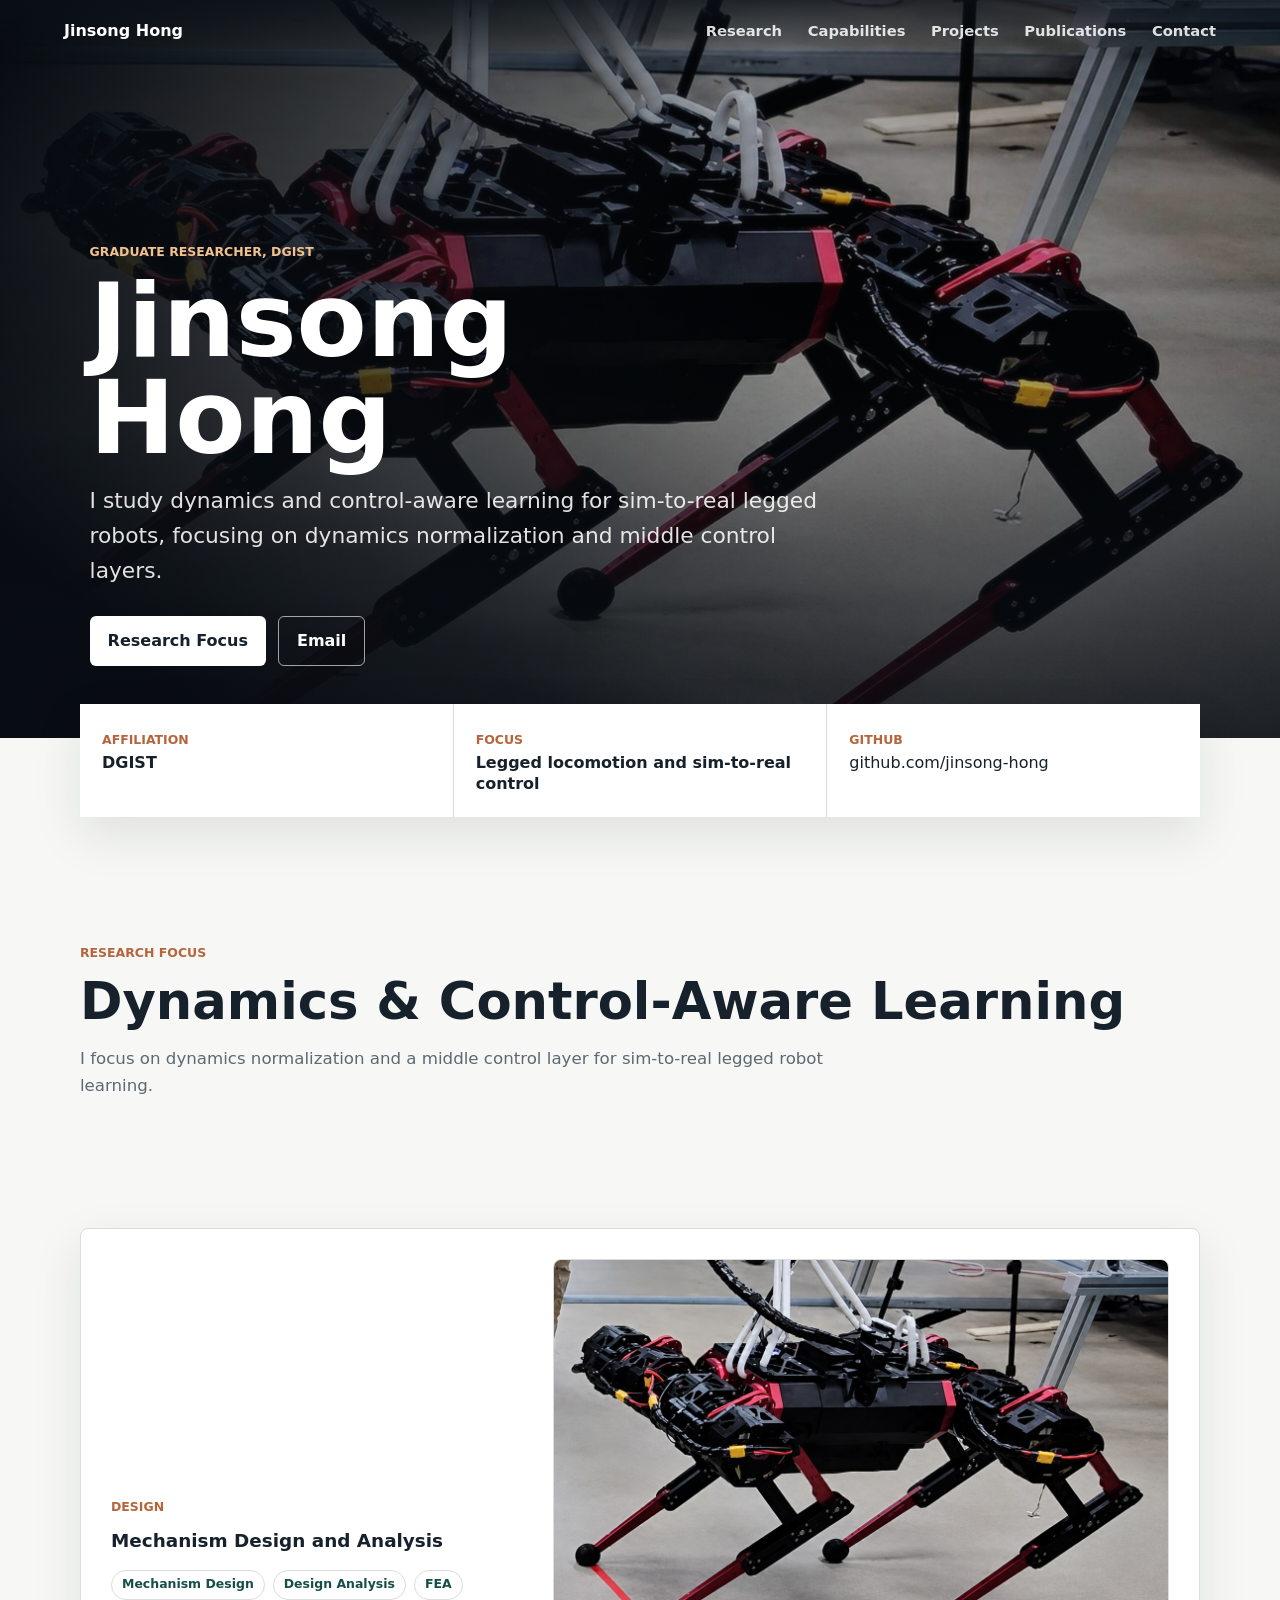
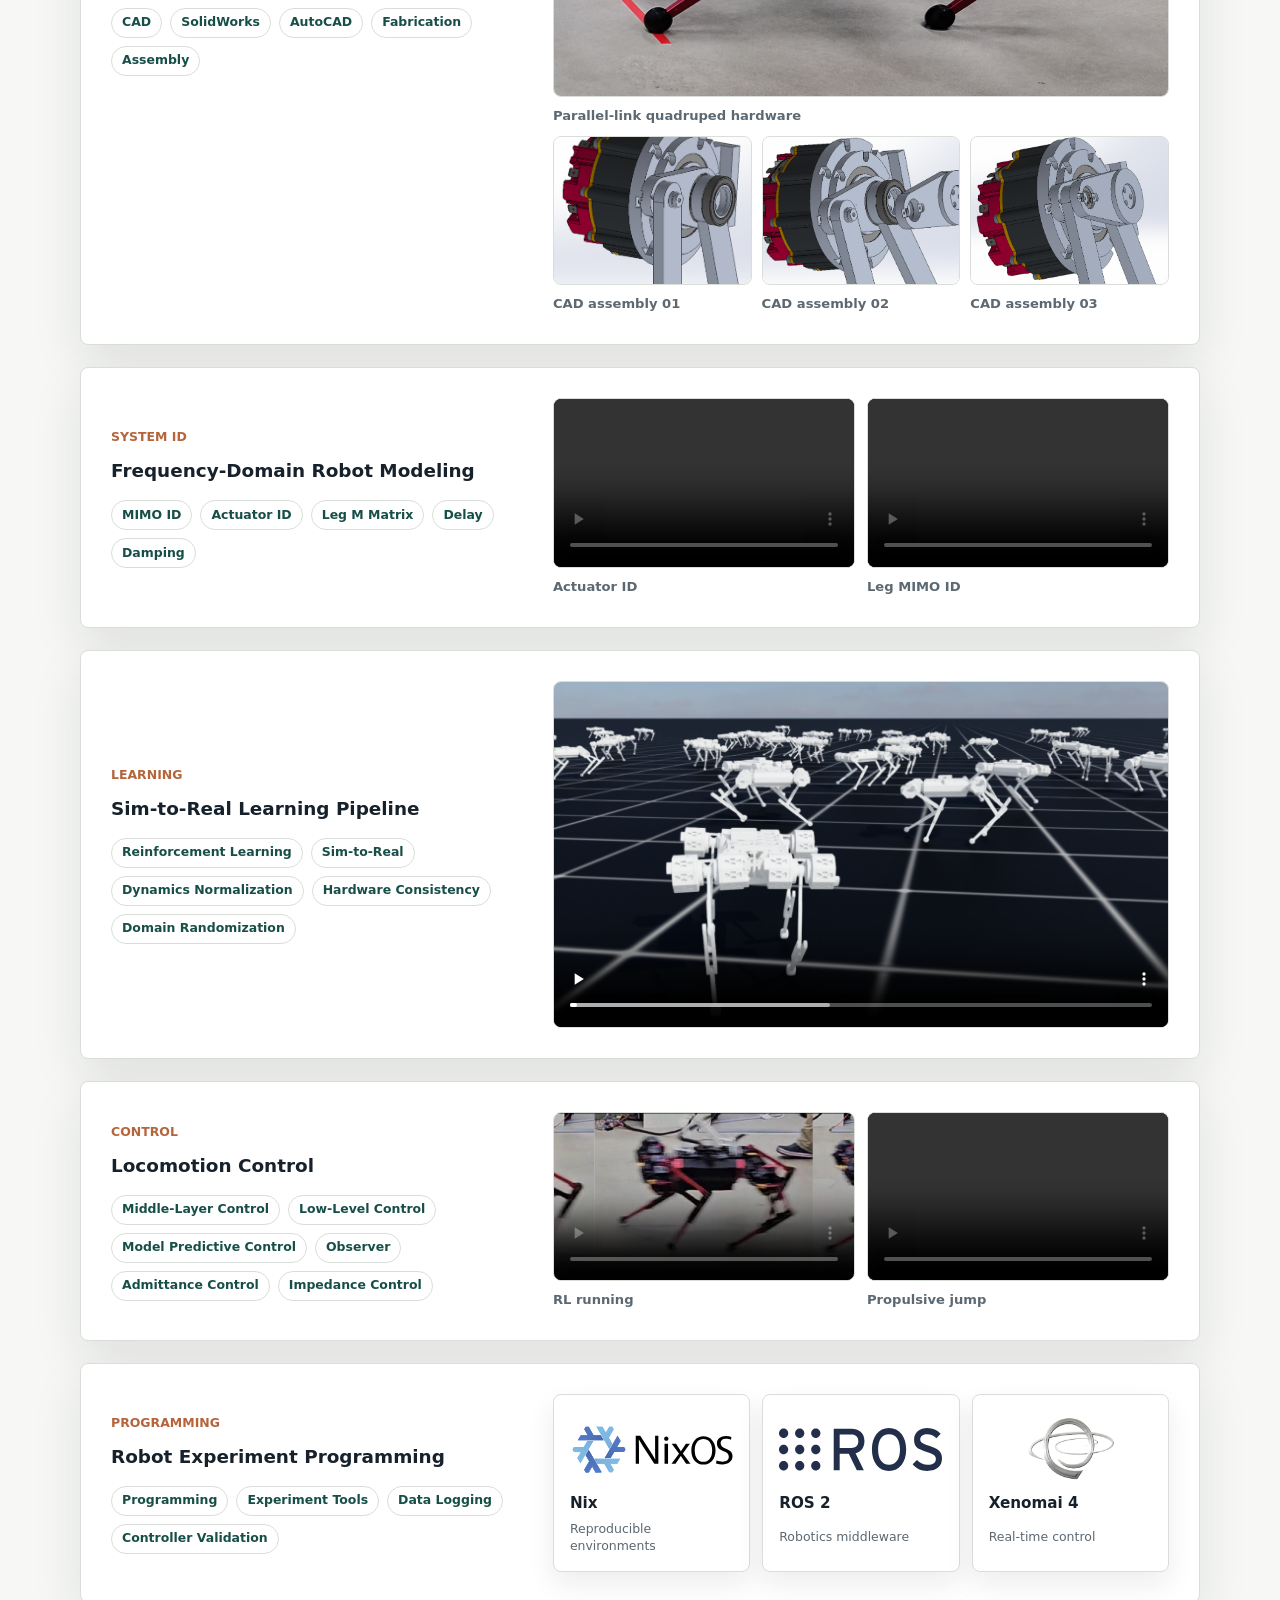
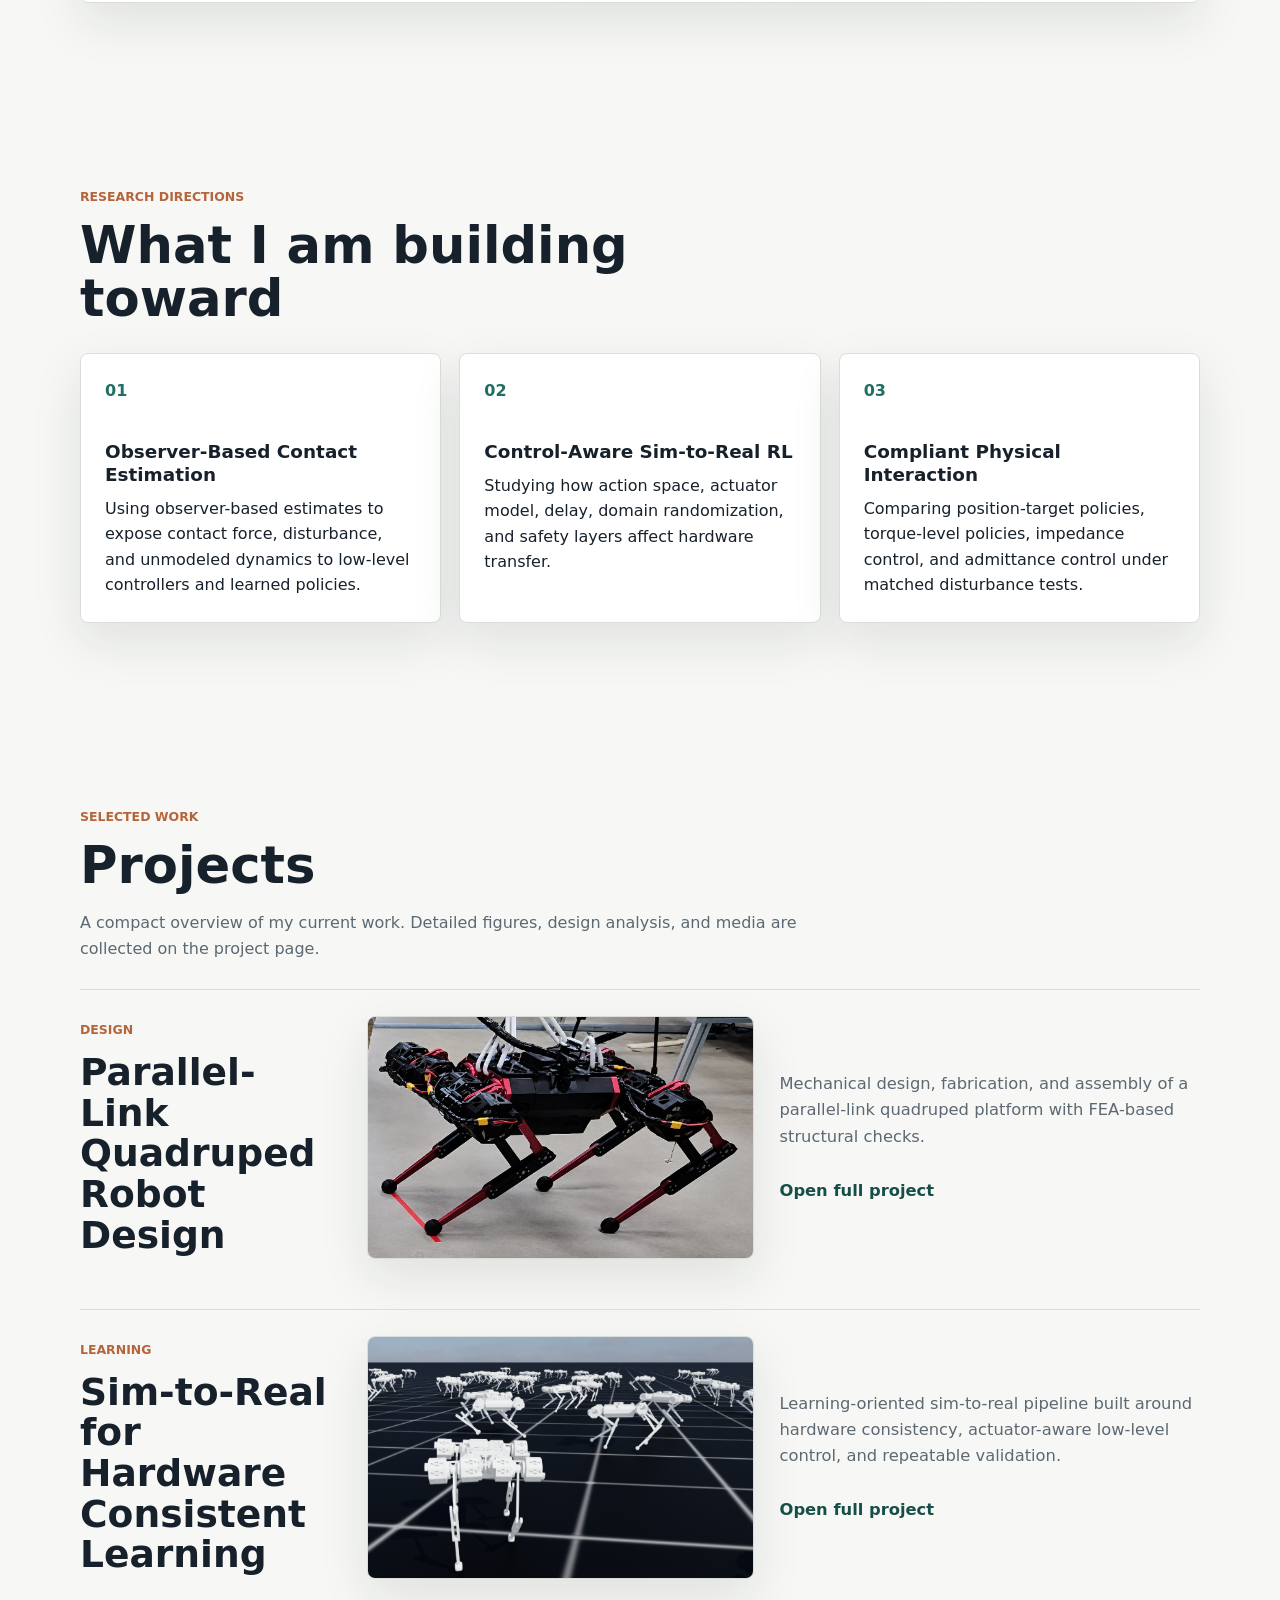
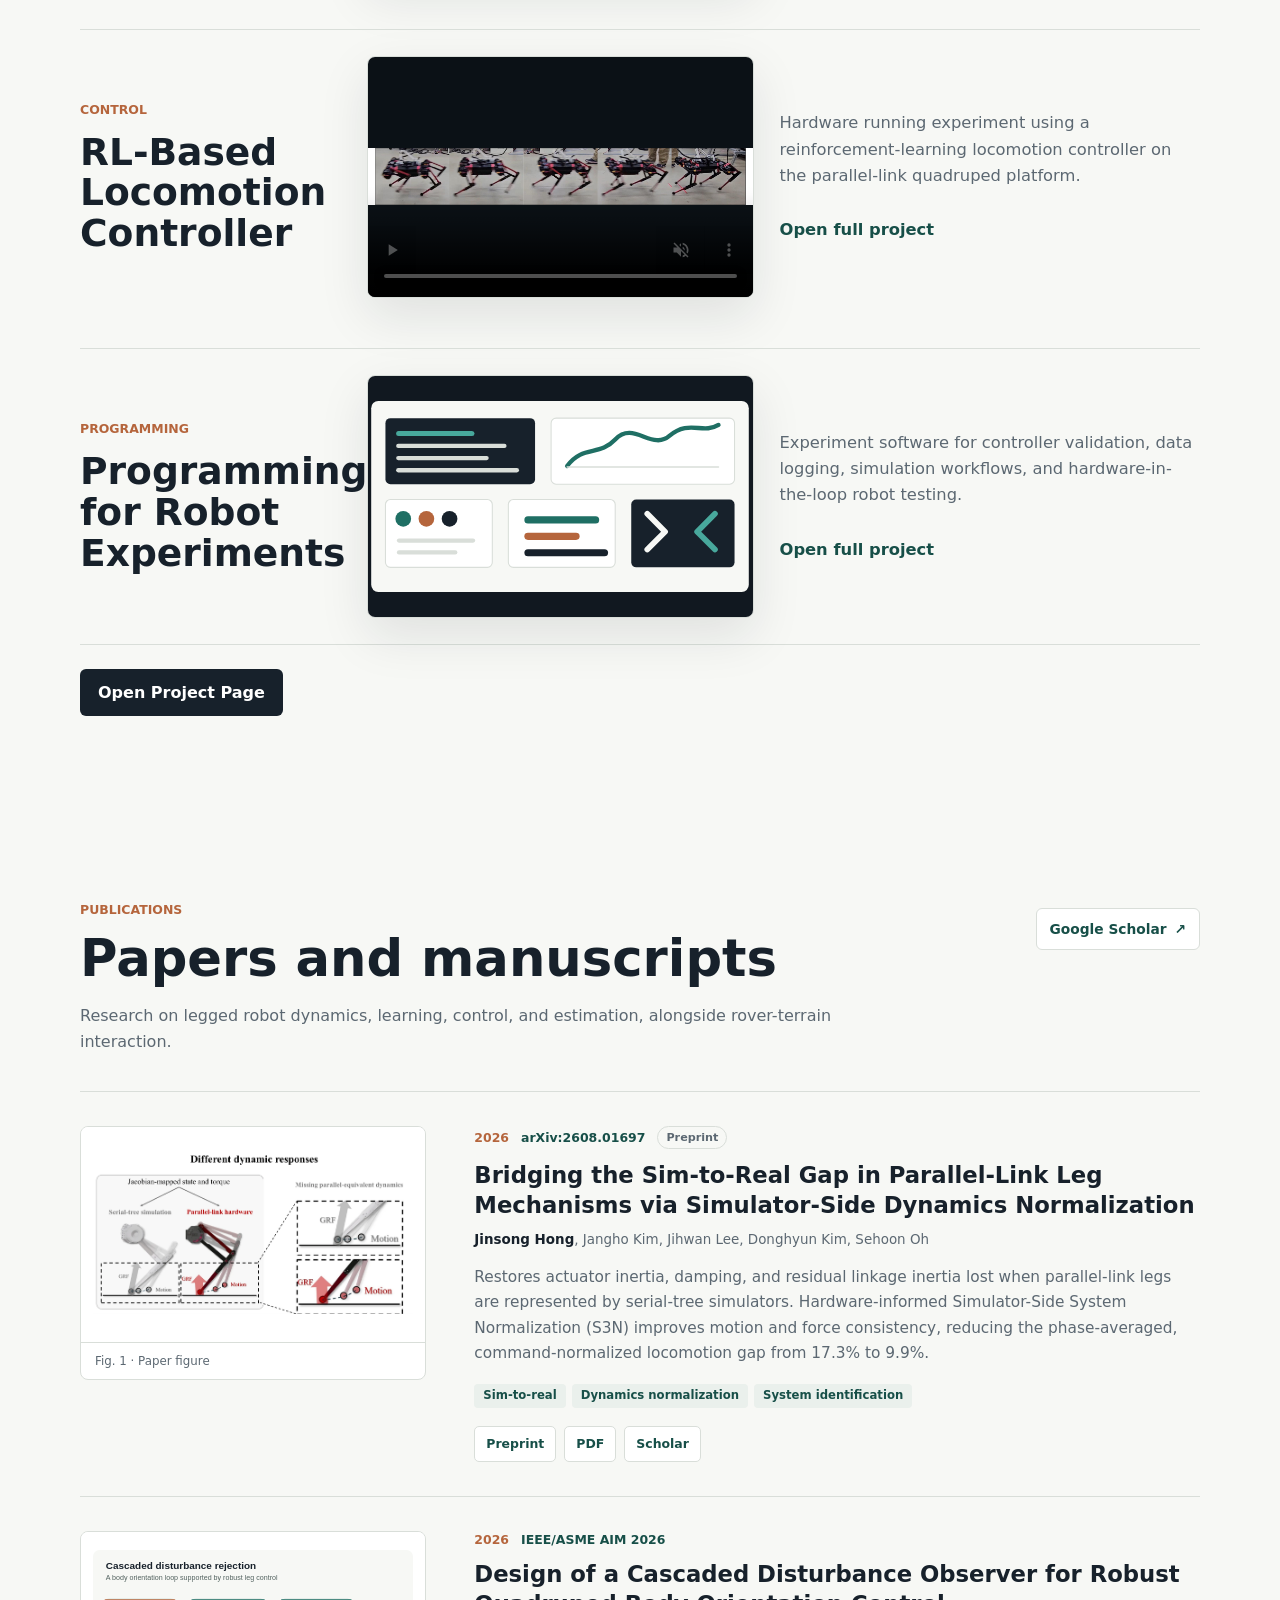
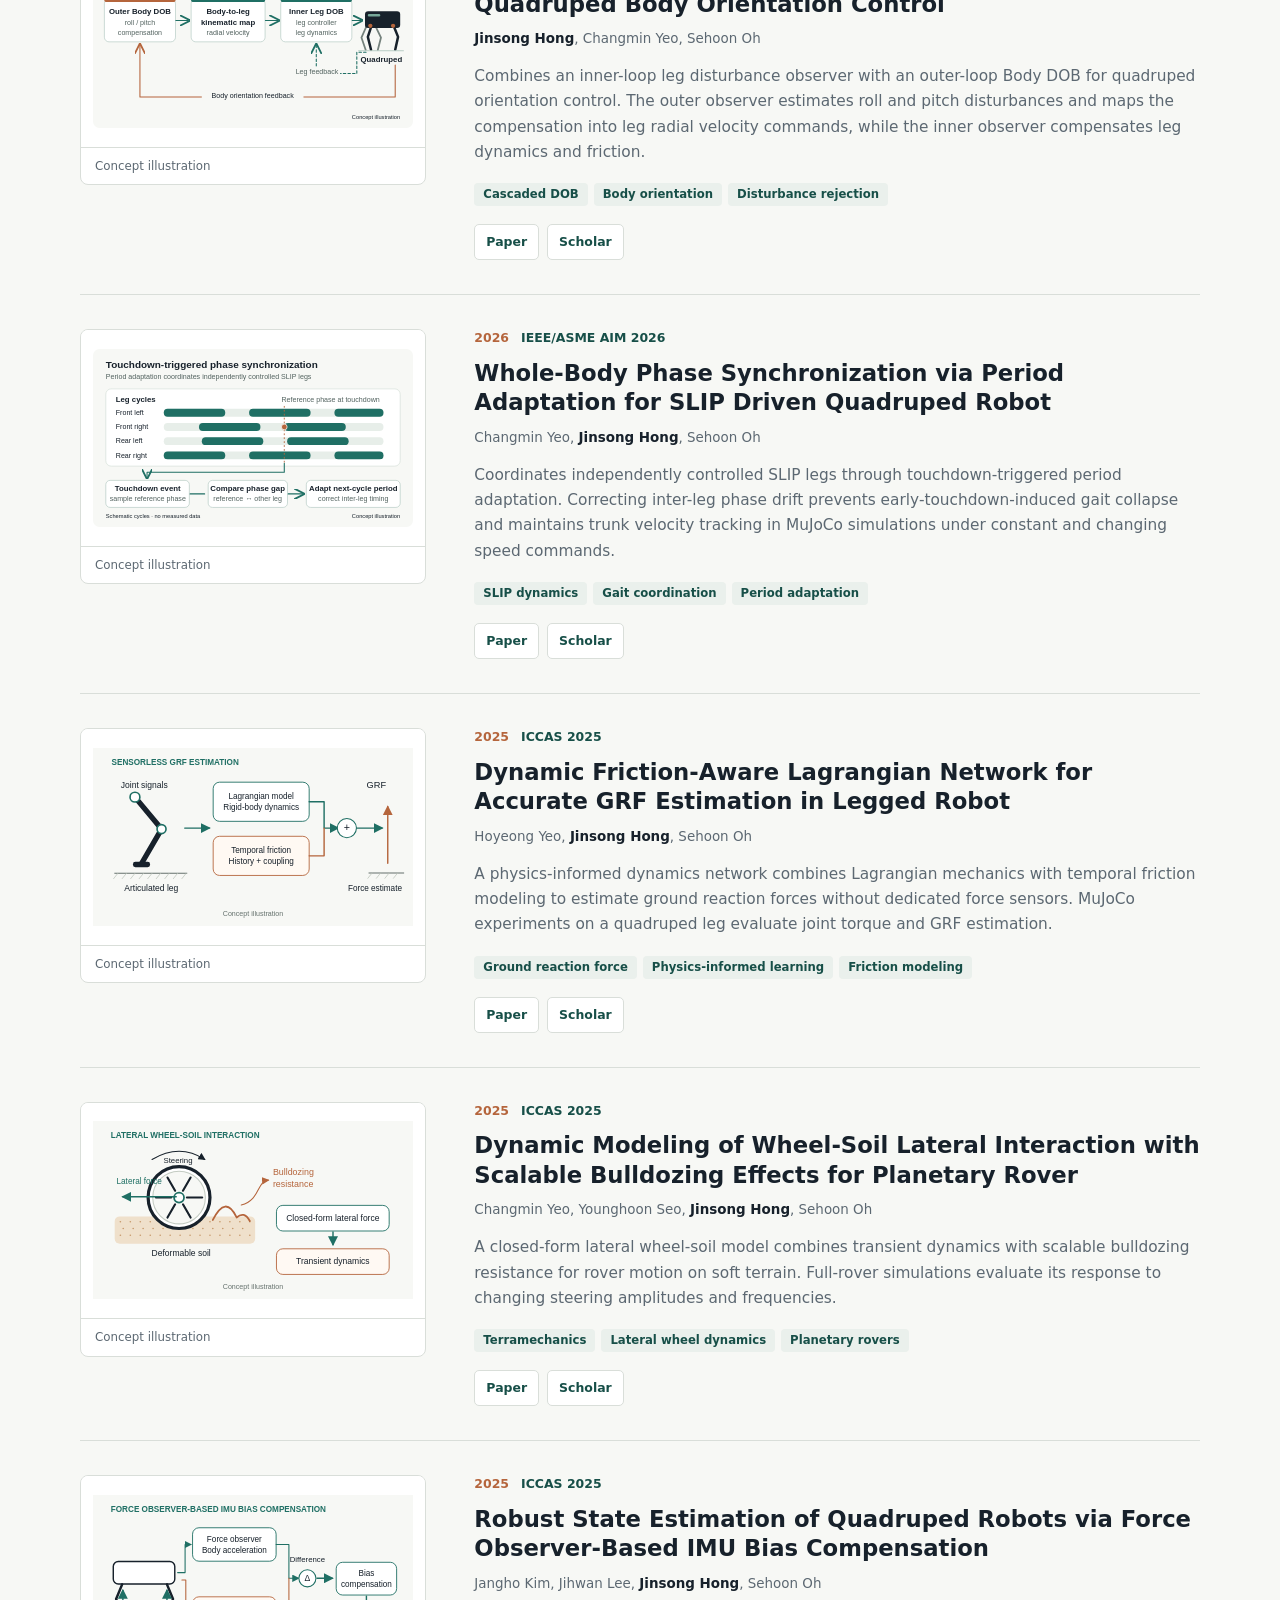
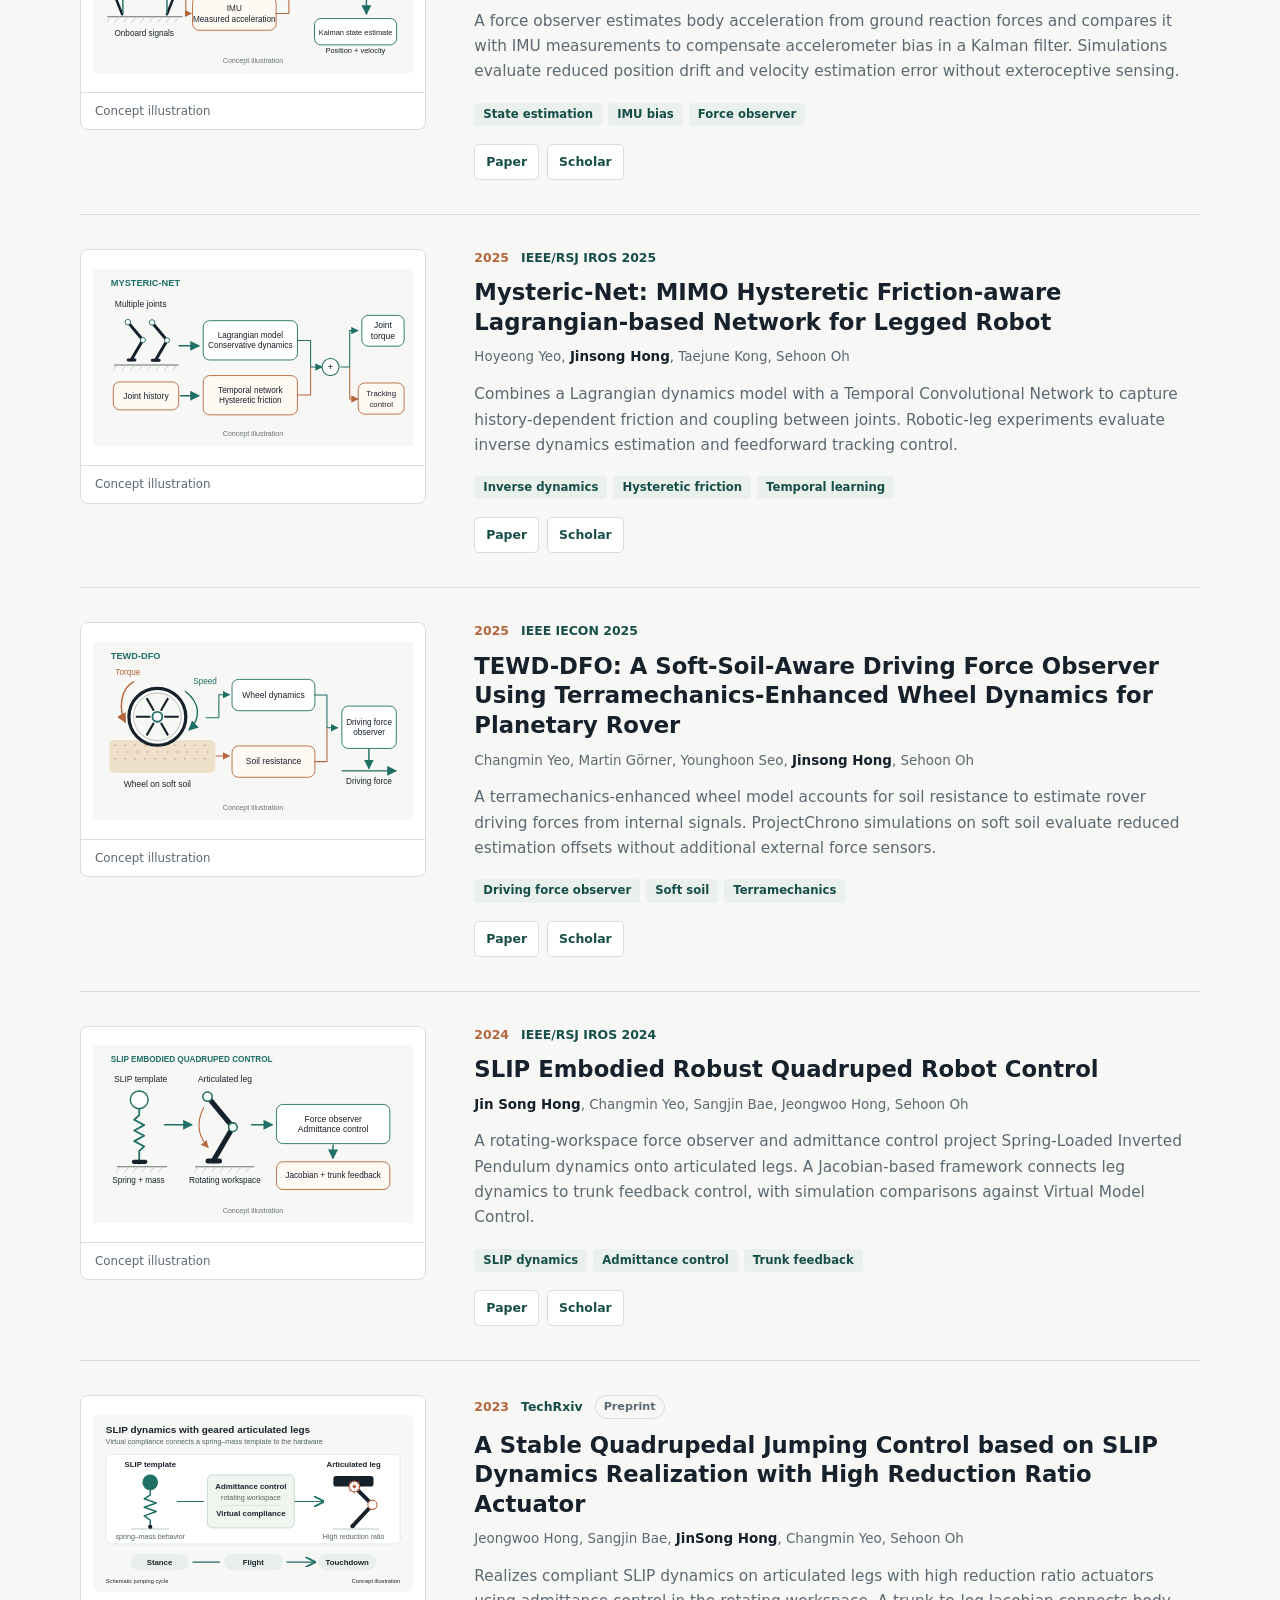
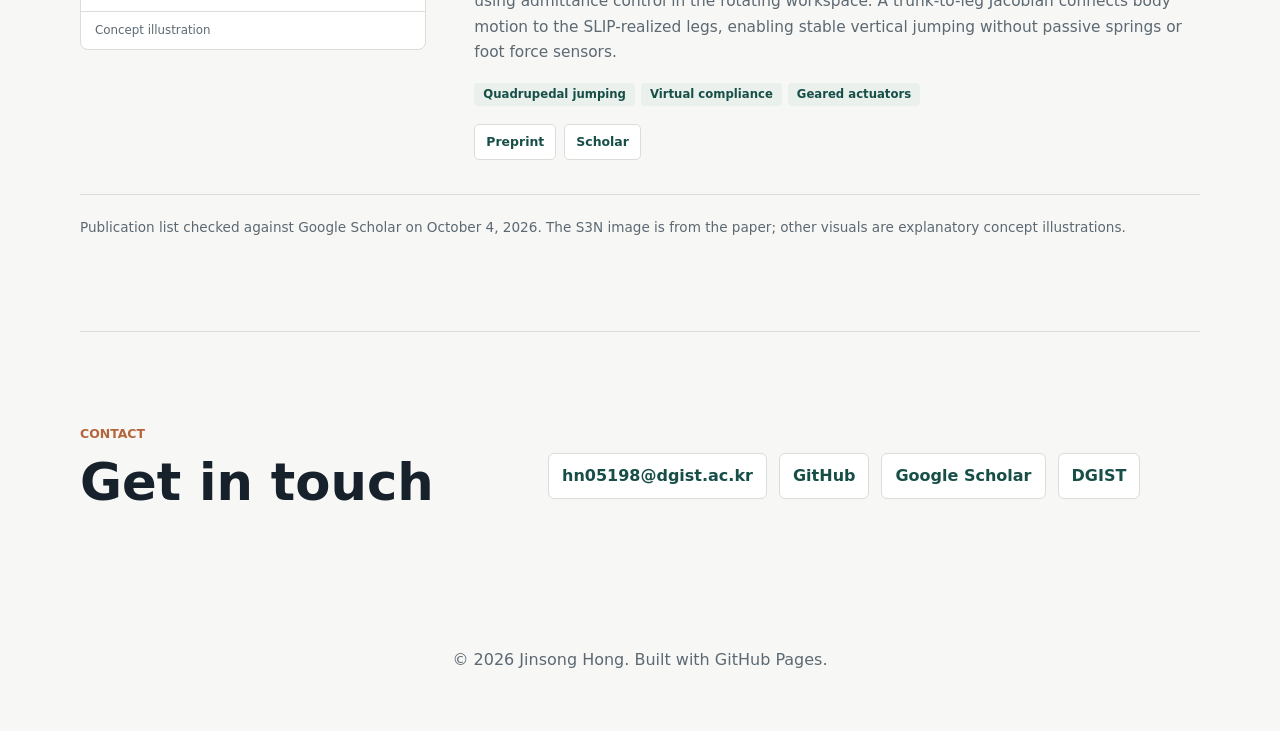
==== index.html @ 6b8e143f "Refresh homepage stylesheet after publication layout update" ====
<!DOCTYPE html>
<html lang="en">
<head>
  <meta charset="utf-8">
  <meta name="viewport" content="width=device-width, initial-scale=1">
  <meta name="description" content="Personal academic website for Jinsong Hong, a robotics researcher working on dynamics and control-aware learning for sim-to-real legged robots.">
  <title>Jinsong Hong | Robotics Researcher</title>
  <link rel="stylesheet" href="styles.css?v=publications-20261004">
</head>
<body>
  <header class="site-header">
    <a class="brand" href="index.html#top" aria-label="Jinsong Hong home">Jinsong Hong</a>
    <nav class="nav-links" aria-label="Primary navigation">
      <a href="#research">Research</a>
      <a href="#stack">Capabilities</a>
      <a href="projects.html">Projects</a>
      <a href="#publications">Publications</a>
      <a href="#contact">Contact</a>
    </nav>
  </header>

  <main id="top">
    <section class="hero" aria-labelledby="hero-title">
      <div class="hero-overlay"></div>
      <div class="hero-content">
        <p class="eyebrow">Graduate Researcher, DGIST</p>
        <h1 id="hero-title">Jinsong Hong</h1>
        <p class="hero-copy">
          I study dynamics and control-aware learning for sim-to-real legged
          robots, focusing on dynamics normalization and middle control layers.
        </p>
        <div class="hero-actions" aria-label="Profile links">
          <a class="primary-link" href="#research">Research Focus</a>
          <a class="secondary-link" href="mailto:hn05198@dgist.ac.kr">Email</a>
        </div>
      </div>
    </section>

    <section class="section profile-strip" aria-label="Profile summary">
      <div>
        <span class="strip-label">Affiliation</span>
        <strong>DGIST</strong>
      </div>
      <div>
        <span class="strip-label">Focus</span>
        <strong>Legged locomotion and sim-to-real control</strong>
      </div>
      <div>
        <span class="strip-label">GitHub</span>
        <a href="https://github.com/jinsong-hong">github.com/jinsong-hong</a>
      </div>
    </section>

    <section class="section intro-grid research-focus" id="research" aria-labelledby="research-title">
      <div>
        <p class="section-kicker">Research Focus</p>
        <h2 id="research-title">Dynamics &amp; Control-Aware Learning</h2>
      </div>
      <div class="intro-text">
        <p>
          I focus on dynamics normalization and a middle control layer for
          sim-to-real legged robot learning.
        </p>
      </div>
    </section>

    <section class="section stack-section" id="stack" aria-label="Capabilities">
      <div class="skill-flow-grid" aria-label="Research capability areas">
        <article class="skill-card">
          <div class="skill-card-copy">
            <p class="project-label">Design</p>
            <h3>Mechanism Design and Analysis</h3>
            <div class="tag-list">
              <span>Mechanism Design</span>
              <span>Design Analysis</span>
              <span>FEA</span>
              <span>CAD</span>
              <span>SolidWorks</span>
              <span>AutoCAD</span>
              <span>Fabrication</span>
              <span>Assembly</span>
            </div>
          </div>
          <div class="skill-card-media design-cad-sequence" aria-label="Mechanism design hardware and SolidWorks assembly sequence">
            <figure class="design-hardware-figure">
              <img src="assets/projects/parallel-link-quadruped-design/final-hardware-picture.jpg" alt="Assembled parallel-link quadruped robot hardware" loading="lazy">
              <figcaption>Parallel-link quadruped hardware</figcaption>
            </figure>
            <figure>
              <img src="assets/projects/parallel-link-quadruped-design/solidworks-assembly-01.png" alt="SolidWorks motor-side leg assembly step with link and bearing components" loading="lazy">
              <figcaption>CAD assembly 01</figcaption>
            </figure>
            <figure>
              <img src="assets/projects/parallel-link-quadruped-design/solidworks-assembly-02.png" alt="SolidWorks parallel-link leg assembly with crank link positioned before final attachment" loading="lazy">
              <figcaption>CAD assembly 02</figcaption>
            </figure>
            <figure>
              <img src="assets/projects/parallel-link-quadruped-design/solidworks-assembly-03.png" alt="SolidWorks parallel-link leg assembly after crank link attachment" loading="lazy">
              <figcaption>CAD assembly 03</figcaption>
            </figure>
          </div>
        </article>
        <article class="skill-card">
          <div class="skill-card-copy">
            <p class="project-label">System ID</p>
            <h3>Frequency-Domain Robot Modeling</h3>
            <div class="tag-list">
              <span>MIMO ID</span>
              <span>Actuator ID</span>
              <span>Leg M Matrix</span>
              <span>Delay</span>
              <span>Damping</span>
            </div>
          </div>
          <div class="skill-card-media skill-media-grid">
            <figure>
              <video controls muted playsinline preload="metadata">
                <source src="assets/videos/system-id/actuator-id.mp4" type="video/mp4">
              </video>
              <figcaption>Actuator ID</figcaption>
            </figure>
            <figure>
              <video controls muted playsinline preload="metadata">
                <source src="assets/videos/system-id/mimo-id-sum-x10.mp4" type="video/mp4">
              </video>
              <figcaption>Leg MIMO ID</figcaption>
            </figure>
          </div>
        </article>
        <article class="skill-card">
          <div class="skill-card-copy">
            <p class="project-label">Learning</p>
            <h3>Sim-to-Real Learning Pipeline</h3>
            <div class="tag-list">
              <span>Reinforcement Learning</span>
              <span>Sim-to-Real</span>
              <span>Dynamics Normalization</span>
              <span>Hardware Consistency</span>
              <span>Domain Randomization</span>
            </div>
          </div>
          <div class="skill-card-media">
            <video controls muted playsinline preload="metadata" poster="assets/tooling/isaac-sim-quadrupeds.png">
              <source src="assets/videos/learning-process.mp4" type="video/mp4">
            </video>
          </div>
        </article>
        <article class="skill-card">
          <div class="skill-card-copy">
            <p class="project-label">Control</p>
            <h3>Locomotion Control</h3>
            <div class="tag-list">
              <span>Middle-Layer Control</span>
              <span>Low-Level Control</span>
              <span>Model Predictive Control</span>
              <span>Observer</span>
              <span>Admittance Control</span>
              <span>Impedance Control</span>
            </div>
          </div>
          <div class="skill-card-media skill-media-grid">
            <figure>
              <video controls muted playsinline preload="metadata" poster="assets/running-hero.png">
                <source src="assets/videos/running.mp4" type="video/mp4">
              </video>
              <figcaption>RL running</figcaption>
            </figure>
            <figure>
              <video controls muted playsinline preload="metadata">
                <source src="assets/videos/prop-jumping-motion.mp4" type="video/mp4">
              </video>
              <figcaption>Propulsive jump</figcaption>
            </figure>
          </div>
        </article>
        <article class="skill-card">
          <div class="skill-card-copy">
            <p class="project-label">Programming</p>
            <h3>Robot Experiment Programming</h3>
            <div class="tag-list">
              <span>Programming</span>
              <span>Experiment Tools</span>
              <span>Data Logging</span>
              <span>Controller Validation</span>
            </div>
          </div>
          <div class="skill-card-media programming-badge-grid" aria-label="Programming tools">
            <div class="logo-badge">
              <div class="logo-badge-mark">
                <img src="assets/tooling/official/nixos.svg" alt="NixOS logo">
              </div>
              <strong>Nix</strong>
              <span>Reproducible environments</span>
            </div>
            <div class="logo-badge">
              <div class="logo-badge-mark">
                <img src="assets/tooling/official/ros-logo.svg" alt="ROS logo">
              </div>
              <strong>ROS 2</strong>
              <span>Robotics middleware</span>
            </div>
            <div class="logo-badge">
              <div class="logo-badge-mark">
                <img src="assets/tooling/official/xenomai-logo.png" alt="Xenomai logo">
              </div>
              <strong>Xenomai 4</strong>
              <span>Real-time control</span>
            </div>
          </div>
        </article>
      </div>
    </section>

    <section class="section" aria-labelledby="directions-title">
      <div class="section-heading">
        <p class="section-kicker">Research Directions</p>
        <h2 id="directions-title">What I am building toward</h2>
      </div>
      <div class="direction-grid">
        <article class="direction">
          <span class="direction-index">01</span>
          <h3>Observer-Based Contact Estimation</h3>
          <p>
            Using observer-based estimates to expose contact force, disturbance,
            and unmodeled dynamics to low-level controllers and learned policies.
          </p>
        </article>
        <article class="direction">
          <span class="direction-index">02</span>
          <h3>Control-Aware Sim-to-Real RL</h3>
          <p>
            Studying how action space, actuator model, delay, domain
            randomization, and safety layers affect hardware transfer.
          </p>
        </article>
        <article class="direction">
          <span class="direction-index">03</span>
          <h3>Compliant Physical Interaction</h3>
          <p>
            Comparing position-target policies, torque-level policies, impedance
            control, and admittance control under matched disturbance tests.
          </p>
        </article>
      </div>
    </section>

    <section class="section" id="projects" aria-labelledby="projects-title">
      <div class="section-heading">
        <p class="section-kicker">Selected Work</p>
        <h2 id="projects-title">Projects</h2>
        <p class="section-summary">
          A compact overview of my current work. Detailed figures, design
          analysis, and media are collected on the project page.
        </p>
      </div>
      <div class="project-overview-list">
        <article class="project-overview-item">
          <div class="project-overview-title">
            <p class="project-label">Design</p>
            <h3><a href="projects.html#parallel-link-design">Parallel-Link Quadruped Robot Design</a></h3>
          </div>
          <a class="project-overview-media" href="projects.html#parallel-link-design" aria-label="Open design project">
            <img src="assets/projects/parallel-link-quadruped-design/final-hardware-picture.jpg" alt="Final assembled parallel-link quadruped robot hardware" loading="lazy">
          </a>
          <div class="project-overview-copy">
            <p>
              Mechanical design, fabrication, and assembly of a parallel-link
              quadruped platform with FEA-based structural checks.
            </p>
            <a class="project-link" href="projects.html#parallel-link-design">Open full project</a>
          </div>
        </article>
        <article class="project-overview-item">
          <div class="project-overview-title">
            <p class="project-label">Learning</p>
            <h3><a href="projects.html#observer-aware-locomotion">Sim-to-Real for Hardware Consistent Learning</a></h3>
          </div>
          <a class="project-overview-media" href="projects.html#observer-aware-locomotion" aria-label="Open learning project">
            <img src="assets/tooling/isaac-sim-quadrupeds.png" alt="Isaac Sim scene with many quadruped robots on a grid floor" loading="lazy">
          </a>
          <div class="project-overview-copy">
            <p>
              Learning-oriented sim-to-real pipeline built around hardware
              consistency, actuator-aware low-level control, and repeatable validation.
            </p>
            <a class="project-link" href="projects.html#observer-aware-locomotion">Open full project</a>
          </div>
        </article>
        <article class="project-overview-item">
          <div class="project-overview-title">
            <p class="project-label">Control</p>
            <h3><a href="projects.html#parallel-link-control">RL-Based Locomotion Controller</a></h3>
          </div>
          <div class="project-overview-media">
            <video class="project-video" controls muted playsinline preload="metadata" poster="assets/running-hero.png">
              <source src="assets/videos/running.mp4" type="video/mp4">
            </video>
          </div>
          <div class="project-overview-copy">
            <p>
              Hardware running experiment using a reinforcement-learning
              locomotion controller on the parallel-link quadruped platform.
            </p>
            <a class="project-link" href="projects.html#parallel-link-control">Open full project</a>
          </div>
        </article>
        <article class="project-overview-item">
          <div class="project-overview-title">
            <p class="project-label">Programming</p>
            <h3><a href="projects.html#programming">Programming for Robot Experiments</a></h3>
          </div>
          <a class="project-overview-media" href="projects.html#programming" aria-label="Open programming project">
            <img src="assets/tooling/programming-panel.svg" alt="Abstract robot programming dashboard" loading="lazy">
          </a>
          <div class="project-overview-copy">
            <p>
              Experiment software for controller validation, data logging,
              simulation workflows, and hardware-in-the-loop robot testing.
            </p>
            <a class="project-link" href="projects.html#programming">Open full project</a>
          </div>
        </article>
      </div>
      <div class="section-actions">
        <a class="primary-link dark-link" href="projects.html">Open Project Page</a>
      </div>
    </section>

    <section class="section publications-section" id="publications" aria-labelledby="publications-title">
      <div class="section-heading publication-heading">
        <div>
          <p class="section-kicker">Publications</p>
          <h2 id="publications-title">Papers and manuscripts</h2>
          <p class="section-summary">Research on legged robot dynamics, learning, control, and estimation, alongside rover-terrain interaction.</p>
        </div>
        <a class="publication-scholar-link" href="https://scholar.google.com/citations?hl=en&amp;user=s02ND78AAAAJ&amp;view_op=list_works&amp;sortby=pubdate" target="_blank" rel="noopener noreferrer">Google Scholar <span aria-hidden="true">&#8599;</span></a>
      </div>
      <div class="publication-list">
        <article class="publication" id="pub-s3n" aria-labelledby="pub-s3n-title">
          <figure class="publication-media">
            <a href="https://arxiv.org/abs/2608.01697" target="_blank" rel="noopener noreferrer" aria-label="Read Bridging the Sim-to-Real Gap in Parallel-Link Leg Mechanisms via Simulator-Side Dynamics Normalization">
              <img src="assets/publications/s3n-problem.webp" alt="Paper Figure 1 comparing serial-tree simulation and parallel-link hardware, showing different motion and ground reaction force responses" width="1418" height="709" loading="lazy" decoding="async">
            </a>
            <figcaption><a href="https://arxiv.org/html/2608.01697v2" target="_blank" rel="noopener noreferrer">Fig. 1 · Paper figure</a></figcaption>
          </figure>
          <div class="publication-copy">
            <div class="publication-meta">
              <span class="pub-year">2026</span>
              <span class="pub-venue">arXiv:2608.01697</span>
              <span class="publication-status">Preprint</span>
            </div>
            <h3 id="pub-s3n-title"><a href="https://arxiv.org/abs/2608.01697" target="_blank" rel="noopener noreferrer">Bridging the Sim-to-Real Gap in Parallel-Link Leg Mechanisms via Simulator-Side Dynamics Normalization</a></h3>
            <p class="publication-authors"><strong>Jinsong Hong</strong>, Jangho Kim, Jihwan Lee, Donghyun Kim, Sehoon Oh</p>
            <p class="publication-summary">Restores actuator inertia, damping, and residual linkage inertia lost when parallel-link legs are represented by serial-tree simulators. Hardware-informed Simulator-Side System Normalization (S3N) improves motion and force consistency, reducing the phase-averaged, command-normalized locomotion gap from 17.3% to 9.9%.</p>
            <div class="publication-topics" aria-label="Research topics">
              <span>Sim-to-real</span>
              <span>Dynamics normalization</span>
              <span>System identification</span>
            </div>
            <div class="publication-links" aria-label="Paper links">
              <a href="https://arxiv.org/abs/2608.01697" target="_blank" rel="noopener noreferrer">Preprint</a>
              <a href="https://arxiv.org/pdf/2608.01697" target="_blank" rel="noopener noreferrer">PDF</a>
              <a href="https://scholar.google.com/citations?view_op=view_citation&amp;hl=en&amp;user=s02ND78AAAAJ&amp;citation_for_view=s02ND78AAAAJ:zYLM7Y9cAGgC" target="_blank" rel="noopener noreferrer">Scholar</a>
            </div>
          </div>
        </article>
        <article class="publication" id="pub-cascaded-dob" aria-labelledby="pub-cascaded-dob-title">
          <figure class="publication-media">
            <a href="https://ieeexplore.ieee.org/abstract/document/11658302/" target="_blank" rel="noopener noreferrer" aria-label="Read Design of a Cascaded Disturbance Observer for Robust Quadruped Body Orientation Control">
              <img src="assets/publications/cascaded-dob.svg" alt="Concept diagram linking outer body disturbance compensation, body-to-leg mapping, and inner leg disturbance observers" width="900" height="500" loading="lazy" decoding="async">
            </a>
            <figcaption>Concept illustration</figcaption>
          </figure>
          <div class="publication-copy">
            <div class="publication-meta">
              <span class="pub-year">2026</span>
              <span class="pub-venue">IEEE/ASME AIM 2026</span>
            </div>
            <h3 id="pub-cascaded-dob-title"><a href="https://ieeexplore.ieee.org/abstract/document/11658302/" target="_blank" rel="noopener noreferrer">Design of a Cascaded Disturbance Observer for Robust Quadruped Body Orientation Control</a></h3>
            <p class="publication-authors"><strong>Jinsong Hong</strong>, Changmin Yeo, Sehoon Oh</p>
            <p class="publication-summary">Combines an inner-loop leg disturbance observer with an outer-loop Body DOB for quadruped orientation control. The outer observer estimates roll and pitch disturbances and maps the compensation into leg radial velocity commands, while the inner observer compensates leg dynamics and friction.</p>
            <div class="publication-topics" aria-label="Research topics">
              <span>Cascaded DOB</span>
              <span>Body orientation</span>
              <span>Disturbance rejection</span>
            </div>
            <div class="publication-links" aria-label="Paper links">
              <a href="https://ieeexplore.ieee.org/abstract/document/11658302/" target="_blank" rel="noopener noreferrer">Paper</a>
              <a href="https://scholar.google.com/citations?view_op=view_citation&amp;hl=en&amp;user=s02ND78AAAAJ&amp;citation_for_view=s02ND78AAAAJ:Y0pCki6q_DkC" target="_blank" rel="noopener noreferrer">Scholar</a>
            </div>
          </div>
        </article>
        <article class="publication" id="pub-phase-synchronization" aria-labelledby="pub-phase-synchronization-title">
          <figure class="publication-media">
            <a href="https://ieeexplore.ieee.org/abstract/document/11658229/" target="_blank" rel="noopener noreferrer" aria-label="Read Whole-Body Phase Synchronization via Period Adaptation for SLIP Driven Quadruped Robot">
              <img src="assets/publications/phase-synchronization.svg" alt="Concept diagram of leg phases and touchdown-triggered phase-gap correction through next-cycle period adaptation" width="900" height="500" loading="lazy" decoding="async">
            </a>
            <figcaption>Concept illustration</figcaption>
          </figure>
          <div class="publication-copy">
            <div class="publication-meta">
              <span class="pub-year">2026</span>
              <span class="pub-venue">IEEE/ASME AIM 2026</span>
            </div>
            <h3 id="pub-phase-synchronization-title"><a href="https://ieeexplore.ieee.org/abstract/document/11658229/" target="_blank" rel="noopener noreferrer">Whole-Body Phase Synchronization via Period Adaptation for SLIP Driven Quadruped Robot</a></h3>
            <p class="publication-authors">Changmin Yeo, <strong>Jinsong Hong</strong>, Sehoon Oh</p>
            <p class="publication-summary">Coordinates independently controlled SLIP legs through touchdown-triggered period adaptation. Correcting inter-leg phase drift prevents early-touchdown-induced gait collapse and maintains trunk velocity tracking in MuJoCo simulations under constant and changing speed commands.</p>
            <div class="publication-topics" aria-label="Research topics">
              <span>SLIP dynamics</span>
              <span>Gait coordination</span>
              <span>Period adaptation</span>
            </div>
            <div class="publication-links" aria-label="Paper links">
              <a href="https://ieeexplore.ieee.org/abstract/document/11658229/" target="_blank" rel="noopener noreferrer">Paper</a>
              <a href="https://scholar.google.com/citations?view_op=view_citation&amp;hl=en&amp;user=s02ND78AAAAJ&amp;citation_for_view=s02ND78AAAAJ:Tyk-4Ss8FVUC" target="_blank" rel="noopener noreferrer">Scholar</a>
            </div>
          </div>
        </article>
        <article class="publication" id="pub-grf-network" aria-labelledby="pub-grf-network-title">
          <figure class="publication-media">
            <a href="https://doi.org/10.23919/ICCAS66577.2025.11301124" target="_blank" rel="noopener noreferrer" aria-label="Read Dynamic Friction-Aware Lagrangian Network for Accurate GRF Estimation in Legged Robot">
              <img src="assets/publications/grf-network.svg" alt="Concept diagram combining leg dynamics and temporal friction modeling to estimate ground reaction forces" width="900" height="500" loading="lazy" decoding="async">
            </a>
            <figcaption>Concept illustration</figcaption>
          </figure>
          <div class="publication-copy">
            <div class="publication-meta">
              <span class="pub-year">2025</span>
              <span class="pub-venue">ICCAS 2025</span>
            </div>
            <h3 id="pub-grf-network-title"><a href="https://doi.org/10.23919/ICCAS66577.2025.11301124" target="_blank" rel="noopener noreferrer">Dynamic Friction-Aware Lagrangian Network for Accurate GRF Estimation in Legged Robot</a></h3>
            <p class="publication-authors">Hoyeong Yeo, <strong>Jinsong Hong</strong>, Sehoon Oh</p>
            <p class="publication-summary">A physics-informed dynamics network combines Lagrangian mechanics with temporal friction modeling to estimate ground reaction forces without dedicated force sensors. MuJoCo experiments on a quadruped leg evaluate joint torque and GRF estimation.</p>
            <div class="publication-topics" aria-label="Research topics">
              <span>Ground reaction force</span>
              <span>Physics-informed learning</span>
              <span>Friction modeling</span>
            </div>
            <div class="publication-links" aria-label="Paper links">
              <a href="https://doi.org/10.23919/ICCAS66577.2025.11301124" target="_blank" rel="noopener noreferrer">Paper</a>
              <a href="https://scholar.google.com/citations?view_op=view_citation&amp;hl=en&amp;user=s02ND78AAAAJ&amp;citation_for_view=s02ND78AAAAJ:UeHWp8X0CEIC" target="_blank" rel="noopener noreferrer">Scholar</a>
            </div>
          </div>
        </article>
        <article class="publication" id="pub-wheel-soil-lateral" aria-labelledby="pub-wheel-soil-lateral-title">
          <figure class="publication-media">
            <a href="https://doi.org/10.23919/ICCAS66577.2025.11301282" target="_blank" rel="noopener noreferrer" aria-label="Read Dynamic Modeling of Wheel-Soil Lateral Interaction with Scalable Bulldozing Effects for Planetary Rover">
              <img src="assets/publications/wheel-soil-lateral.svg" alt="Concept schematic of a rover wheel interacting laterally with soft soil and bulldozing resistance" width="900" height="500" loading="lazy" decoding="async">
            </a>
            <figcaption>Concept illustration</figcaption>
          </figure>
          <div class="publication-copy">
            <div class="publication-meta">
              <span class="pub-year">2025</span>
              <span class="pub-venue">ICCAS 2025</span>
            </div>
            <h3 id="pub-wheel-soil-lateral-title"><a href="https://doi.org/10.23919/ICCAS66577.2025.11301282" target="_blank" rel="noopener noreferrer">Dynamic Modeling of Wheel-Soil Lateral Interaction with Scalable Bulldozing Effects for Planetary Rover</a></h3>
            <p class="publication-authors">Changmin Yeo, Younghoon Seo, <strong>Jinsong Hong</strong>, Sehoon Oh</p>
            <p class="publication-summary">A closed-form lateral wheel-soil model combines transient dynamics with scalable bulldozing resistance for rover motion on soft terrain. Full-rover simulations evaluate its response to changing steering amplitudes and frequencies.</p>
            <div class="publication-topics" aria-label="Research topics">
              <span>Terramechanics</span>
              <span>Lateral wheel dynamics</span>
              <span>Planetary rovers</span>
            </div>
            <div class="publication-links" aria-label="Paper links">
              <a href="https://doi.org/10.23919/ICCAS66577.2025.11301282" target="_blank" rel="noopener noreferrer">Paper</a>
              <a href="https://scholar.google.com/citations?view_op=view_citation&amp;hl=en&amp;user=s02ND78AAAAJ&amp;citation_for_view=s02ND78AAAAJ:qjMakFHDy7sC" target="_blank" rel="noopener noreferrer">Scholar</a>
            </div>
          </div>
        </article>
        <article class="publication" id="pub-imu-bias" aria-labelledby="pub-imu-bias-title">
          <figure class="publication-media">
            <a href="https://doi.org/10.23919/ICCAS66577.2025.11301365" target="_blank" rel="noopener noreferrer" aria-label="Read Robust State Estimation of Quadruped Robots via Force Observer-Based IMU Bias Compensation">
              <img src="assets/publications/imu-bias.svg" alt="Concept diagram comparing force-observer body acceleration with IMU acceleration for bias-compensated Kalman state estimation" width="900" height="500" loading="lazy" decoding="async">
            </a>
            <figcaption>Concept illustration</figcaption>
          </figure>
          <div class="publication-copy">
            <div class="publication-meta">
              <span class="pub-year">2025</span>
              <span class="pub-venue">ICCAS 2025</span>
            </div>
            <h3 id="pub-imu-bias-title"><a href="https://doi.org/10.23919/ICCAS66577.2025.11301365" target="_blank" rel="noopener noreferrer">Robust State Estimation of Quadruped Robots via Force Observer-Based IMU Bias Compensation</a></h3>
            <p class="publication-authors">Jangho Kim, Jihwan Lee, <strong>Jinsong Hong</strong>, Sehoon Oh</p>
            <p class="publication-summary">A force observer estimates body acceleration from ground reaction forces and compares it with IMU measurements to compensate accelerometer bias in a Kalman filter. Simulations evaluate reduced position drift and velocity estimation error without exteroceptive sensing.</p>
            <div class="publication-topics" aria-label="Research topics">
              <span>State estimation</span>
              <span>IMU bias</span>
              <span>Force observer</span>
            </div>
            <div class="publication-links" aria-label="Paper links">
              <a href="https://doi.org/10.23919/ICCAS66577.2025.11301365" target="_blank" rel="noopener noreferrer">Paper</a>
              <a href="https://scholar.google.com/citations?view_op=view_citation&amp;hl=en&amp;user=s02ND78AAAAJ&amp;citation_for_view=s02ND78AAAAJ:2osOgNQ5qMEC" target="_blank" rel="noopener noreferrer">Scholar</a>
            </div>
          </div>
        </article>
        <article class="publication" id="pub-mysteric-net" aria-labelledby="pub-mysteric-net-title">
          <figure class="publication-media">
            <a href="https://doi.org/10.1109/IROS60139.2025.11246571" target="_blank" rel="noopener noreferrer" aria-label="Read Mysteric-Net: MIMO Hysteretic Friction-aware Lagrangian-based Network for Legged Robot">
              <img src="assets/publications/mysteric-net.svg" alt="Concept diagram combining a Lagrangian model with a temporal friction network for multi-joint torque prediction and feedforward tracking" width="900" height="500" loading="lazy" decoding="async">
            </a>
            <figcaption>Concept illustration</figcaption>
          </figure>
          <div class="publication-copy">
            <div class="publication-meta">
              <span class="pub-year">2025</span>
              <span class="pub-venue">IEEE/RSJ IROS 2025</span>
            </div>
            <h3 id="pub-mysteric-net-title"><a href="https://doi.org/10.1109/IROS60139.2025.11246571" target="_blank" rel="noopener noreferrer">Mysteric-Net: MIMO Hysteretic Friction-aware Lagrangian-based Network for Legged Robot</a></h3>
            <p class="publication-authors">Hoyeong Yeo, <strong>Jinsong Hong</strong>, Taejune Kong, Sehoon Oh</p>
            <p class="publication-summary">Combines a Lagrangian dynamics model with a Temporal Convolutional Network to capture history-dependent friction and coupling between joints. Robotic-leg experiments evaluate inverse dynamics estimation and feedforward tracking control.</p>
            <div class="publication-topics" aria-label="Research topics">
              <span>Inverse dynamics</span>
              <span>Hysteretic friction</span>
              <span>Temporal learning</span>
            </div>
            <div class="publication-links" aria-label="Paper links">
              <a href="https://doi.org/10.1109/IROS60139.2025.11246571" target="_blank" rel="noopener noreferrer">Paper</a>
              <a href="https://scholar.google.com/citations?view_op=view_citation&amp;hl=en&amp;user=s02ND78AAAAJ&amp;citation_for_view=s02ND78AAAAJ:IjCSPb-OGe4C" target="_blank" rel="noopener noreferrer">Scholar</a>
            </div>
          </div>
        </article>
        <article class="publication" id="pub-tewd-dfo" aria-labelledby="pub-tewd-dfo-title">
          <figure class="publication-media">
            <a href="https://doi.org/10.1109/IECON58223.2025.11221635" target="_blank" rel="noopener noreferrer" aria-label="Read TEWD-DFO: A Soft-Soil-Aware Driving Force Observer Using Terramechanics-Enhanced Wheel Dynamics for Planetary Rover">
              <img src="assets/publications/tewd-dfo.svg" alt="Concept diagram of terramechanics-enhanced wheel dynamics feeding a soft-soil-aware driving force observer" width="900" height="500" loading="lazy" decoding="async">
            </a>
            <figcaption>Concept illustration</figcaption>
          </figure>
          <div class="publication-copy">
            <div class="publication-meta">
              <span class="pub-year">2025</span>
              <span class="pub-venue">IEEE IECON 2025</span>
            </div>
            <h3 id="pub-tewd-dfo-title"><a href="https://doi.org/10.1109/IECON58223.2025.11221635" target="_blank" rel="noopener noreferrer">TEWD-DFO: A Soft-Soil-Aware Driving Force Observer Using Terramechanics-Enhanced Wheel Dynamics for Planetary Rover</a></h3>
            <p class="publication-authors">Changmin Yeo, Martin Görner, Younghoon Seo, <strong>Jinsong Hong</strong>, Sehoon Oh</p>
            <p class="publication-summary">A terramechanics-enhanced wheel model accounts for soil resistance to estimate rover driving forces from internal signals. ProjectChrono simulations on soft soil evaluate reduced estimation offsets without additional external force sensors.</p>
            <div class="publication-topics" aria-label="Research topics">
              <span>Driving force observer</span>
              <span>Soft soil</span>
              <span>Terramechanics</span>
            </div>
            <div class="publication-links" aria-label="Paper links">
              <a href="https://doi.org/10.1109/IECON58223.2025.11221635" target="_blank" rel="noopener noreferrer">Paper</a>
              <a href="https://scholar.google.com/citations?view_op=view_citation&amp;hl=en&amp;user=s02ND78AAAAJ&amp;citation_for_view=s02ND78AAAAJ:9yKSN-GCB0IC" target="_blank" rel="noopener noreferrer">Scholar</a>
            </div>
          </div>
        </article>
        <article class="publication" id="pub-slip-control" aria-labelledby="pub-slip-control-title">
          <figure class="publication-media">
            <a href="https://doi.org/10.1109/IROS58592.2024.10802545" target="_blank" rel="noopener noreferrer" aria-label="Read SLIP Embodied Robust Quadruped Robot Control">
              <img src="assets/publications/slip-control.svg" alt="Concept diagram projecting SLIP spring-mass dynamics onto articulated legs and connecting them to trunk feedback through a Jacobian" width="900" height="500" loading="lazy" decoding="async">
            </a>
            <figcaption>Concept illustration</figcaption>
          </figure>
          <div class="publication-copy">
            <div class="publication-meta">
              <span class="pub-year">2024</span>
              <span class="pub-venue">IEEE/RSJ IROS 2024</span>
            </div>
            <h3 id="pub-slip-control-title"><a href="https://doi.org/10.1109/IROS58592.2024.10802545" target="_blank" rel="noopener noreferrer">SLIP Embodied Robust Quadruped Robot Control</a></h3>
            <p class="publication-authors"><strong>Jin Song Hong</strong>, Changmin Yeo, Sangjin Bae, Jeongwoo Hong, Sehoon Oh</p>
            <p class="publication-summary">A rotating-workspace force observer and admittance control project Spring-Loaded Inverted Pendulum dynamics onto articulated legs. A Jacobian-based framework connects leg dynamics to trunk feedback control, with simulation comparisons against Virtual Model Control.</p>
            <div class="publication-topics" aria-label="Research topics">
              <span>SLIP dynamics</span>
              <span>Admittance control</span>
              <span>Trunk feedback</span>
            </div>
            <div class="publication-links" aria-label="Paper links">
              <a href="https://doi.org/10.1109/IROS58592.2024.10802545" target="_blank" rel="noopener noreferrer">Paper</a>
              <a href="https://scholar.google.com/citations?view_op=view_citation&amp;hl=en&amp;user=s02ND78AAAAJ&amp;citation_for_view=s02ND78AAAAJ:d1gkVwhDpl0C" target="_blank" rel="noopener noreferrer">Scholar</a>
            </div>
          </div>
        </article>
        <article class="publication" id="pub-slip-jumping" aria-labelledby="pub-slip-jumping-title">
          <figure class="publication-media">
            <a href="https://doi.org/10.36227/techrxiv.24321025.v1" target="_blank" rel="noopener noreferrer" aria-label="Read A Stable Quadrupedal Jumping Control based on SLIP Dynamics Realization with High Reduction Ratio Actuator">
              <img src="assets/publications/slip-jumping.svg" alt="Concept illustration of SLIP virtual compliance and admittance control for a high-reduction-ratio articulated jumping leg" width="900" height="500" loading="lazy" decoding="async">
            </a>
            <figcaption>Concept illustration</figcaption>
          </figure>
          <div class="publication-copy">
            <div class="publication-meta">
              <span class="pub-year">2023</span>
              <span class="pub-venue">TechRxiv</span>
              <span class="publication-status">Preprint</span>
            </div>
            <h3 id="pub-slip-jumping-title"><a href="https://doi.org/10.36227/techrxiv.24321025.v1" target="_blank" rel="noopener noreferrer">A Stable Quadrupedal Jumping Control based on SLIP Dynamics Realization with High Reduction Ratio Actuator</a></h3>
            <p class="publication-authors">Jeongwoo Hong, Sangjin Bae, <strong>JinSong Hong</strong>, Changmin Yeo, Sehoon Oh</p>
            <p class="publication-summary">Realizes compliant SLIP dynamics on articulated legs with high reduction ratio actuators using admittance control in the rotating workspace. A trunk-to-leg Jacobian connects body motion to the SLIP-realized legs, enabling stable vertical jumping without passive springs or foot force sensors.</p>
            <div class="publication-topics" aria-label="Research topics">
              <span>Quadrupedal jumping</span>
              <span>Virtual compliance</span>
              <span>Geared actuators</span>
            </div>
            <div class="publication-links" aria-label="Paper links">
              <a href="https://doi.org/10.36227/techrxiv.24321025.v1" target="_blank" rel="noopener noreferrer">Preprint</a>
              <a href="https://scholar.google.com/citations?view_op=view_citation&amp;hl=en&amp;user=s02ND78AAAAJ&amp;citation_for_view=s02ND78AAAAJ:u5HHmVD_uO8C" target="_blank" rel="noopener noreferrer">Scholar</a>
            </div>
          </div>
        </article>
      </div>
      <p class="publication-note">
        Publication list checked against Google Scholar on October 4, 2026. The S3N image is from the paper; other visuals are explanatory concept illustrations.
      </p>
    </section>

    <section class="section contact-section" id="contact" aria-labelledby="contact-title">
      <div>
        <p class="section-kicker">Contact</p>
        <h2 id="contact-title">Get in touch</h2>
      </div>
      <div class="contact-links">
        <a href="mailto:hn05198@dgist.ac.kr">hn05198@dgist.ac.kr</a>
        <a href="https://github.com/jinsong-hong">GitHub</a>
        <a href="https://scholar.google.com/citations?user=s02ND78AAAAJ&hl=ko">Google Scholar</a>
        <a href="https://www.dgist.ac.kr/">DGIST</a>
      </div>
    </section>
  </main>

  <footer class="site-footer">
    <p>&copy; 2026 Jinsong Hong. Built with GitHub Pages.</p>
  </footer>
</body>
</html>
---- styles.css ----
:root {
  --bg: #f7f8f5;
  --ink: #17212b;
  --muted: #5c6872;
  --line: #d9ded9;
  --panel: #ffffff;
  --accent: #1f6f64;
  --accent-strong: #174f48;
  --warm: #b5653c;
  --shadow: 0 18px 50px rgba(23, 33, 43, 0.1);
}

* {
  box-sizing: border-box;
}

html {
  scroll-behavior: smooth;
}

body {
  margin: 0;
  background: var(--bg);
  color: var(--ink);
  font-family: Inter, ui-sans-serif, system-ui, -apple-system, BlinkMacSystemFont, "Segoe UI", sans-serif;
  line-height: 1.6;
}

a {
  color: inherit;
  text-decoration: none;
}

a:hover,
a:focus-visible {
  color: var(--accent-strong);
}

.site-header {
  position: fixed;
  top: 0;
  left: 0;
  right: 0;
  z-index: 20;
  display: flex;
  align-items: center;
  justify-content: space-between;
  gap: 24px;
  padding: 18px clamp(20px, 5vw, 72px);
  color: #ffffff;
  background: linear-gradient(to bottom, rgba(10, 16, 22, 0.76), rgba(10, 16, 22, 0));
}

.brand {
  font-size: 1rem;
  font-weight: 800;
}

.site-header a:hover,
.site-header a:focus-visible {
  color: #ffffff;
}

.nav-links {
  display: flex;
  align-items: center;
  gap: clamp(12px, 2vw, 28px);
  font-size: 0.92rem;
  font-weight: 700;
}

.nav-links a {
  opacity: 0.86;
}

.nav-links a:hover,
.nav-links a:focus-visible {
  opacity: 1;
}

.hero {
  position: relative;
  min-height: 82vh;
  display: grid;
  align-items: end;
  overflow: hidden;
  color: #ffffff;
  background:
    linear-gradient(90deg, rgba(9, 14, 20, 0.52), rgba(9, 14, 20, 0.18) 54%, rgba(9, 14, 20, 0.08)),
    url("assets/hero-hardware-background.jpg") center / cover no-repeat;
}

.page-hero {
  position: relative;
  min-height: 48vh;
  display: grid;
  align-items: end;
  overflow: hidden;
  color: #ffffff;
  background:
    linear-gradient(90deg, rgba(9, 14, 20, 0.64), rgba(9, 14, 20, 0.28) 54%, rgba(9, 14, 20, 0.12)),
    url("assets/hero-hardware-background.jpg") center / cover no-repeat;
}

.hero-overlay {
  position: absolute;
  inset: 0;
  background: linear-gradient(to top, rgba(9, 14, 20, 0.7), rgba(9, 14, 20, 0.08) 58%);
}

.hero-content {
  position: relative;
  width: min(900px, calc(100% - 40px));
  margin: 0 clamp(20px, 7vw, 96px) clamp(56px, 8vh, 92px);
}

.eyebrow,
.section-kicker,
.project-label,
.pub-year,
.strip-label {
  margin: 0 0 12px;
  color: var(--warm);
  font-size: 0.78rem;
  font-weight: 850;
  letter-spacing: 0;
  text-transform: uppercase;
}

.hero .eyebrow {
  color: #f1c28f;
}

h1,
h2,
h3,
p {
  margin-top: 0;
}

h1 {
  max-width: 760px;
  margin-bottom: 18px;
  font-size: clamp(3.3rem, 8vw, 7.2rem);
  line-height: 0.94;
  letter-spacing: 0;
}

.hero-copy {
  max-width: 760px;
  margin-bottom: 28px;
  color: rgba(255, 255, 255, 0.88);
  font-size: clamp(1.08rem, 2vw, 1.36rem);
}

.hero-actions {
  display: flex;
  flex-wrap: wrap;
  gap: 12px;
}

.primary-link,
.secondary-link {
  display: inline-flex;
  align-items: center;
  justify-content: center;
  min-height: 44px;
  padding: 11px 18px;
  border-radius: 6px;
  font-weight: 850;
}

.primary-link {
  background: #ffffff;
  color: var(--ink);
}

.primary-link:hover,
.primary-link:focus-visible {
  color: var(--ink);
}

.secondary-link {
  border: 1px solid rgba(255, 255, 255, 0.62);
  color: #ffffff;
}

.secondary-link:hover,
.secondary-link:focus-visible {
  color: #ffffff;
}

.section {
  width: min(1120px, calc(100% - 40px));
  margin: 0 auto;
  padding: clamp(56px, 8vw, 92px) 0;
}

.profile-strip {
  display: grid;
  grid-template-columns: repeat(3, minmax(0, 1fr));
  gap: 1px;
  padding-top: 0;
  padding-bottom: 0;
  transform: translateY(-34px);
  background: var(--line);
  box-shadow: var(--shadow);
}

.profile-strip > div {
  min-height: 108px;
  padding: 22px;
  background: var(--panel);
}

.profile-strip strong,
.profile-strip a {
  display: block;
  color: var(--ink);
  font-size: 1rem;
  line-height: 1.35;
}

.intro-grid,
.split-section,
.contact-section {
  display: grid;
  grid-template-columns: minmax(220px, 0.75fr) minmax(280px, 1.25fr);
  gap: clamp(30px, 6vw, 78px);
}

h2 {
  margin-bottom: 18px;
  font-size: clamp(2rem, 4vw, 3.35rem);
  line-height: 1.04;
  letter-spacing: 0;
}

h3 {
  margin-bottom: 10px;
  font-size: 1.15rem;
  line-height: 1.25;
  letter-spacing: 0;
}

.intro-text {
  color: var(--muted);
  font-size: 1.04rem;
}

.research-focus {
  display: block;
}

.research-focus h2 {
  max-width: none;
  white-space: nowrap;
}

.research-focus .intro-text {
  max-width: 760px;
}

.topic-list {
  display: grid;
  gap: 10px;
  margin: 28px 0 0;
  padding: 0;
  list-style: none;
  color: var(--ink);
}

.topic-list li {
  padding-left: 20px;
  border-left: 3px solid var(--accent);
}

.keyword-cloud,
.tag-list {
  display: flex;
  flex-wrap: wrap;
  gap: 8px;
}

.keyword-cloud {
  margin-top: 28px;
}

.keyword-cloud span,
.tag-list span {
  display: inline-flex;
  align-items: center;
  min-height: 30px;
  padding: 5px 10px;
  border: 1px solid var(--line);
  border-radius: 999px;
  background: rgba(255, 255, 255, 0.78);
  color: var(--accent-strong);
  font-size: 0.78rem;
  font-weight: 850;
  line-height: 1.2;
}

.tag-list {
  margin-top: 18px;
}

.tag-list-spaced {
  margin-top: 22px;
}

.section-heading {
  max-width: 760px;
  margin-bottom: 28px;
}

.section-summary {
  max-width: 760px;
  color: var(--muted);
}

.skill-flow-grid {
  display: grid;
  grid-template-columns: 1fr;
  gap: 22px;
  margin-bottom: 0;
}

.skill-flow-grid article {
  display: grid;
  grid-template-columns: minmax(240px, 0.78fr) minmax(340px, 1.22fr);
  gap: clamp(22px, 4vw, 48px);
  align-items: center;
  min-height: auto;
  padding: 30px;
  border: 1px solid var(--line);
  border-radius: 8px;
  background: var(--panel);
  box-shadow: var(--shadow);
}

.skill-card-media img,
.skill-card-media video {
  display: block;
  width: 100%;
  aspect-ratio: 16 / 9;
  object-fit: cover;
  border: 1px solid var(--line);
  border-radius: 8px;
  background: #0b1116;
}

.skill-media-grid {
  display: grid;
  grid-template-columns: repeat(2, minmax(0, 1fr));
  gap: 12px;
}

.design-cad-sequence {
  display: grid;
  grid-template-columns: repeat(3, minmax(0, 1fr));
  gap: 10px;
}

.design-cad-sequence figure {
  margin: 0;
}

.design-hardware-figure {
  grid-column: 1 / -1;
}

.design-cad-sequence .design-hardware-figure img {
  aspect-ratio: 620 / 441;
  object-fit: cover;
}

.design-cad-sequence img {
  aspect-ratio: 4 / 3;
  object-fit: cover;
  background: #f7f8fb;
}

.skill-media-grid figure {
  margin: 0;
}

.skill-media-grid figcaption,
.design-cad-sequence figcaption {
  margin-top: 8px;
  color: var(--muted);
  font-size: 0.82rem;
  font-weight: 750;
}

.programming-badge-grid {
  display: grid;
  grid-template-columns: repeat(3, minmax(0, 1fr));
  gap: 12px;
}

.logo-badge {
  display: grid;
  grid-template-rows: 76px auto auto;
  gap: 8px;
  min-height: 168px;
  padding: 16px;
  border: 1px solid var(--line);
  border-radius: 8px;
  background: #ffffff;
  box-shadow: 0 12px 28px rgba(20, 27, 34, 0.08);
}

.logo-badge-mark {
  display: flex;
  align-items: center;
  justify-content: center;
  min-height: 76px;
}

.programming-badge-grid .logo-badge img {
  display: block;
  width: 100%;
  max-height: 68px;
  aspect-ratio: auto;
  object-fit: contain;
  padding: 0;
  border: 0;
  border-radius: 0;
  background: transparent;
}

.logo-badge strong {
  color: var(--ink);
  font-size: 0.95rem;
  line-height: 1.15;
}

.logo-badge span {
  color: var(--muted);
  font-size: 0.78rem;
  line-height: 1.35;
}

.section-actions {
  margin-top: 24px;
}

.dark-link {
  background: var(--ink);
  color: #ffffff;
}

.dark-link:hover,
.dark-link:focus-visible {
  color: #ffffff;
}

.project-tabs {
  display: flex;
  flex-wrap: wrap;
  gap: 10px;
  padding-top: 34px;
  padding-bottom: 20px;
}

.project-tabs a {
  display: inline-flex;
  min-height: 38px;
  align-items: center;
  padding: 8px 12px;
  border: 1px solid var(--line);
  border-radius: 999px;
  background: var(--panel);
  color: var(--accent-strong);
  font-size: 0.86rem;
  font-weight: 850;
}

.project-detail {
  padding-top: 24px;
}

.project-detail-grid {
  display: grid;
  grid-template-columns: repeat(3, minmax(0, 1fr));
  gap: 18px;
}

.project-card-large {
  min-height: 320px;
}

.stack-section {
  padding-top: 20px;
}

.stack-grid {
  display: grid;
  grid-template-columns: repeat(3, minmax(0, 1fr));
  gap: 18px;
}

.stack-card,
.tool-logo-card {
  overflow: hidden;
  border: 1px solid var(--line);
  border-radius: 8px;
  background: var(--panel);
  box-shadow: var(--shadow);
}

.stack-card {
  min-height: 310px;
  padding: 24px;
}

.visual-stack-card {
  padding: 0;
}

.visual-stack-card img {
  display: block;
  width: 100%;
  aspect-ratio: 16 / 9;
  object-fit: cover;
  background: #111820;
}

.visual-stack-card > div {
  padding: 20px 22px 22px;
}

.tool-logo-grid {
  display: grid;
  grid-template-columns: repeat(3, minmax(0, 1fr));
  gap: 18px;
  margin-top: 18px;
}

.tool-logo-card {
  padding: 16px;
}

.tool-logo-card img {
  display: block;
  width: 100%;
  aspect-ratio: 16 / 9;
  object-fit: contain;
}

.capability-grid {
  display: grid;
  grid-template-columns: repeat(4, minmax(0, 1fr));
  gap: 1px;
  margin-top: 18px;
  background: var(--line);
  border: 1px solid var(--line);
  box-shadow: var(--shadow);
}

.capability-grid article {
  min-height: 112px;
  padding: 18px;
  background: var(--panel);
}

.capability-grid span {
  display: block;
  margin-bottom: 8px;
  color: var(--muted);
  font-size: 0.76rem;
  font-weight: 850;
  text-transform: uppercase;
}

.capability-grid strong {
  display: block;
  line-height: 1.35;
}

.direction-grid,
.video-grid {
  display: grid;
  grid-template-columns: repeat(3, minmax(0, 1fr));
  gap: 18px;
}

.project-grid {
  display: grid;
  grid-template-columns: repeat(auto-fit, minmax(220px, 1fr));
  gap: 18px;
}

.project-overview-list {
  display: grid;
  gap: 24px;
}

.project-overview-item {
  display: grid;
  grid-template-columns: minmax(180px, 0.62fr) minmax(280px, 0.92fr) minmax(280px, 1fr);
  gap: 26px;
  align-items: center;
  padding: 26px 0;
  border-top: 1px solid var(--line);
}

.project-overview-item:last-child {
  border-bottom: 1px solid var(--line);
}

.project-overview-title h3 {
  margin-bottom: 0;
  font-size: clamp(1.55rem, 3vw, 2.35rem);
  line-height: 1.08;
}

.project-overview-title a:hover,
.project-overview-title a:focus-visible {
  color: var(--accent-strong);
}

.project-overview-media {
  display: block;
  overflow: hidden;
  border: 1px solid var(--line);
  border-radius: 8px;
  background: #ffffff;
  box-shadow: var(--shadow);
}

.project-overview-media img,
.project-overview-media .project-video {
  display: block;
  width: 100%;
  aspect-ratio: 16 / 10;
  object-fit: cover;
}

.project-overview-media .project-video {
  background: #0b1116;
  object-fit: contain;
}

.project-overview-copy {
  color: var(--muted);
  font-size: 1.02rem;
}

.project-overview-copy .project-link {
  margin-top: 12px;
}

.system-id-grid {
  margin-top: 18px;
}

.result-gallery {
  display: grid;
  grid-template-columns: repeat(3, minmax(0, 1fr));
  gap: 18px;
  margin: 18px 0 28px;
}

.result-card {
  overflow: hidden;
  margin: 0;
  border: 1px solid var(--line);
  border-radius: 8px;
  background: var(--panel);
  box-shadow: var(--shadow);
}

.result-card img {
  display: block;
  width: 100%;
  aspect-ratio: 16 / 11;
  border-bottom: 1px solid var(--line);
  background: #ffffff;
  object-fit: contain;
}

.result-card figcaption {
  padding: 20px 22px 22px;
}

.result-card figcaption p:not(.project-label) {
  margin-bottom: 0;
  color: var(--muted);
}

.figure-links {
  display: flex;
  flex-wrap: wrap;
  gap: 8px;
  margin-top: 14px;
}

.figure-links a {
  display: inline-flex;
  min-height: 32px;
  align-items: center;
  padding: 6px 10px;
  border: 1px solid var(--line);
  border-radius: 999px;
  color: var(--accent-strong);
  font-size: 0.78rem;
  font-weight: 850;
}

.featured-project {
  display: grid;
  grid-template-columns: minmax(280px, 1.2fr) minmax(260px, 0.8fr);
  gap: 28px;
  margin-bottom: 18px;
  padding: 28px;
  border: 1px solid var(--line);
  border-radius: 8px;
  background: var(--panel);
  box-shadow: var(--shadow);
}

.featured-project h3 {
  font-size: clamp(1.55rem, 3vw, 2.2rem);
  line-height: 1.08;
}

.project-points {
  display: grid;
  gap: 10px;
  margin: 0;
  padding: 0;
  list-style: none;
}

.project-points li {
  padding: 10px 0 10px 16px;
  border-left: 3px solid var(--accent);
  color: var(--ink);
  font-weight: 700;
}

.direction,
.project-card {
  min-height: 260px;
  padding: 24px;
  border: 1px solid var(--line);
  border-radius: 8px;
  background: var(--panel);
  box-shadow: var(--shadow);
}

.direction-index {
  display: block;
  margin-bottom: 36px;
  color: var(--accent);
  font-weight: 900;
}

.direction p,
.project-card p:last-child,
.publication p:last-child {
  margin-bottom: 0;
}

.project-link {
  display: inline-flex;
  margin-top: 22px;
  color: var(--accent-strong);
  font-weight: 850;
}

.design-showcase {
  display: grid;
  grid-template-columns: minmax(260px, 0.82fr) minmax(360px, 1.18fr);
  gap: 30px;
  align-items: start;
  margin-top: 34px;
  padding-top: 34px;
  border-top: 1px solid var(--line);
}

.design-copy h3 {
  font-size: clamp(1.7rem, 3vw, 2.45rem);
  line-height: 1.08;
}

.project-meta {
  display: grid;
  gap: 12px;
  margin-top: 26px;
}

.project-meta div {
  padding-left: 16px;
  border-left: 3px solid var(--accent);
}

.project-meta span {
  display: block;
  margin-bottom: 3px;
  color: var(--muted);
  font-size: 0.78rem;
  font-weight: 850;
  text-transform: uppercase;
}

.project-meta strong {
  display: block;
  line-height: 1.35;
}

.design-gallery {
  display: grid;
  grid-template-columns: repeat(2, minmax(0, 1fr));
  gap: 14px;
}

.design-story {
  display: grid;
  grid-template-columns: repeat(2, minmax(0, 1fr));
  gap: 14px;
}

.design-figure {
  position: relative;
  overflow: hidden;
  margin: 0;
  border: 1px solid var(--line);
  border-radius: 8px;
  background: var(--panel);
  box-shadow: var(--shadow);
}

.story-step {
  min-height: 100%;
}

.story-step-wide {
  grid-column: 1 / -1;
}

.story-index {
  position: absolute;
  top: 12px;
  left: 12px;
  z-index: 1;
  display: inline-flex;
  align-items: center;
  justify-content: center;
  min-width: 38px;
  min-height: 28px;
  padding: 4px 8px;
  border-radius: 999px;
  background: rgba(23, 33, 43, 0.86);
  color: #ffffff;
  font-size: 0.74rem;
  font-weight: 900;
}

.story-label {
  margin: 0;
  padding: 14px 14px 0;
  color: var(--accent-strong);
  font-size: 0.78rem;
  font-weight: 900;
  text-transform: uppercase;
}

.design-figure-wide {
  grid-column: 1 / -1;
}

.design-figure img {
  display: block;
  width: 100%;
  aspect-ratio: 16 / 9.7;
  object-fit: contain;
  background: #ffffff;
}

.final-hardware-photo img {
  aspect-ratio: auto;
}

.design-figure figcaption {
  padding: 12px 14px 14px;
  color: var(--muted);
  font-size: 0.9rem;
}

.analysis-details {
  grid-column: 1 / -1;
  margin-top: 18px;
  border: 1px solid var(--line);
  border-radius: 8px;
  background: var(--panel);
}

.analysis-details summary {
  cursor: pointer;
  padding: 14px 16px;
  color: var(--accent-strong);
  font-weight: 900;
}

.analysis-details .design-gallery {
  padding: 0 16px 16px;
}

.video-section {
  padding-top: 0;
}

.video-card {
  overflow: hidden;
  border: 1px solid var(--line);
  border-radius: 8px;
  background: var(--panel);
  box-shadow: var(--shadow);
}

.project-video {
  display: block;
  width: 100%;
  aspect-ratio: 16 / 9;
  background: #0b1116;
  object-fit: contain;
}

.video-placeholder {
  position: relative;
  display: grid;
  min-height: 210px;
  place-items: center;
  overflow: hidden;
  color: #ffffff;
  background:
    linear-gradient(135deg, rgba(23, 33, 43, 0.88), rgba(31, 111, 100, 0.72)),
    url("assets/research-hero.svg") center / cover no-repeat;
}

.video-placeholder::before {
  content: "";
  width: 62px;
  height: 62px;
  border: 2px solid rgba(255, 255, 255, 0.82);
  border-radius: 50%;
  background:
    linear-gradient(90deg, transparent 0 38%, rgba(255, 255, 255, 0.9) 39% 63%, transparent 64%) center / 24px 24px no-repeat;
}

.video-placeholder span {
  position: absolute;
  left: 18px;
  bottom: 16px;
  font-size: 0.82rem;
  font-weight: 850;
  text-transform: uppercase;
}

.video-copy {
  padding: 22px;
}

.video-note {
  margin: 20px 0 0;
  color: var(--muted);
}

.publications-section,
.publication {
  scroll-margin-top: 96px;
}

.publication-heading {
  display: flex;
  align-items: start;
  justify-content: space-between;
  gap: 32px;
  max-width: none;
  margin-bottom: 36px;
}

.publication-heading > div {
  max-width: 760px;
}

.publication-heading .section-summary {
  margin-bottom: 0;
}

.publication-scholar-link {
  display: inline-flex;
  align-items: center;
  gap: 8px;
  min-height: 42px;
  margin-top: 8px;
  padding: 9px 13px;
  border: 1px solid var(--line);
  border-radius: 6px;
  background: var(--panel);
  color: var(--accent-strong);
  font-size: 0.86rem;
  font-weight: 850;
  white-space: nowrap;
}

.publication-list {
  display: grid;
}

.publication {
  display: grid;
  grid-template-columns: minmax(250px, 0.84fr) minmax(0, 1.76fr);
  gap: clamp(26px, 4vw, 48px);
  align-items: start;
  padding: 34px 0;
  border-top: 1px solid var(--line);
}

.publication:last-child {
  border-bottom: 1px solid var(--line);
}

.publication-media {
  overflow: hidden;
  margin: 0;
  border: 1px solid var(--line);
  border-radius: 8px;
  background: var(--panel);
}

.publication-media > a {
  display: block;
}

.publication-media img {
  display: block;
  width: 100%;
  height: auto;
  aspect-ratio: 16 / 10;
  padding: 12px;
  object-fit: contain;
  background: #ffffff;
}

.publication-media figcaption {
  padding: 10px 14px;
  border-top: 1px solid var(--line);
  color: var(--muted);
  font-size: 0.74rem;
  line-height: 1.4;
}

.publication-copy {
  min-width: 0;
}

.publication-meta {
  display: flex;
  flex-wrap: wrap;
  gap: 8px 12px;
  align-items: center;
  margin-bottom: 12px;
  font-size: 0.78rem;
  line-height: 1.4;
}

.publication-meta .pub-year {
  margin: 0;
}

.pub-venue {
  color: var(--accent-strong);
  font-weight: 800;
}

.publication-status {
  padding: 3px 8px;
  border: 1px solid var(--line);
  border-radius: 999px;
  color: var(--muted);
  font-size: 0.7rem;
  font-weight: 750;
}

.publication h3 {
  margin-bottom: 10px;
  font-size: clamp(1.16rem, 1.8vw, 1.42rem);
  line-height: 1.3;
  overflow-wrap: break-word;
}

.publication-authors {
  margin-bottom: 14px;
  color: var(--muted);
  font-size: 0.84rem;
  line-height: 1.55;
}

.publication-authors strong {
  color: var(--ink);
  font-weight: 850;
}

.publication-summary {
  margin-bottom: 18px;
  color: var(--muted);
  font-size: 0.96rem;
  line-height: 1.65;
}

.publication-topics {
  display: flex;
  flex-wrap: wrap;
  gap: 6px;
  margin-bottom: 18px;
}

.publication-topics span {
  padding: 4px 9px;
  border-radius: 4px;
  background: #eaf0ec;
  color: var(--accent-strong);
  font-size: 0.73rem;
  font-weight: 750;
  line-height: 1.3;
}

.publication-links {
  display: flex;
  flex-wrap: wrap;
  gap: 8px;
}

.publication-links a {
  display: inline-flex;
  align-items: center;
  min-height: 36px;
  padding: 6px 11px;
  border: 1px solid var(--line);
  border-radius: 5px;
  background: var(--panel);
  color: var(--accent-strong);
  font-size: 0.78rem;
  font-weight: 850;
}

.publication-links a:hover,
.publication-scholar-link:hover {
  border-color: var(--accent);
  background: #eaf0ec;
}

.publication a:focus-visible,
.publication-scholar-link:focus-visible {
  outline: 2px solid var(--accent);
  outline-offset: 4px;
}

.publication-media > a:focus-visible {
  outline-offset: -4px;
}

.publication-note {
  margin: 22px 0 0;
  color: var(--muted);
  font-size: 0.85rem;
}

.contact-section {
  align-items: center;
  border-top: 1px solid var(--line);
}

.contact-links {
  display: flex;
  flex-wrap: wrap;
  gap: 12px;
}

.contact-links a {
  display: inline-flex;
  align-items: center;
  min-height: 42px;
  padding: 9px 13px;
  border: 1px solid var(--line);
  border-radius: 6px;
  background: var(--panel);
  color: var(--accent-strong);
  font-weight: 850;
}

.site-footer {
  padding: 28px 20px 42px;
  color: var(--muted);
  text-align: center;
}

@media (max-width: 860px) {
  .site-header {
    position: absolute;
    align-items: flex-start;
    flex-direction: column;
    gap: 10px;
    padding: 16px 20px;
  }

  .nav-links {
    width: 100%;
    justify-content: space-between;
    gap: 8px;
    font-size: 0.84rem;
  }

  .hero {
    min-height: 76vh;
    background-position: 58% center;
  }

  .page-hero {
    min-height: 42vh;
  }

  .hero-content {
    margin: 0 20px 42px;
  }

  .profile-strip,
  .intro-grid,
  .split-section,
  .contact-section,
  .direction-grid,
  .project-grid,
  .project-overview-item,
  .project-detail-grid,
  .skill-flow-grid,
  .skill-flow-grid article,
  .stack-grid,
  .tool-logo-grid,
  .capability-grid,
  .featured-project,
  .design-showcase,
  .video-grid,
  .result-gallery {
    grid-template-columns: 1fr;
  }

  .design-gallery {
    grid-template-columns: 1fr;
  }

  .design-story {
    grid-template-columns: 1fr;
  }

  .story-step-wide {
    grid-column: auto;
  }

  .design-figure-wide {
    grid-column: auto;
  }

  .research-focus h2 {
    white-space: normal;
  }

  .skill-media-grid,
  .design-cad-sequence,
  .programming-badge-grid {
    grid-template-columns: 1fr;
  }

  .profile-strip {
    transform: none;
    margin-top: 20px;
  }

  .direction,
  .project-card {
    min-height: auto;
  }
}

@media (max-width: 540px) {
  .nav-links {
    flex-wrap: wrap;
    justify-content: flex-start;
  }

  .primary-link,
  .secondary-link,
  .contact-links a {
    width: 100%;
  }

}

@media (max-width: 680px) {
  .publication-heading {
    flex-direction: column;
    gap: 16px;
    margin-bottom: 28px;
  }

  .publication-scholar-link {
    margin-top: 0;
  }

  .publication {
    grid-template-columns: 1fr;
    gap: 22px;
    padding: 28px 0;
  }

  .publication-media img {
    aspect-ratio: 16 / 9;
  }

  .publication h3 {
    font-size: 1.18rem;
  }
}
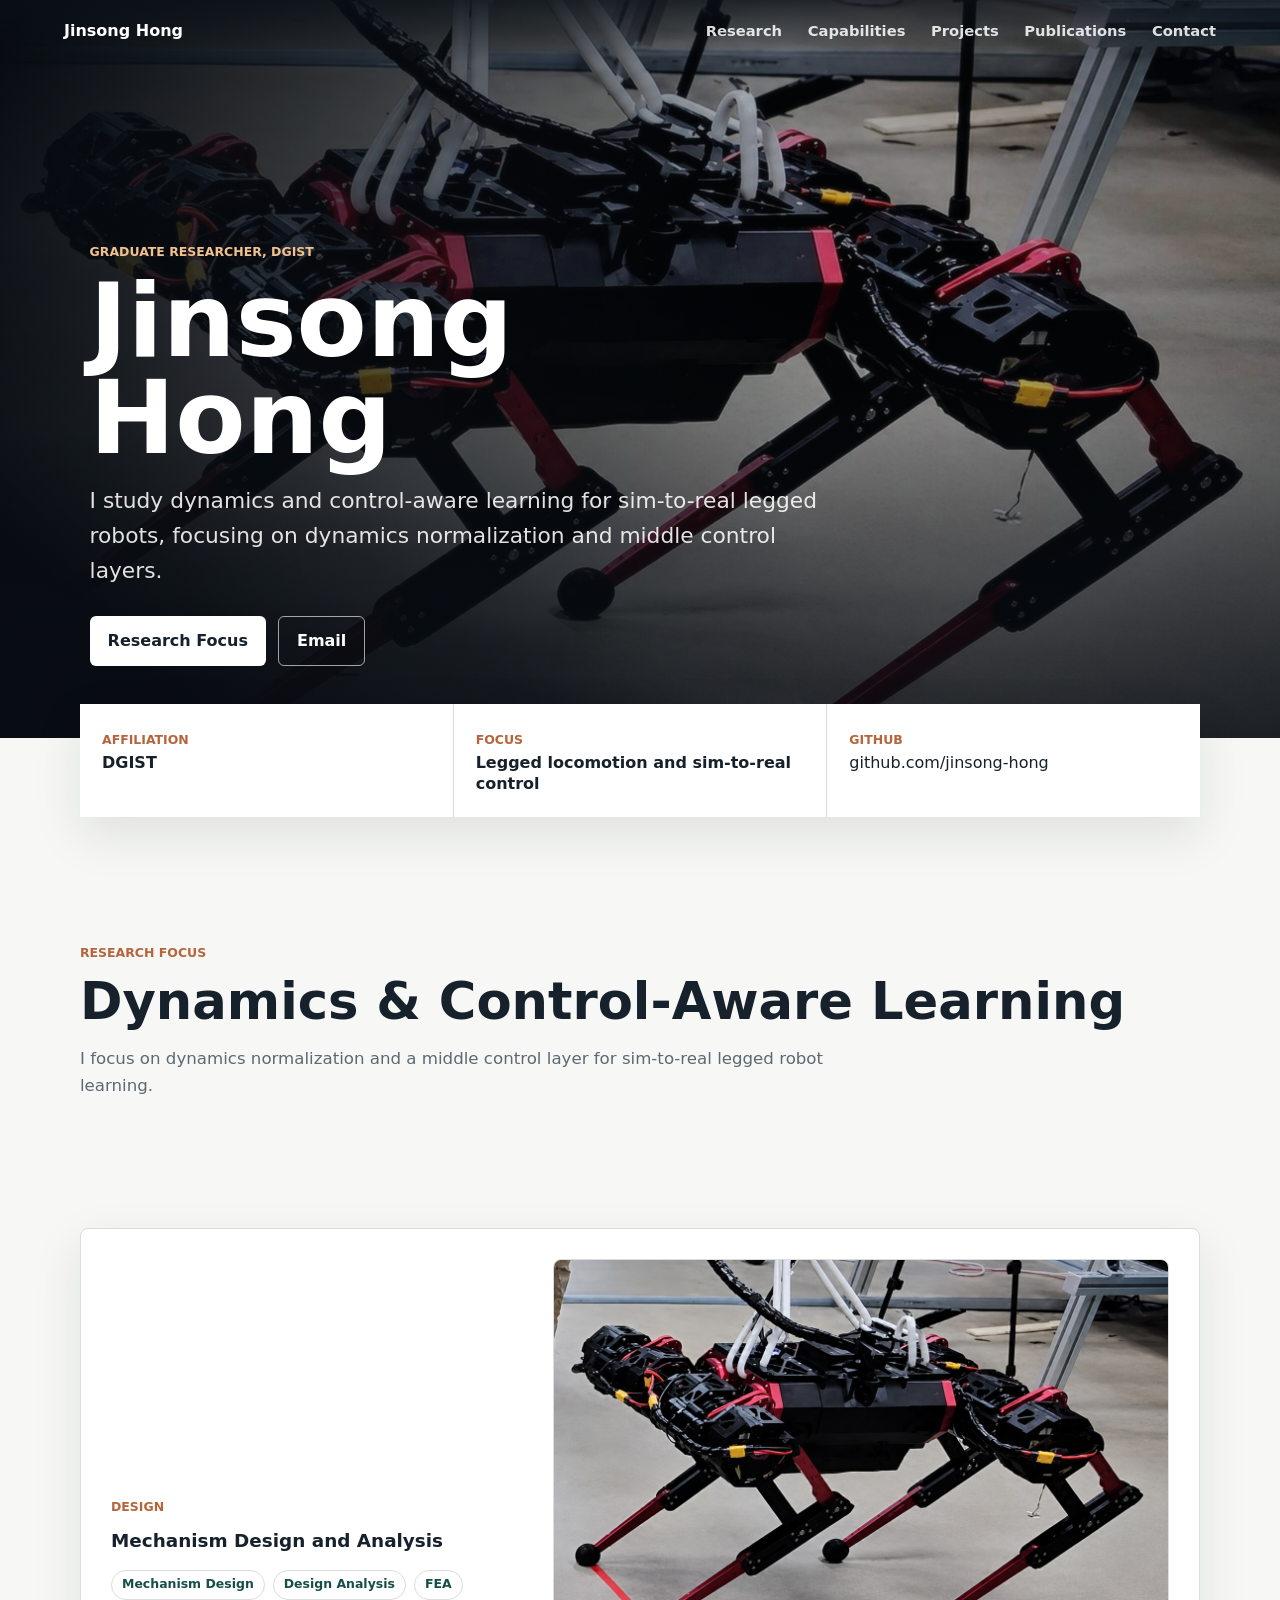
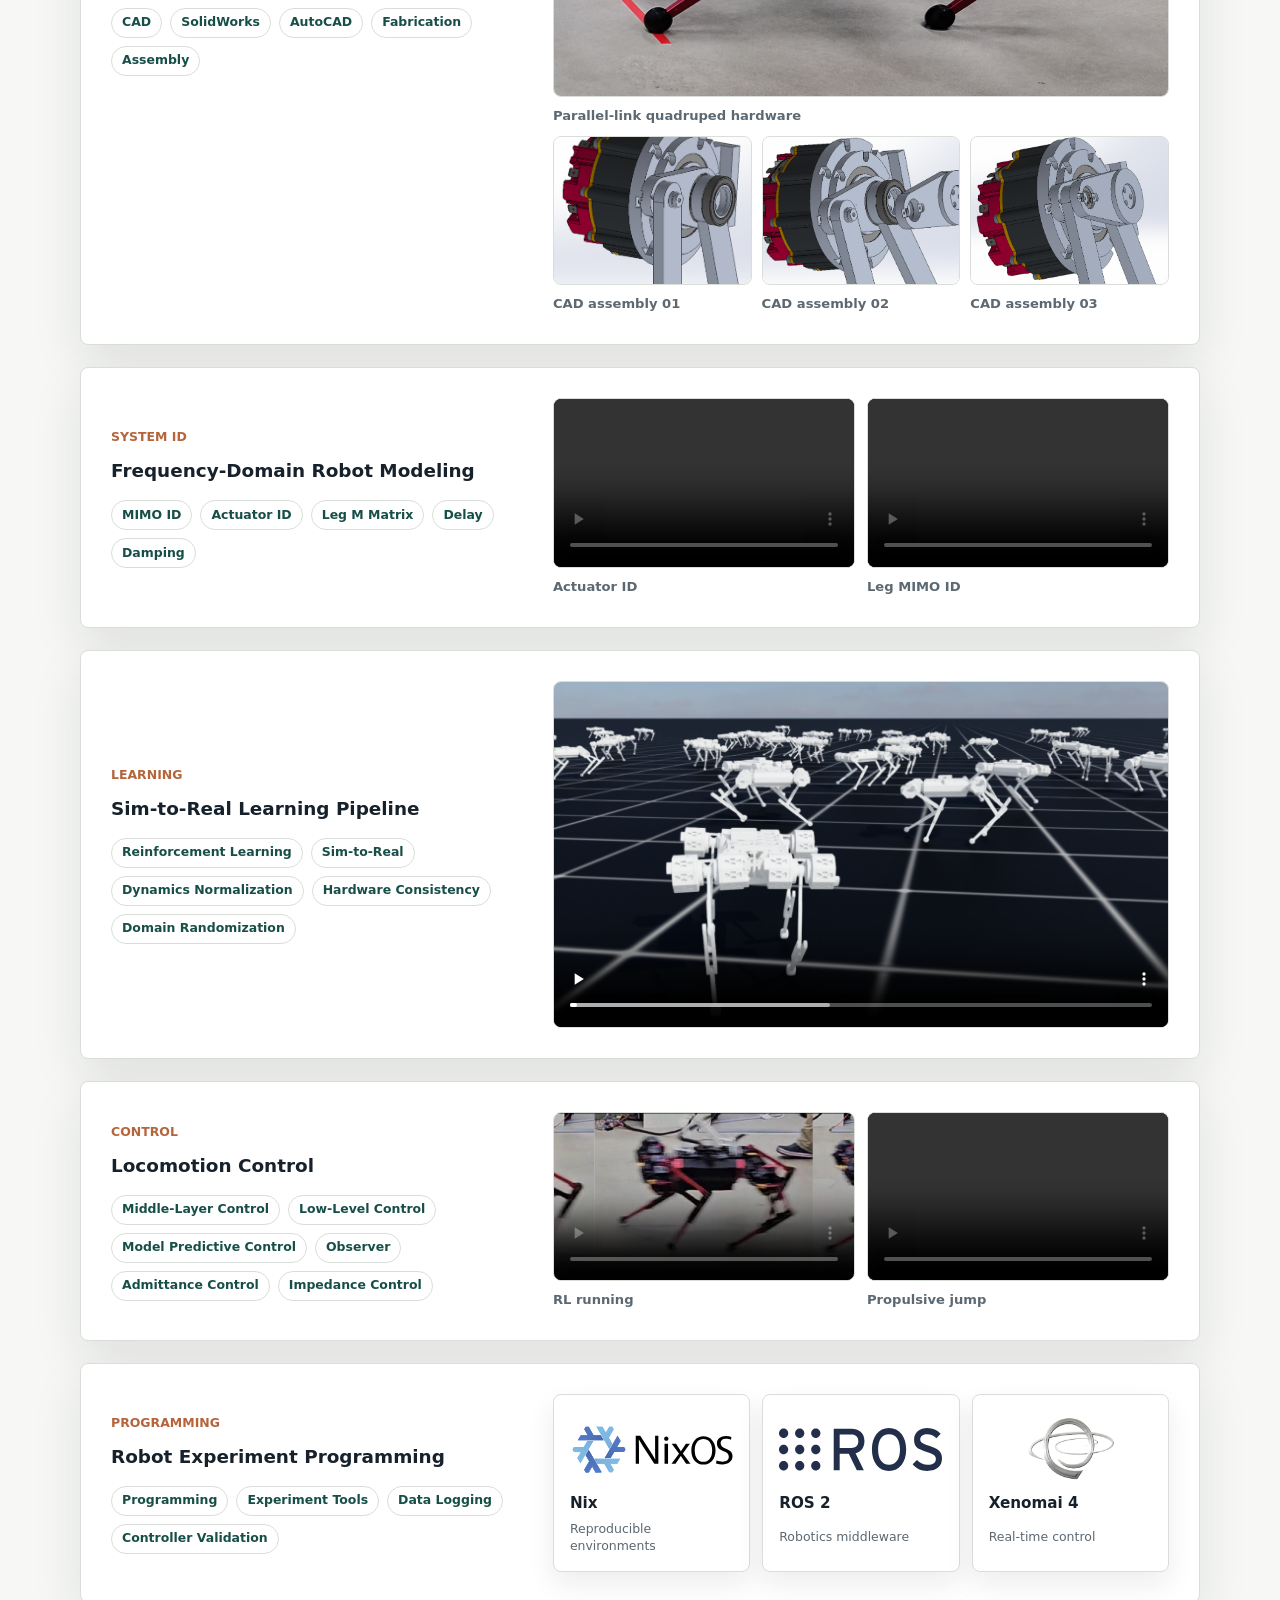
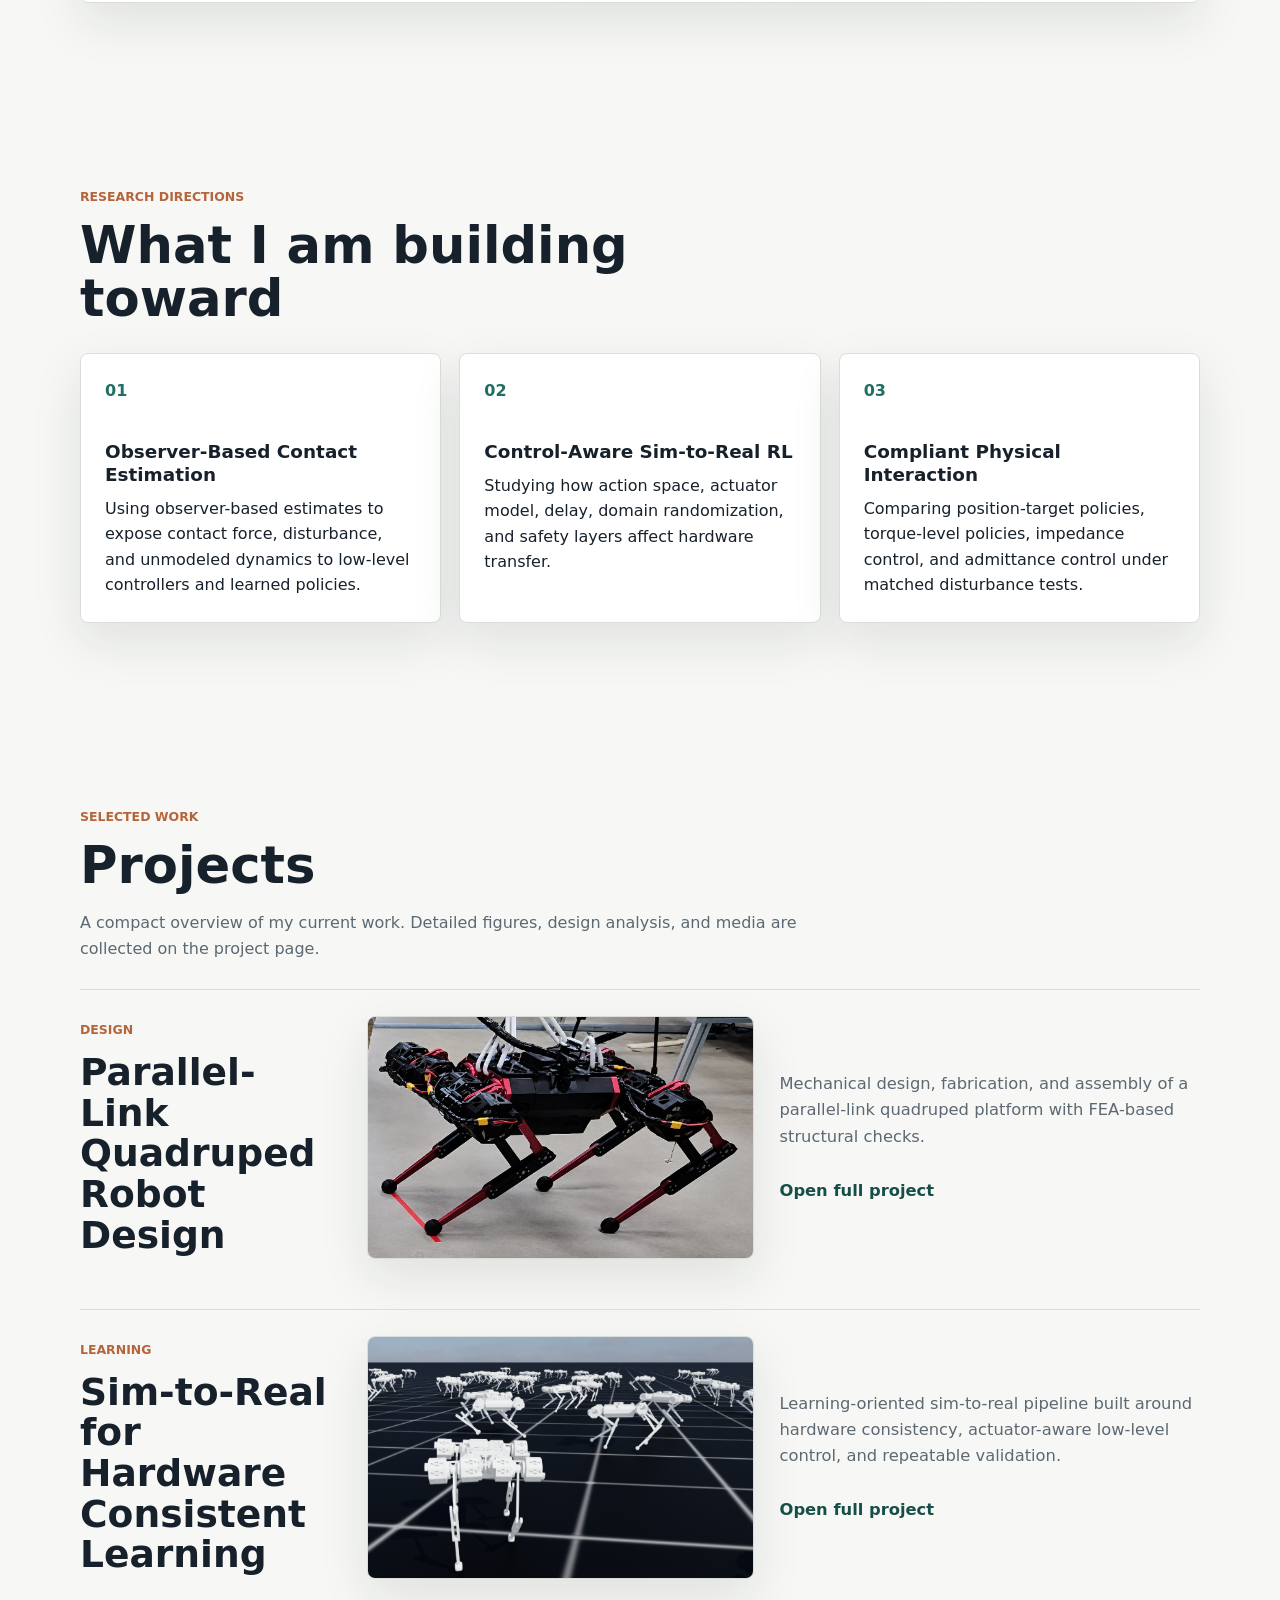
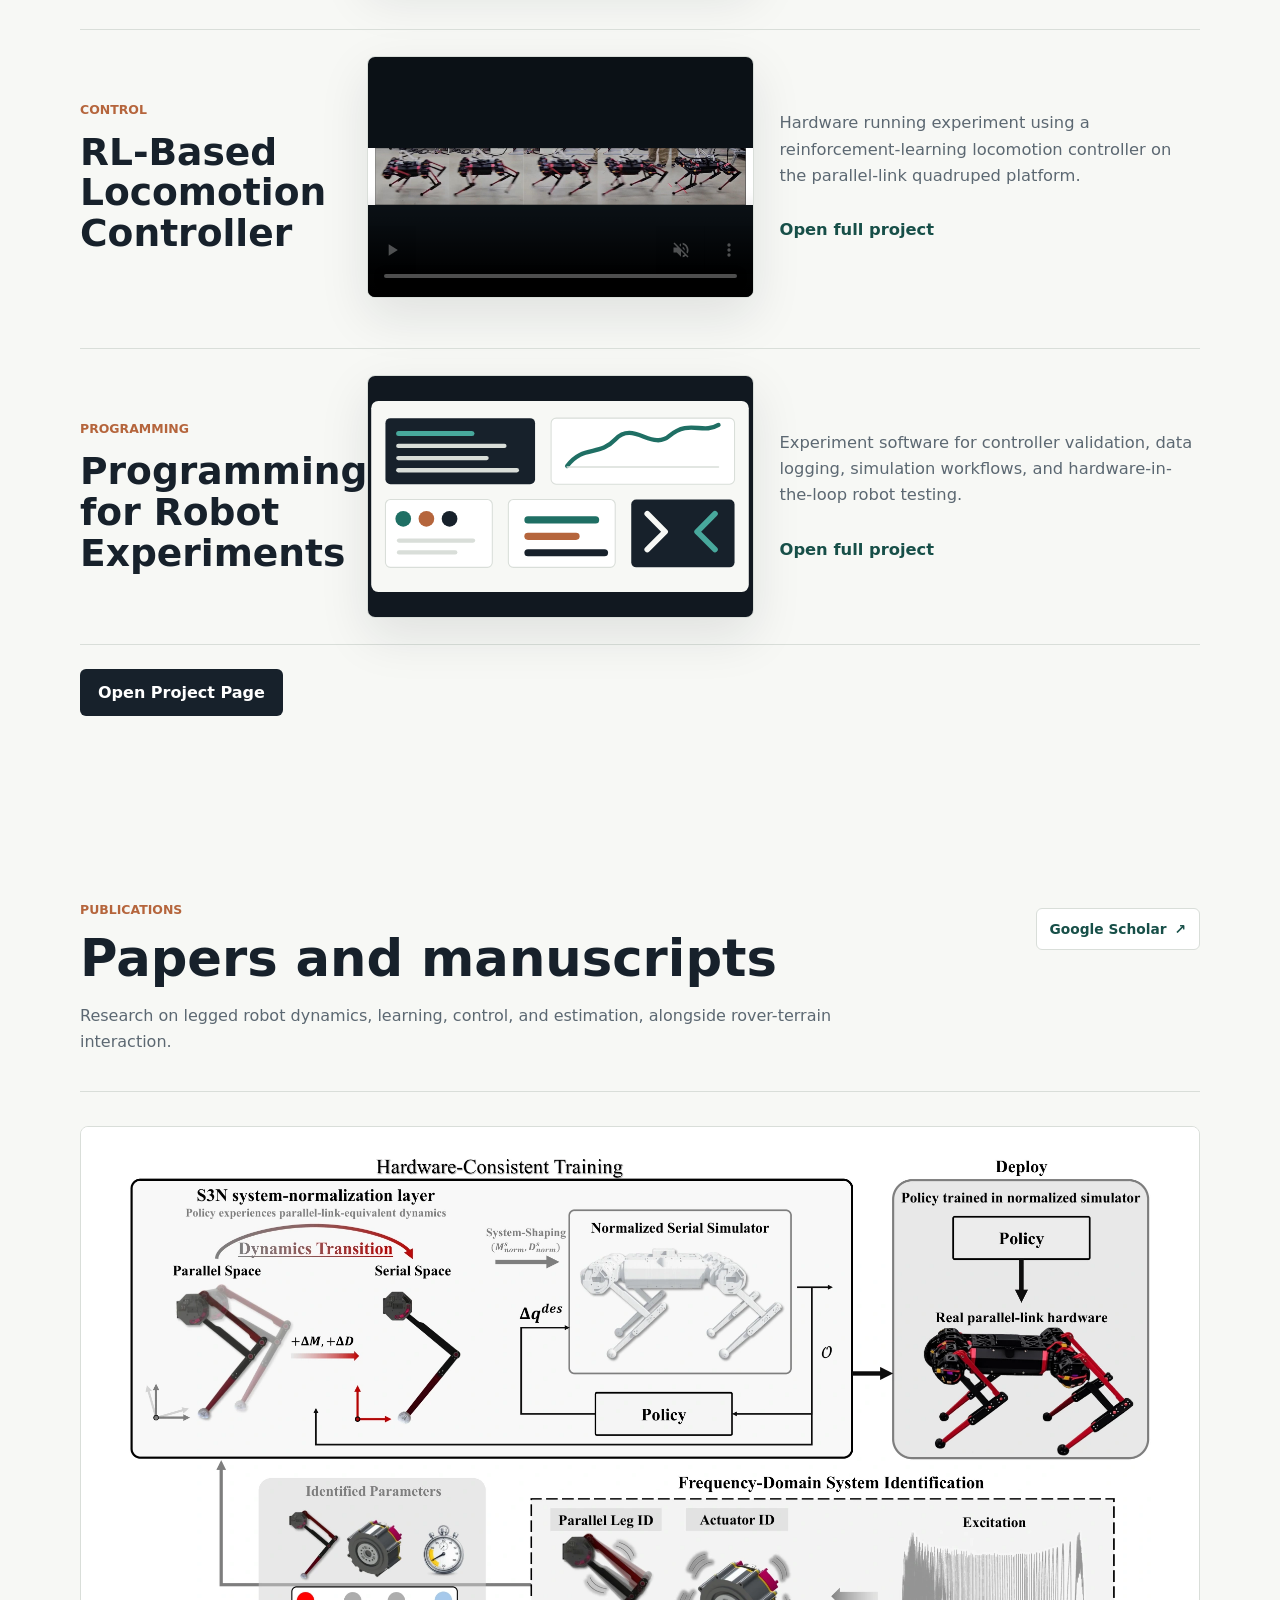
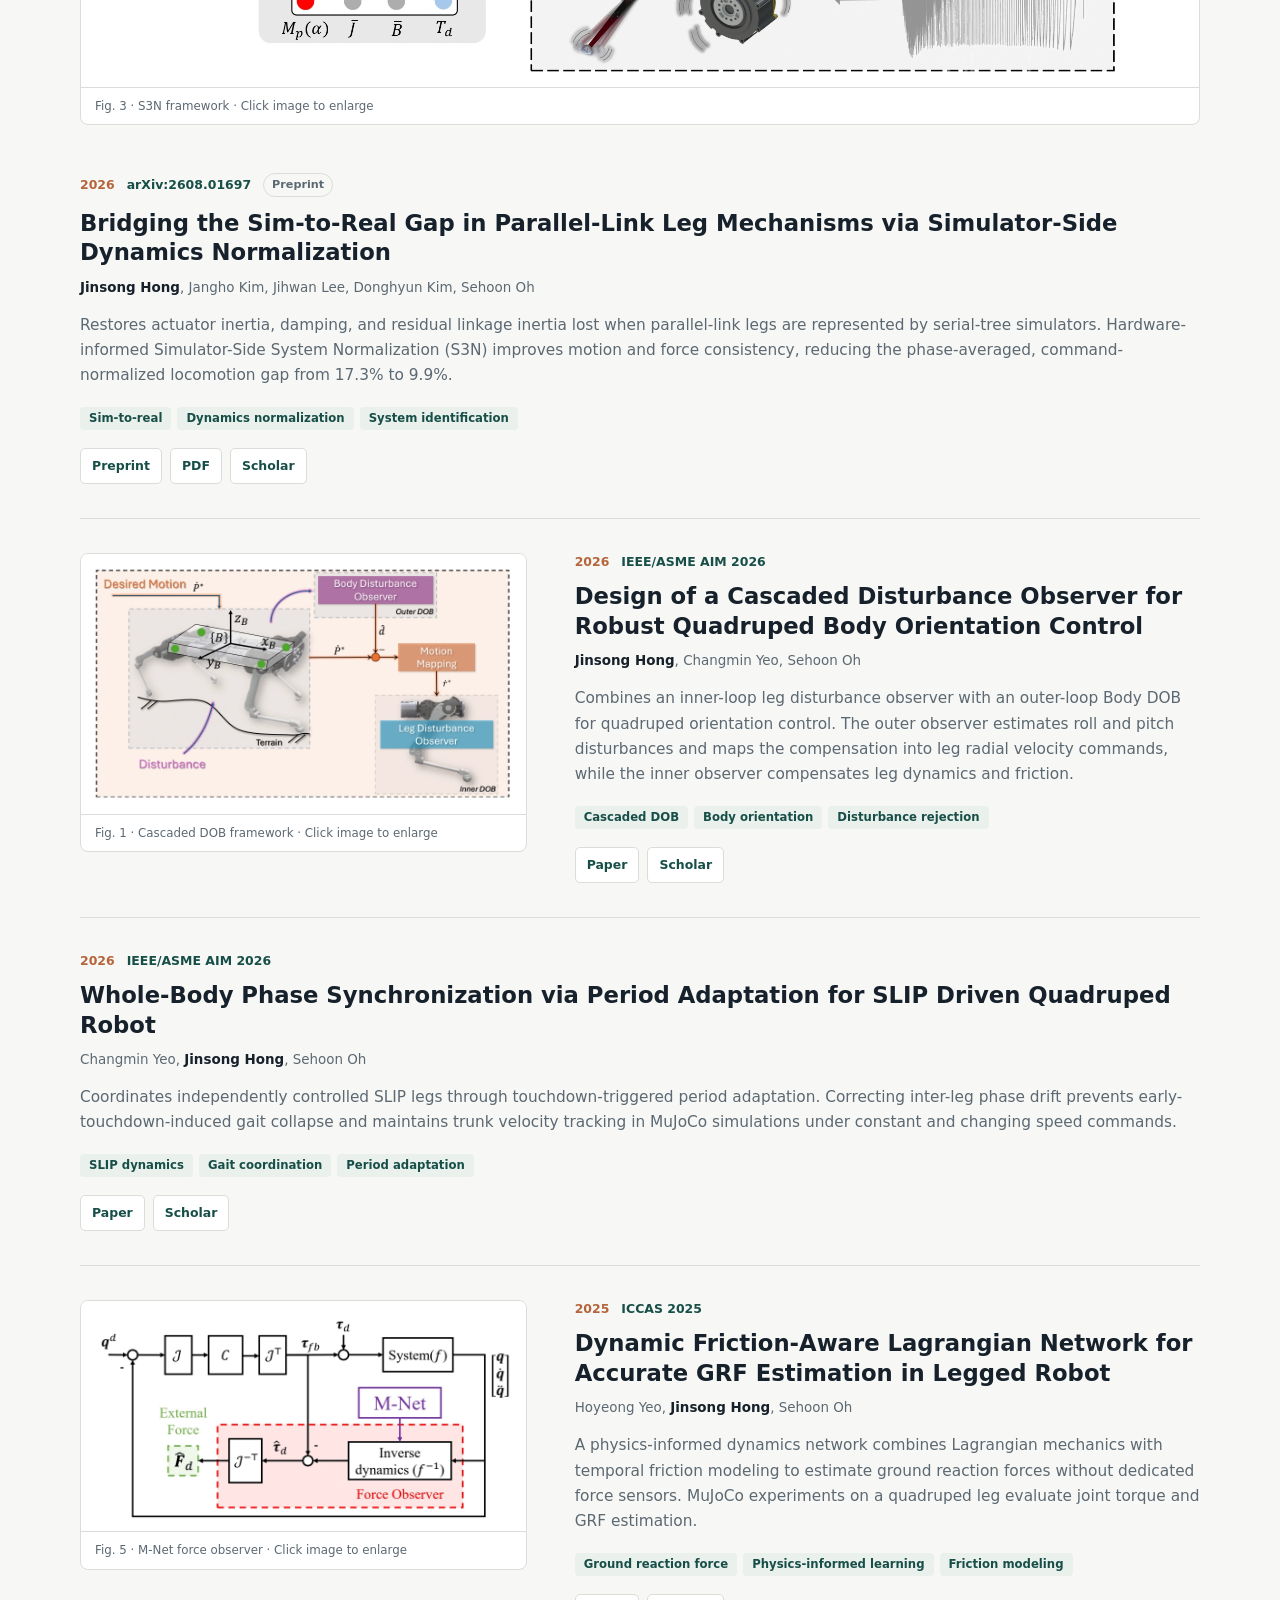
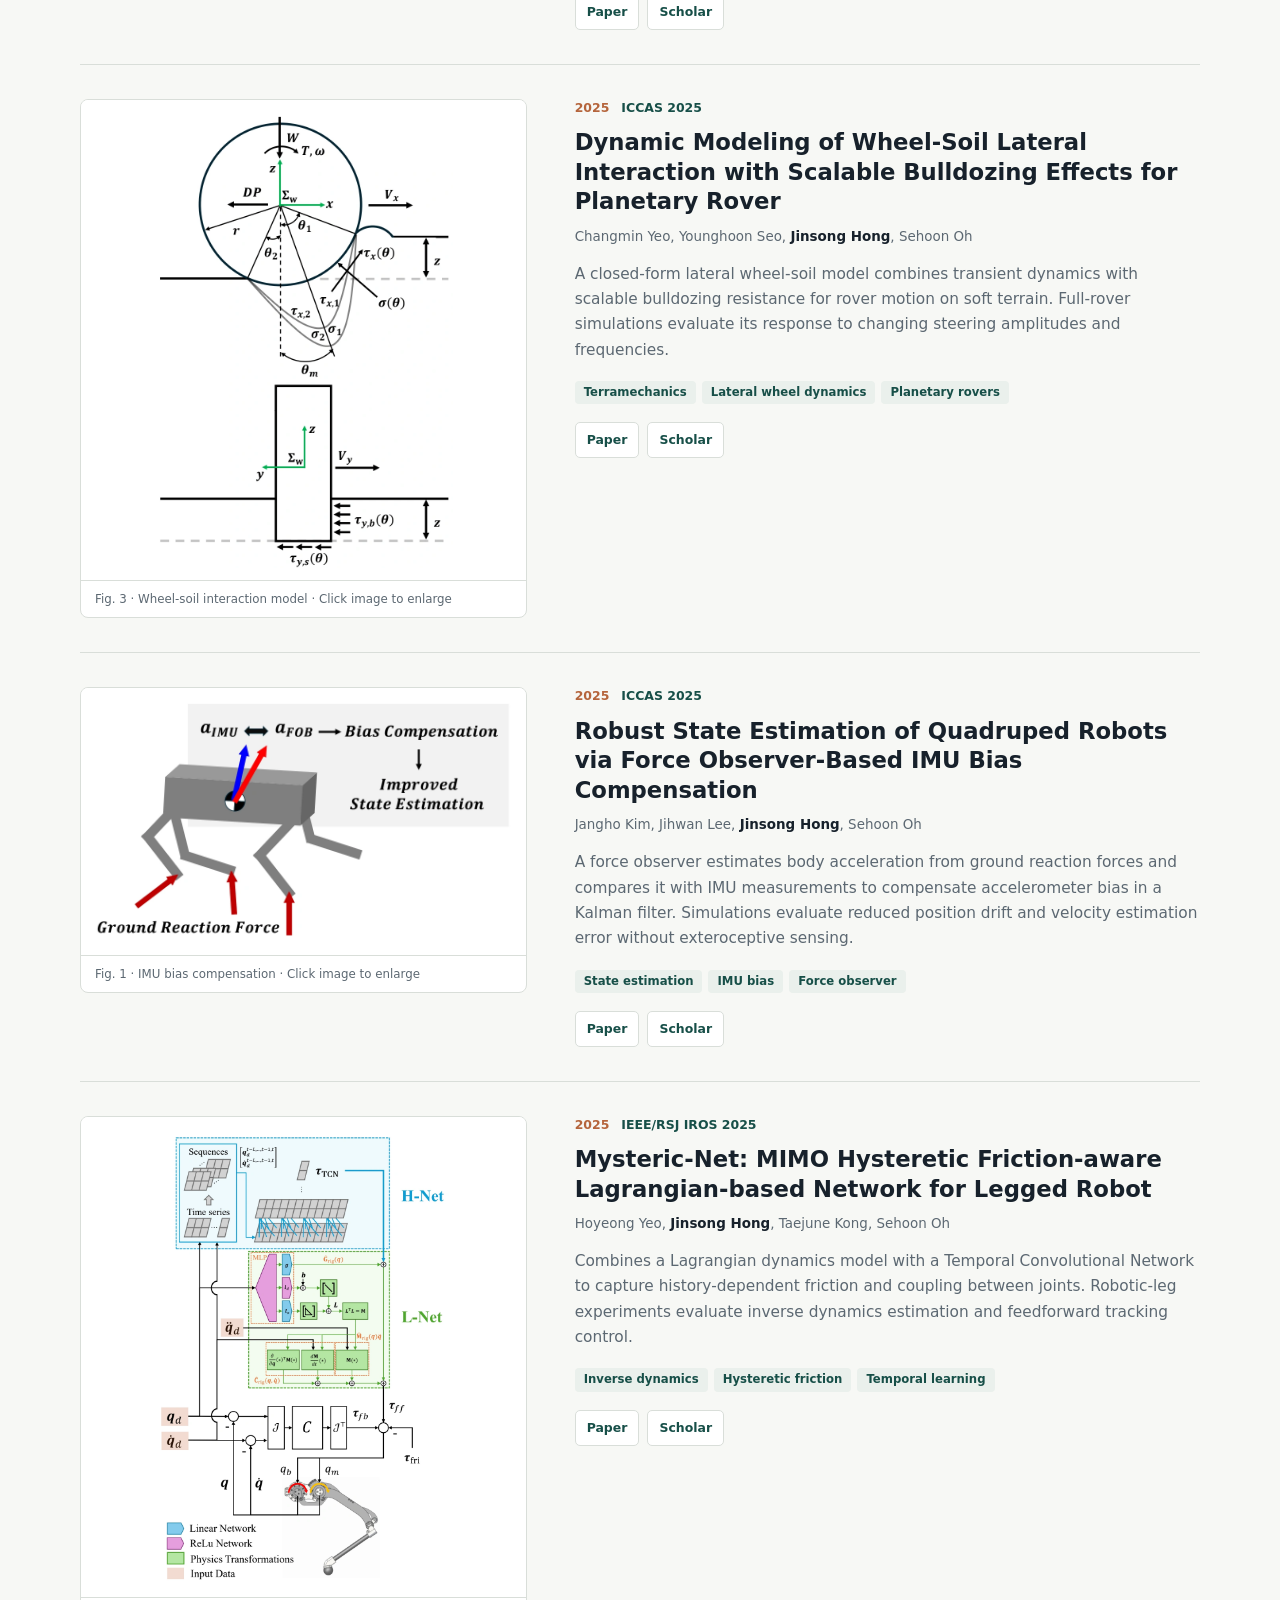
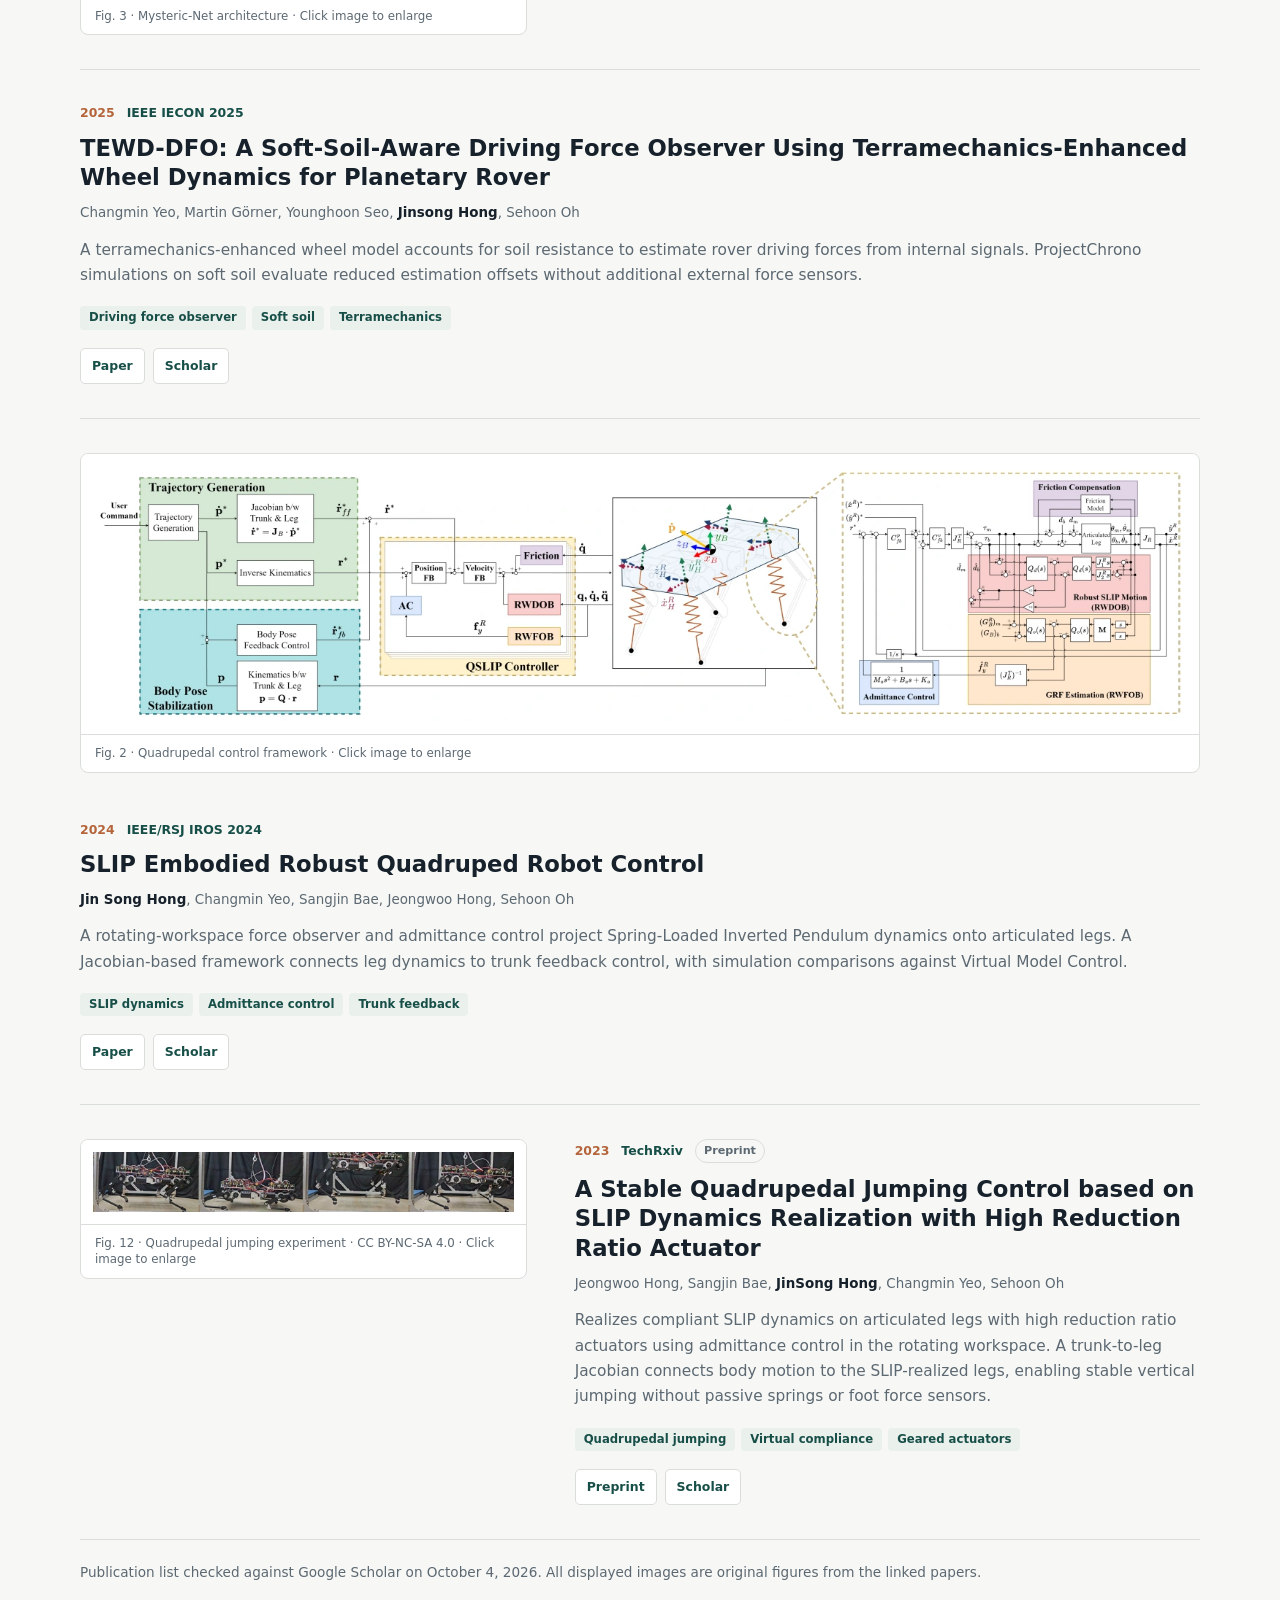
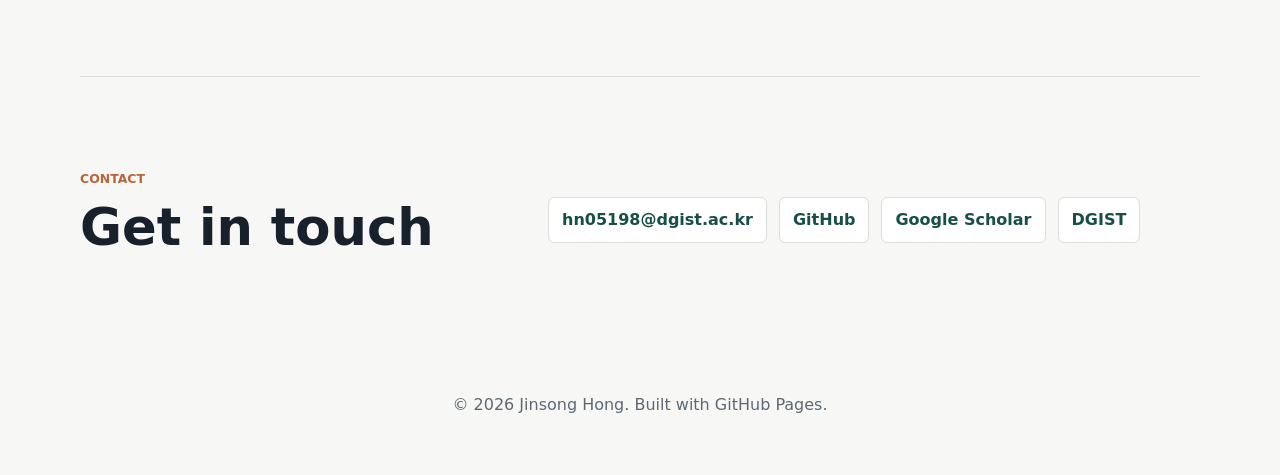
==== commit f6b693d4: "Replace publication illustrations with original paper figures" ====
--- a/index.html
+++ b/index.html
@@ -5,7 +5,7 @@
   <meta name="viewport" content="width=device-width, initial-scale=1">
   <meta name="description" content="Personal academic website for Jinsong Hong, a robotics researcher working on dynamics and control-aware learning for sim-to-real legged robots.">
   <title>Jinsong Hong | Robotics Researcher</title>
-  <link rel="stylesheet" href="styles.css?v=publications-20261004">
+  <link rel="stylesheet" href="styles.css?v=paper-figures-20261004">
 </head>
 <body>
   <header class="site-header">
@@ -336,12 +336,12 @@
         <a class="publication-scholar-link" href="https://scholar.google.com/citations?hl=en&amp;user=s02ND78AAAAJ&amp;view_op=list_works&amp;sortby=pubdate" target="_blank" rel="noopener noreferrer">Google Scholar <span aria-hidden="true">&#8599;</span></a>
       </div>
       <div class="publication-list">
-        <article class="publication" id="pub-s3n" aria-labelledby="pub-s3n-title">
-          <figure class="publication-media">
-            <a href="https://arxiv.org/abs/2608.01697" target="_blank" rel="noopener noreferrer" aria-label="Read Bridging the Sim-to-Real Gap in Parallel-Link Leg Mechanisms via Simulator-Side Dynamics Normalization">
-              <img src="assets/publications/s3n-problem.webp" alt="Paper Figure 1 comparing serial-tree simulation and parallel-link hardware, showing different motion and ground reaction force responses" width="1418" height="709" loading="lazy" decoding="async">
-            </a>
-            <figcaption><a href="https://arxiv.org/html/2608.01697v2" target="_blank" rel="noopener noreferrer">Fig. 1 · Paper figure</a></figcaption>
+        <article class="publication publication-wide" id="pub-s3n" aria-labelledby="pub-s3n-title">
+          <figure class="publication-media">
+            <a href="assets/publications/s3n-framework.webp" target="_blank" rel="noopener noreferrer" aria-label="Enlarge Fig. 3 · S3N framework">
+              <img src="assets/publications/s3n-framework.webp" alt="Original paper Figure 3 showing frequency-domain system identification, simulator-side dynamics normalization, policy training, and deployment on parallel-link hardware" width="2048" height="1065" loading="lazy" decoding="async">
+            </a>
+            <figcaption><a href="https://arxiv.org/html/2608.01697v2#S3.F3" target="_blank" rel="noopener noreferrer">Fig. 3 · S3N framework</a> <span aria-hidden="true">·</span> Click image to enlarge</figcaption>
           </figure>
           <div class="publication-copy">
             <div class="publication-meta">
@@ -366,10 +366,10 @@
         </article>
         <article class="publication" id="pub-cascaded-dob" aria-labelledby="pub-cascaded-dob-title">
           <figure class="publication-media">
-            <a href="https://ieeexplore.ieee.org/abstract/document/11658302/" target="_blank" rel="noopener noreferrer" aria-label="Read Design of a Cascaded Disturbance Observer for Robust Quadruped Body Orientation Control">
-              <img src="assets/publications/cascaded-dob.svg" alt="Concept diagram linking outer body disturbance compensation, body-to-leg mapping, and inner leg disturbance observers" width="900" height="500" loading="lazy" decoding="async">
-            </a>
-            <figcaption>Concept illustration</figcaption>
+            <a href="assets/publications/cascaded-dob-paper.webp" target="_blank" rel="noopener noreferrer" aria-label="Enlarge Fig. 1 · Cascaded DOB framework">
+              <img src="assets/publications/cascaded-dob-paper.webp" alt="Original paper Figure 1 showing the outer body disturbance observer, motion mapping, and inner leg disturbance observer for quadruped orientation control" width="928" height="520" loading="lazy" decoding="async">
+            </a>
+            <figcaption><a href="https://doi.org/10.1109/AIM65483.2026.11658302" target="_blank" rel="noopener noreferrer">Fig. 1 · Cascaded DOB framework</a> <span aria-hidden="true">·</span> Click image to enlarge</figcaption>
           </figure>
           <div class="publication-copy">
             <div class="publication-meta">
@@ -390,13 +390,7 @@
             </div>
           </div>
         </article>
-        <article class="publication" id="pub-phase-synchronization" aria-labelledby="pub-phase-synchronization-title">
-          <figure class="publication-media">
-            <a href="https://ieeexplore.ieee.org/abstract/document/11658229/" target="_blank" rel="noopener noreferrer" aria-label="Read Whole-Body Phase Synchronization via Period Adaptation for SLIP Driven Quadruped Robot">
-              <img src="assets/publications/phase-synchronization.svg" alt="Concept diagram of leg phases and touchdown-triggered phase-gap correction through next-cycle period adaptation" width="900" height="500" loading="lazy" decoding="async">
-            </a>
-            <figcaption>Concept illustration</figcaption>
-          </figure>
+        <article class="publication publication-text-only" id="pub-phase-synchronization" aria-labelledby="pub-phase-synchronization-title">
           <div class="publication-copy">
             <div class="publication-meta">
               <span class="pub-year">2026</span>
@@ -418,10 +412,10 @@
         </article>
         <article class="publication" id="pub-grf-network" aria-labelledby="pub-grf-network-title">
           <figure class="publication-media">
-            <a href="https://doi.org/10.23919/ICCAS66577.2025.11301124" target="_blank" rel="noopener noreferrer" aria-label="Read Dynamic Friction-Aware Lagrangian Network for Accurate GRF Estimation in Legged Robot">
-              <img src="assets/publications/grf-network.svg" alt="Concept diagram combining leg dynamics and temporal friction modeling to estimate ground reaction forces" width="900" height="500" loading="lazy" decoding="async">
-            </a>
-            <figcaption>Concept illustration</figcaption>
+            <a href="assets/publications/grf-estimation-paper-observer.webp" target="_blank" rel="noopener noreferrer" aria-label="Enlarge Fig. 5 · M-Net force observer">
+              <img src="assets/publications/grf-estimation-paper-observer.webp" alt="Original paper Figure 5 showing M-Net inverse dynamics and a force observer estimating external ground reaction force" width="872" height="428" loading="lazy" decoding="async">
+            </a>
+            <figcaption><a href="https://ras.papercept.net/images/temp/ICCAS/files/0369.pdf" target="_blank" rel="noopener noreferrer">Fig. 5 · M-Net force observer</a> <span aria-hidden="true">·</span> Click image to enlarge</figcaption>
           </figure>
           <div class="publication-copy">
             <div class="publication-meta">
@@ -444,10 +438,10 @@
         </article>
         <article class="publication" id="pub-wheel-soil-lateral" aria-labelledby="pub-wheel-soil-lateral-title">
           <figure class="publication-media">
-            <a href="https://doi.org/10.23919/ICCAS66577.2025.11301282" target="_blank" rel="noopener noreferrer" aria-label="Read Dynamic Modeling of Wheel-Soil Lateral Interaction with Scalable Bulldozing Effects for Planetary Rover">
-              <img src="assets/publications/wheel-soil-lateral.svg" alt="Concept schematic of a rover wheel interacting laterally with soft soil and bulldozing resistance" width="900" height="500" loading="lazy" decoding="async">
-            </a>
-            <figcaption>Concept illustration</figcaption>
+            <a href="assets/publications/wheel-soil-lateral-paper.webp" target="_blank" rel="noopener noreferrer" aria-label="Enlarge Fig. 3 · Wheel-soil interaction model">
+              <img src="assets/publications/wheel-soil-lateral-paper.webp" alt="Original paper Figure 3 illustrating soft-soil stresses, wheel geometry, and lateral bulldozing forces in the wheel-soil interaction model" width="756" height="1148" loading="lazy" decoding="async">
+            </a>
+            <figcaption><a href="https://ras.papercept.net/images/temp/ICCAS/files/0364.pdf" target="_blank" rel="noopener noreferrer">Fig. 3 · Wheel-soil interaction model</a> <span aria-hidden="true">·</span> Click image to enlarge</figcaption>
           </figure>
           <div class="publication-copy">
             <div class="publication-meta">
@@ -470,10 +464,10 @@
         </article>
         <article class="publication" id="pub-imu-bias" aria-labelledby="pub-imu-bias-title">
           <figure class="publication-media">
-            <a href="https://doi.org/10.23919/ICCAS66577.2025.11301365" target="_blank" rel="noopener noreferrer" aria-label="Read Robust State Estimation of Quadruped Robots via Force Observer-Based IMU Bias Compensation">
-              <img src="assets/publications/imu-bias.svg" alt="Concept diagram comparing force-observer body acceleration with IMU acceleration for bias-compensated Kalman state estimation" width="900" height="500" loading="lazy" decoding="async">
-            </a>
-            <figcaption>Concept illustration</figcaption>
+            <a href="assets/publications/imu-bias-paper.webp" target="_blank" rel="noopener noreferrer" aria-label="Enlarge Fig. 1 · IMU bias compensation">
+              <img src="assets/publications/imu-bias-paper.webp" alt="Original paper Figure 1 comparing IMU acceleration with force observer acceleration to compensate bias and improve quadruped state estimation" width="888" height="512" loading="lazy" decoding="async">
+            </a>
+            <figcaption><a href="https://ras.papercept.net/images/temp/ICCAS/files/0486.pdf" target="_blank" rel="noopener noreferrer">Fig. 1 · IMU bias compensation</a> <span aria-hidden="true">·</span> Click image to enlarge</figcaption>
           </figure>
           <div class="publication-copy">
             <div class="publication-meta">
@@ -496,10 +490,10 @@
         </article>
         <article class="publication" id="pub-mysteric-net" aria-labelledby="pub-mysteric-net-title">
           <figure class="publication-media">
-            <a href="https://doi.org/10.1109/IROS60139.2025.11246571" target="_blank" rel="noopener noreferrer" aria-label="Read Mysteric-Net: MIMO Hysteretic Friction-aware Lagrangian-based Network for Legged Robot">
-              <img src="assets/publications/mysteric-net.svg" alt="Concept diagram combining a Lagrangian model with a temporal friction network for multi-joint torque prediction and feedforward tracking" width="900" height="500" loading="lazy" decoding="async">
-            </a>
-            <figcaption>Concept illustration</figcaption>
+            <a href="assets/publications/mysteric-net-paper.webp" target="_blank" rel="noopener noreferrer" aria-label="Enlarge Fig. 3 · Mysteric-Net architecture">
+              <img src="assets/publications/mysteric-net-paper.webp" alt="Original paper Figure 3 showing the H-Net temporal friction model and L-Net Lagrangian dynamics architecture for robotic leg control" width="968" height="1420" loading="lazy" decoding="async">
+            </a>
+            <figcaption><a href="https://doi.org/10.1109/IROS60139.2025.11246571" target="_blank" rel="noopener noreferrer">Fig. 3 · Mysteric-Net architecture</a> <span aria-hidden="true">·</span> Click image to enlarge</figcaption>
           </figure>
           <div class="publication-copy">
             <div class="publication-meta">
@@ -520,13 +514,7 @@
             </div>
           </div>
         </article>
-        <article class="publication" id="pub-tewd-dfo" aria-labelledby="pub-tewd-dfo-title">
-          <figure class="publication-media">
-            <a href="https://doi.org/10.1109/IECON58223.2025.11221635" target="_blank" rel="noopener noreferrer" aria-label="Read TEWD-DFO: A Soft-Soil-Aware Driving Force Observer Using Terramechanics-Enhanced Wheel Dynamics for Planetary Rover">
-              <img src="assets/publications/tewd-dfo.svg" alt="Concept diagram of terramechanics-enhanced wheel dynamics feeding a soft-soil-aware driving force observer" width="900" height="500" loading="lazy" decoding="async">
-            </a>
-            <figcaption>Concept illustration</figcaption>
-          </figure>
+        <article class="publication publication-text-only" id="pub-tewd-dfo" aria-labelledby="pub-tewd-dfo-title">
           <div class="publication-copy">
             <div class="publication-meta">
               <span class="pub-year">2025</span>
@@ -546,12 +534,12 @@
             </div>
           </div>
         </article>
-        <article class="publication" id="pub-slip-control" aria-labelledby="pub-slip-control-title">
-          <figure class="publication-media">
-            <a href="https://doi.org/10.1109/IROS58592.2024.10802545" target="_blank" rel="noopener noreferrer" aria-label="Read SLIP Embodied Robust Quadruped Robot Control">
-              <img src="assets/publications/slip-control.svg" alt="Concept diagram projecting SLIP spring-mass dynamics onto articulated legs and connecting them to trunk feedback through a Jacobian" width="900" height="500" loading="lazy" decoding="async">
-            </a>
-            <figcaption>Concept illustration</figcaption>
+        <article class="publication publication-wide" id="pub-slip-control" aria-labelledby="pub-slip-control-title">
+          <figure class="publication-media">
+            <a href="assets/publications/slip-control-paper.webp" target="_blank" rel="noopener noreferrer" aria-label="Enlarge Fig. 2 · Quadrupedal control framework">
+              <img src="assets/publications/slip-control-paper.webp" alt="Original paper Figure 2 showing the full SLIP embodied quadrupedal control framework" width="1497" height="351" loading="lazy" decoding="async">
+            </a>
+            <figcaption><a href="https://doi.org/10.1109/IROS58592.2024.10802545" target="_blank" rel="noopener noreferrer">Fig. 2 · Quadrupedal control framework</a> <span aria-hidden="true">·</span> Click image to enlarge</figcaption>
           </figure>
           <div class="publication-copy">
             <div class="publication-meta">
@@ -574,10 +562,10 @@
         </article>
         <article class="publication" id="pub-slip-jumping" aria-labelledby="pub-slip-jumping-title">
           <figure class="publication-media">
-            <a href="https://doi.org/10.36227/techrxiv.24321025.v1" target="_blank" rel="noopener noreferrer" aria-label="Read A Stable Quadrupedal Jumping Control based on SLIP Dynamics Realization with High Reduction Ratio Actuator">
-              <img src="assets/publications/slip-jumping.svg" alt="Concept illustration of SLIP virtual compliance and admittance control for a high-reduction-ratio articulated jumping leg" width="900" height="500" loading="lazy" decoding="async">
-            </a>
-            <figcaption>Concept illustration</figcaption>
+            <a href="assets/publications/slip-jumping-paper.webp" target="_blank" rel="noopener noreferrer" aria-label="Enlarge Fig. 12 · Quadrupedal jumping experiment">
+              <img src="assets/publications/slip-jumping-paper.webp" alt="Original paper Figure 12 showing four successive frames of the quadruped robot jumping experiment" width="615" height="87" loading="lazy" decoding="async">
+            </a>
+            <figcaption><a href="https://www.techrxiv.org/doi/pdf/10.36227/techrxiv.24321025.v1" target="_blank" rel="noopener noreferrer">Fig. 12 · Quadrupedal jumping experiment</a> <span aria-hidden="true">·</span> <a href="https://creativecommons.org/licenses/by-nc-sa/4.0/" target="_blank" rel="noopener noreferrer">CC BY-NC-SA 4.0</a> <span aria-hidden="true">·</span> Click image to enlarge</figcaption>
           </figure>
           <div class="publication-copy">
             <div class="publication-meta">
@@ -601,7 +589,7 @@
         </article>
       </div>
       <p class="publication-note">
-        Publication list checked against Google Scholar on October 4, 2026. The S3N image is from the paper; other visuals are explanatory concept illustrations.
+        Publication list checked against Google Scholar on October 4, 2026. All displayed images are original figures from the linked papers.
       </p>
     </section>
 
--- a/styles.css
+++ b/styles.css
@@ -1013,7 +1013,7 @@
 
 .publication {
   display: grid;
-  grid-template-columns: minmax(250px, 0.84fr) minmax(0, 1.76fr);
+  grid-template-columns: minmax(250px, 1fr) minmax(0, 1.4fr);
   gap: clamp(26px, 4vw, 48px);
   align-items: start;
   padding: 34px 0;
@@ -1024,6 +1024,11 @@
   border-bottom: 1px solid var(--line);
 }
 
+.publication-wide,
+.publication-text-only {
+  grid-template-columns: minmax(0, 1fr);
+}
+
 .publication-media {
   overflow: hidden;
   margin: 0;
@@ -1040,10 +1045,14 @@
   display: block;
   width: 100%;
   height: auto;
-  aspect-ratio: 16 / 10;
+  max-height: 480px;
   padding: 12px;
   object-fit: contain;
   background: #ffffff;
+}
+
+.publication-wide .publication-media img {
+  max-height: 560px;
 }
 
 .publication-media figcaption {
@@ -1316,10 +1325,6 @@
     padding: 28px 0;
   }
 
-  .publication-media img {
-    aspect-ratio: 16 / 9;
-  }
-
   .publication h3 {
     font-size: 1.18rem;
   }
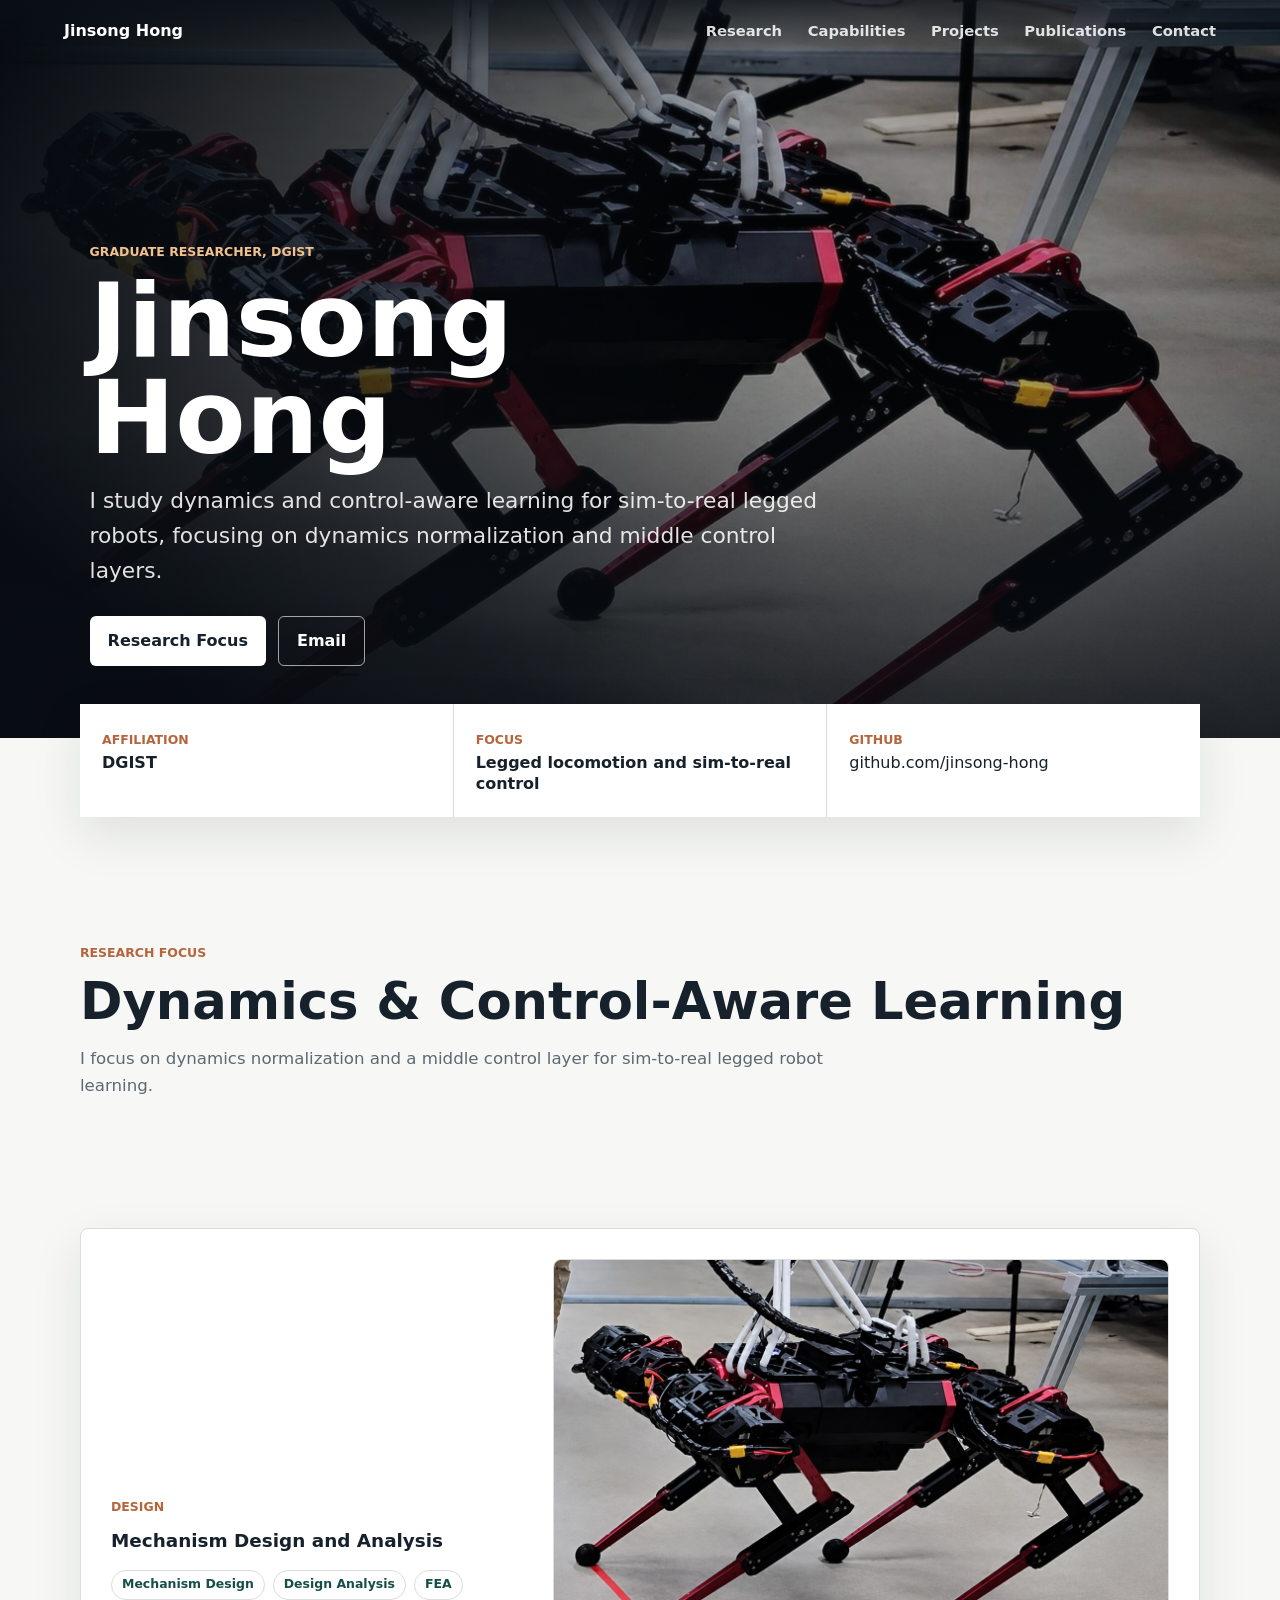
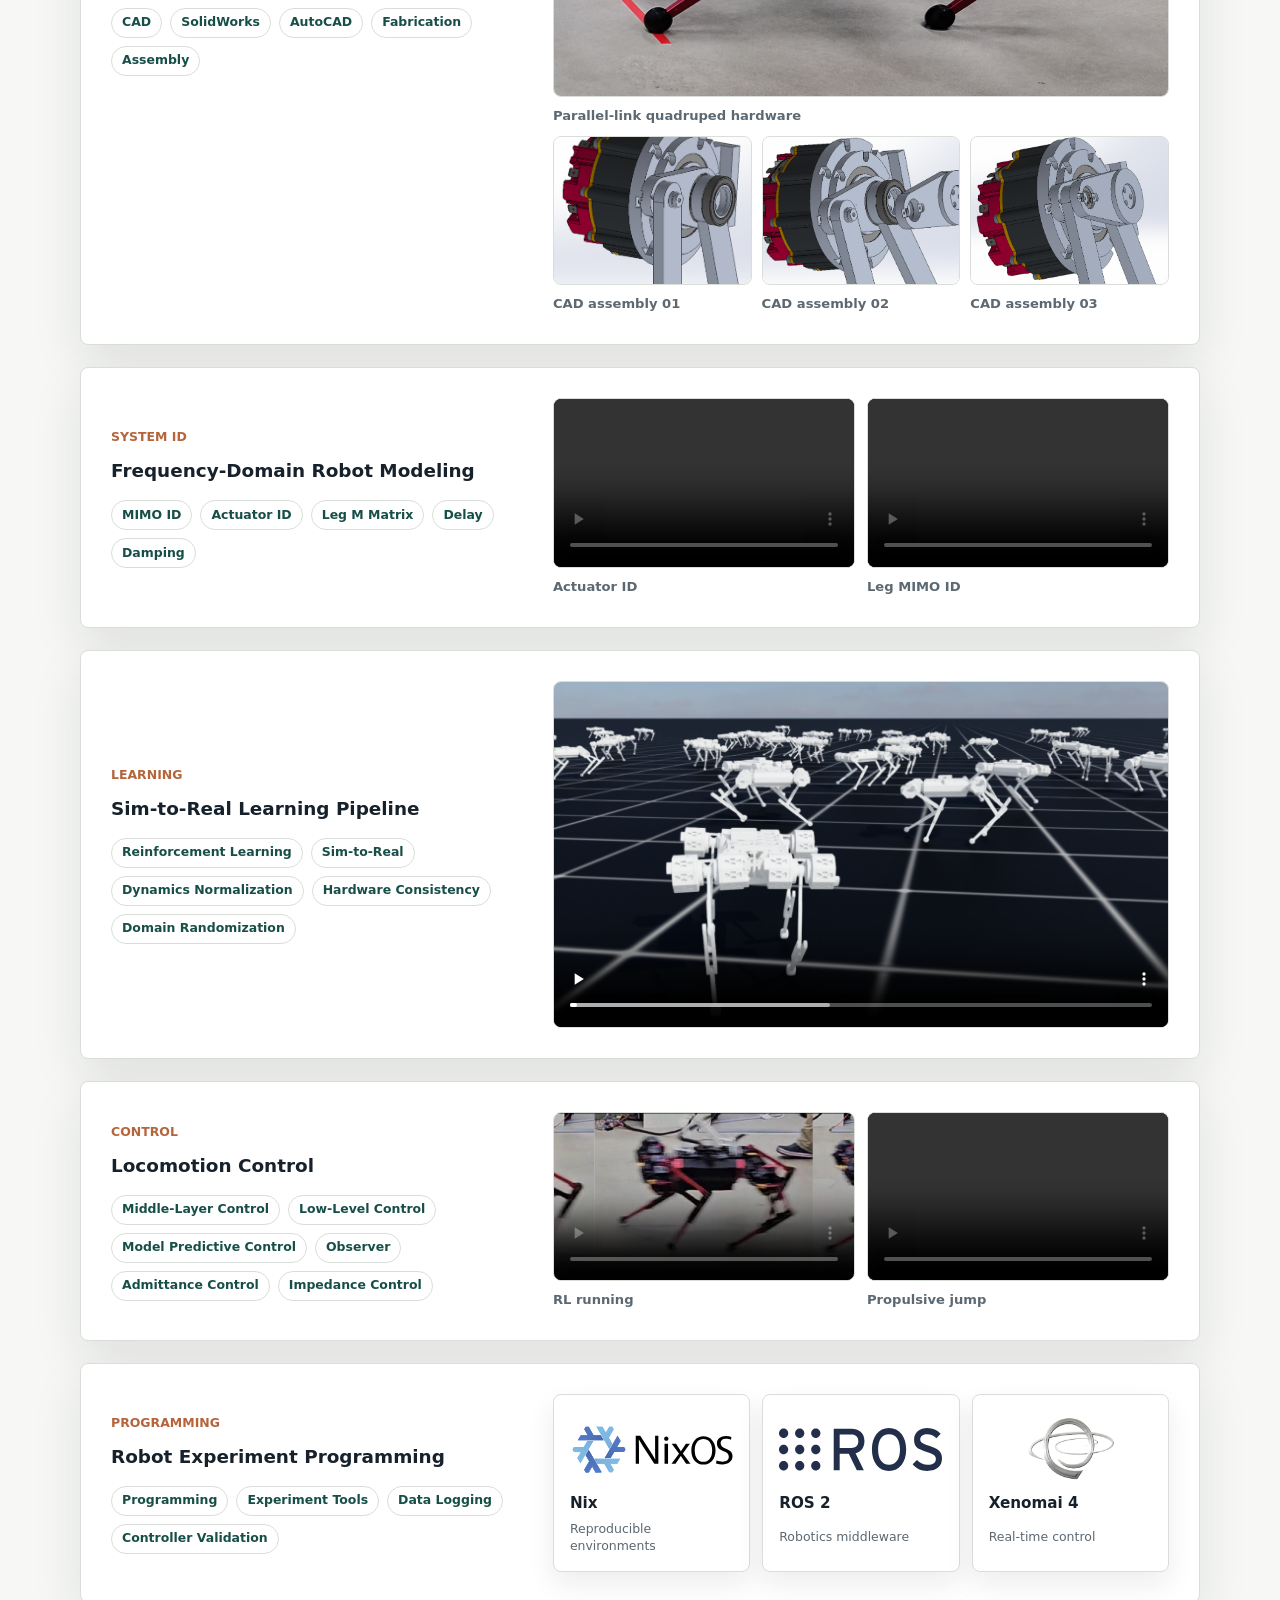
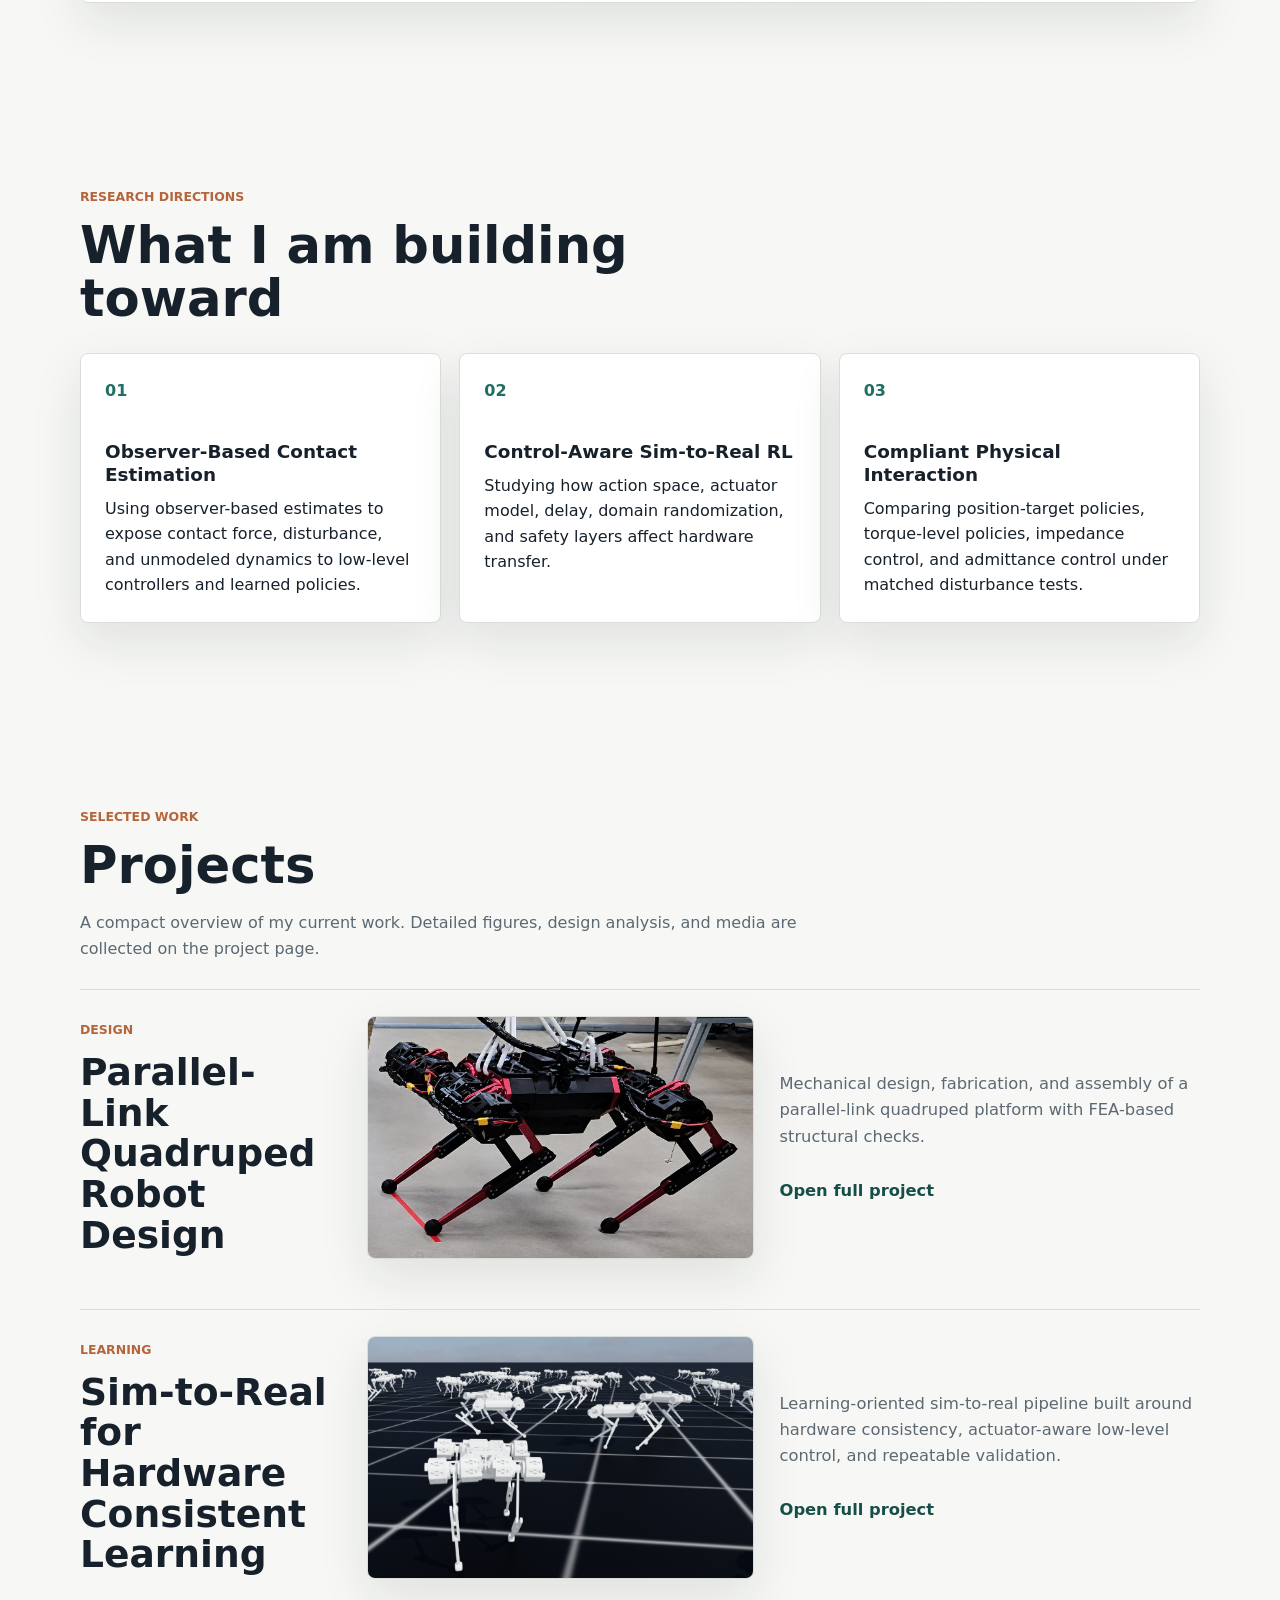
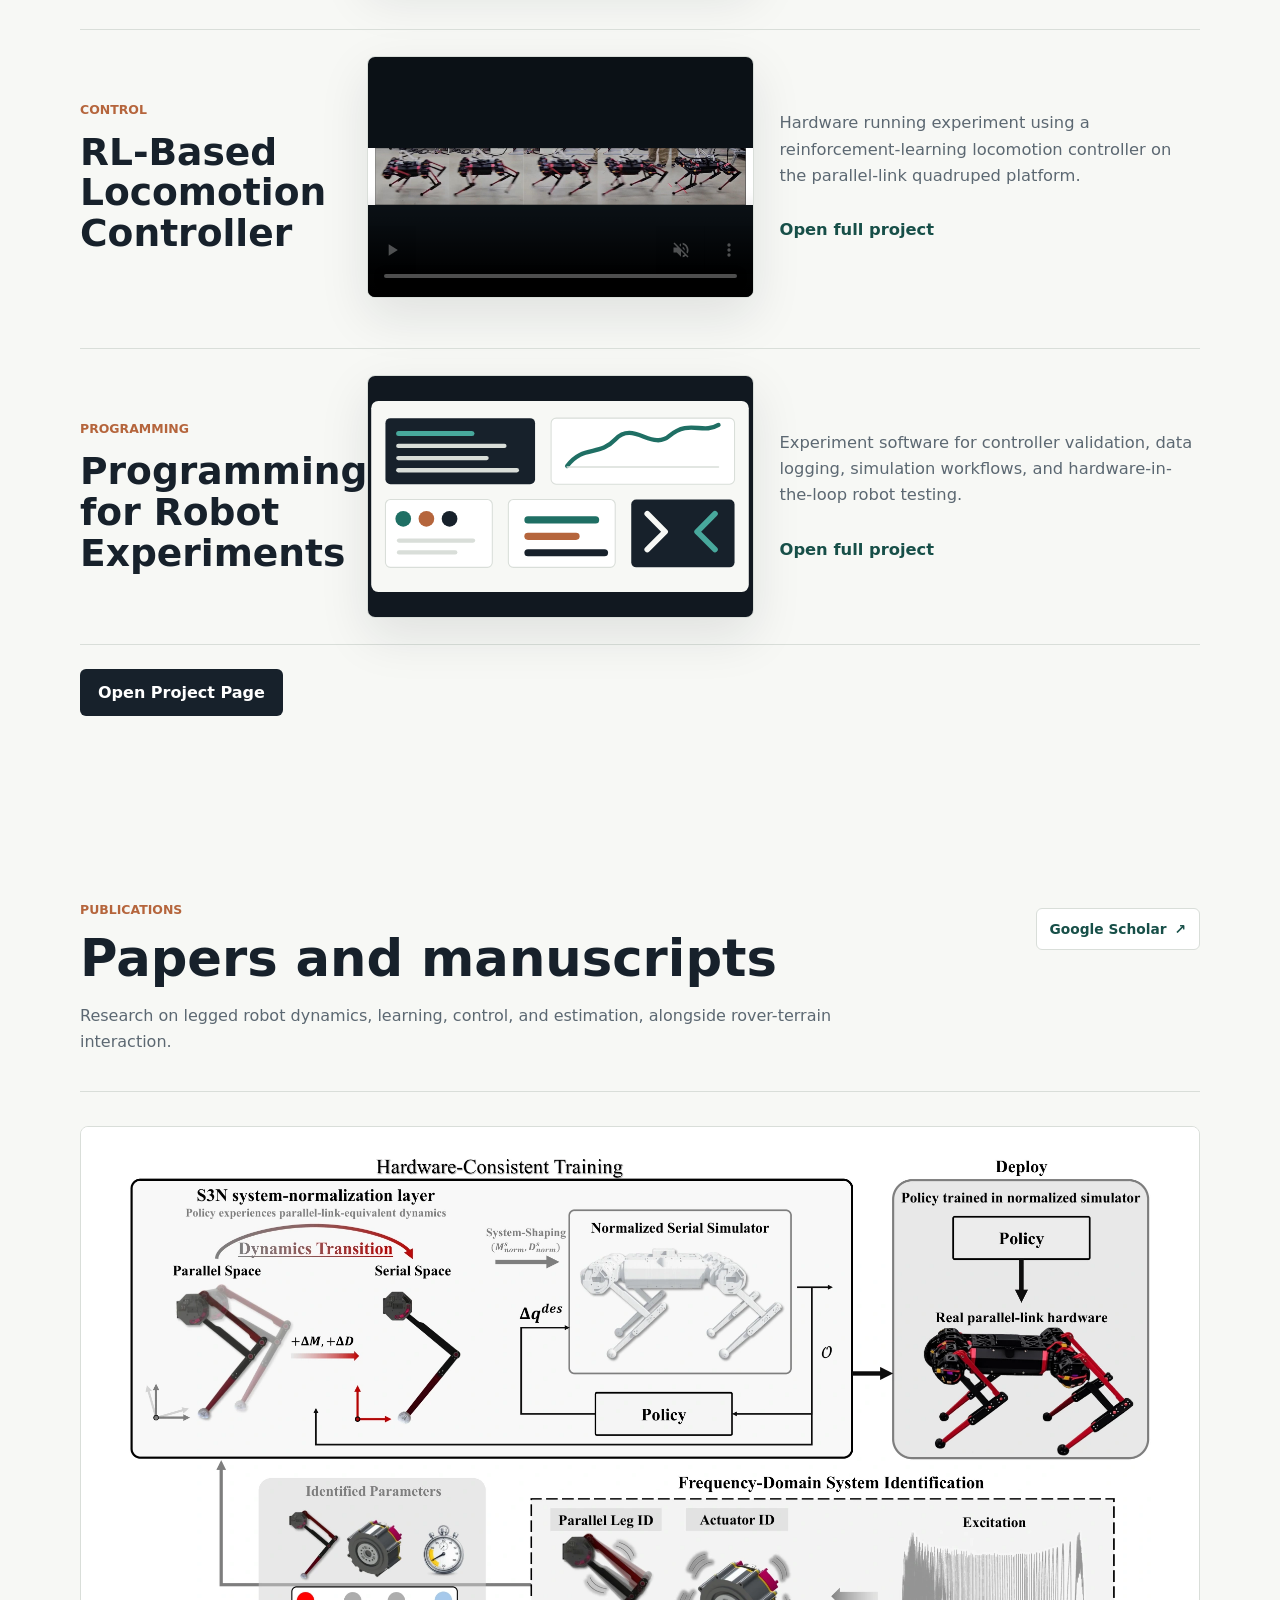
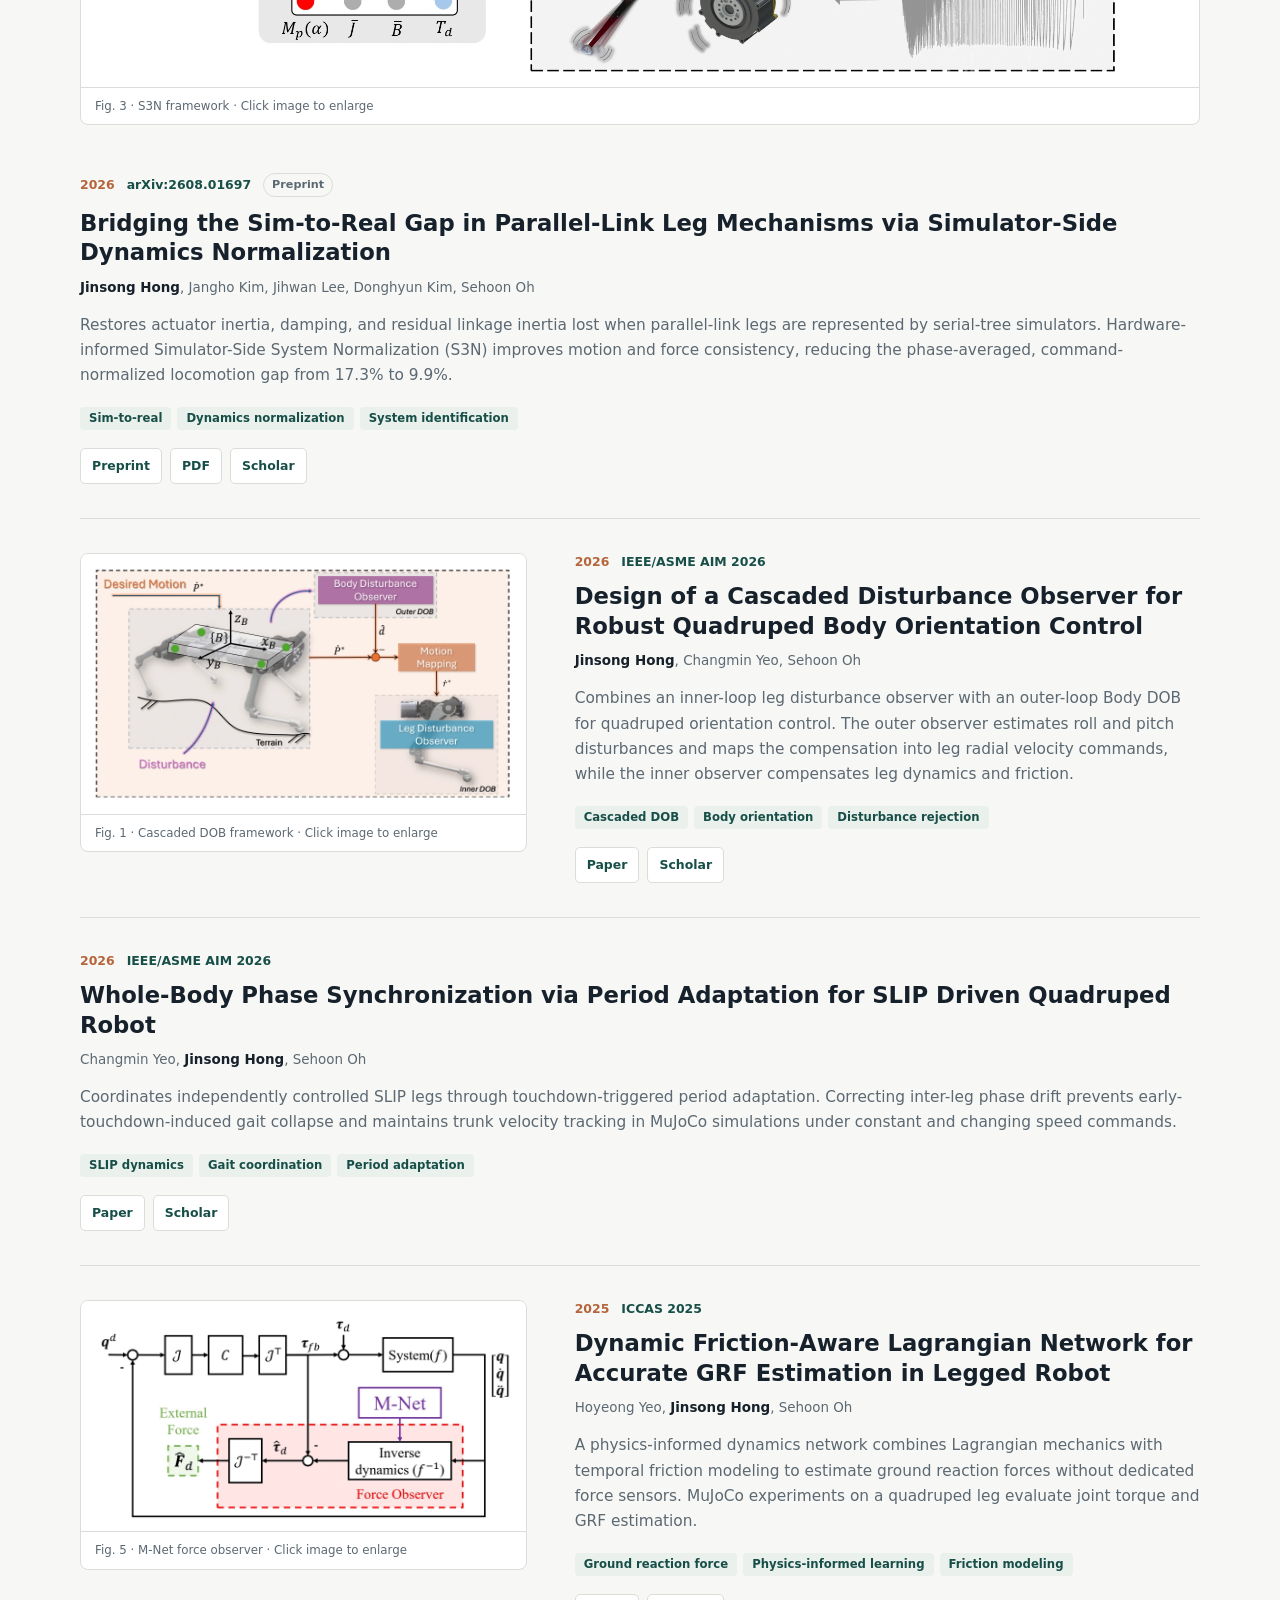
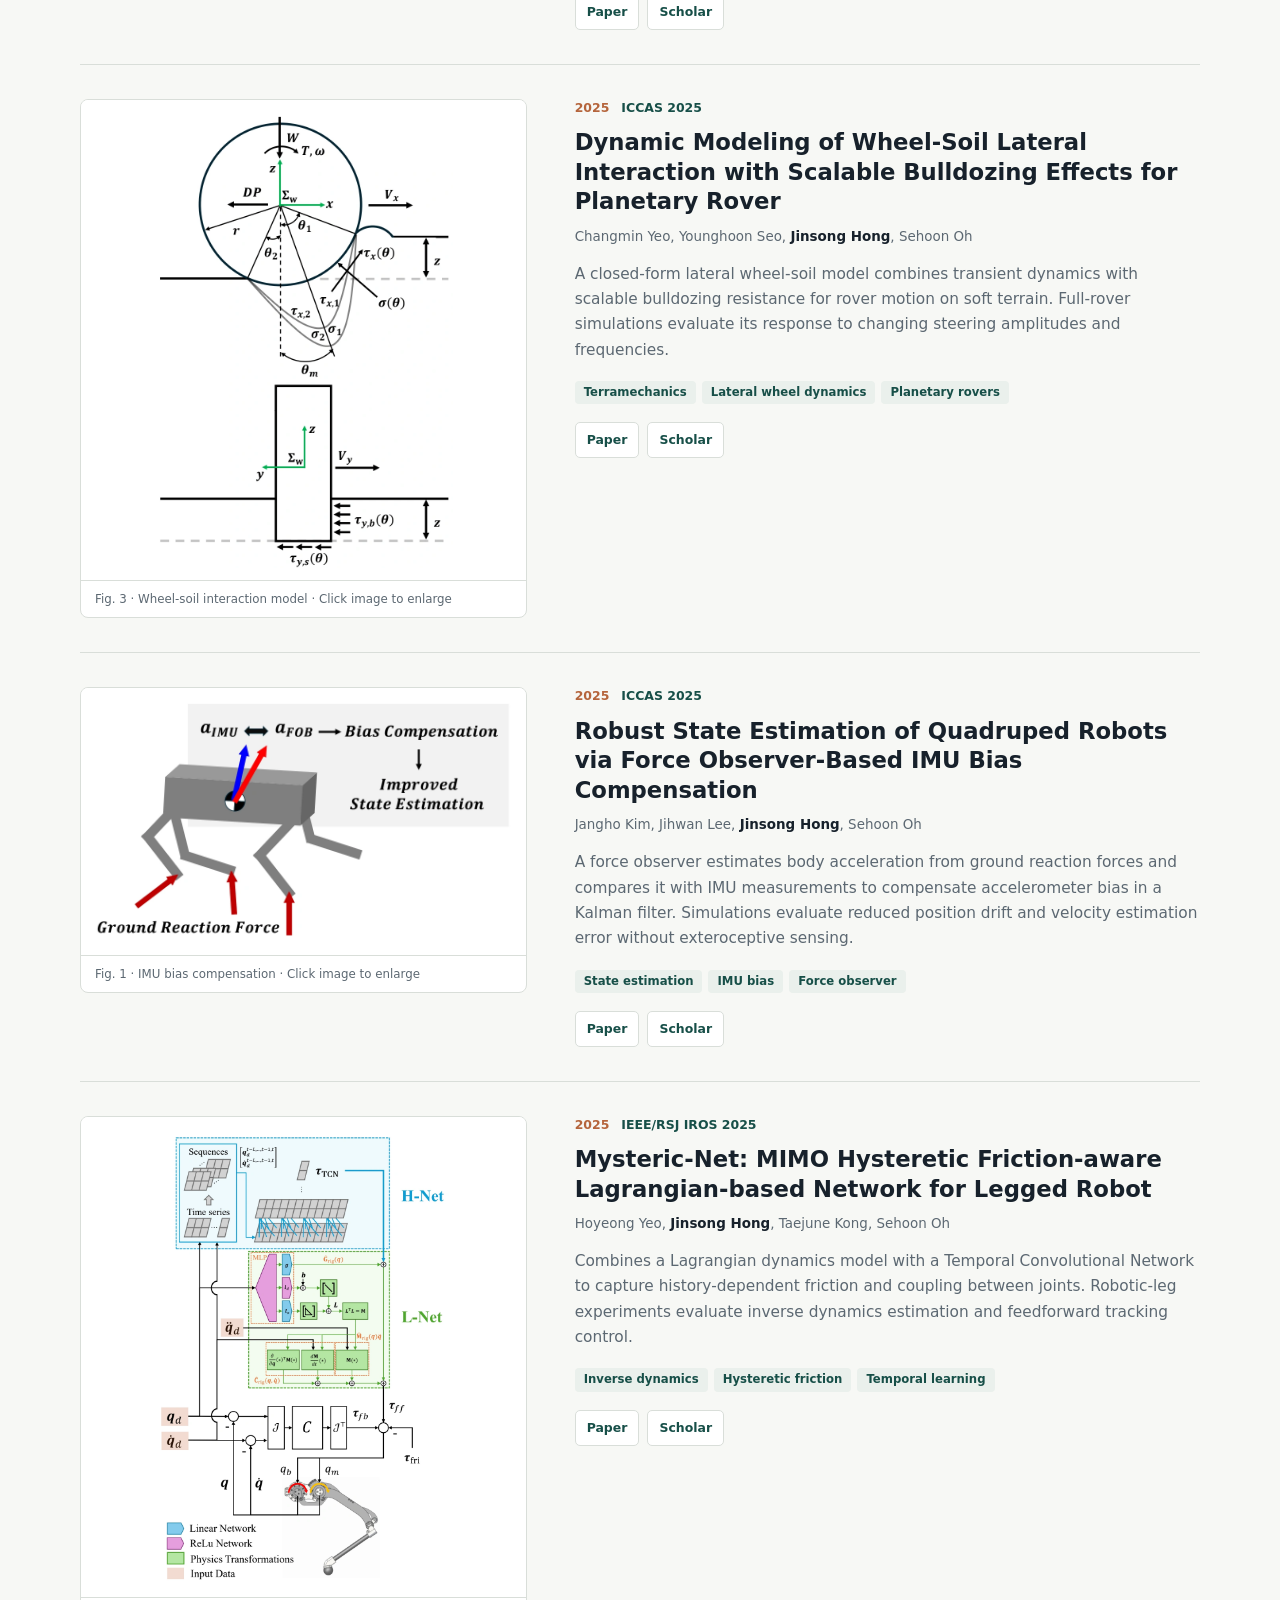
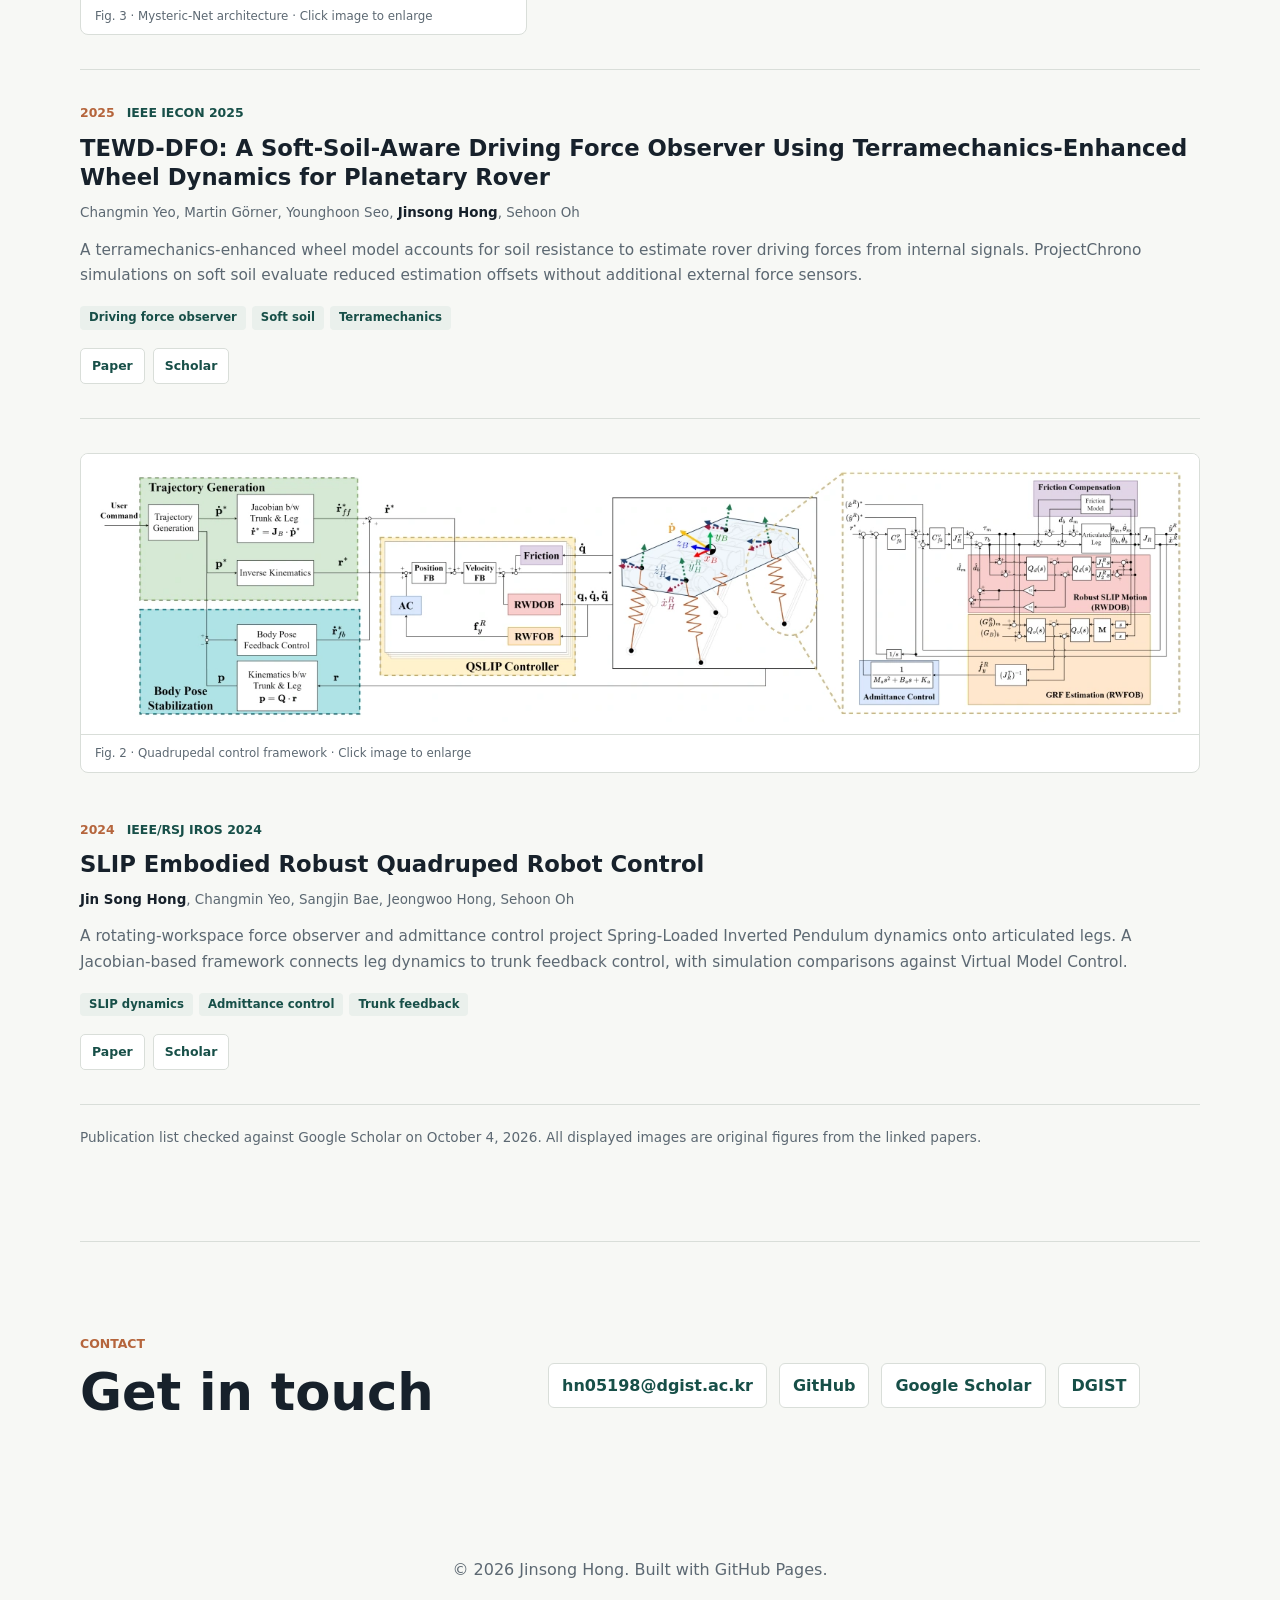
==== commit 6883b96f: "Remove 2023 quadrupedal jumping preprint from homepage" ====
--- a/index.html
+++ b/index.html
@@ -560,33 +560,6 @@
             </div>
           </div>
         </article>
-        <article class="publication" id="pub-slip-jumping" aria-labelledby="pub-slip-jumping-title">
-          <figure class="publication-media">
-            <a href="assets/publications/slip-jumping-paper.webp" target="_blank" rel="noopener noreferrer" aria-label="Enlarge Fig. 12 · Quadrupedal jumping experiment">
-              <img src="assets/publications/slip-jumping-paper.webp" alt="Original paper Figure 12 showing four successive frames of the quadruped robot jumping experiment" width="615" height="87" loading="lazy" decoding="async">
-            </a>
-            <figcaption><a href="https://www.techrxiv.org/doi/pdf/10.36227/techrxiv.24321025.v1" target="_blank" rel="noopener noreferrer">Fig. 12 · Quadrupedal jumping experiment</a> <span aria-hidden="true">·</span> <a href="https://creativecommons.org/licenses/by-nc-sa/4.0/" target="_blank" rel="noopener noreferrer">CC BY-NC-SA 4.0</a> <span aria-hidden="true">·</span> Click image to enlarge</figcaption>
-          </figure>
-          <div class="publication-copy">
-            <div class="publication-meta">
-              <span class="pub-year">2023</span>
-              <span class="pub-venue">TechRxiv</span>
-              <span class="publication-status">Preprint</span>
-            </div>
-            <h3 id="pub-slip-jumping-title"><a href="https://doi.org/10.36227/techrxiv.24321025.v1" target="_blank" rel="noopener noreferrer">A Stable Quadrupedal Jumping Control based on SLIP Dynamics Realization with High Reduction Ratio Actuator</a></h3>
-            <p class="publication-authors">Jeongwoo Hong, Sangjin Bae, <strong>JinSong Hong</strong>, Changmin Yeo, Sehoon Oh</p>
-            <p class="publication-summary">Realizes compliant SLIP dynamics on articulated legs with high reduction ratio actuators using admittance control in the rotating workspace. A trunk-to-leg Jacobian connects body motion to the SLIP-realized legs, enabling stable vertical jumping without passive springs or foot force sensors.</p>
-            <div class="publication-topics" aria-label="Research topics">
-              <span>Quadrupedal jumping</span>
-              <span>Virtual compliance</span>
-              <span>Geared actuators</span>
-            </div>
-            <div class="publication-links" aria-label="Paper links">
-              <a href="https://doi.org/10.36227/techrxiv.24321025.v1" target="_blank" rel="noopener noreferrer">Preprint</a>
-              <a href="https://scholar.google.com/citations?view_op=view_citation&amp;hl=en&amp;user=s02ND78AAAAJ&amp;citation_for_view=s02ND78AAAAJ:u5HHmVD_uO8C" target="_blank" rel="noopener noreferrer">Scholar</a>
-            </div>
-          </div>
-        </article>
       </div>
       <p class="publication-note">
         Publication list checked against Google Scholar on October 4, 2026. All displayed images are original figures from the linked papers.
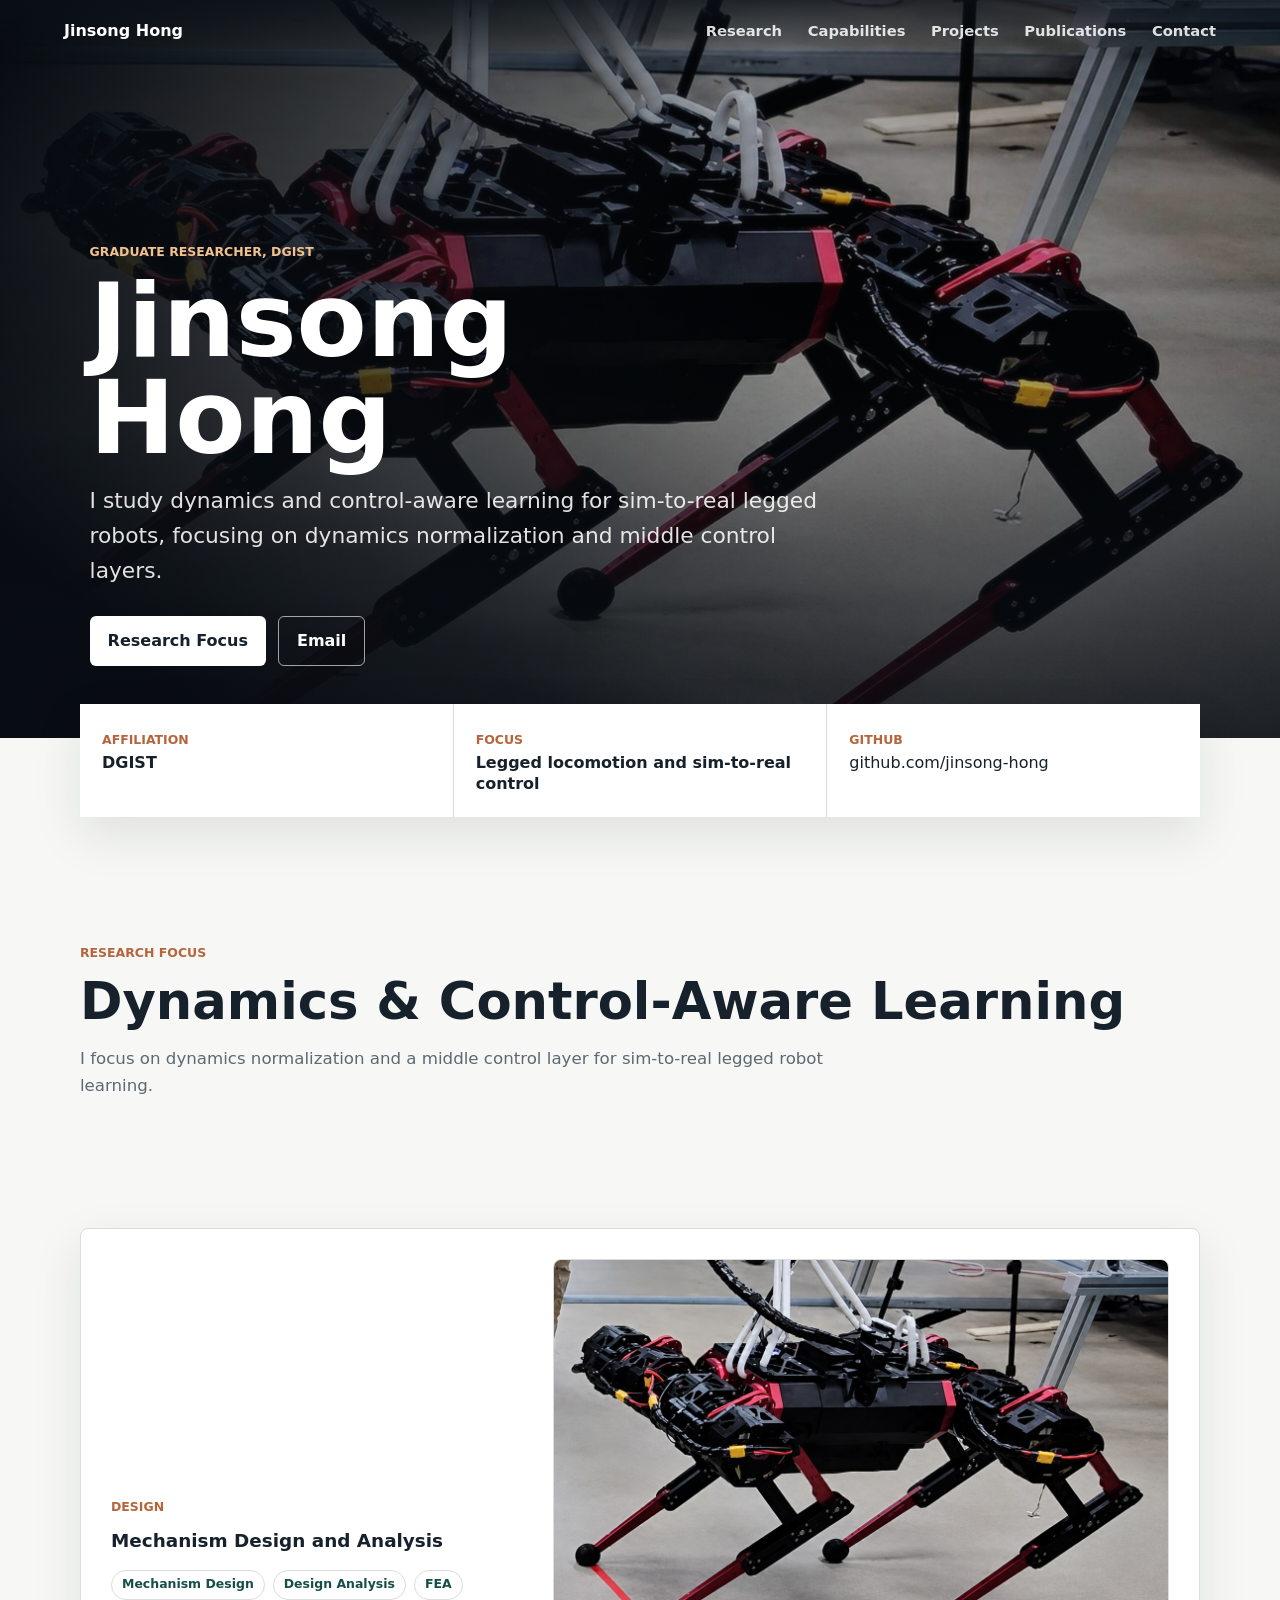
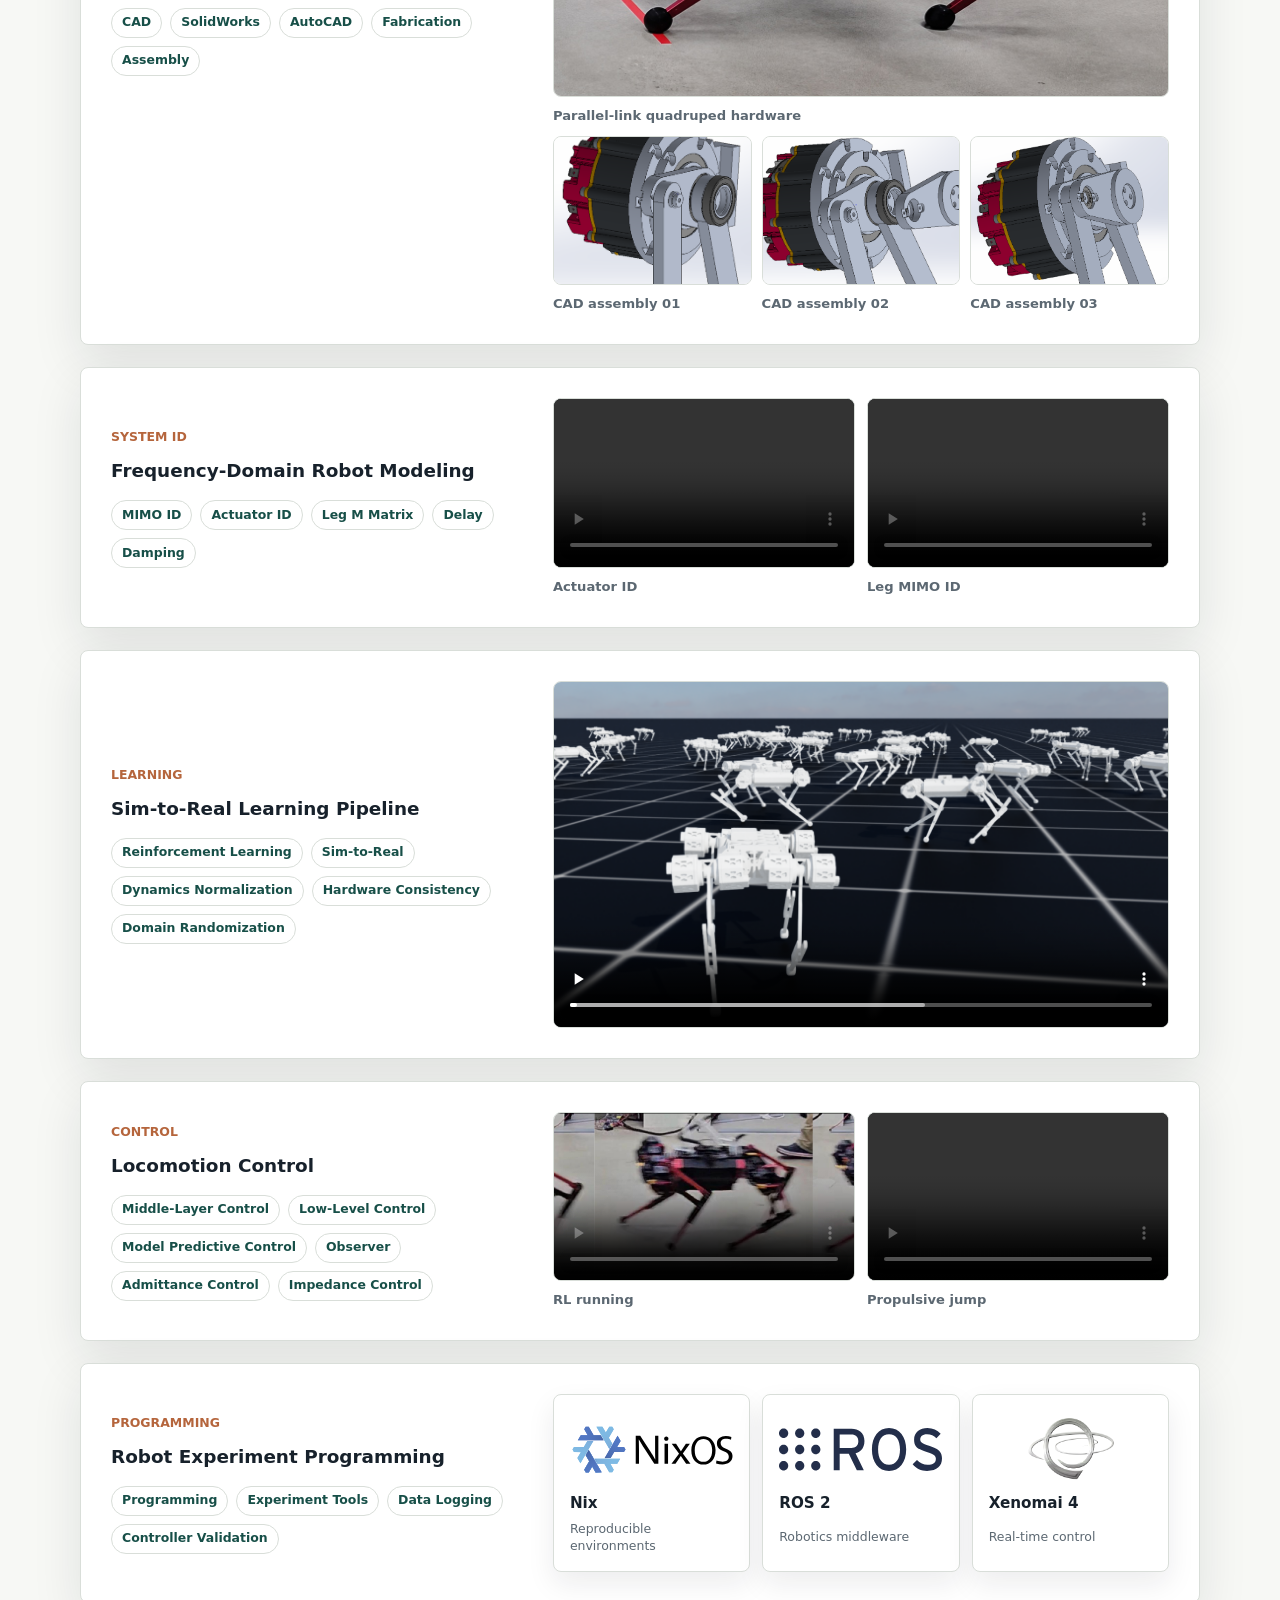
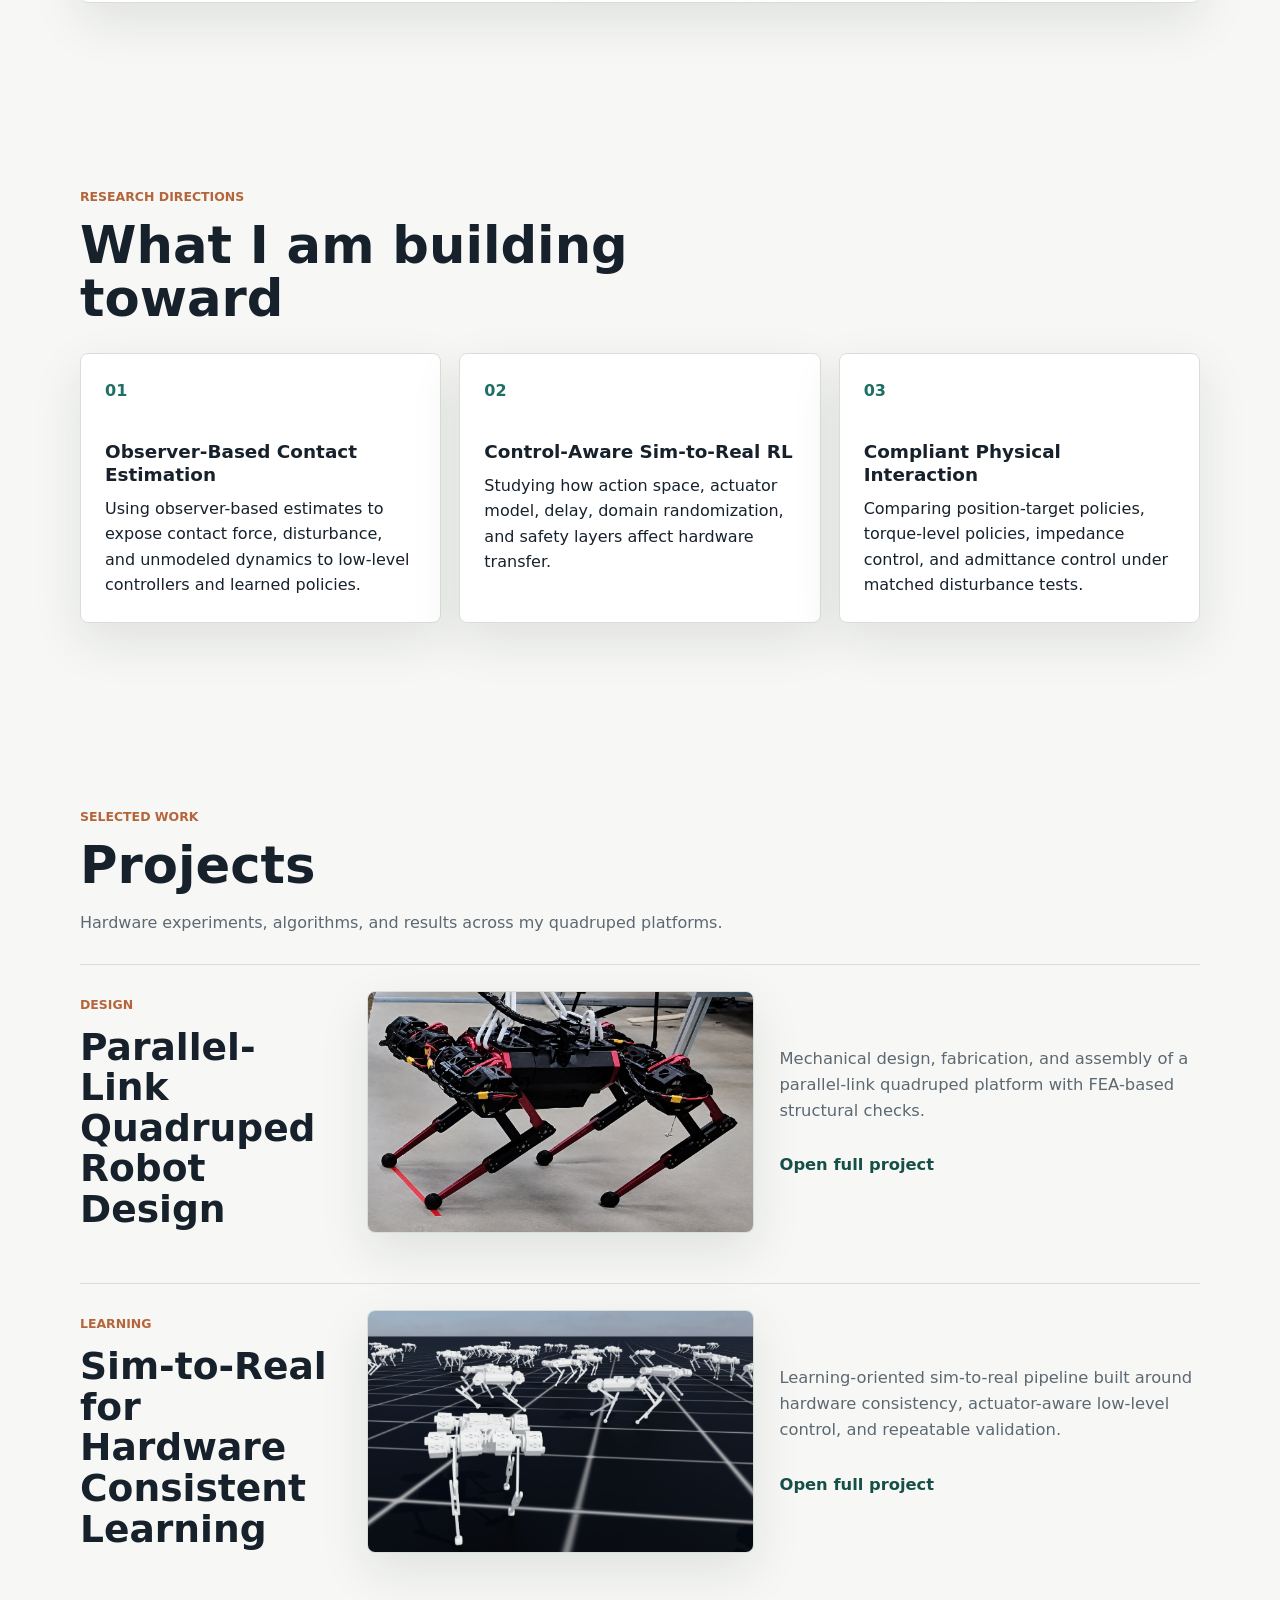
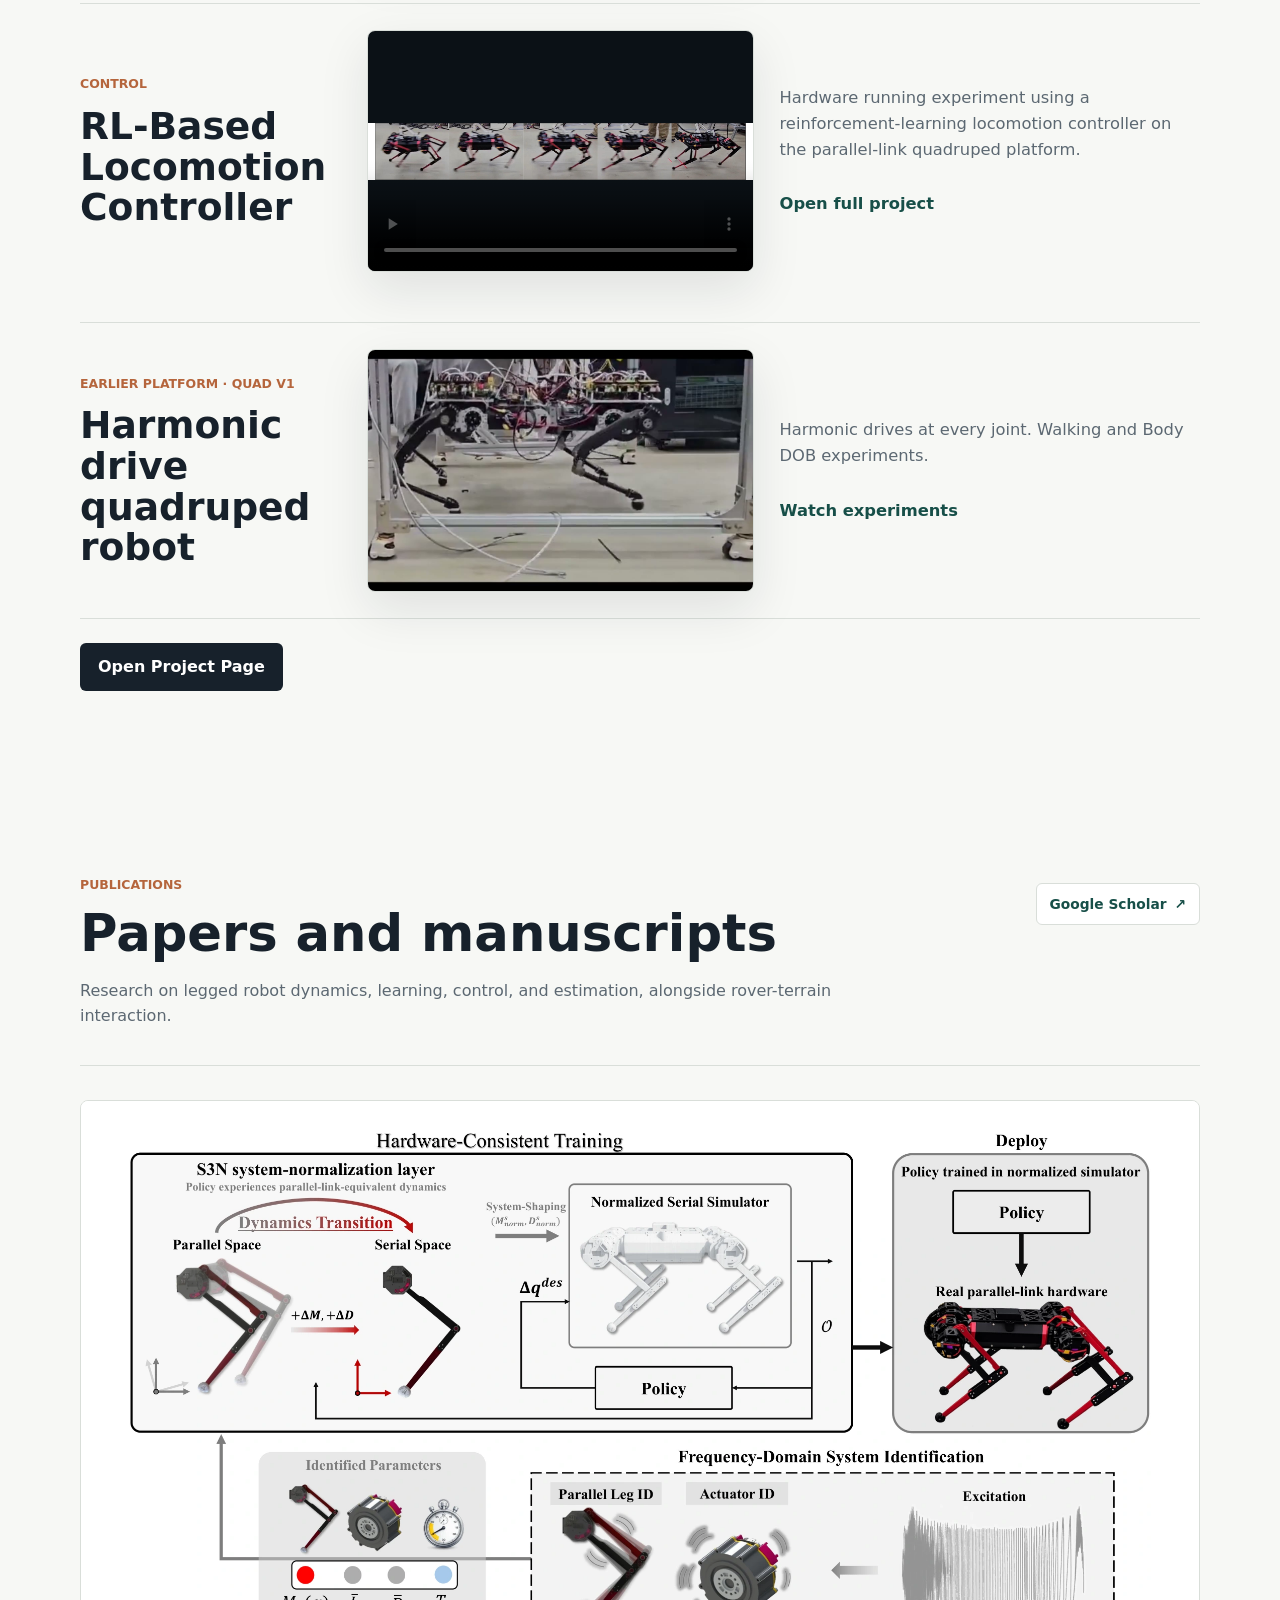
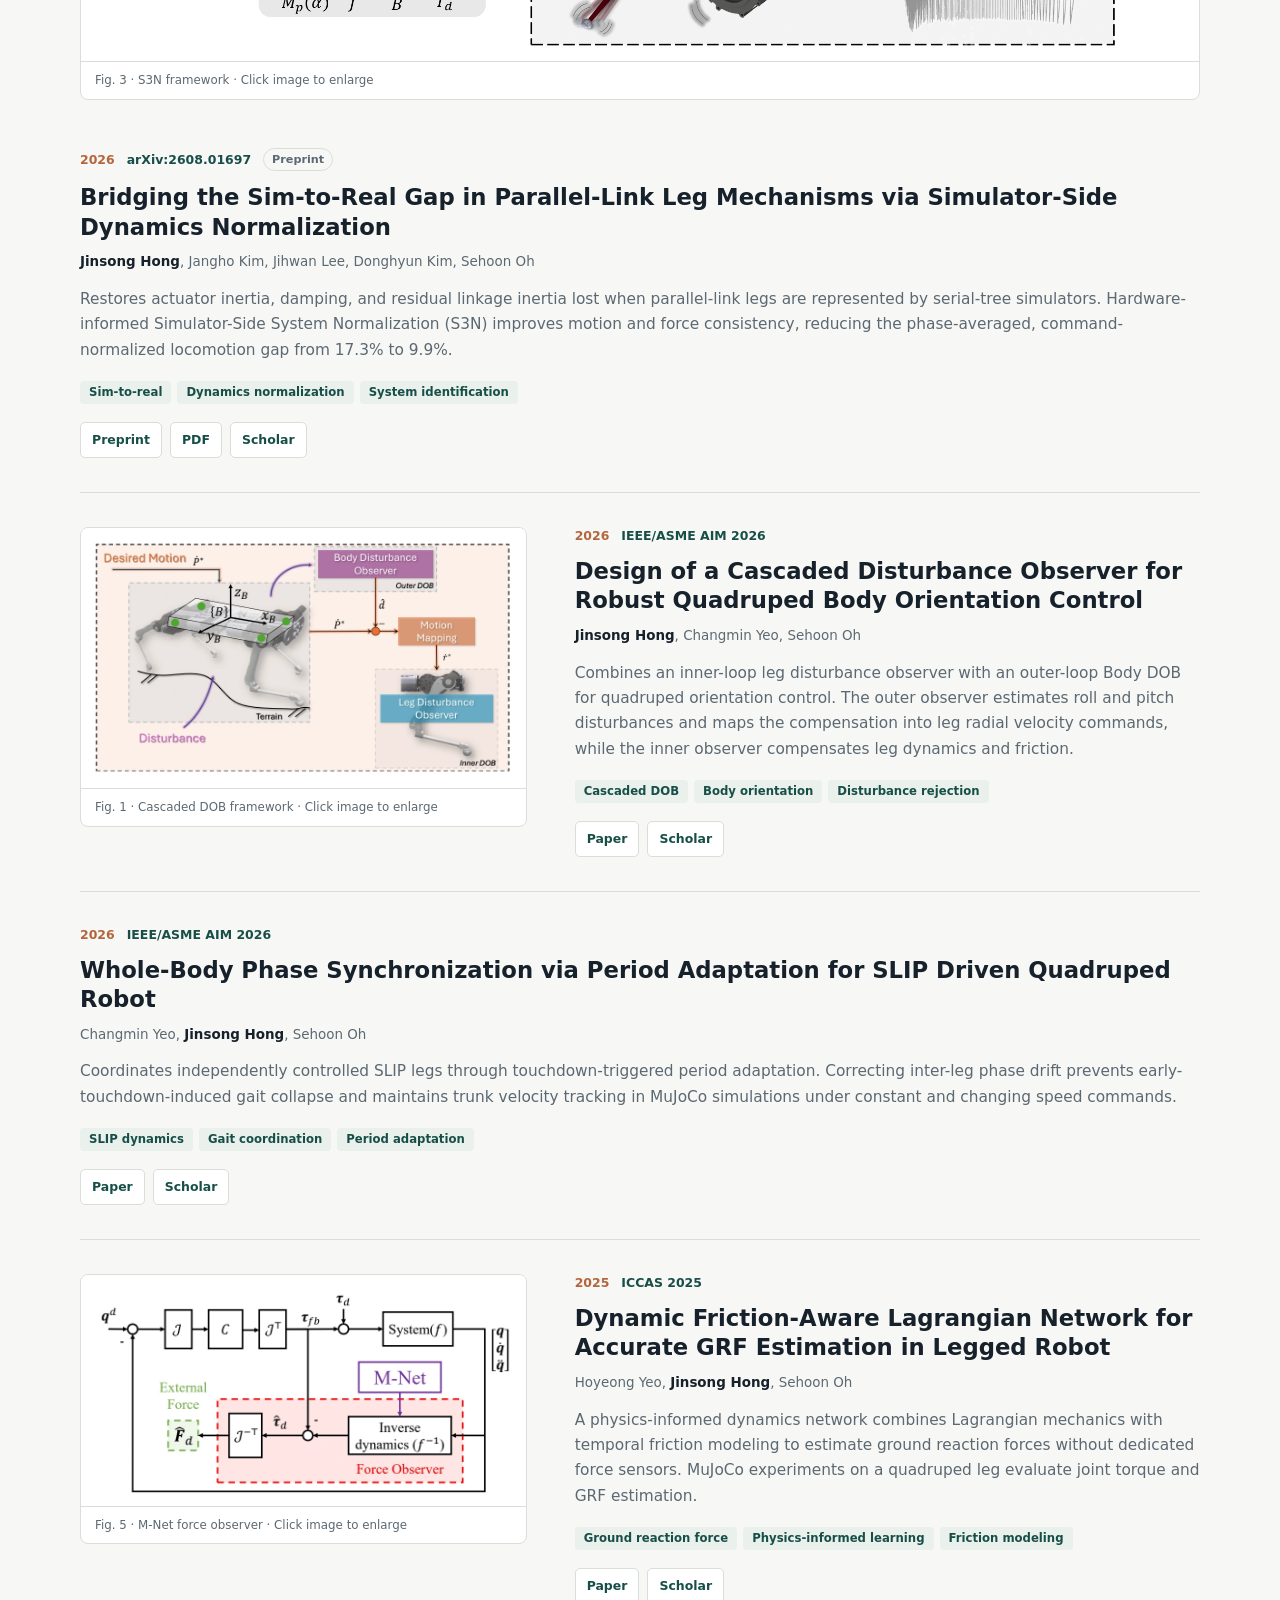
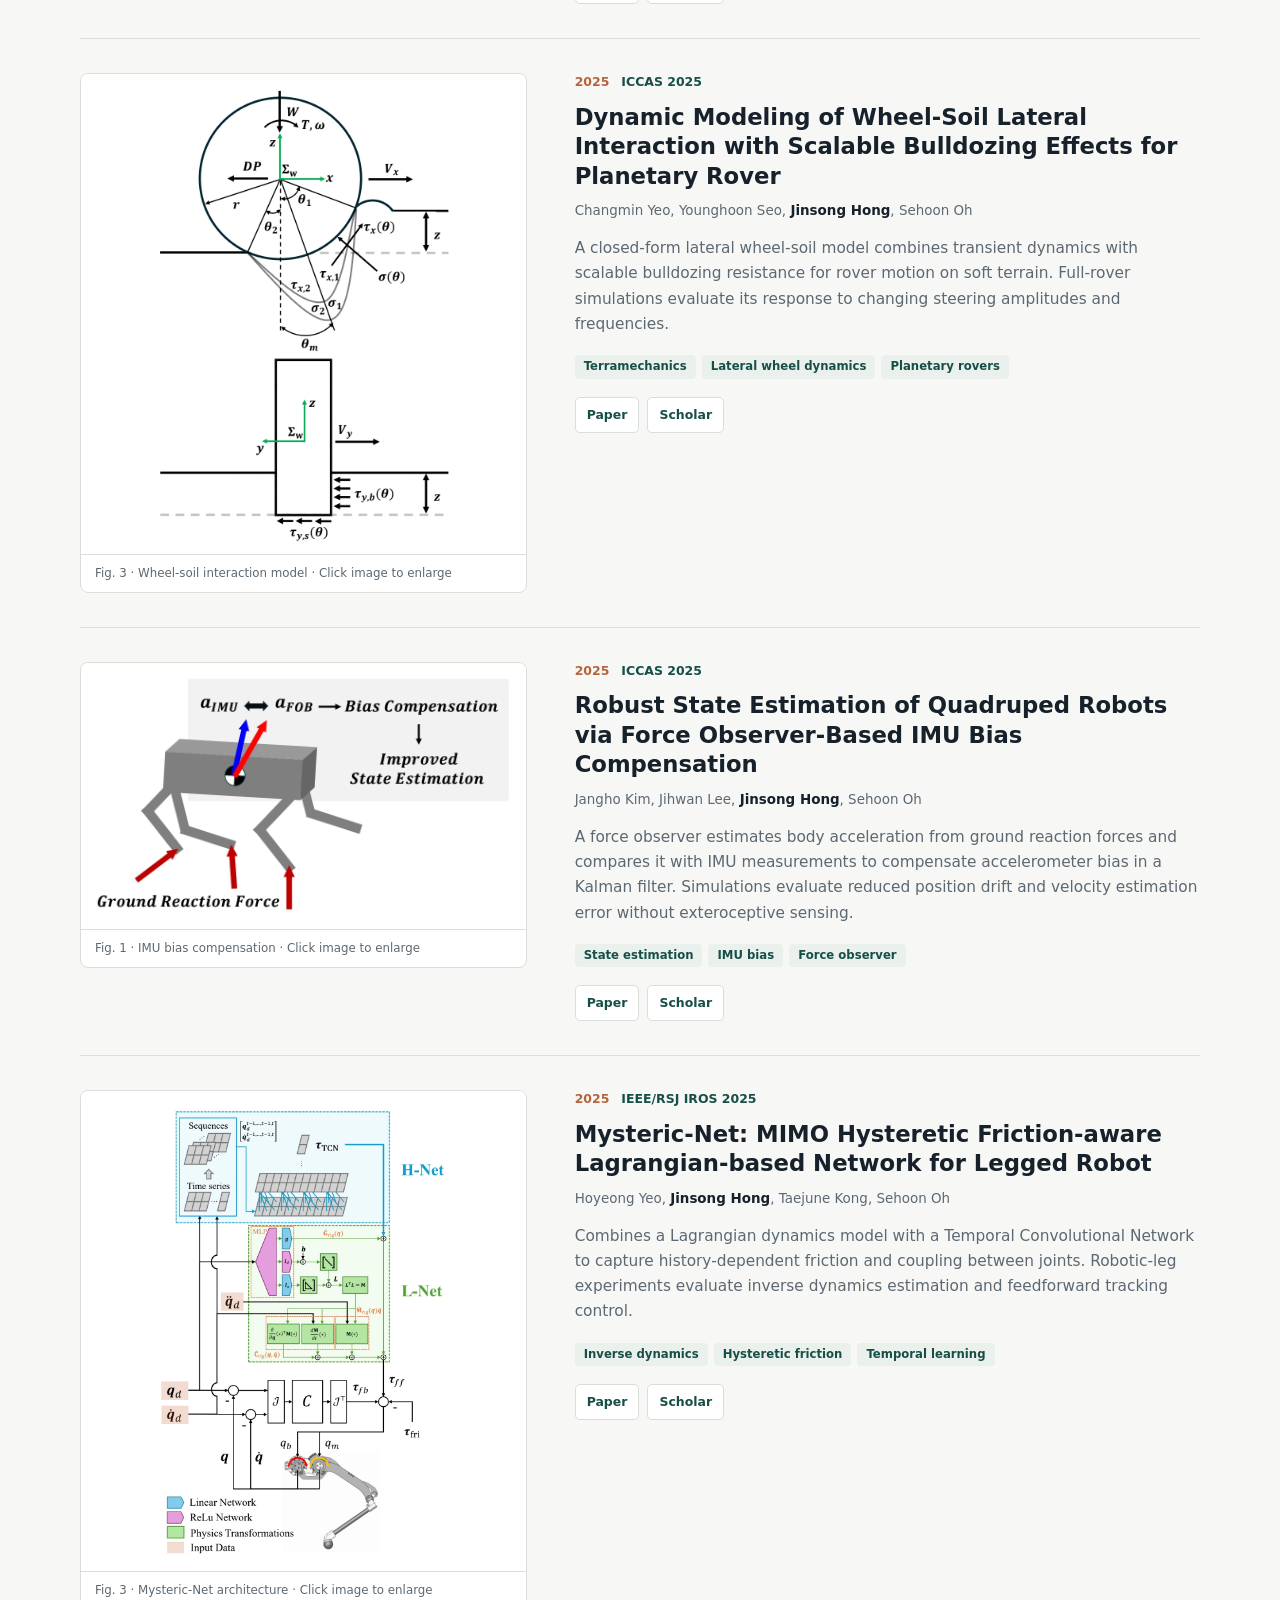
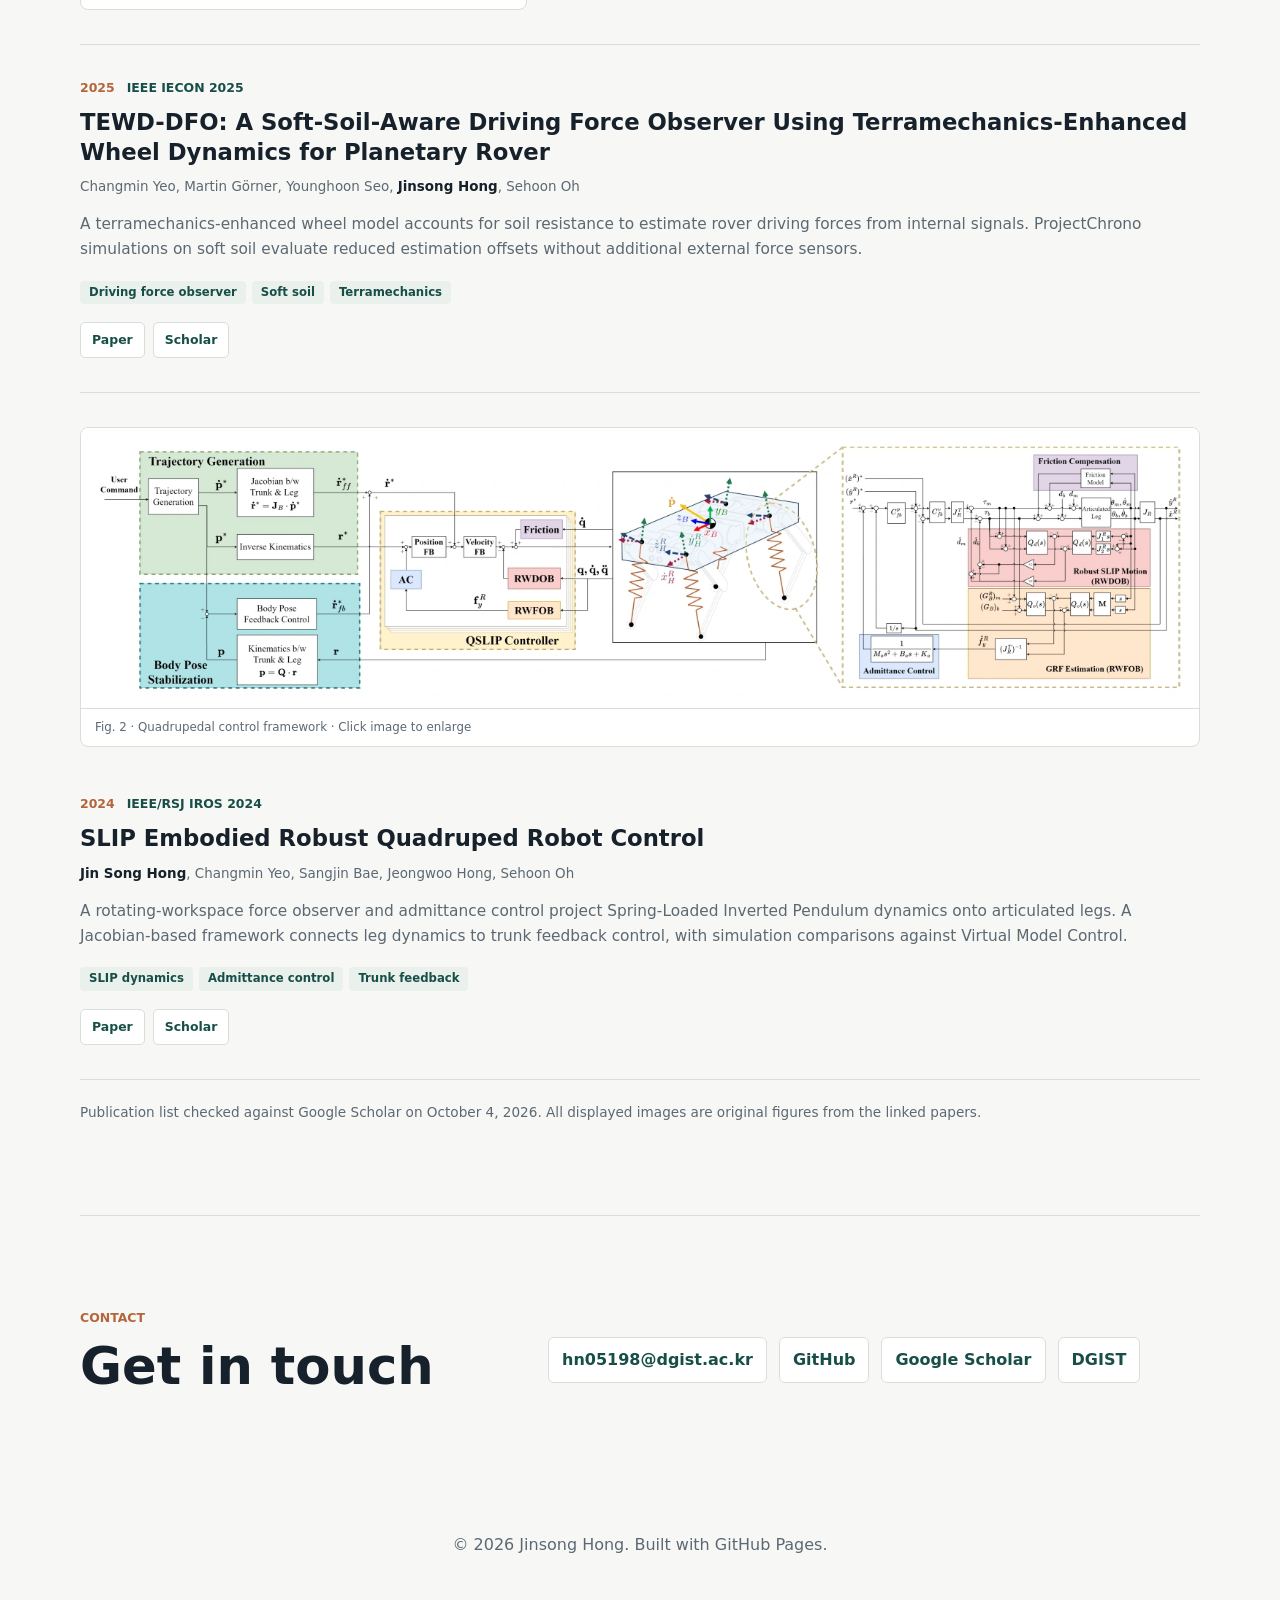
==== commit 6c7a15d7: "Add harmonic drive quadruped experiments and visual project gallery" ====
--- a/index.html
+++ b/index.html
@@ -5,7 +5,7 @@
   <meta name="viewport" content="width=device-width, initial-scale=1">
   <meta name="description" content="Personal academic website for Jinsong Hong, a robotics researcher working on dynamics and control-aware learning for sim-to-real legged robots.">
   <title>Jinsong Hong | Robotics Researcher</title>
-  <link rel="stylesheet" href="styles.css?v=paper-figures-20261004">
+  <link rel="stylesheet" href="styles.css?v=visual-projects-20261105">
 </head>
 <body>
   <header class="site-header">
@@ -249,8 +249,7 @@
         <p class="section-kicker">Selected Work</p>
         <h2 id="projects-title">Projects</h2>
         <p class="section-summary">
-          A compact overview of my current work. Detailed figures, design
-          analysis, and media are collected on the project page.
+          Hardware experiments, algorithms, and results across my quadruped platforms.
         </p>
       </div>
       <div class="project-overview-list">
@@ -306,18 +305,17 @@
         </article>
         <article class="project-overview-item">
           <div class="project-overview-title">
-            <p class="project-label">Programming</p>
-            <h3><a href="projects.html#programming">Programming for Robot Experiments</a></h3>
-          </div>
-          <a class="project-overview-media" href="projects.html#programming" aria-label="Open programming project">
-            <img src="assets/tooling/programming-panel.svg" alt="Abstract robot programming dashboard" loading="lazy">
+            <p class="project-label">Earlier Platform &middot; Quad v1</p>
+            <h3><a href="projects.html#quad-v1">Harmonic drive quadruped robot</a></h3>
+          </div>
+          <a class="project-overview-media" href="projects.html#quad-v1" aria-label="Open harmonic drive quadruped robot experiments">
+            <img src="assets/video-posters/quad-v1-walking.jpg" alt="Quad v1 quadruped robot with harmonic drives at every joint" loading="lazy">
           </a>
           <div class="project-overview-copy">
             <p>
-              Experiment software for controller validation, data logging,
-              simulation workflows, and hardware-in-the-loop robot testing.
+              Harmonic drives at every joint. Walking and Body DOB experiments.
             </p>
-            <a class="project-link" href="projects.html#programming">Open full project</a>
+            <a class="project-link" href="projects.html#quad-v1">Watch experiments</a>
           </div>
         </article>
       </div>
--- a/styles.css
+++ b/styles.css
@@ -475,6 +475,172 @@
   color: var(--accent-strong);
   font-size: 0.86rem;
   font-weight: 850;
+}
+
+.visual-projects .site-header {
+  background: rgba(13, 27, 31, 0.95);
+}
+
+.visual-projects .page-hero {
+  min-height: 300px;
+}
+
+.visual-projects .hero-content {
+  margin-bottom: 36px;
+}
+
+.visual-section {
+  padding-top: 30px;
+  padding-bottom: 48px;
+  scroll-margin-top: 90px;
+}
+
+.visual-section + .visual-section {
+  border-top: 1px solid var(--line);
+}
+
+.visual-heading {
+  display: flex;
+  justify-content: space-between;
+  align-items: end;
+  gap: 16px 28px;
+  flex-wrap: wrap;
+  margin-bottom: 24px;
+}
+
+.visual-heading h2,
+.visual-heading h3 {
+  margin-bottom: 0;
+}
+
+.visual-heading .project-link {
+  margin-top: 0;
+  flex-shrink: 0;
+}
+
+.visual-subheading {
+  padding-top: 38px;
+  scroll-margin-top: 90px;
+}
+
+.visual-subheading h3 {
+  font-size: clamp(1.6rem, 3vw, 2.3rem);
+}
+
+.platform-note {
+  margin: 12px 0 0;
+  color: var(--accent-strong);
+  font-weight: 700;
+}
+
+.visual-grid {
+  display: grid;
+  grid-template-columns: repeat(2, minmax(0, 1fr));
+  gap: 22px;
+}
+
+.visual-grid-three {
+  grid-template-columns: repeat(3, minmax(0, 1fr));
+}
+
+.visual-card {
+  min-width: 0;
+  margin: 0;
+  overflow: hidden;
+  border: 1px solid var(--line);
+  border-radius: 8px;
+  background: var(--panel);
+  scroll-margin-top: 90px;
+}
+
+.visual-card > a {
+  display: block;
+}
+
+.visual-card img,
+.visual-card video {
+  display: block;
+  width: 100%;
+  height: auto;
+  aspect-ratio: 16 / 10;
+  object-fit: contain;
+  background: #ffffff;
+}
+
+.visual-card video {
+  background: #10191e;
+}
+
+.visual-card figcaption {
+  display: flex;
+  flex-direction: column;
+  gap: 3px;
+  padding: 14px 18px 16px;
+  border-top: 1px solid var(--line);
+  line-height: 1.4;
+}
+
+.visual-card figcaption strong {
+  font-size: 1rem;
+}
+
+.visual-card figcaption span,
+.visual-note {
+  color: var(--muted);
+  font-size: 0.85rem;
+}
+
+.visual-diagram {
+  margin-top: 22px;
+}
+
+.visual-diagram img {
+  aspect-ratio: auto;
+}
+
+.visual-plot img {
+  padding: 10px;
+}
+
+.visual-note {
+  margin: 14px 0 0;
+}
+
+.visual-more {
+  margin-top: 24px;
+}
+
+.visual-more > summary {
+  padding: 16px 0;
+  color: var(--accent-strong);
+  cursor: pointer;
+  font-weight: 750;
+}
+
+.visual-more .visual-diagram {
+  margin-top: 0;
+}
+
+.visual-card a:focus-visible,
+.visual-more > summary:focus-visible {
+  outline: 3px solid var(--accent);
+  outline-offset: -3px;
+}
+
+@media (max-width: 760px) {
+  .visual-grid,
+  .visual-grid-three {
+    grid-template-columns: 1fr;
+  }
+
+  .visual-projects .page-hero {
+    min-height: 280px;
+  }
+
+  .visual-section {
+    padding-top: 24px;
+    padding-bottom: 34px;
+  }
 }
 
 .project-detail {
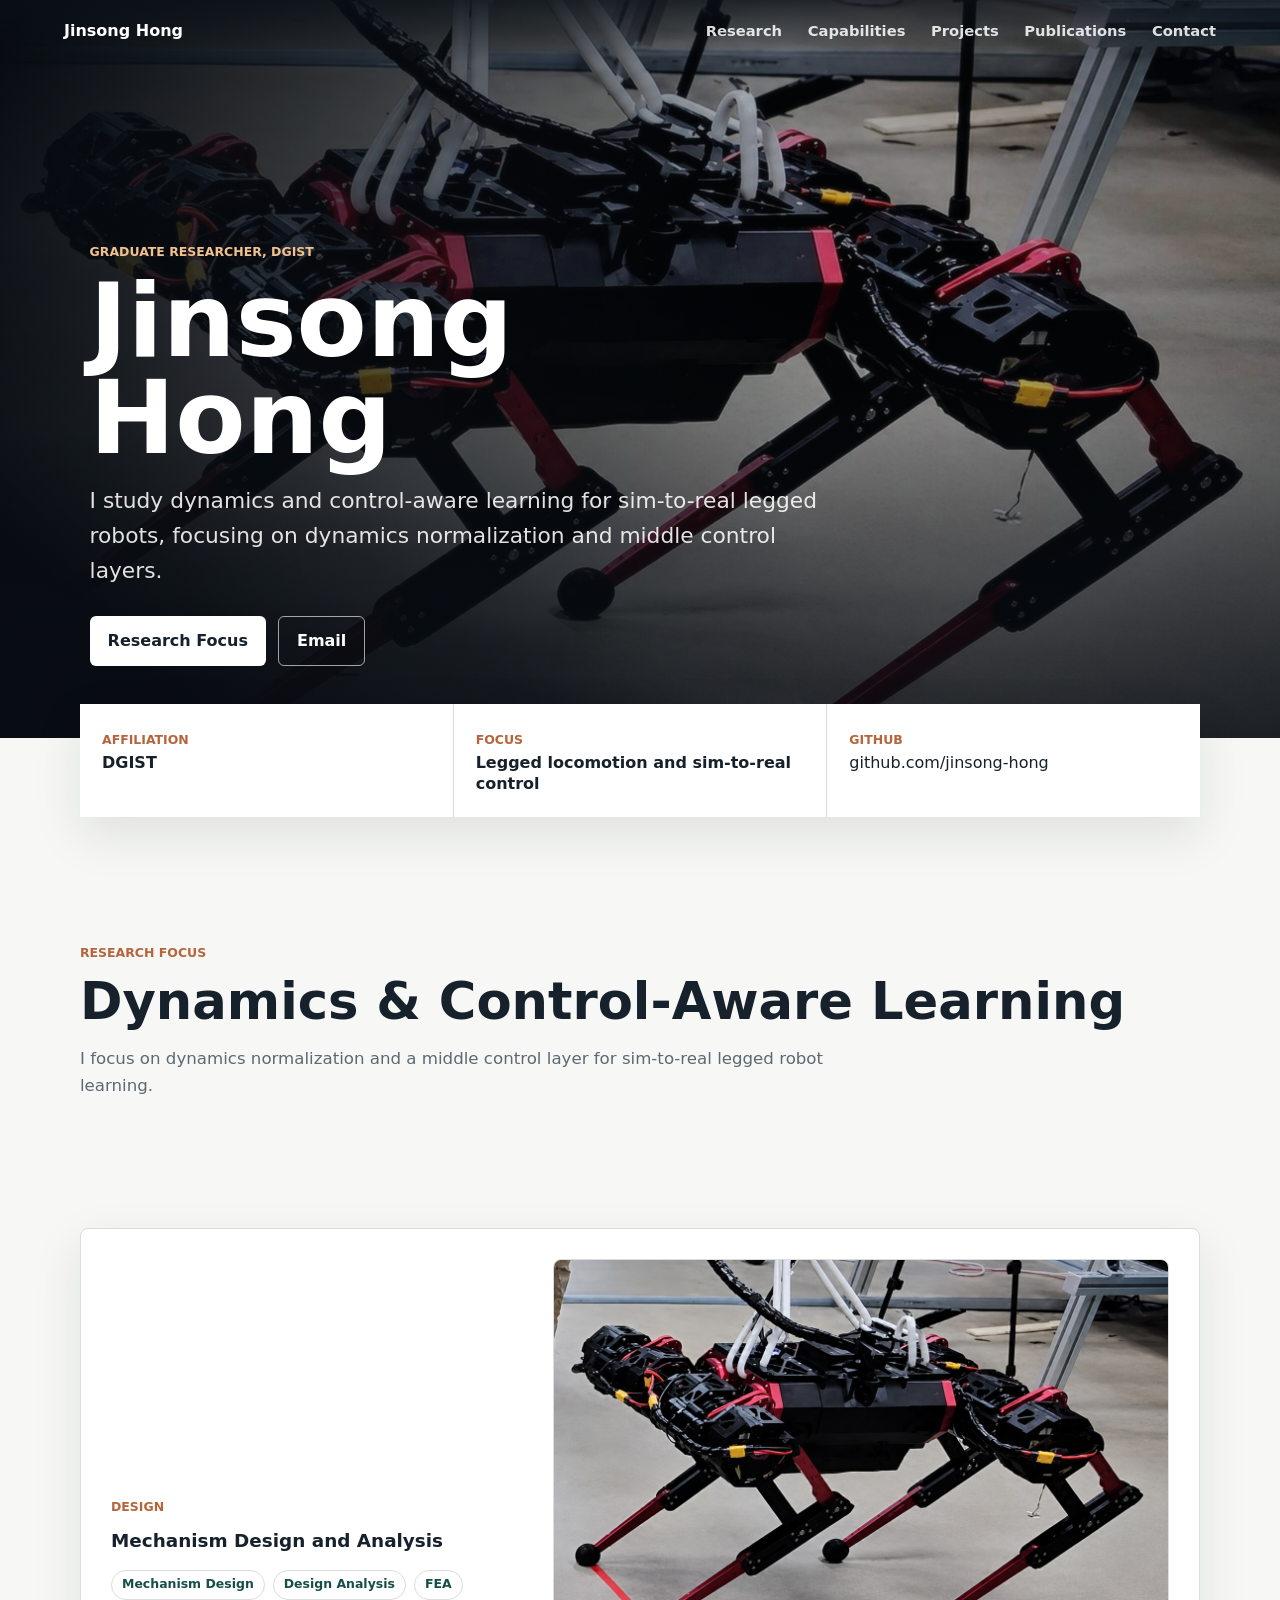
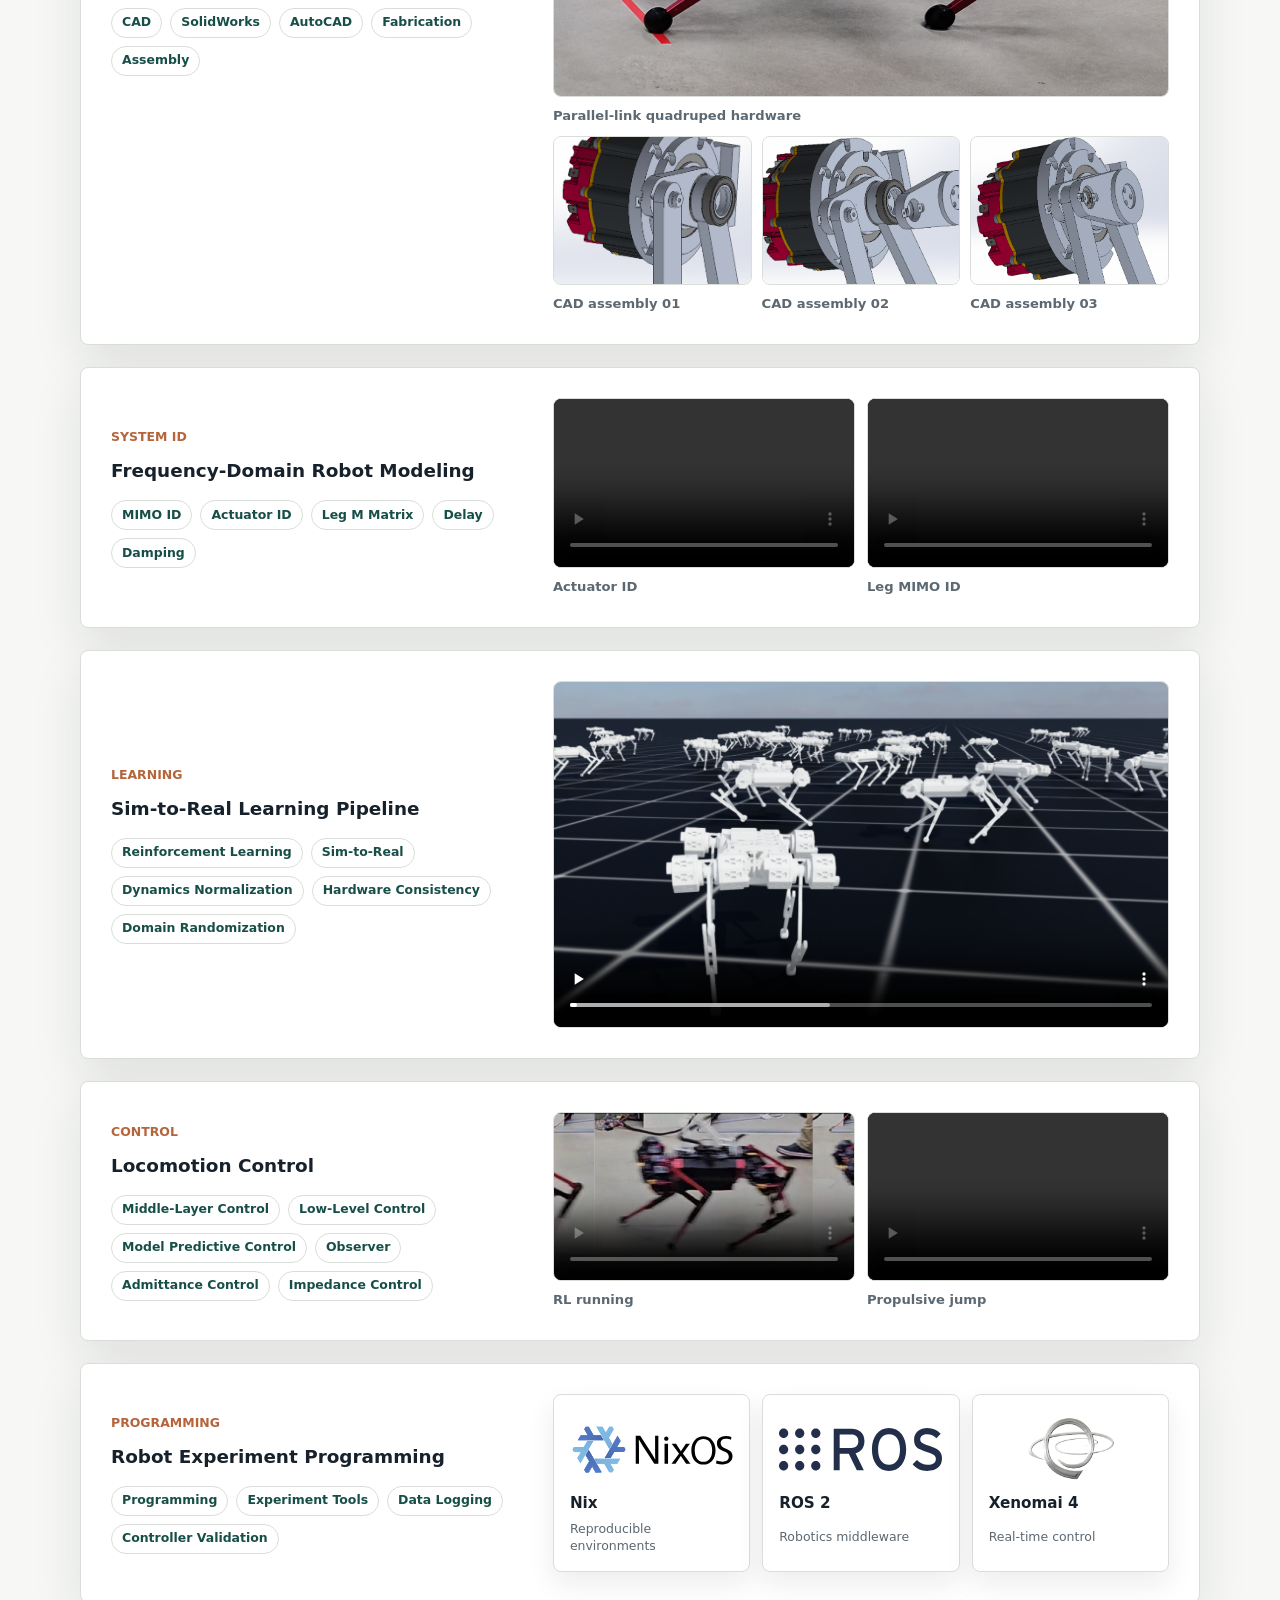
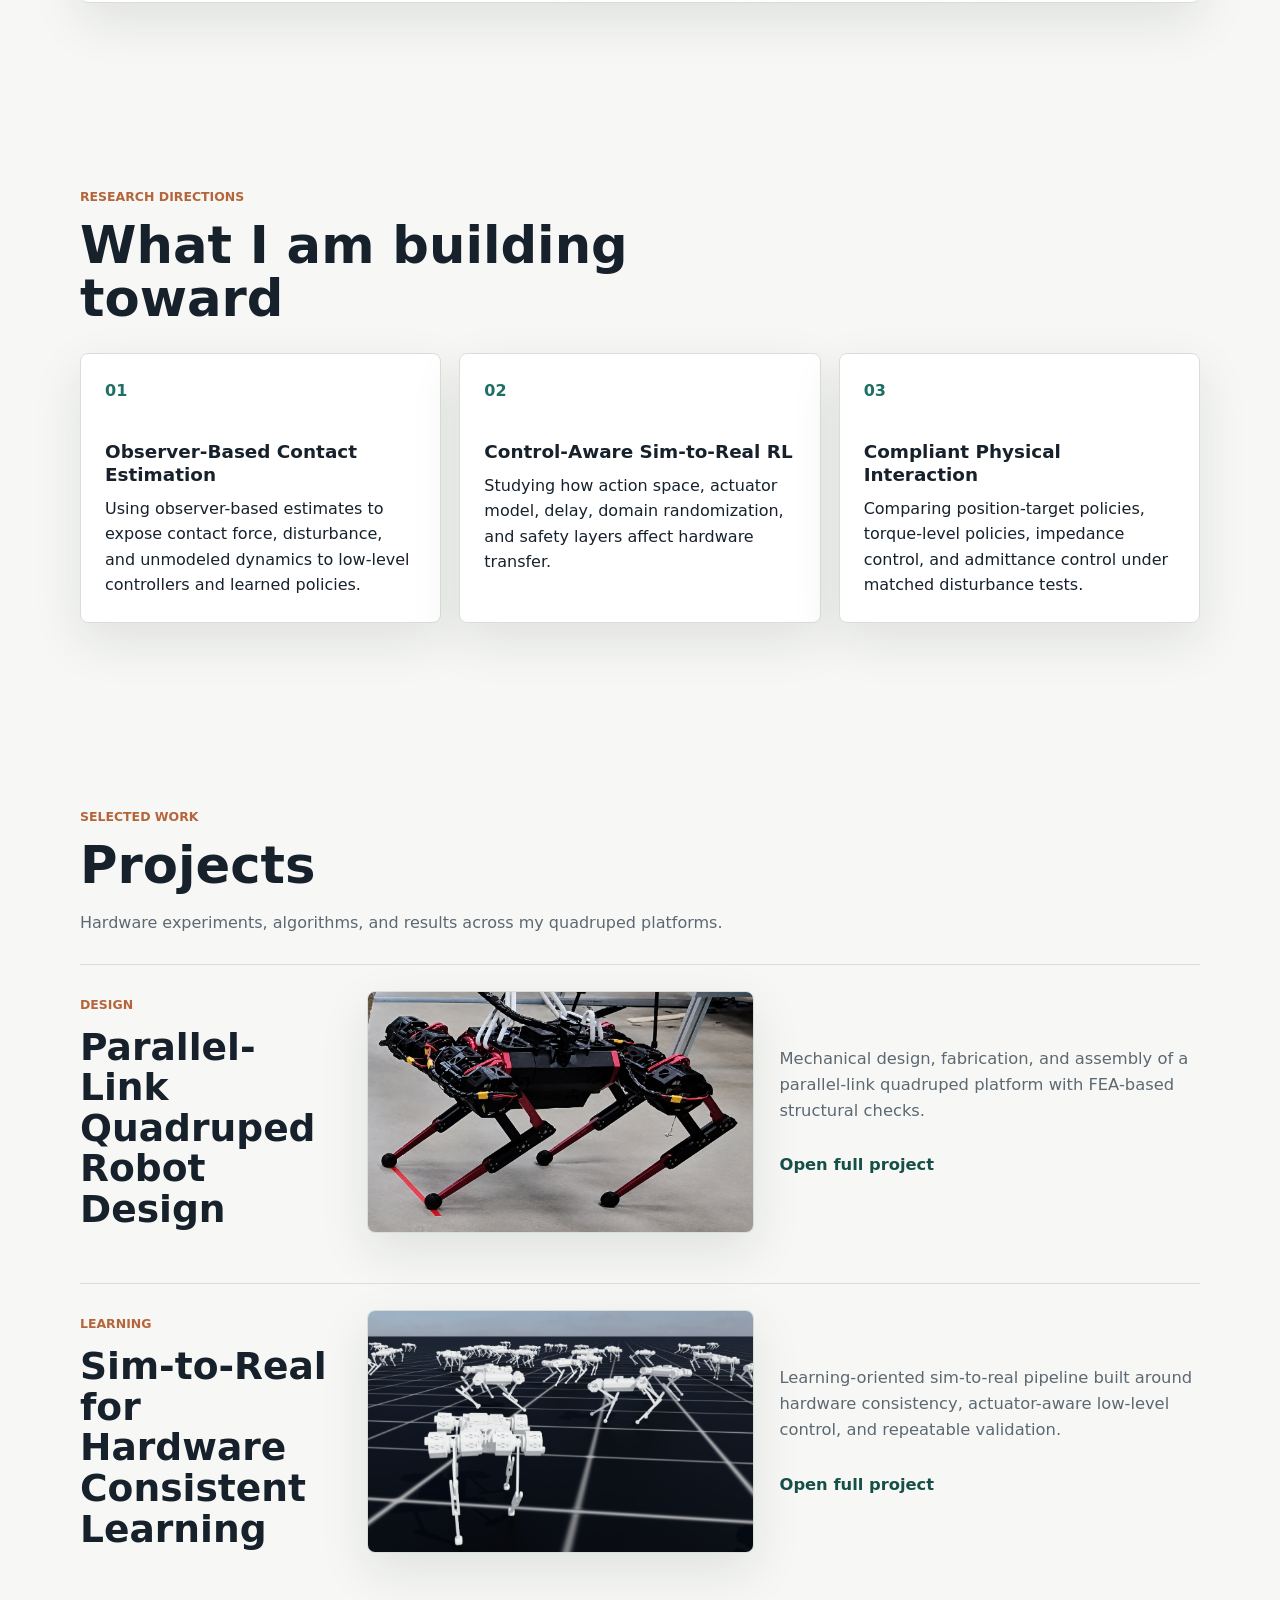
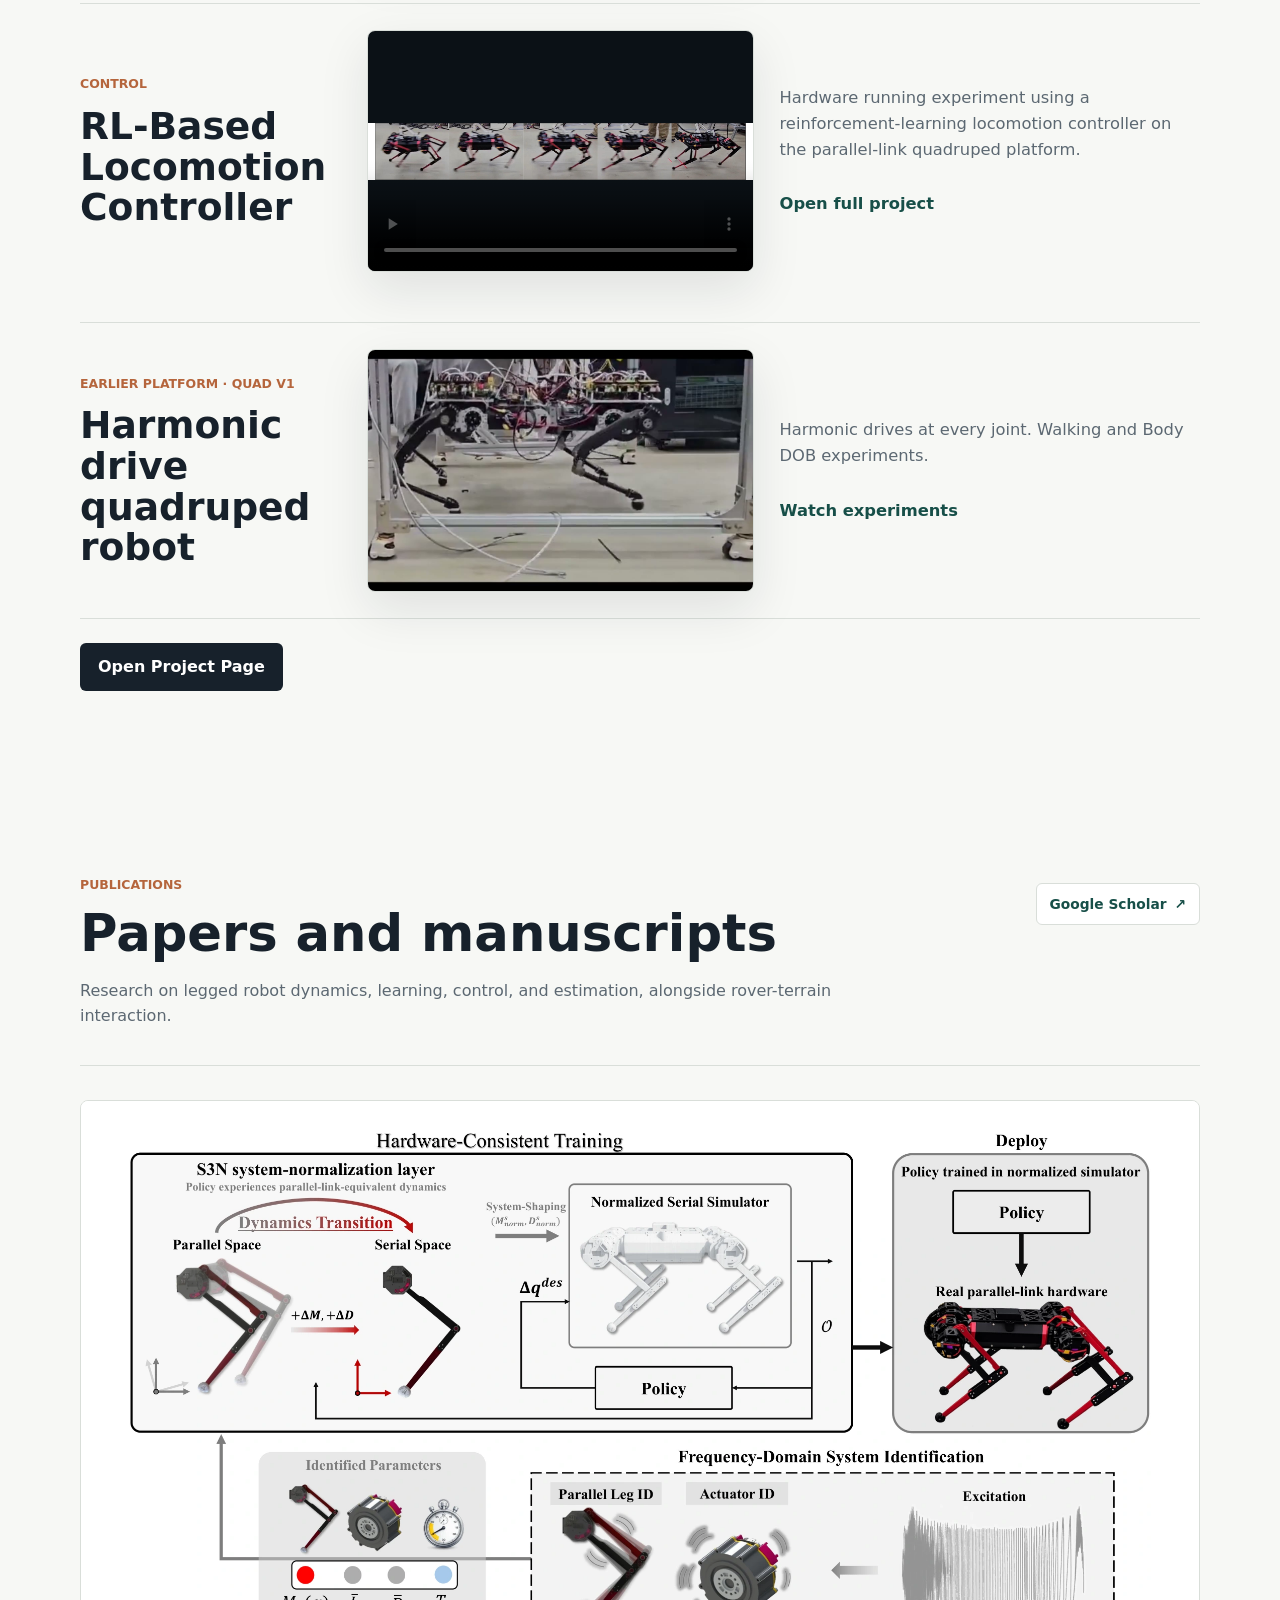
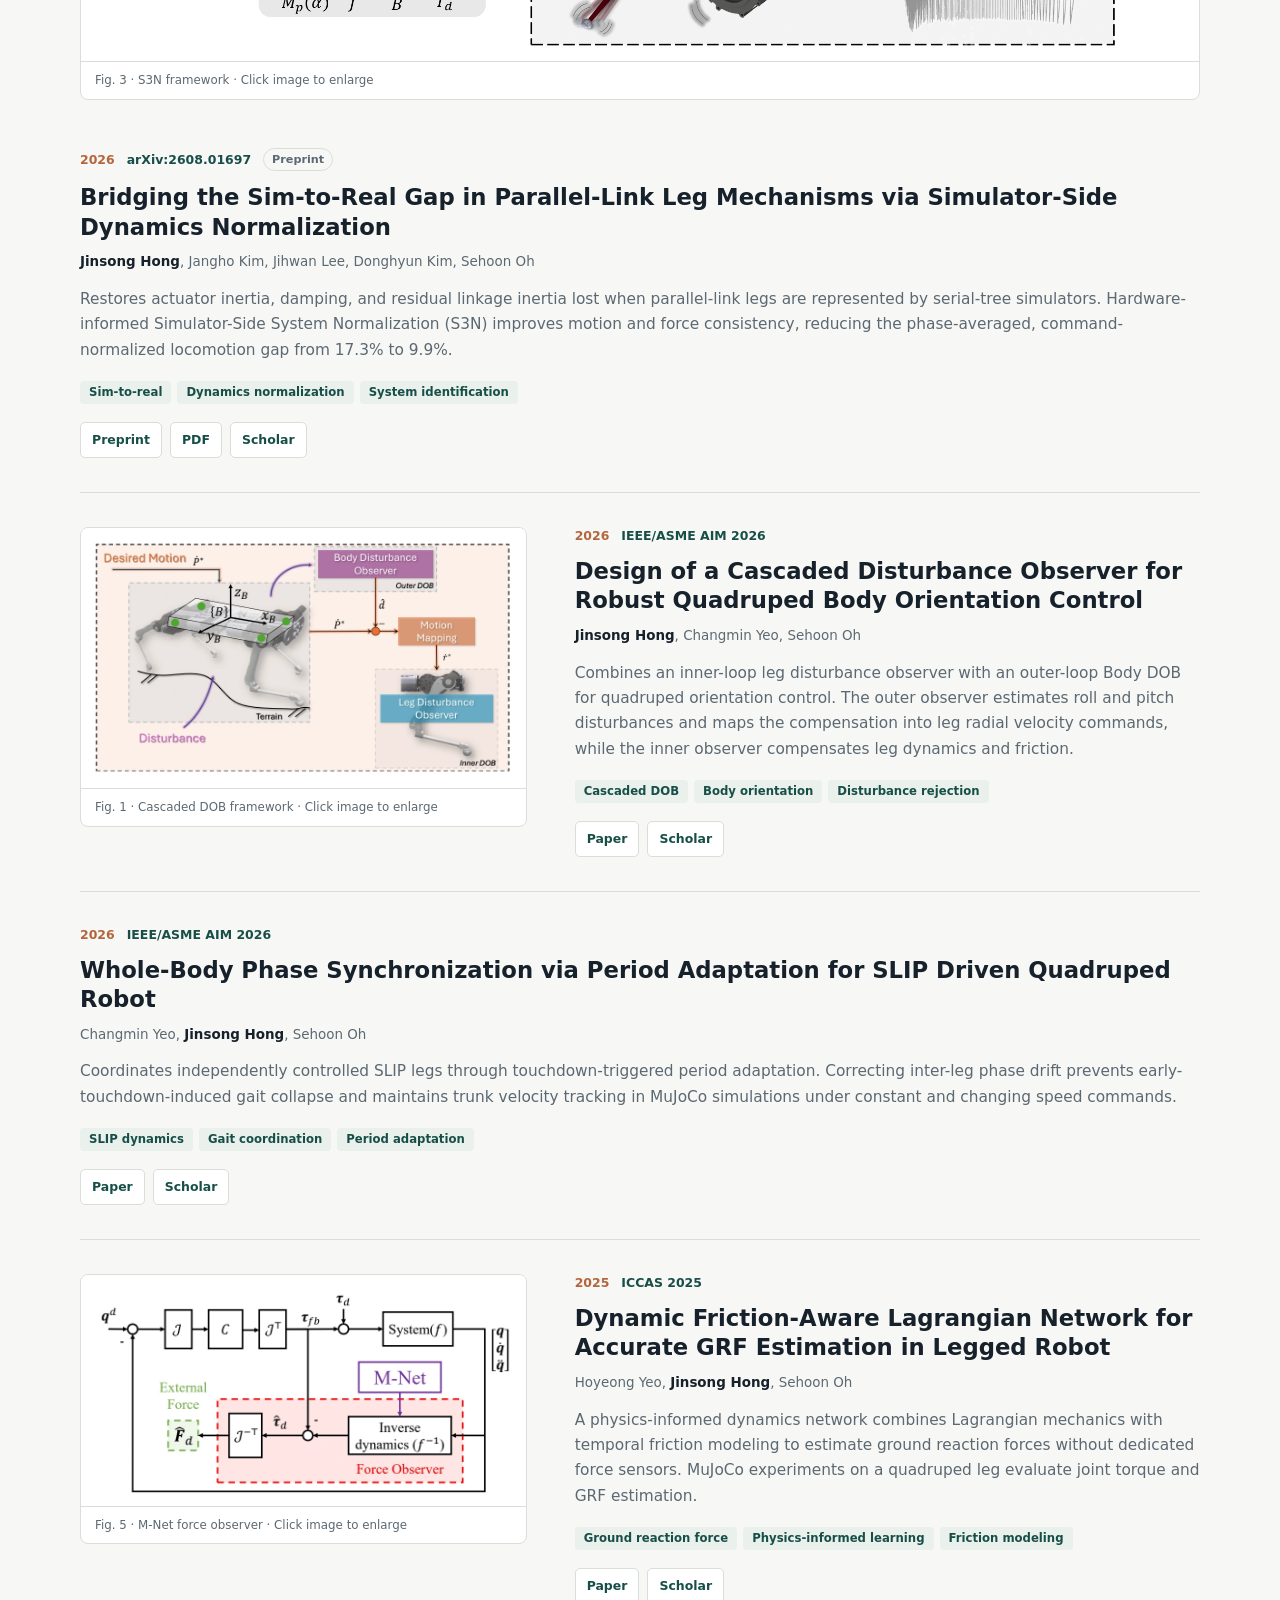
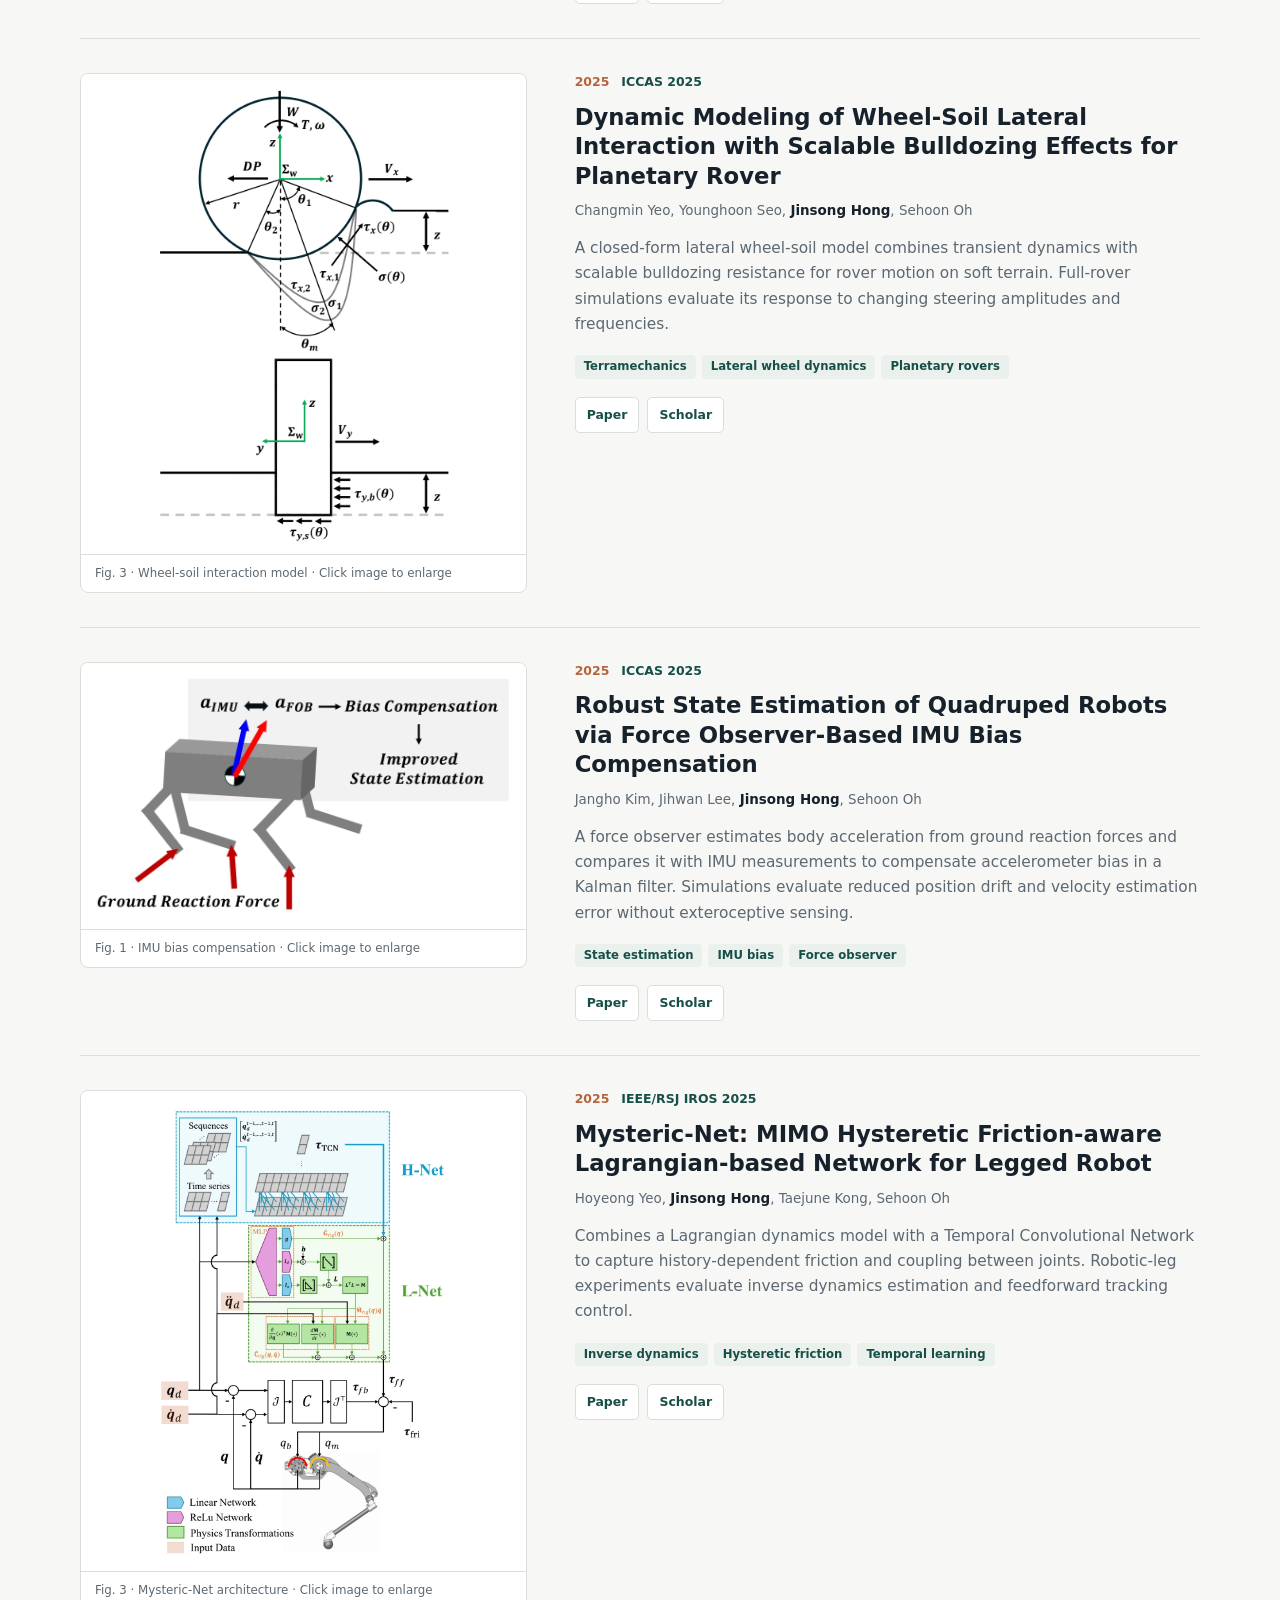
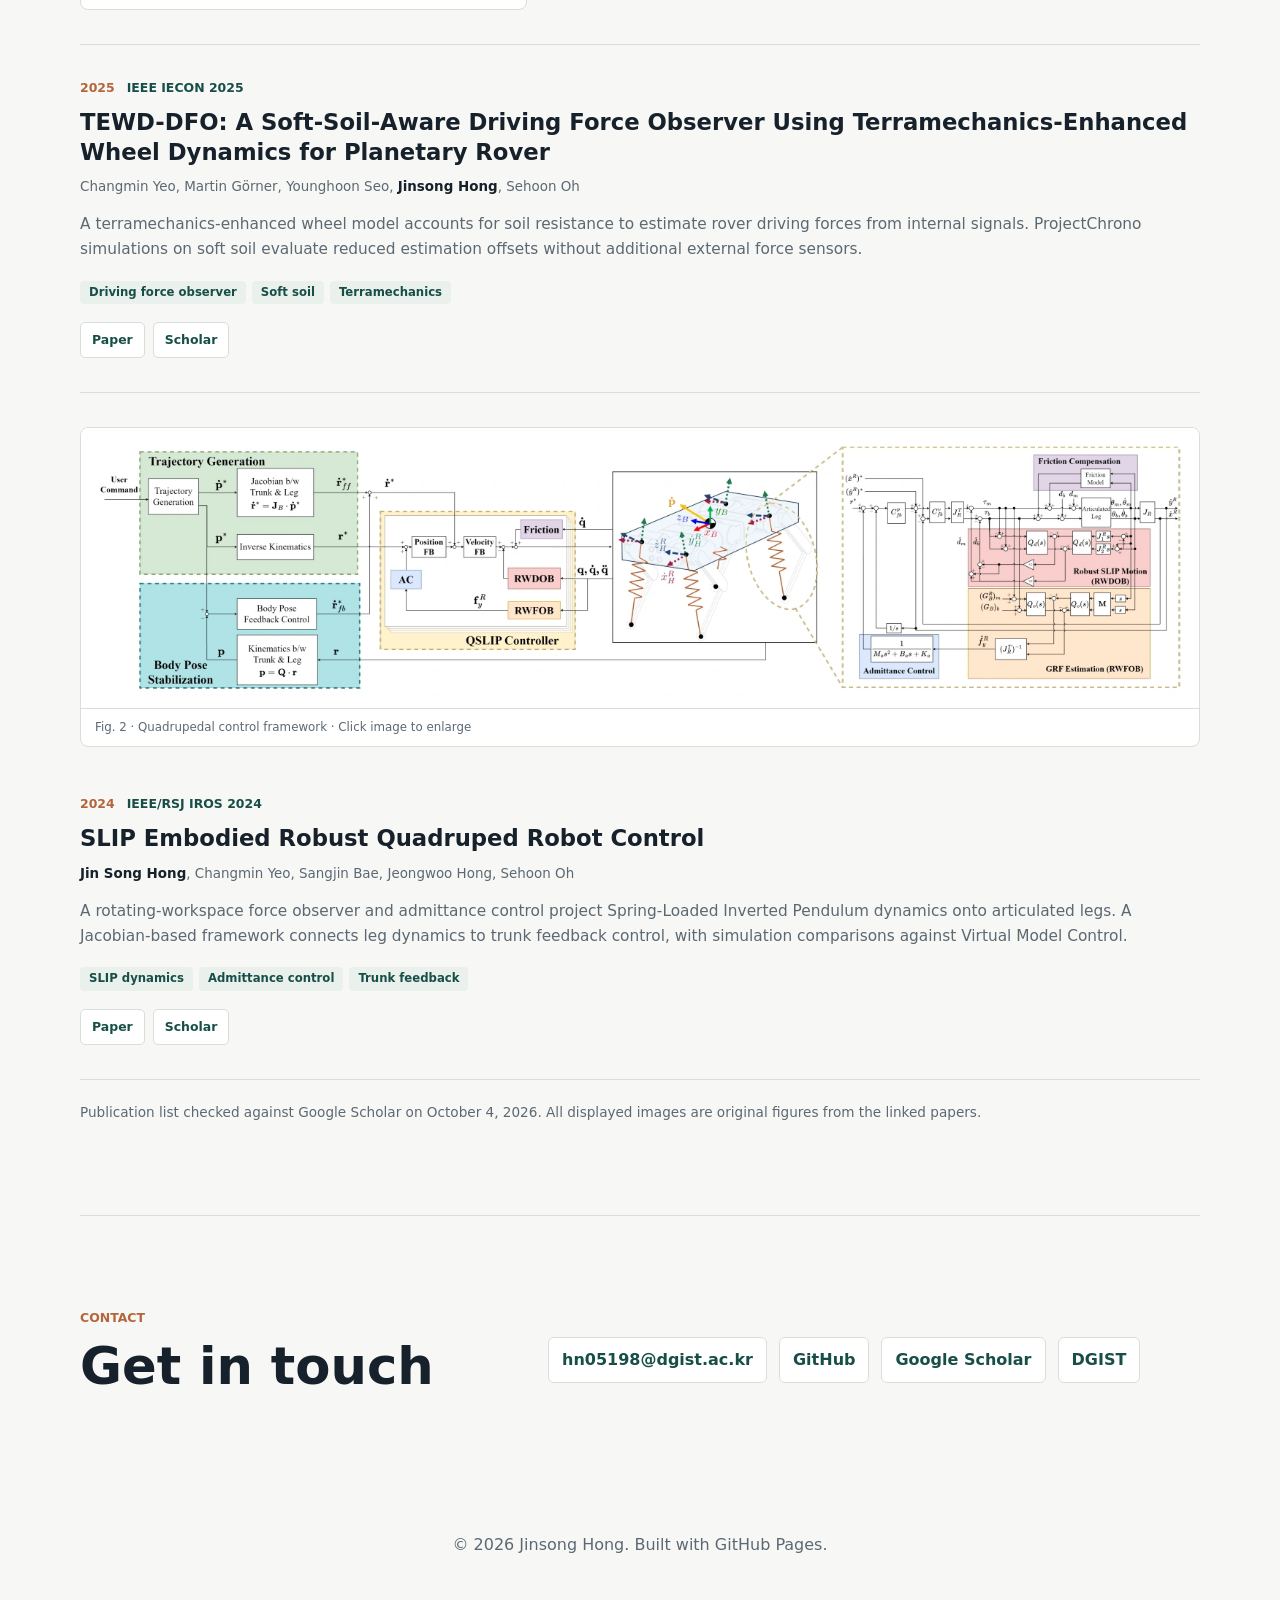
==== commit 2b05e6e3: "Reserve diagram space before loading for stable project links" ====
--- a/index.html
+++ b/index.html
@@ -5,7 +5,7 @@
   <meta name="viewport" content="width=device-width, initial-scale=1">
   <meta name="description" content="Personal academic website for Jinsong Hong, a robotics researcher working on dynamics and control-aware learning for sim-to-real legged robots.">
   <title>Jinsong Hong | Robotics Researcher</title>
-  <link rel="stylesheet" href="styles.css?v=visual-projects-20261105">
+  <link rel="stylesheet" href="styles.css?v=visual-projects-20261105a">
 </head>
 <body>
   <header class="site-header">
--- a/styles.css
+++ b/styles.css
@@ -562,9 +562,13 @@
   display: block;
   width: 100%;
   height: auto;
-  aspect-ratio: 16 / 10;
   object-fit: contain;
   background: #ffffff;
+}
+
+.visual-card:not(.visual-diagram) img,
+.visual-card video {
+  aspect-ratio: 16 / 10;
 }
 
 .visual-card video {
@@ -592,10 +596,6 @@
 
 .visual-diagram {
   margin-top: 22px;
-}
-
-.visual-diagram img {
-  aspect-ratio: auto;
 }
 
 .visual-plot img {
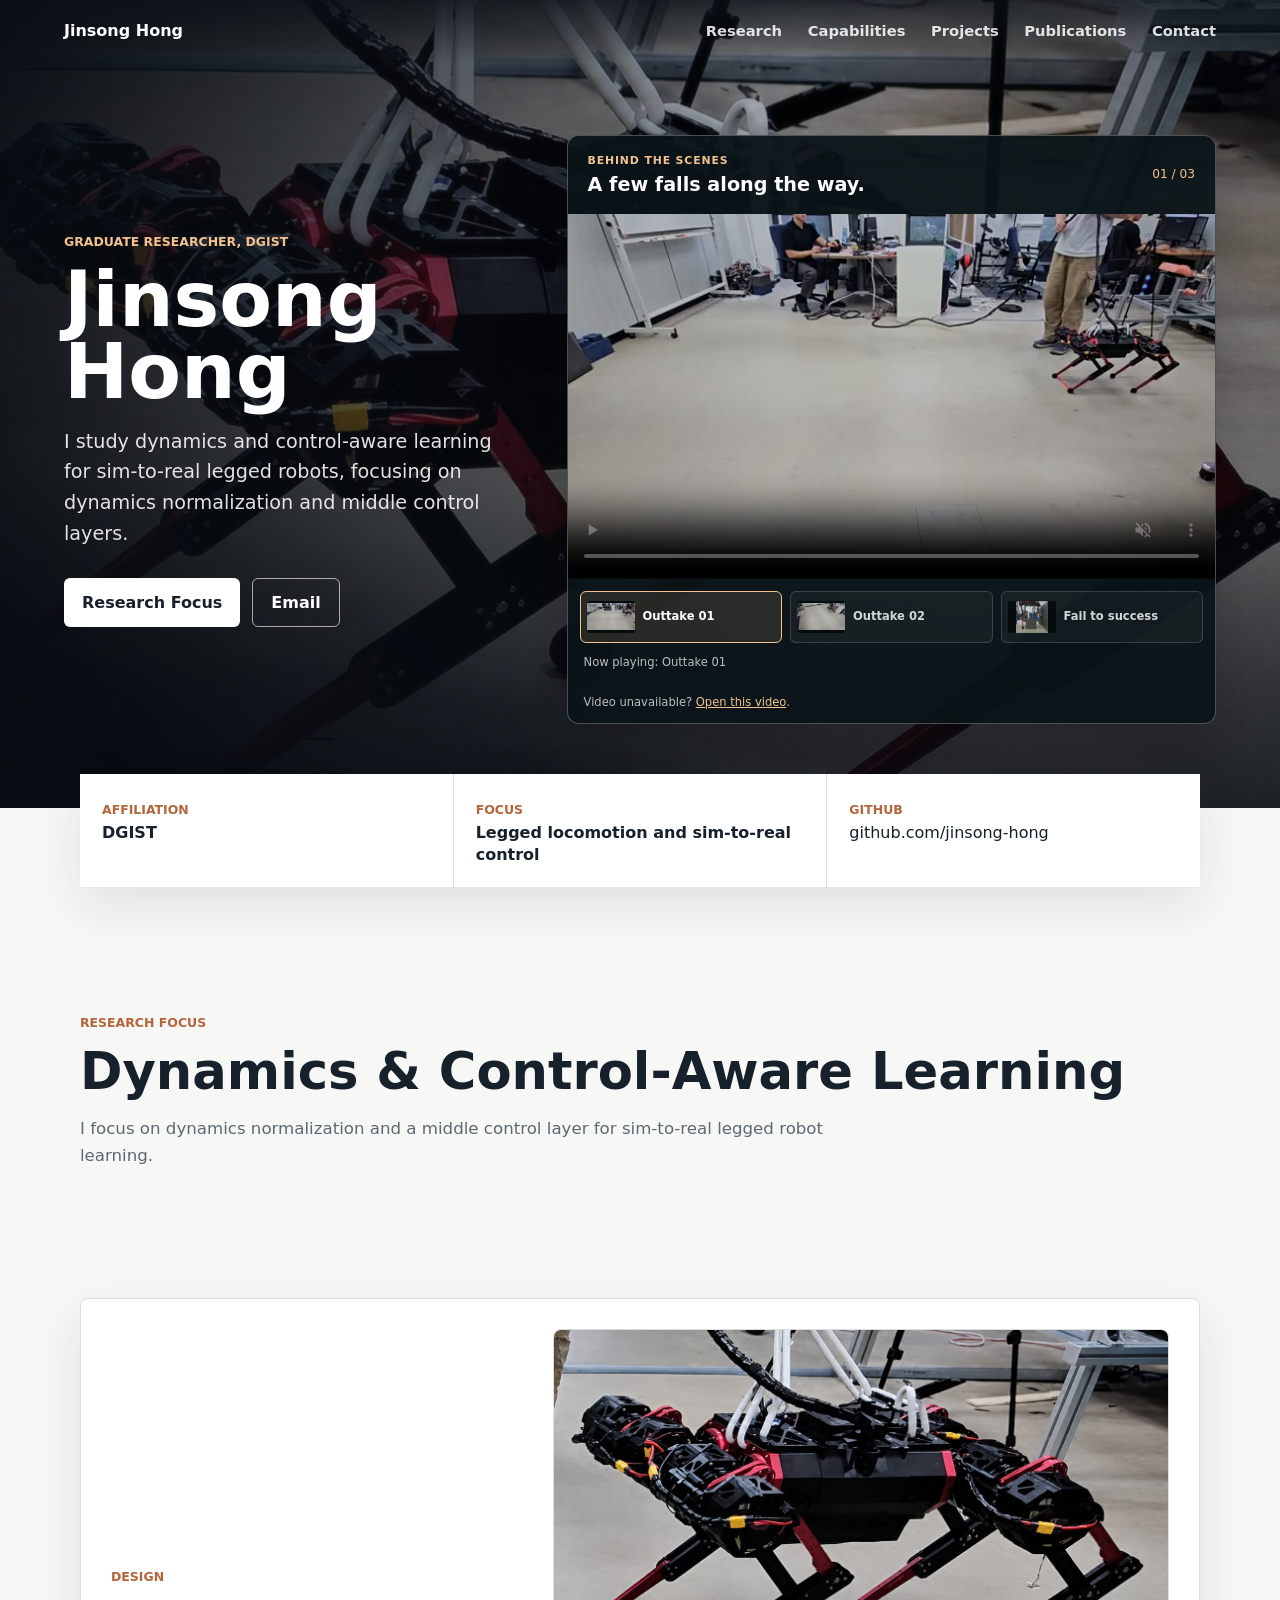
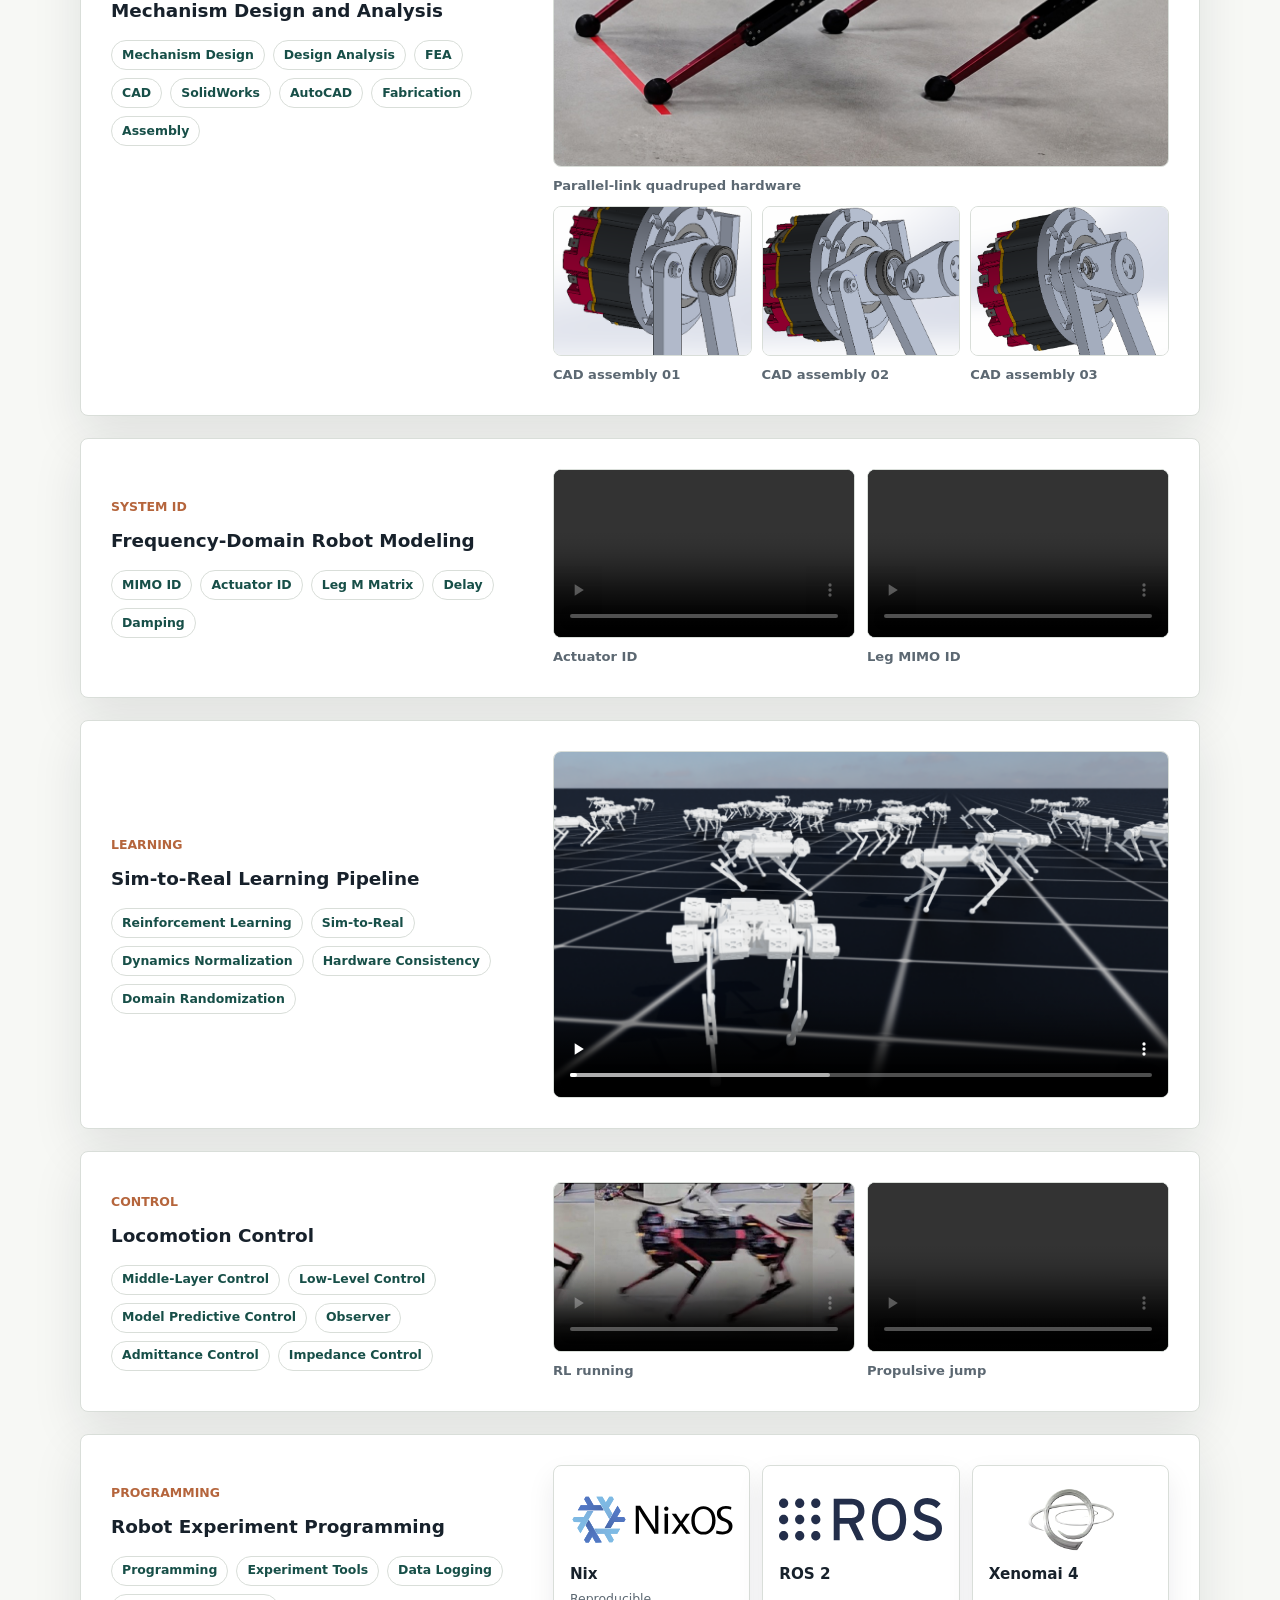
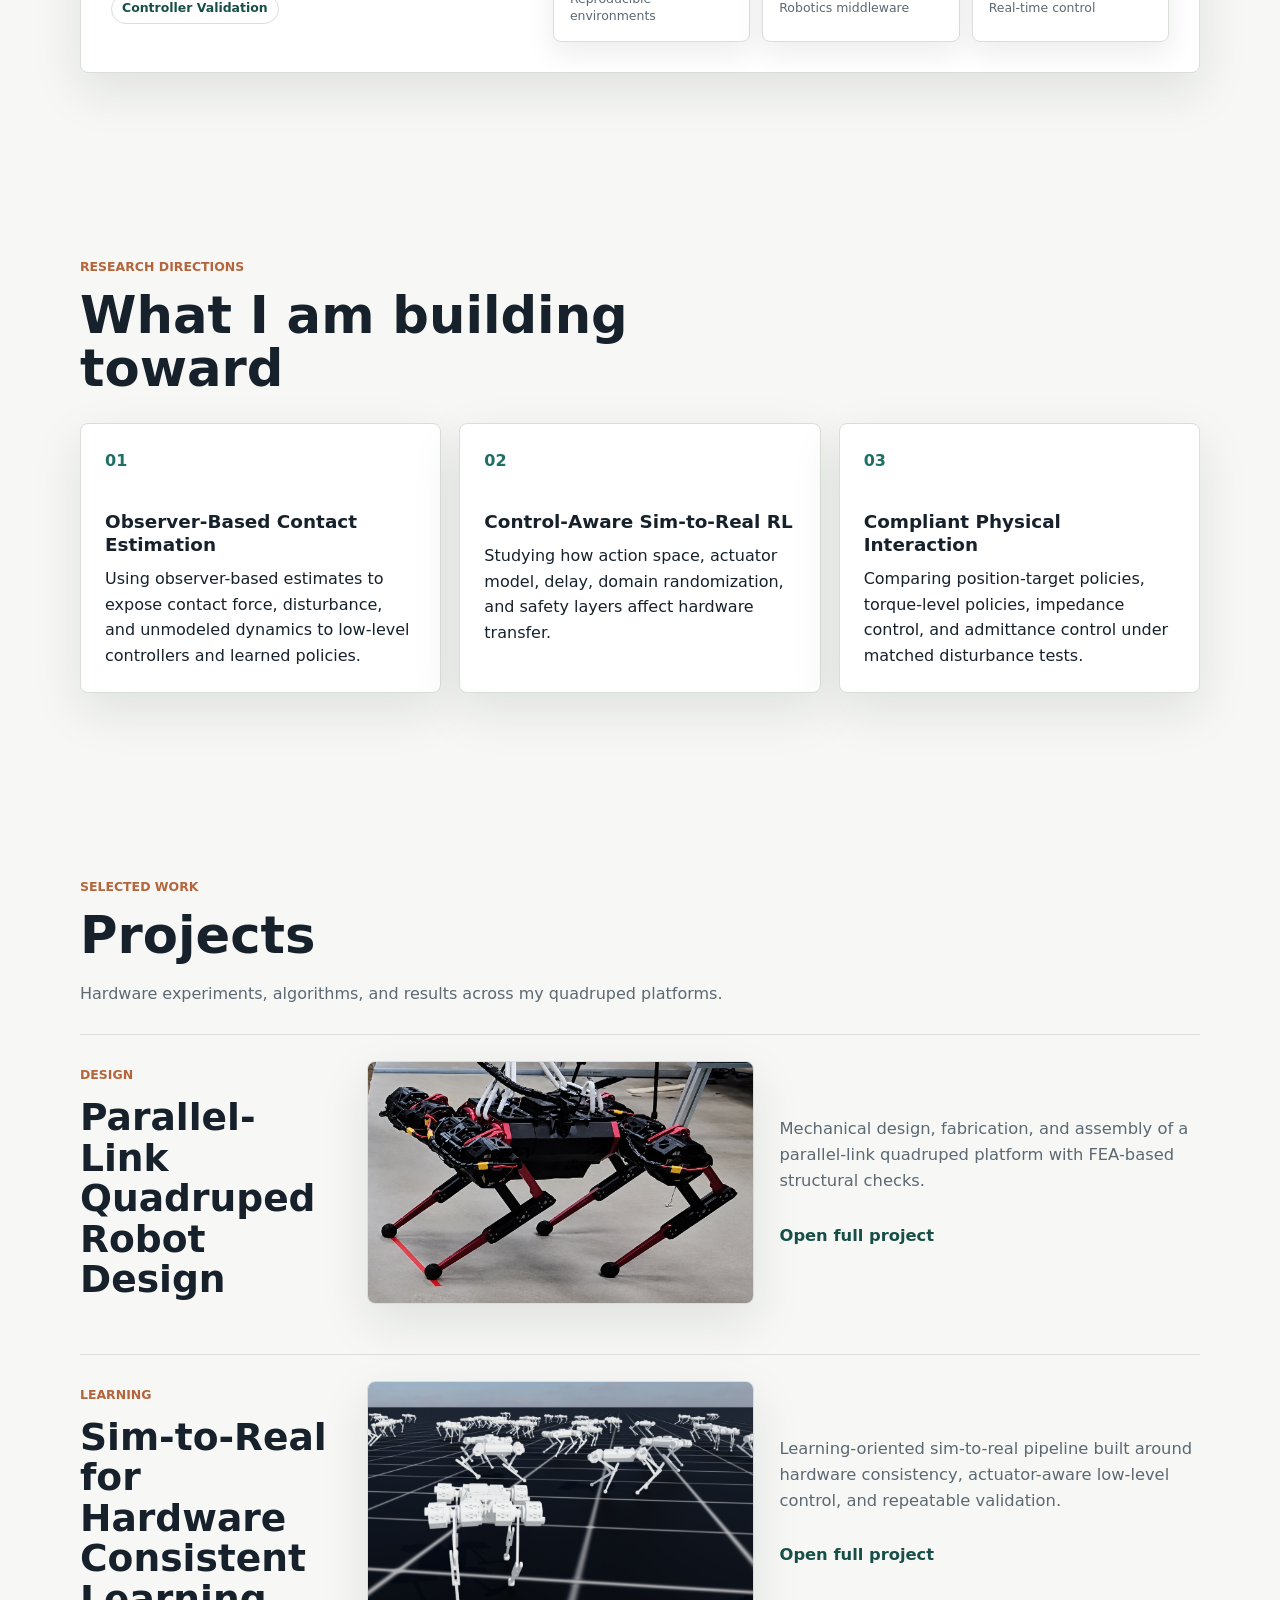
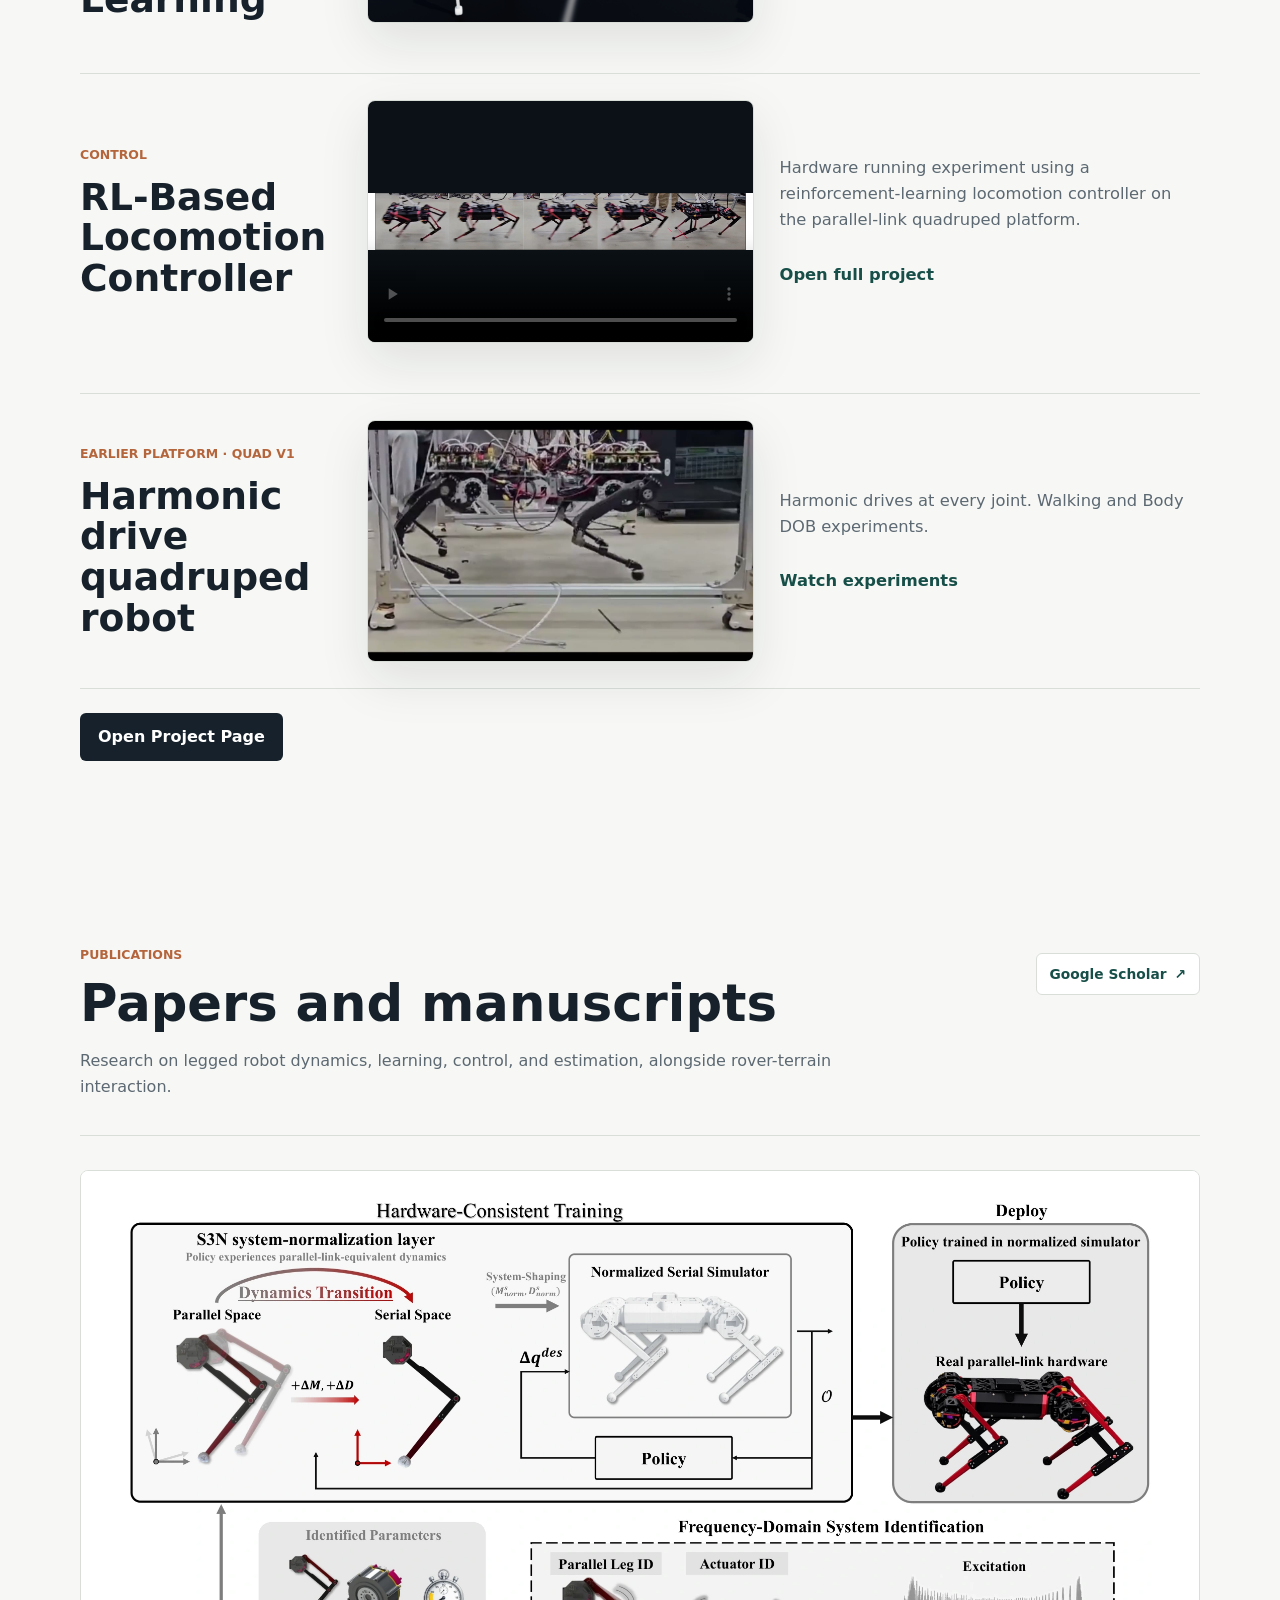
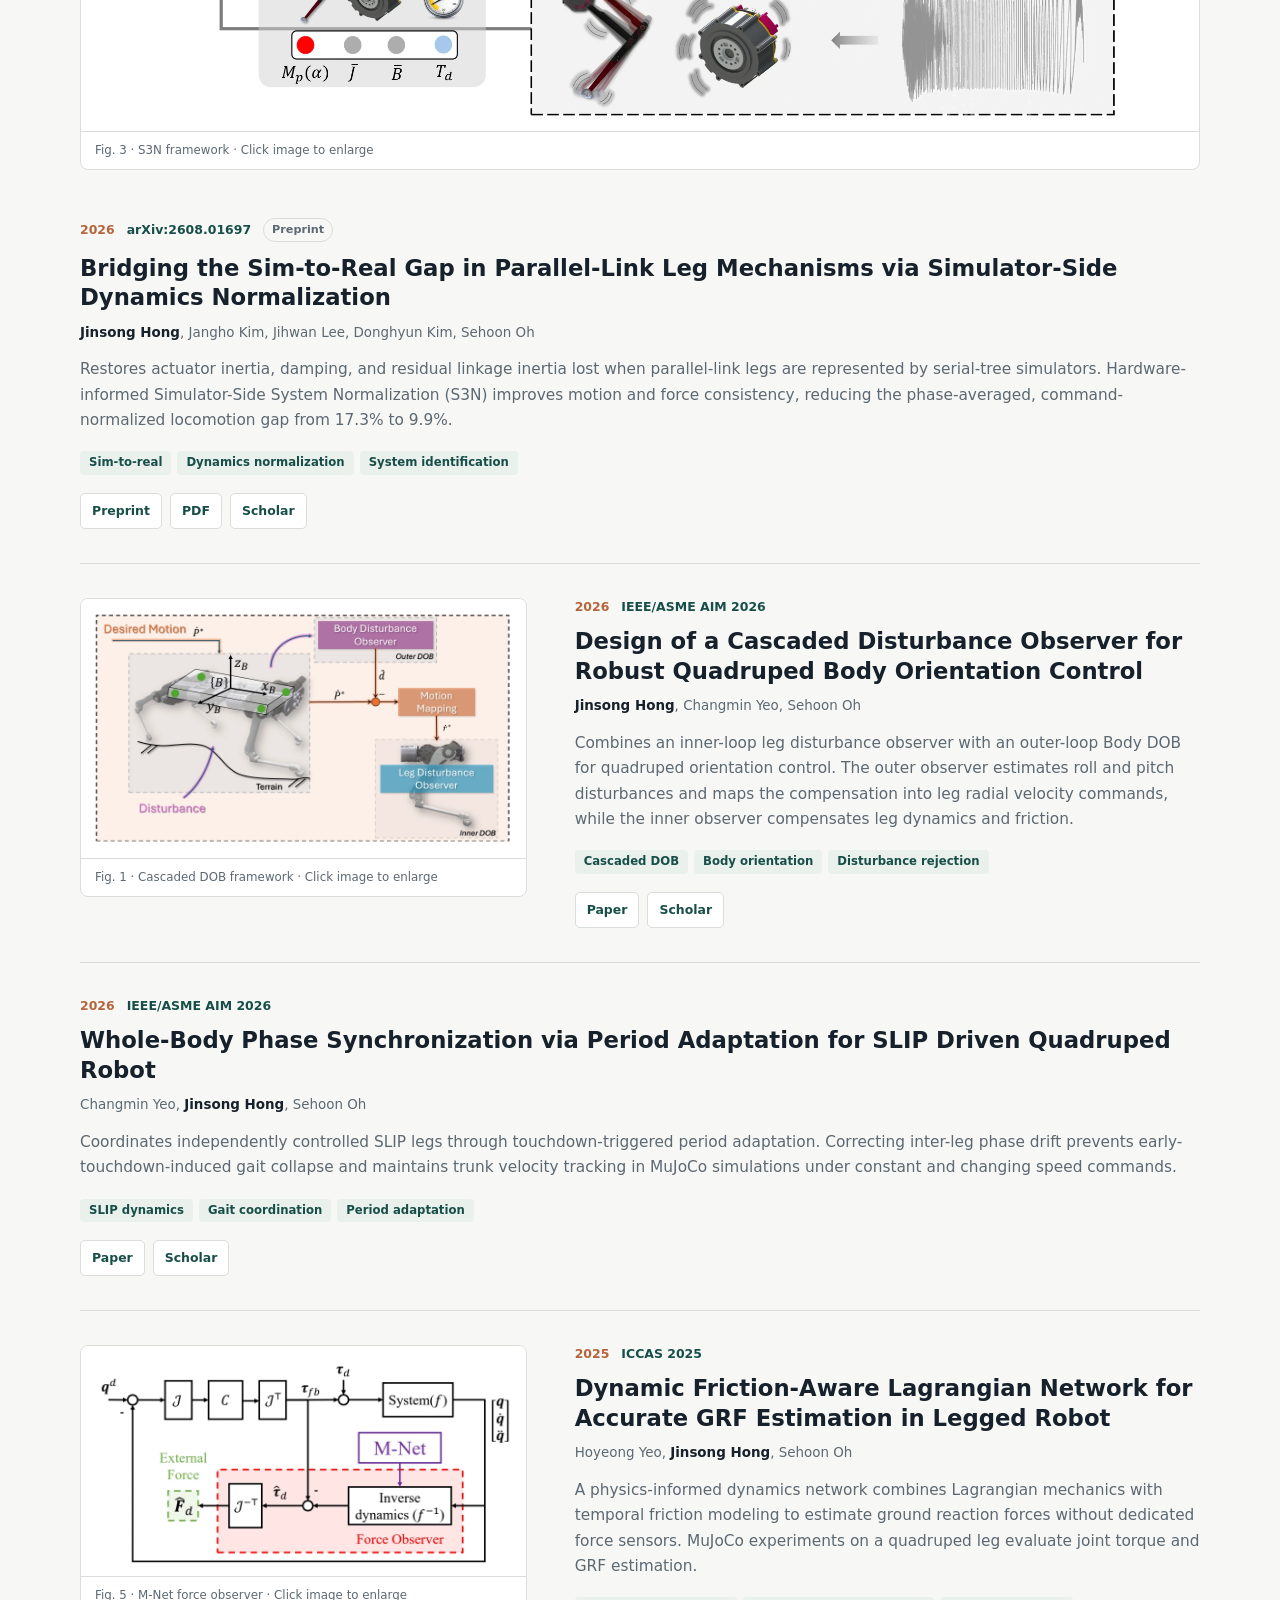
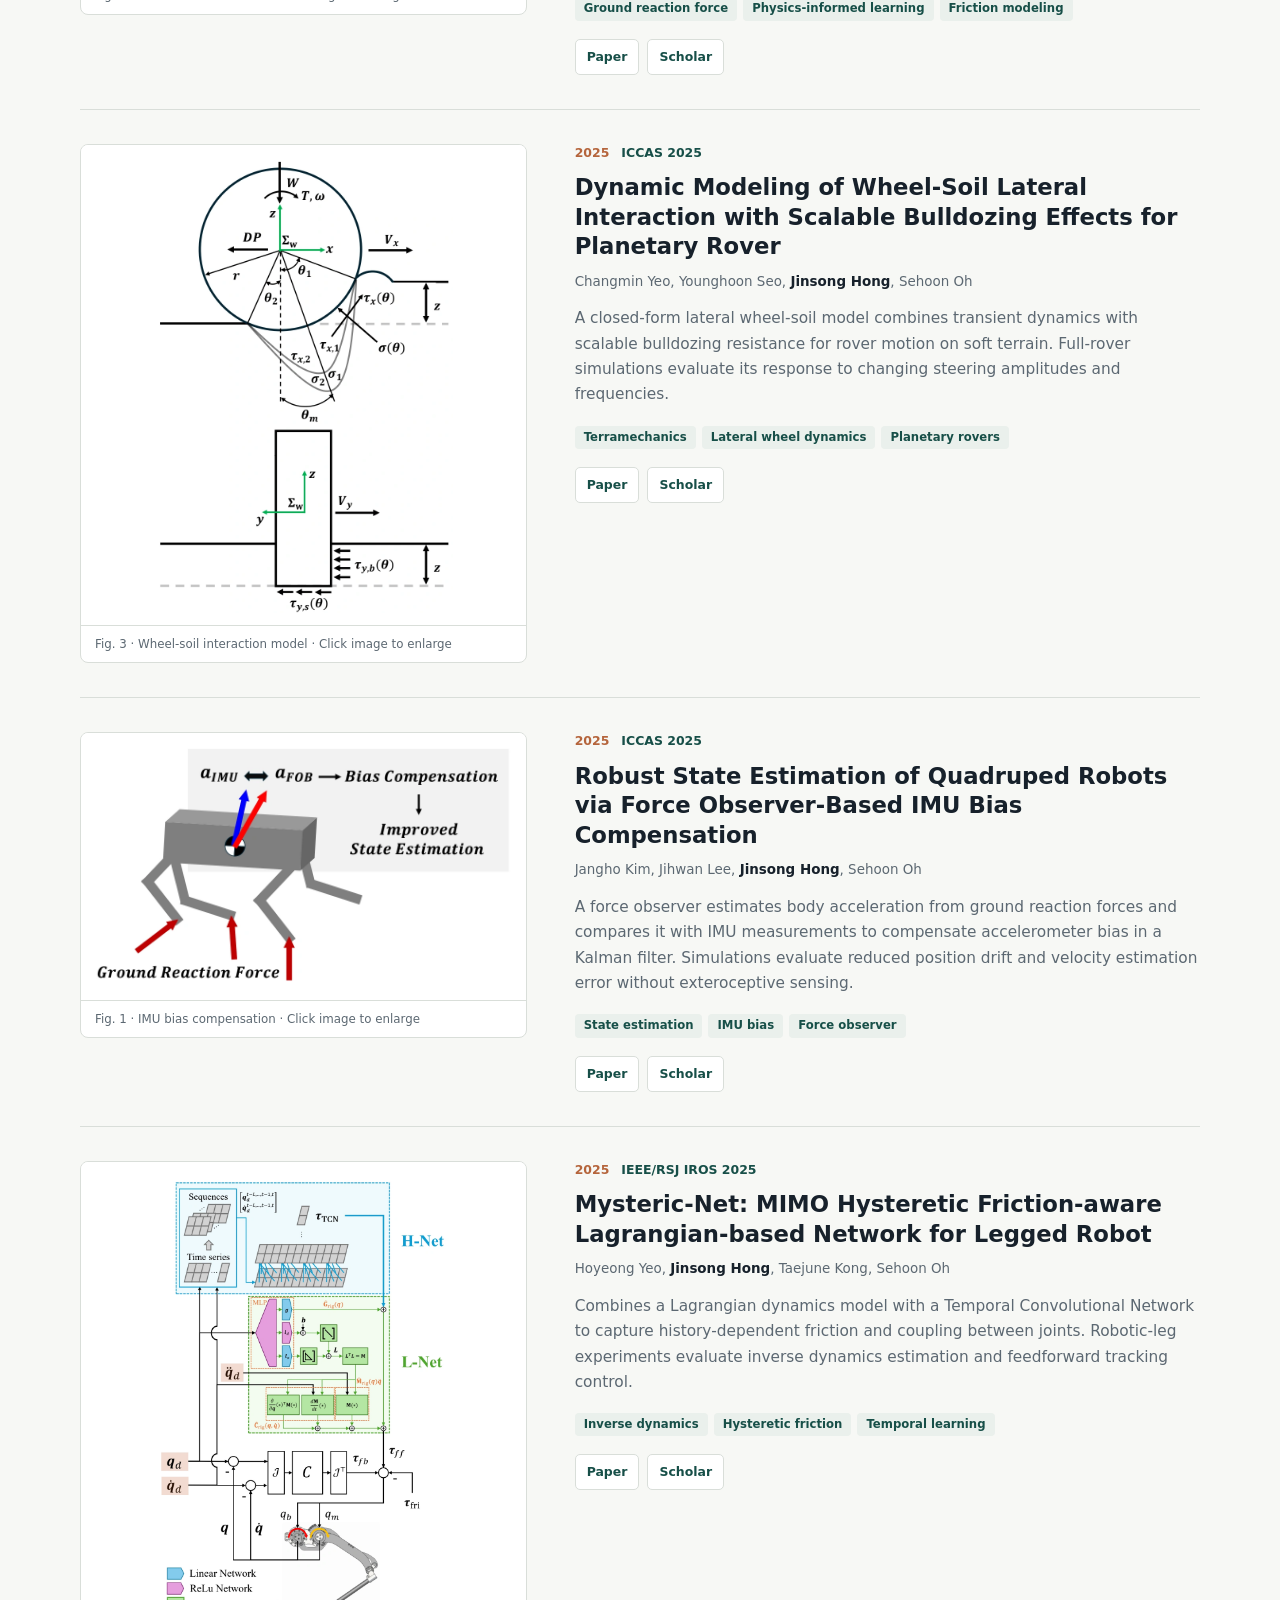
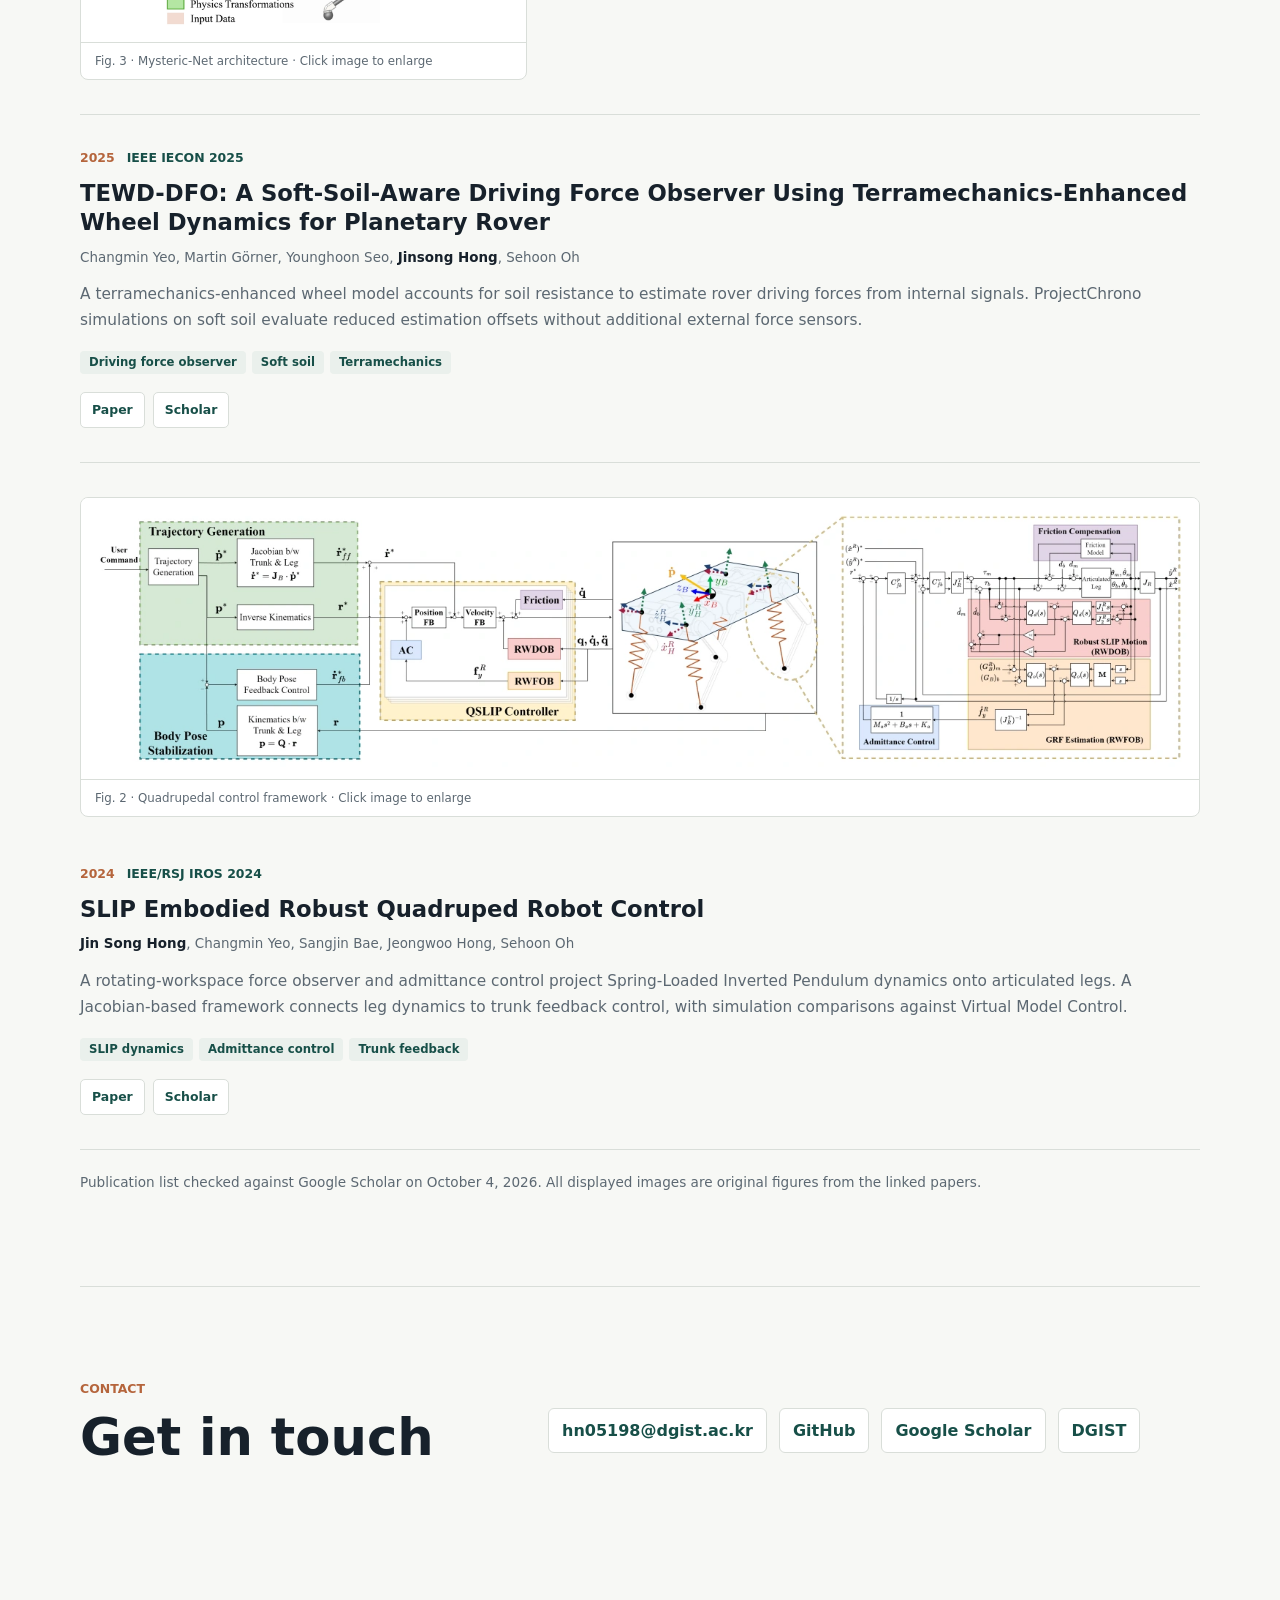
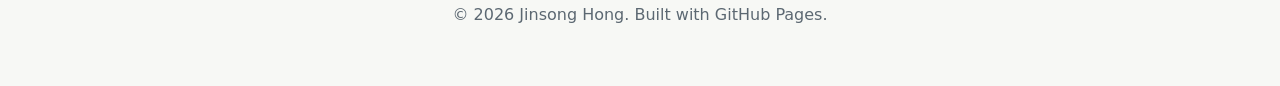
==== commit 632008e4: "Add homepage blooper reel with three experiment videos" ====
--- a/index.html
+++ b/index.html
@@ -5,7 +5,8 @@
   <meta name="viewport" content="width=device-width, initial-scale=1">
   <meta name="description" content="Personal academic website for Jinsong Hong, a robotics researcher working on dynamics and control-aware learning for sim-to-real legged robots.">
   <title>Jinsong Hong | Robotics Researcher</title>
-  <link rel="stylesheet" href="styles.css?v=visual-projects-20261105a">
+  <link rel="stylesheet" href="styles.css?v=outtakes-20261105a">
+  <script src="outtakes.js?v=20261105a" defer></script>
 </head>
 <body>
   <header class="site-header">
@@ -20,19 +21,53 @@
   </header>
 
   <main id="top">
-    <section class="hero" aria-labelledby="hero-title">
+    <section class="hero hero-with-outtakes" aria-labelledby="hero-title">
       <div class="hero-overlay"></div>
-      <div class="hero-content">
-        <p class="eyebrow">Graduate Researcher, DGIST</p>
-        <h1 id="hero-title">Jinsong Hong</h1>
-        <p class="hero-copy">
-          I study dynamics and control-aware learning for sim-to-real legged
-          robots, focusing on dynamics normalization and middle control layers.
-        </p>
-        <div class="hero-actions" aria-label="Profile links">
-          <a class="primary-link" href="#research">Research Focus</a>
-          <a class="secondary-link" href="mailto:hn05198@dgist.ac.kr">Email</a>
+      <div class="hero-layout">
+        <div class="hero-content">
+          <p class="eyebrow">Graduate Researcher, DGIST</p>
+          <h1 id="hero-title">Jinsong Hong</h1>
+          <p class="hero-copy">
+            I study dynamics and control-aware learning for sim-to-real legged
+            robots, focusing on dynamics normalization and middle control layers.
+          </p>
+          <div class="hero-actions" aria-label="Profile links">
+            <a class="primary-link" href="#research">Research Focus</a>
+            <a class="secondary-link" href="mailto:hn05198@dgist.ac.kr">Email</a>
+          </div>
         </div>
+        <aside class="outtake-reel" id="outtakes" aria-labelledby="outtakes-title">
+          <div class="outtake-heading">
+            <div>
+              <p class="outtake-kicker">Behind the scenes</p>
+              <h2 id="outtakes-title">A few falls along the way.</h2>
+            </div>
+            <span class="outtake-count" id="outtake-count">01 / 03</span>
+          </div>
+          <video id="outtake-player" controls autoplay muted playsinline preload="auto" poster="assets/video-posters/outtakes/outtake-01.jpg" aria-label="Bloopers: Outtake 01">
+            <source src="assets/videos/outtakes/outtake-01.mp4" type="video/mp4">
+            <a href="assets/videos/outtakes/outtake-01.mp4">Watch Outtake 01</a>
+          </video>
+          <div class="outtake-choices" role="group" aria-label="Choose a blooper video">
+            <button type="button" class="outtake-choice" aria-pressed="true" aria-controls="outtake-player" data-outtake="assets/videos/outtakes/outtake-01.mp4" data-poster="assets/video-posters/outtakes/outtake-01.jpg" data-label="Outtake 01">
+              <img src="assets/video-posters/outtakes/outtake-01.jpg" alt="" width="80" height="45">
+              <span>Outtake 01</span>
+            </button>
+            <button type="button" class="outtake-choice" aria-pressed="false" aria-controls="outtake-player" data-outtake="assets/videos/outtakes/outtake-02.mp4" data-poster="assets/video-posters/outtakes/outtake-02.jpg" data-label="Outtake 02">
+              <img src="assets/video-posters/outtakes/outtake-02.jpg" alt="" width="80" height="45">
+              <span>Outtake 02</span>
+            </button>
+            <button type="button" class="outtake-choice" aria-pressed="false" aria-controls="outtake-player" data-outtake="assets/videos/outtakes/fail-to-success.mp4" data-poster="assets/video-posters/outtakes/fail-to-success.jpg" data-label="Fail to success">
+              <img src="assets/video-posters/outtakes/fail-to-success.jpg" alt="" width="80" height="45">
+              <span>Fail to success</span>
+            </button>
+          </div>
+          <p class="outtake-caption" aria-live="polite">Now playing: <span id="outtake-label">Outtake 01</span></p>
+          <p class="outtake-error" id="outtake-error" hidden>Video unavailable? <a id="outtake-direct-link" href="assets/videos/outtakes/outtake-01.mp4">Open this video</a>.</p>
+          <noscript>
+            <p class="outtake-caption">More clips: <a href="assets/videos/outtakes/outtake-02.mp4">Outtake 02</a> · <a href="assets/videos/outtakes/fail-to-success.mp4">Fail to success</a></p>
+          </noscript>
+        </aside>
       </div>
     </section>
 
--- a/styles.css
+++ b/styles.css
@@ -157,6 +157,200 @@
   display: flex;
   flex-wrap: wrap;
   gap: 12px;
+}
+
+.hero-with-outtakes {
+  min-height: 88svh;
+  align-items: center;
+  padding: clamp(112px, 15vh, 152px) clamp(20px, 5vw, 72px) 84px;
+}
+
+.hero-layout {
+  position: relative;
+  display: grid;
+  grid-template-columns: minmax(0, 0.82fr) minmax(0, 1.18fr);
+  align-items: center;
+  gap: clamp(28px, 4vw, 64px);
+  width: min(1280px, 100%);
+  margin: 0 auto;
+}
+
+.hero-with-outtakes .hero-content {
+  width: 100%;
+  margin: 0;
+}
+
+.hero-with-outtakes h1 {
+  font-size: clamp(3.2rem, 6vw, 6.2rem);
+}
+
+.hero-with-outtakes .hero-copy {
+  font-size: clamp(1rem, 1.5vw, 1.2rem);
+}
+
+.outtake-reel {
+  min-width: 0;
+  overflow: hidden;
+  border: 1px solid rgba(255, 255, 255, 0.26);
+  border-radius: 12px;
+  background: rgba(10, 20, 24, 0.94);
+  box-shadow: 0 24px 64px rgba(0, 0, 0, 0.3);
+}
+
+.outtake-heading {
+  display: flex;
+  align-items: center;
+  justify-content: space-between;
+  gap: 16px;
+  padding: 16px 20px;
+}
+
+.outtake-kicker {
+  margin: 0 0 4px;
+  color: #f1c28f;
+  font-size: 0.68rem;
+  font-weight: 800;
+  letter-spacing: 0.08em;
+  text-transform: uppercase;
+}
+
+.outtake-heading h2 {
+  margin: 0;
+  color: #ffffff;
+  font-size: clamp(1rem, 1.5vw, 1.25rem);
+  line-height: 1.3;
+}
+
+.outtake-count {
+  flex-shrink: 0;
+  color: #f1c28f;
+  font-size: 0.76rem;
+  font-variant-numeric: tabular-nums;
+}
+
+#outtake-player {
+  display: block;
+  width: 100%;
+  aspect-ratio: 16 / 9;
+  object-fit: contain;
+  background: #060b0d;
+}
+
+.outtake-choices {
+  display: grid;
+  grid-template-columns: repeat(3, minmax(0, 1fr));
+  gap: 8px;
+  padding: 12px 12px 0;
+}
+
+.outtake-choice {
+  display: flex;
+  align-items: center;
+  justify-content: flex-start;
+  gap: 8px;
+  min-width: 0;
+  min-height: 52px;
+  padding: 6px;
+  border: 1px solid rgba(255, 255, 255, 0.16);
+  border-radius: 6px;
+  background: rgba(255, 255, 255, 0.04);
+  color: rgba(255, 255, 255, 0.82);
+  font: inherit;
+  font-size: 0.72rem;
+  font-weight: 700;
+  line-height: 1.3;
+  text-align: left;
+  cursor: pointer;
+}
+
+.outtake-choice img {
+  width: 48px;
+  height: 32px;
+  flex-shrink: 0;
+  object-fit: contain;
+  border-radius: 3px;
+  background: #060b0d;
+}
+
+.outtake-choice:hover,
+.outtake-choice[aria-pressed="true"] {
+  border-color: #f1c28f;
+  background: rgba(241, 194, 143, 0.12);
+  color: #ffffff;
+}
+
+.outtake-choice:focus-visible {
+  outline: 3px solid #f1c28f;
+  outline-offset: 2px;
+}
+
+.outtake-caption,
+.outtake-error {
+  margin: 0;
+  padding: 10px 16px 12px;
+  color: rgba(255, 255, 255, 0.72);
+  font-size: 0.72rem;
+}
+
+.outtake-error a,
+.outtake-caption a {
+  color: #f1c28f;
+  text-decoration: underline;
+}
+
+@media (max-width: 1080px) and (min-width: 861px) {
+  .outtake-choice {
+    flex-direction: column;
+    justify-content: center;
+    text-align: center;
+  }
+}
+
+@media (max-width: 860px) {
+  .hero-with-outtakes {
+    min-height: auto;
+    padding: 116px 20px 56px;
+  }
+
+  .hero-layout {
+    grid-template-columns: 1fr;
+    gap: 24px;
+    max-width: 680px;
+  }
+
+  .hero-with-outtakes h1 {
+    margin-bottom: 14px;
+    font-size: clamp(2.7rem, 7vw, 4.4rem);
+  }
+
+  .hero-with-outtakes .hero-copy {
+    margin-bottom: 18px;
+    font-size: 1rem;
+  }
+
+  .hero-with-outtakes .hero-actions a {
+    width: auto;
+    min-height: 40px;
+    padding: 8px 14px;
+    font-size: 0.85rem;
+  }
+}
+
+@media (max-width: 420px) {
+  .outtake-heading {
+    padding: 14px;
+  }
+
+  .outtake-choices {
+    gap: 6px;
+    padding: 10px 10px 0;
+  }
+
+  .outtake-choice {
+    flex-direction: column;
+    gap: 5px;
+    text-align: center;
+  }
 }
 
 .primary-link,
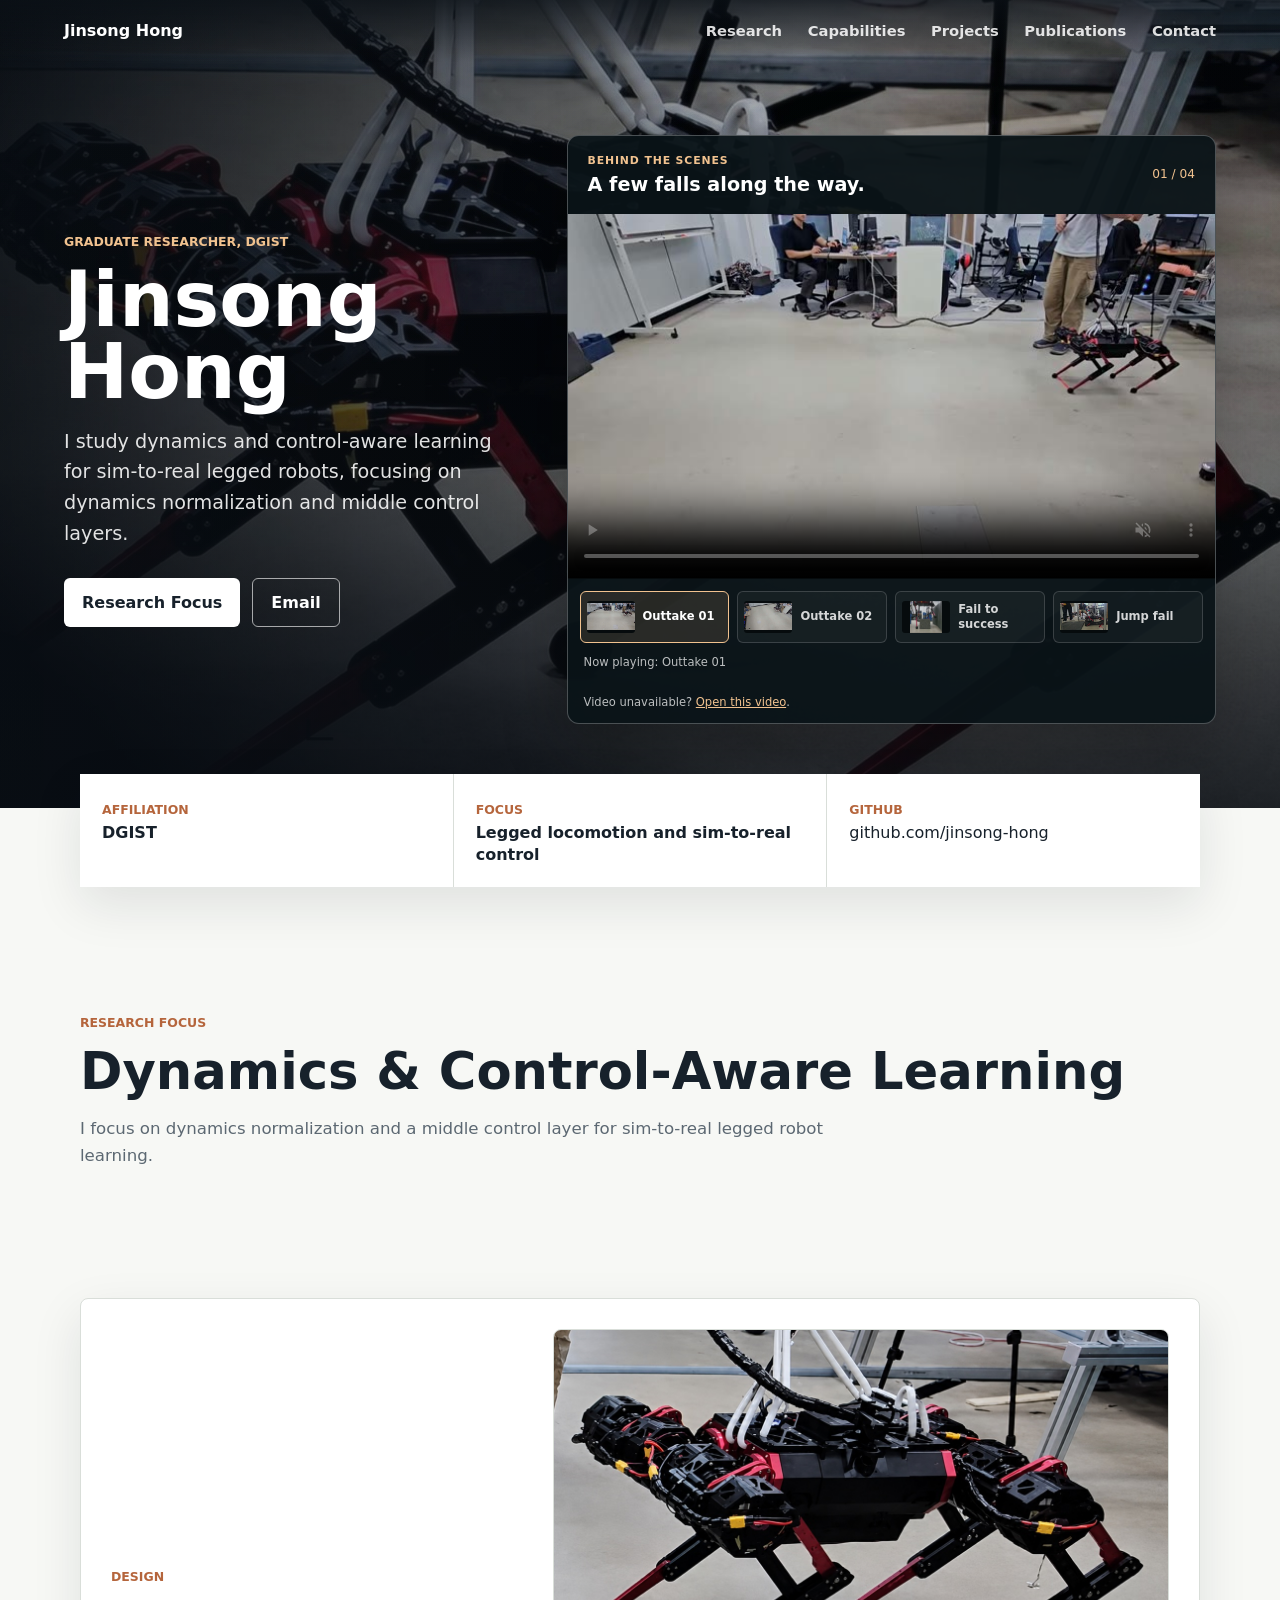
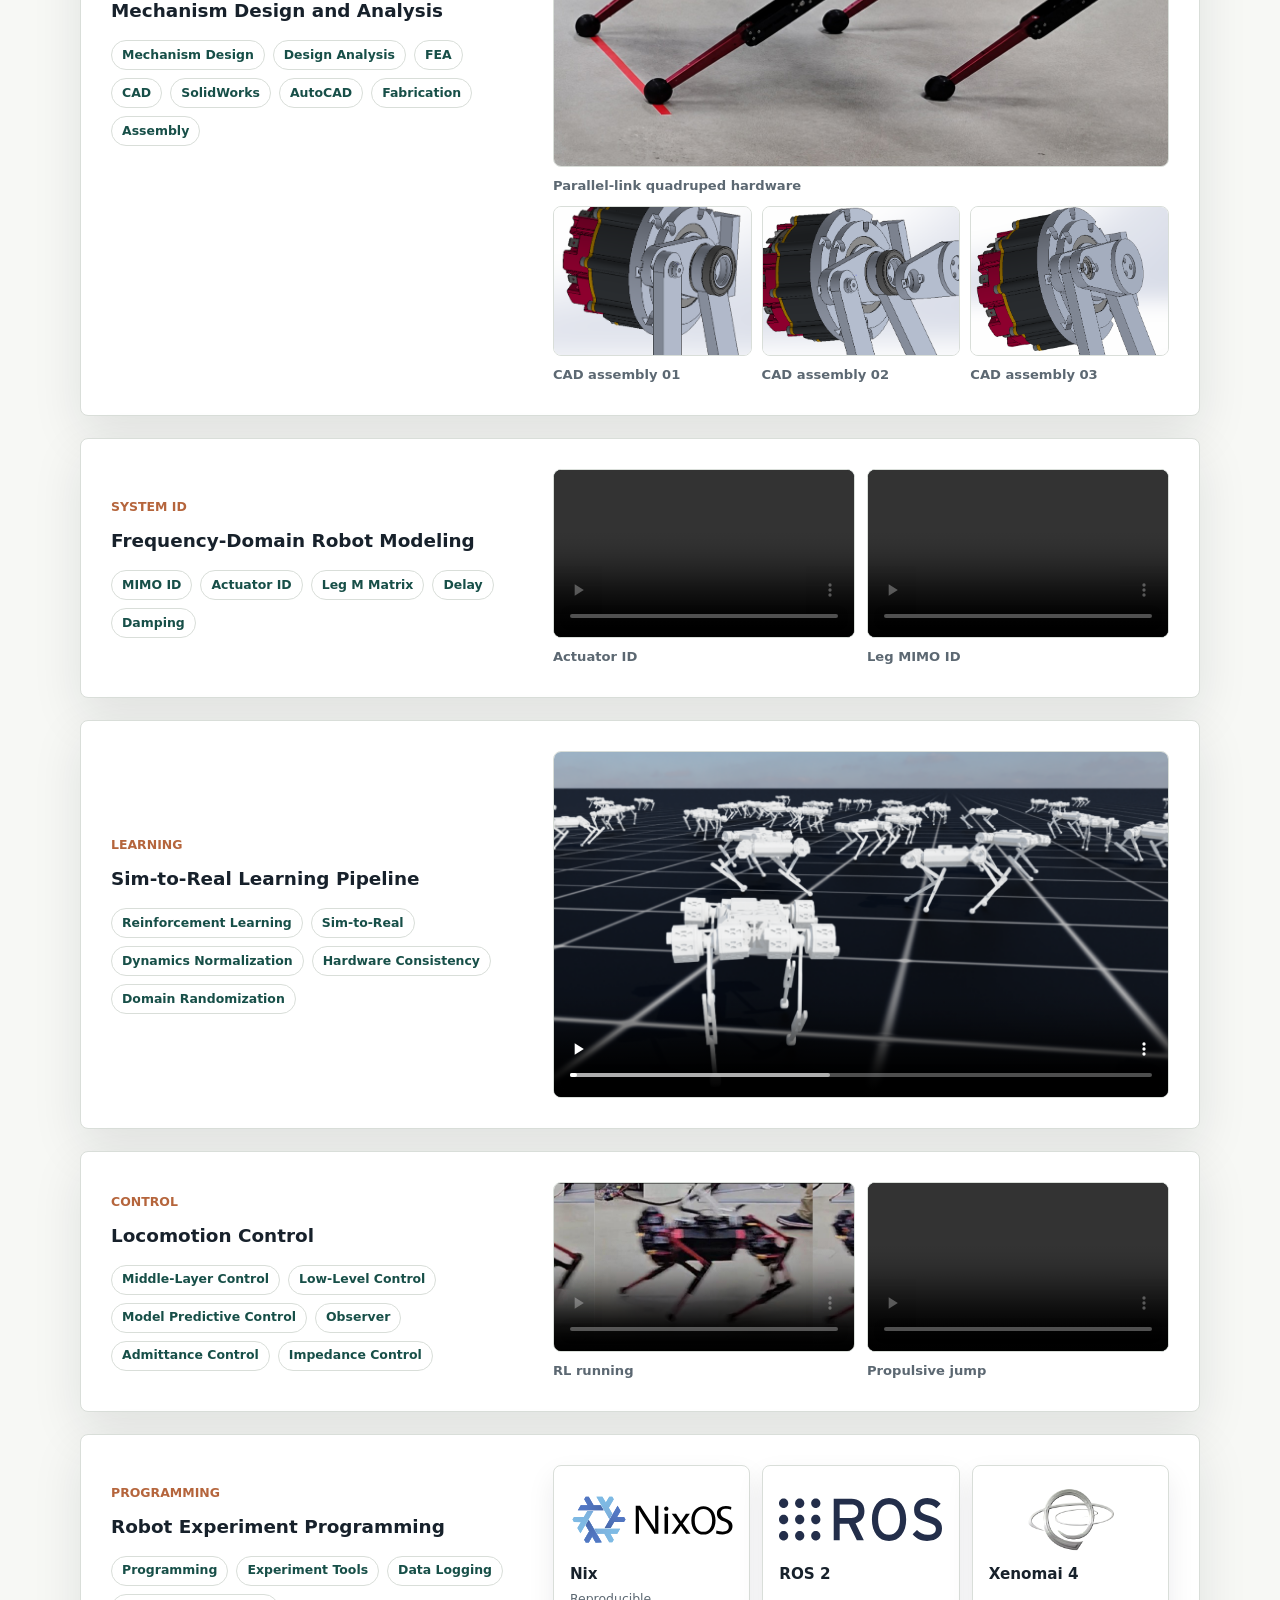
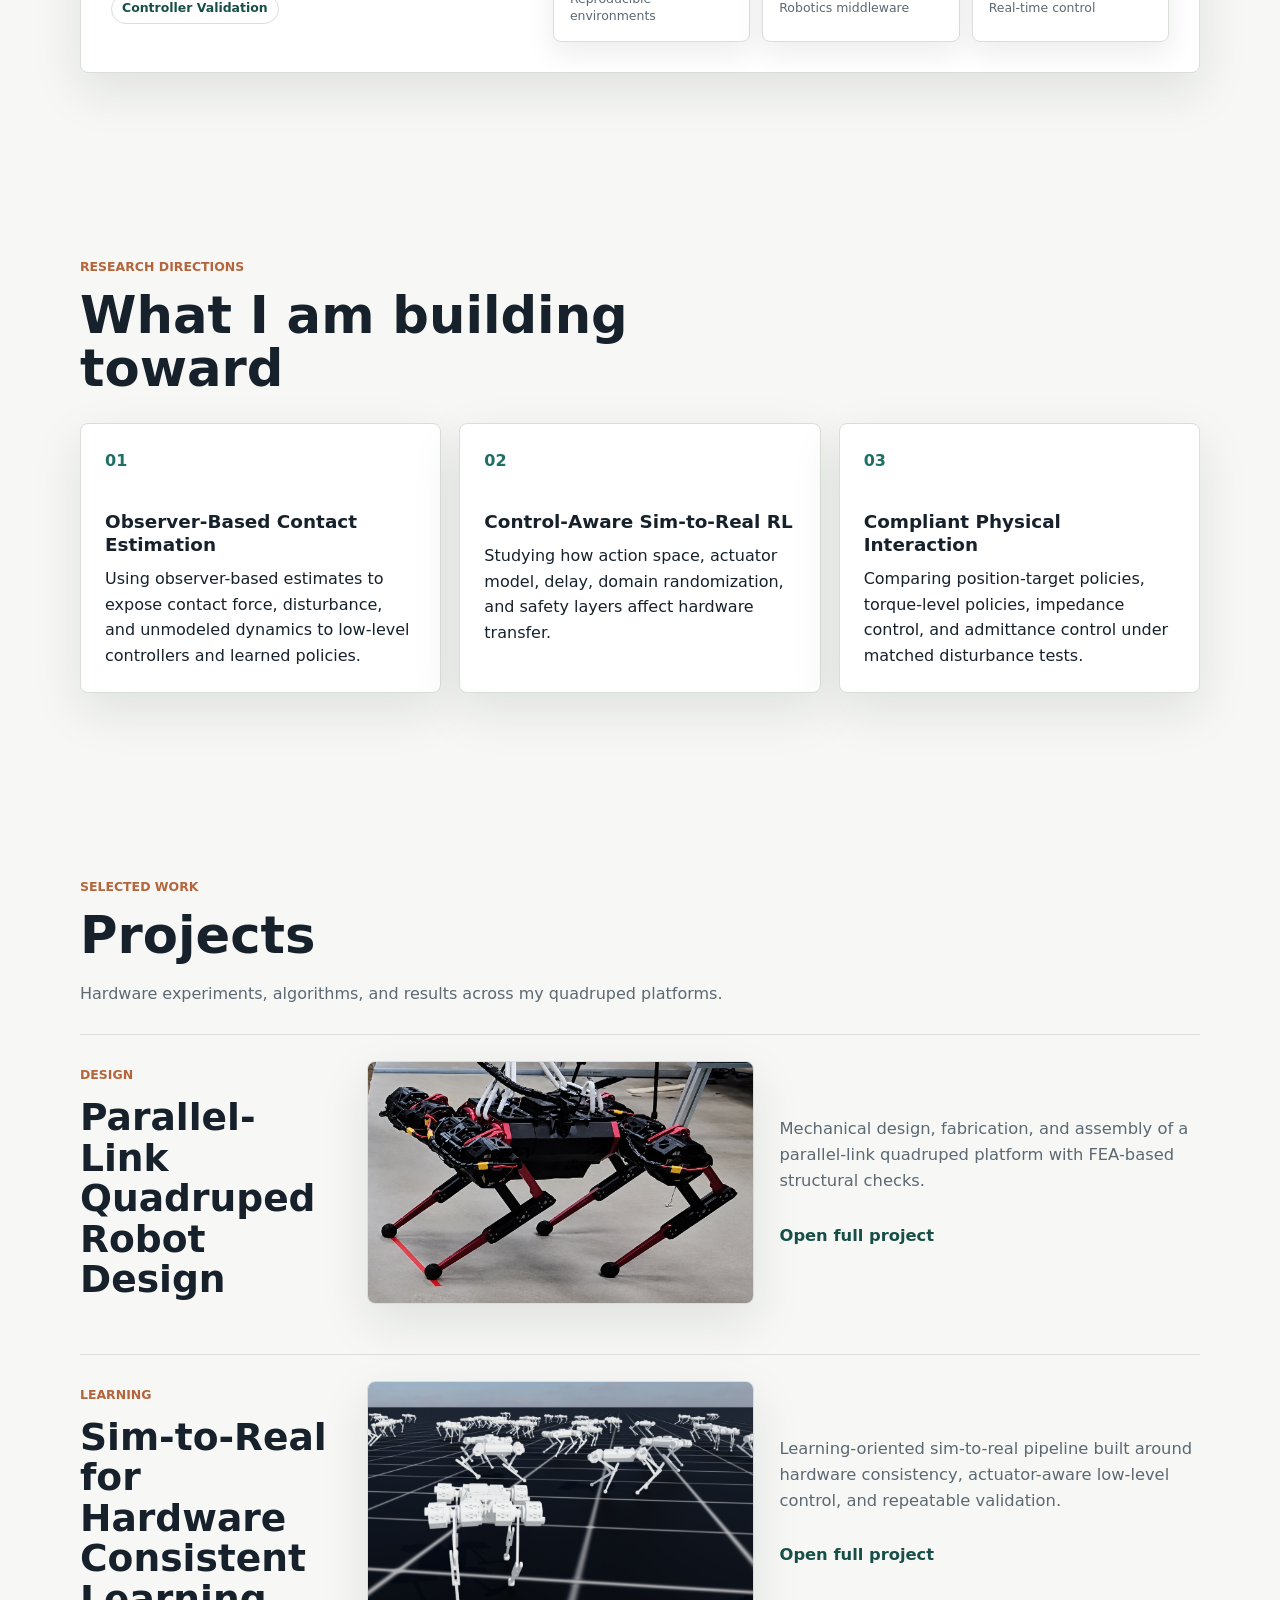
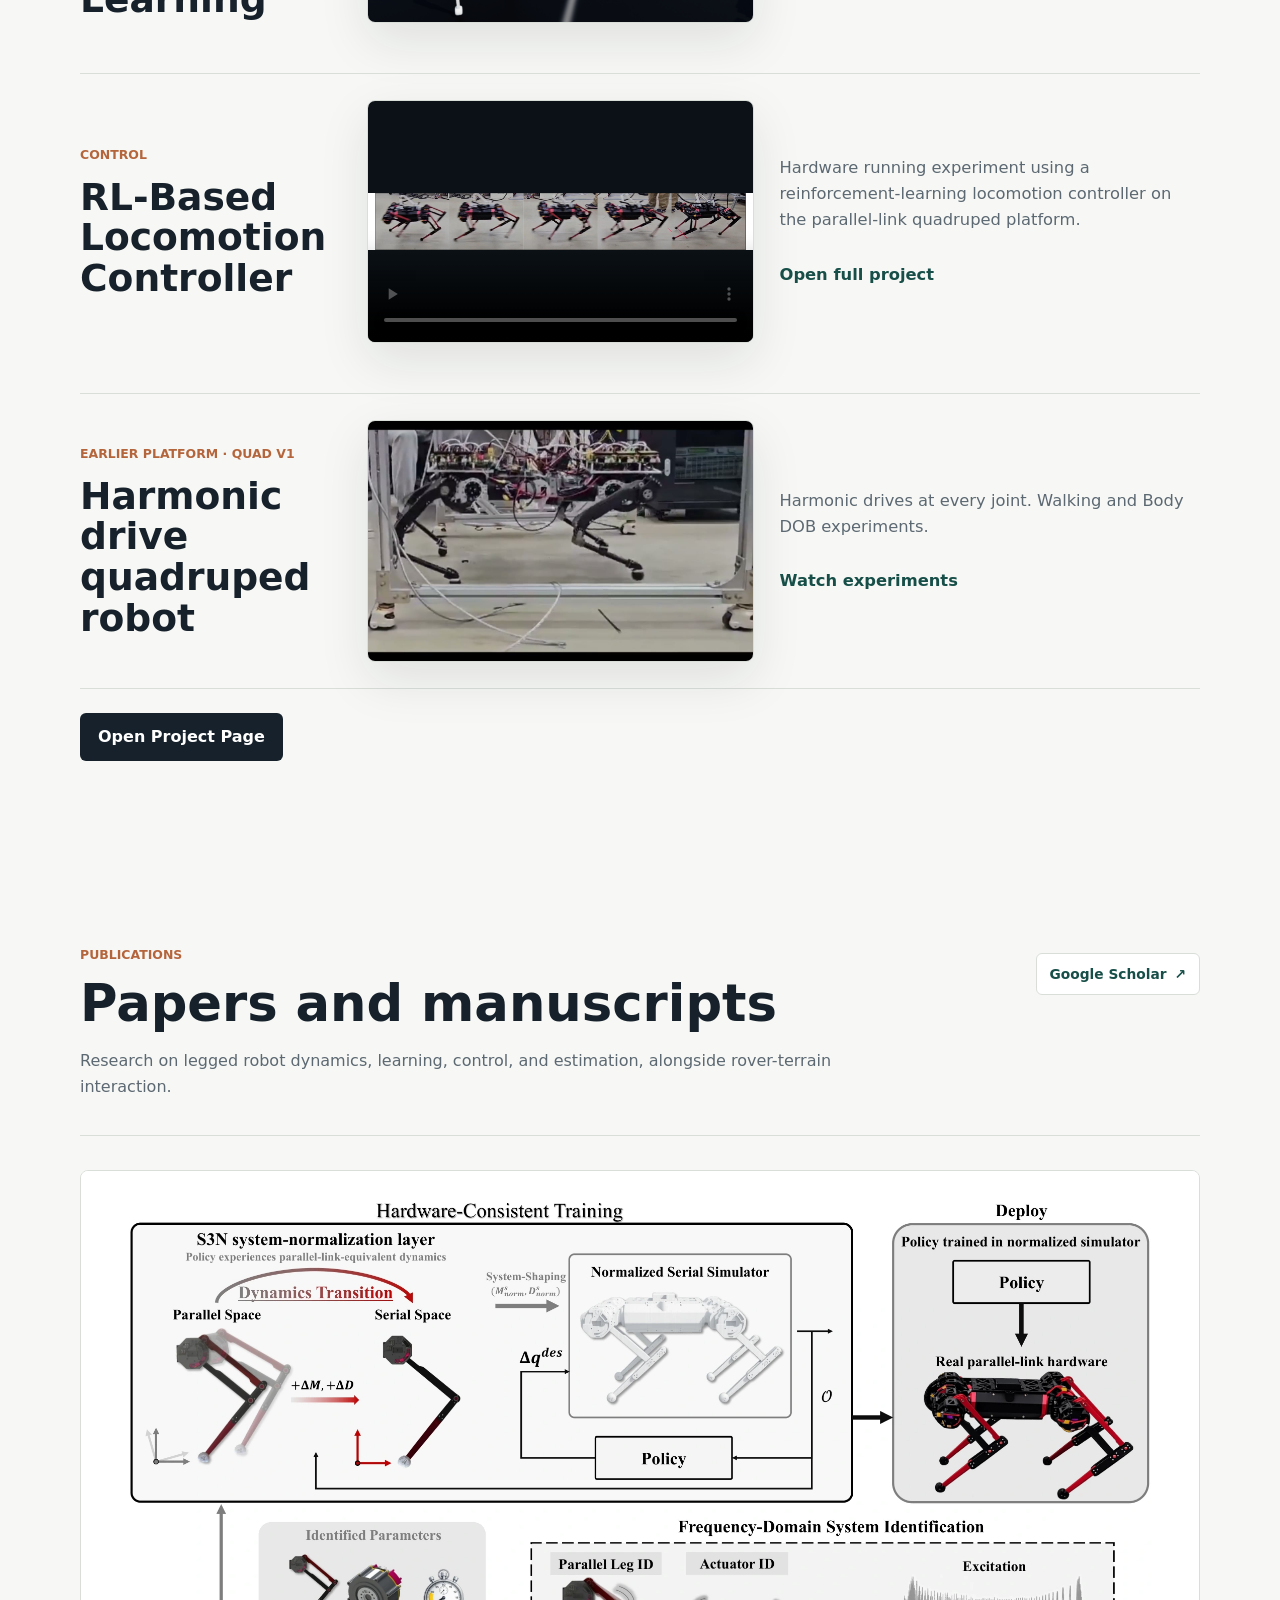
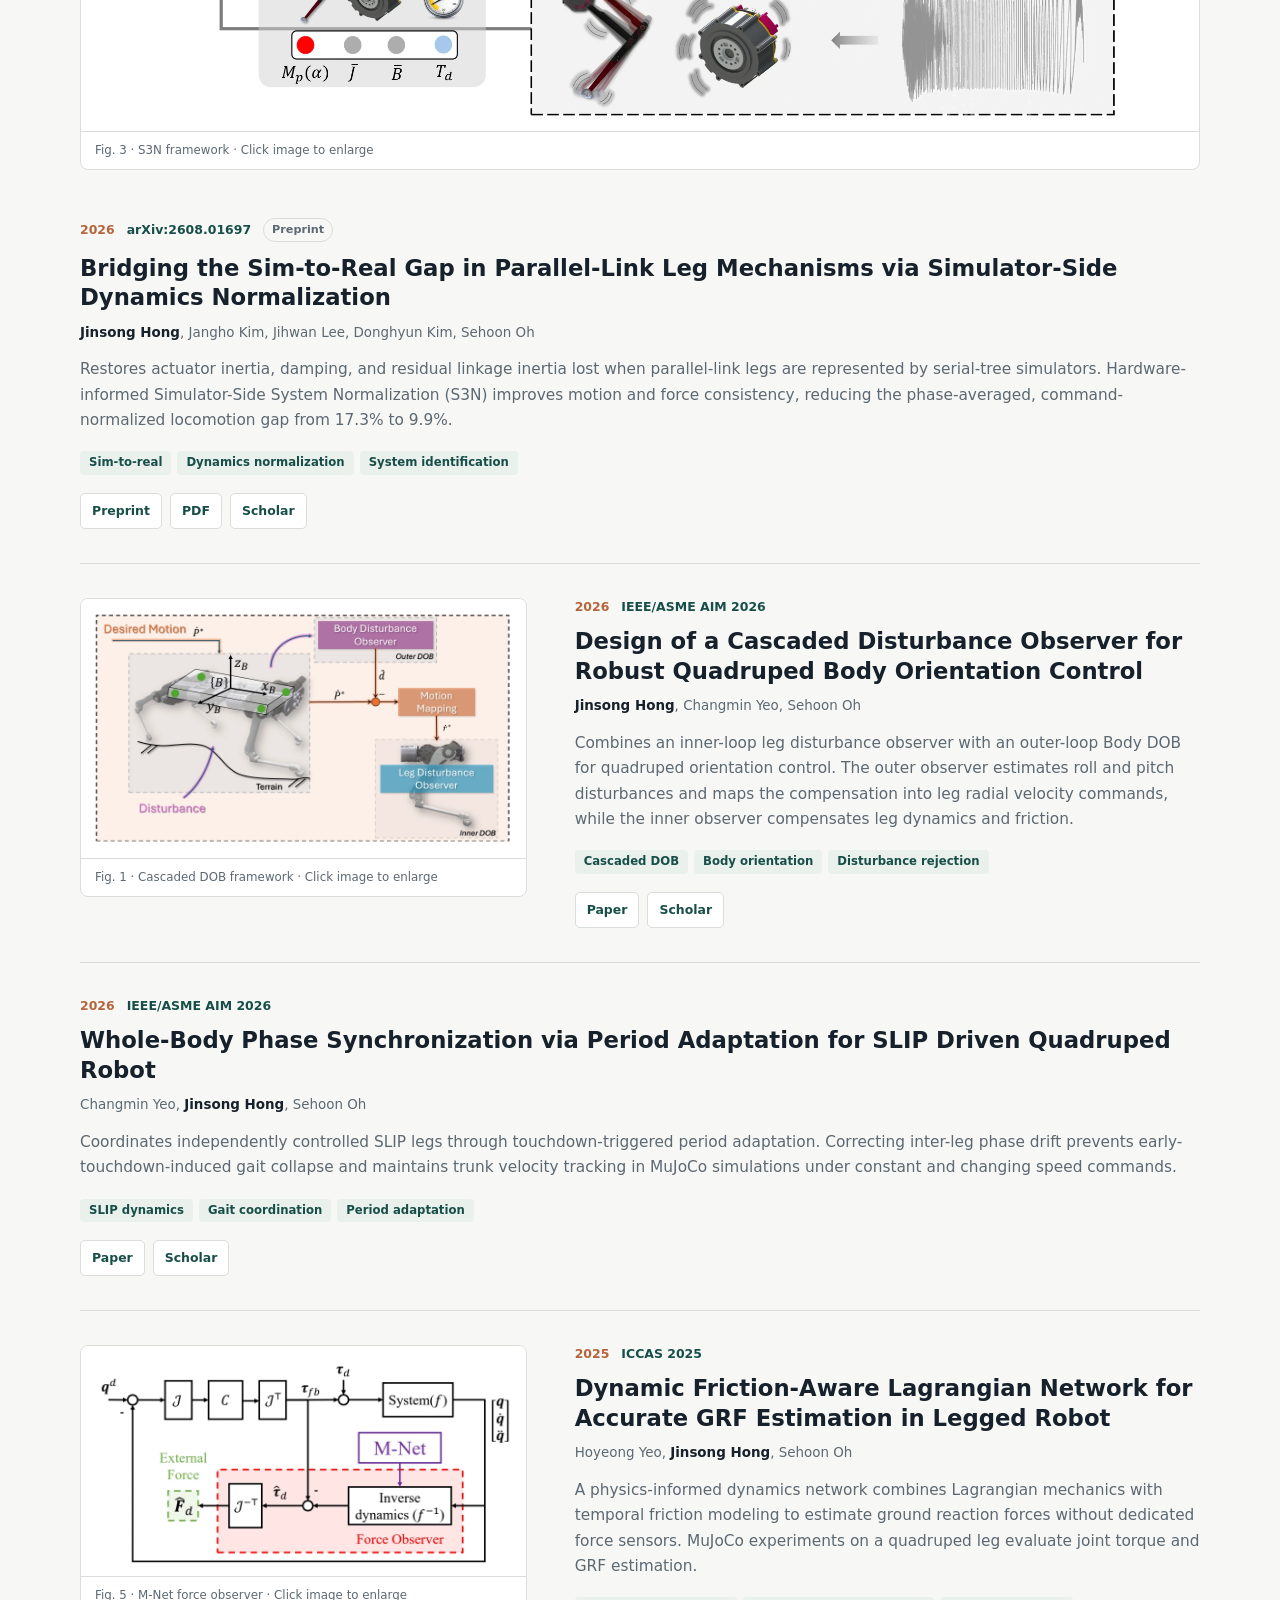
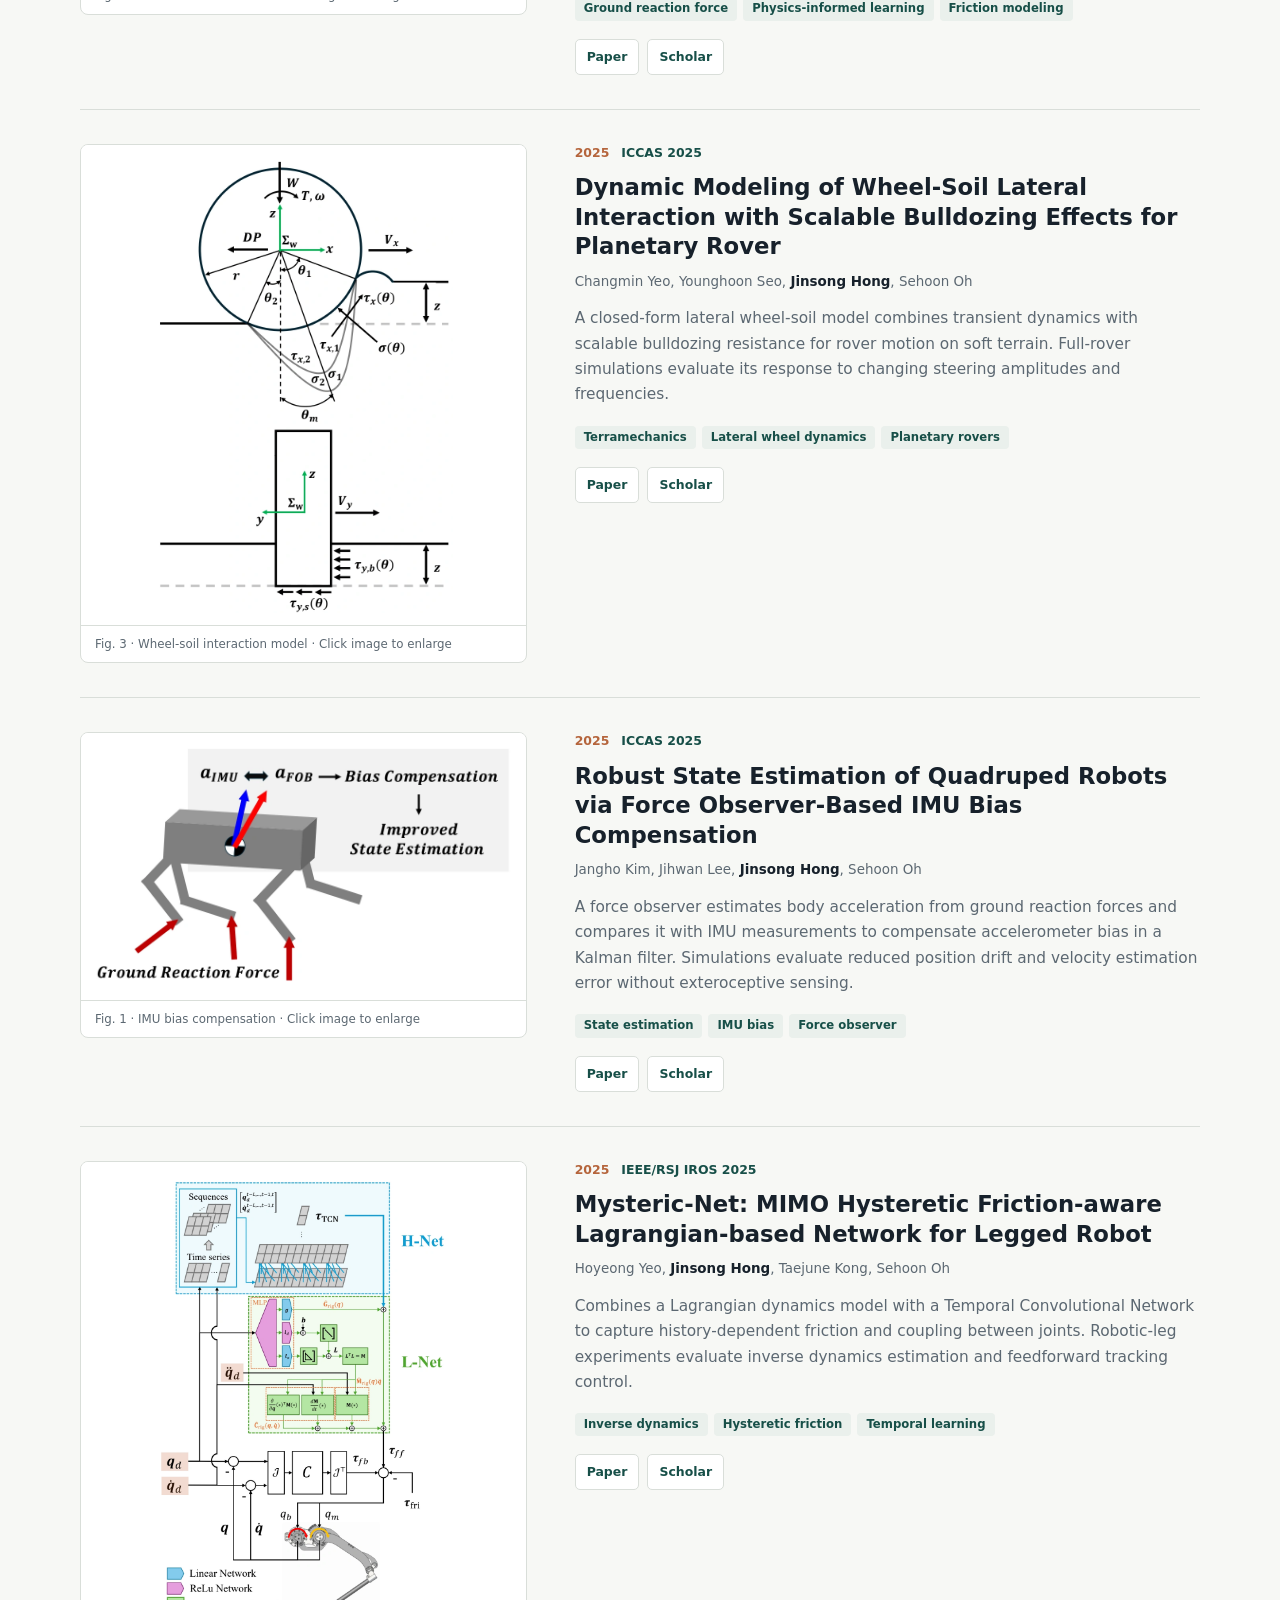
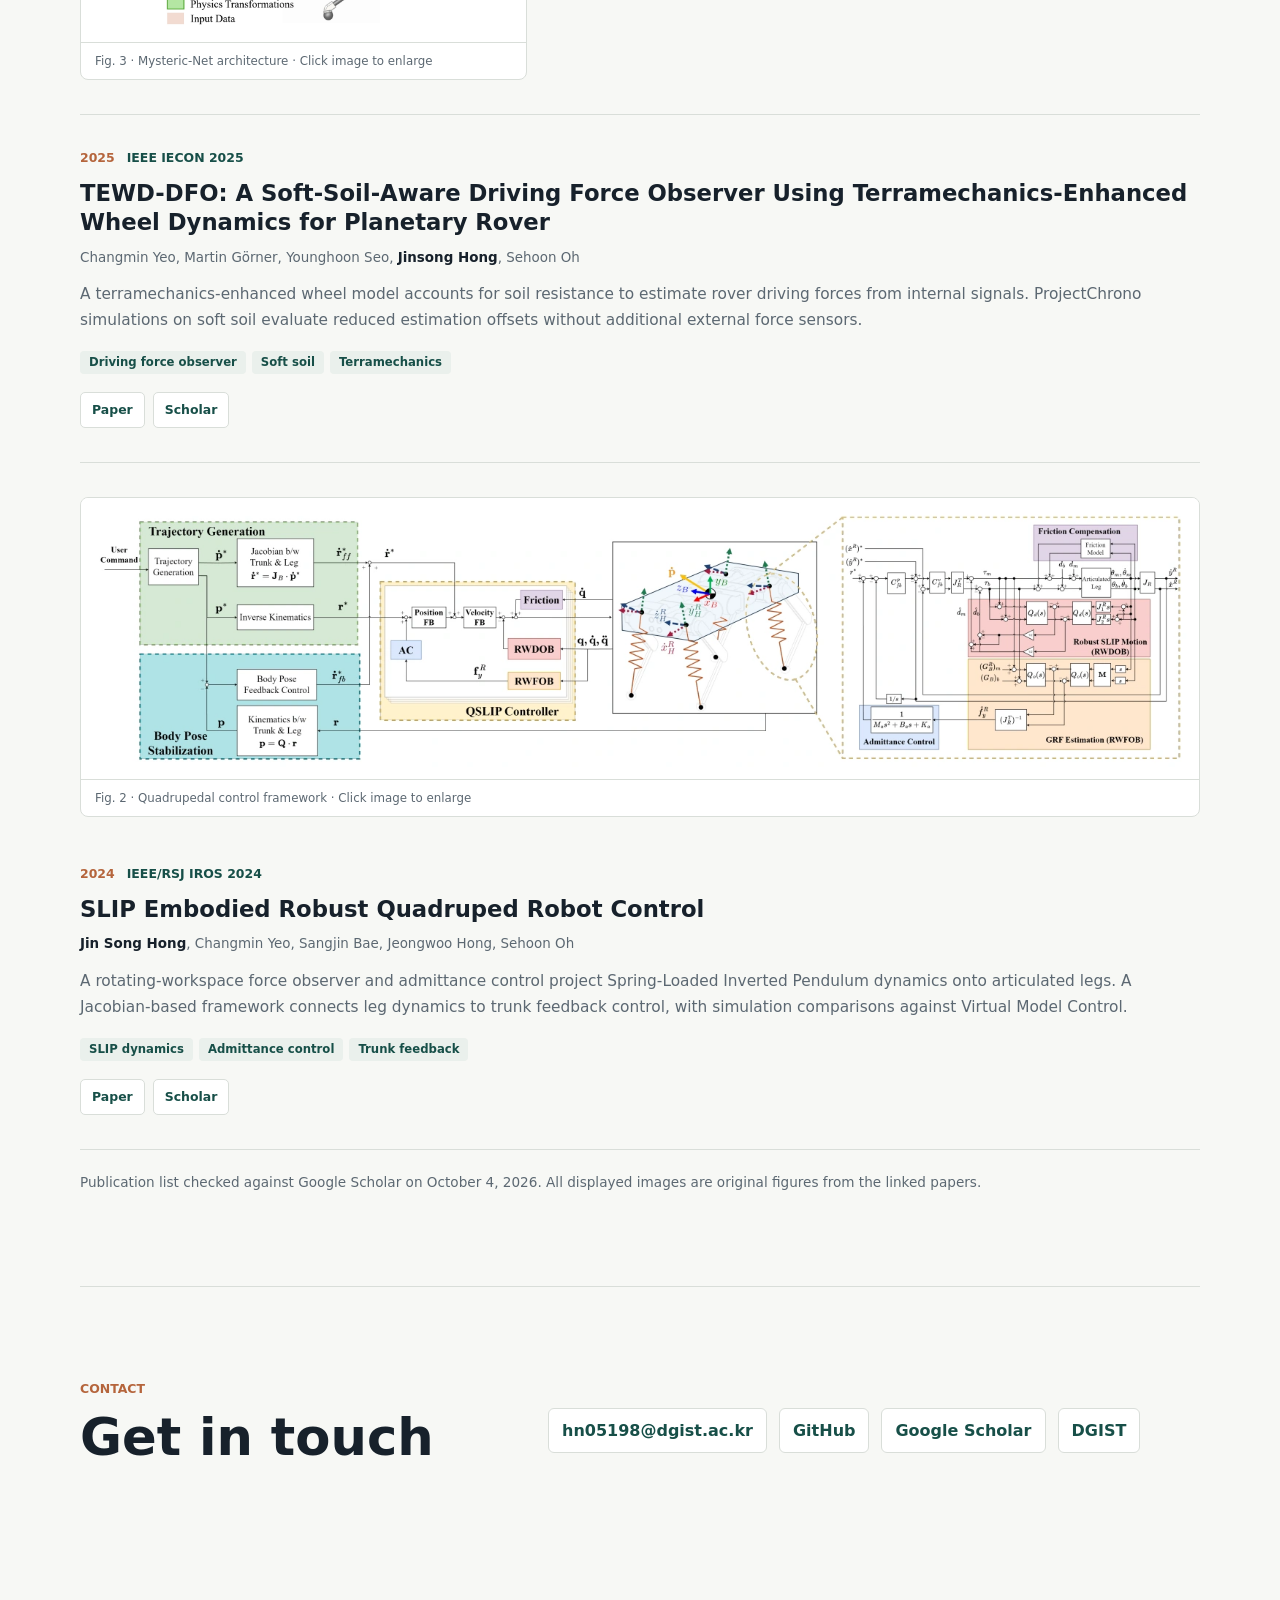
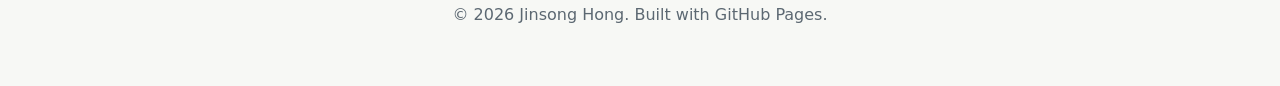
==== commit ba88bbdc: "Add jumping fall clip to homepage blooper reel" ====
--- a/index.html
+++ b/index.html
@@ -5,7 +5,7 @@
   <meta name="viewport" content="width=device-width, initial-scale=1">
   <meta name="description" content="Personal academic website for Jinsong Hong, a robotics researcher working on dynamics and control-aware learning for sim-to-real legged robots.">
   <title>Jinsong Hong | Robotics Researcher</title>
-  <link rel="stylesheet" href="styles.css?v=outtakes-20261105a">
+  <link rel="stylesheet" href="styles.css?v=outtakes-20261105b">
   <script src="outtakes.js?v=20261105a" defer></script>
 </head>
 <body>
@@ -42,7 +42,7 @@
               <p class="outtake-kicker">Behind the scenes</p>
               <h2 id="outtakes-title">A few falls along the way.</h2>
             </div>
-            <span class="outtake-count" id="outtake-count">01 / 03</span>
+            <span class="outtake-count" id="outtake-count">01 / 04</span>
           </div>
           <video id="outtake-player" controls autoplay muted playsinline preload="auto" poster="assets/video-posters/outtakes/outtake-01.jpg" aria-label="Bloopers: Outtake 01">
             <source src="assets/videos/outtakes/outtake-01.mp4" type="video/mp4">
@@ -61,11 +61,15 @@
               <img src="assets/video-posters/outtakes/fail-to-success.jpg" alt="" width="80" height="45">
               <span>Fail to success</span>
             </button>
+            <button type="button" class="outtake-choice" aria-pressed="false" aria-controls="outtake-player" data-outtake="assets/videos/outtakes/jump-fail.mp4" data-poster="assets/video-posters/outtakes/jump-fail.jpg" data-label="Jump fail">
+              <img src="assets/video-posters/outtakes/jump-fail.jpg" alt="" width="80" height="45">
+              <span>Jump fail</span>
+            </button>
           </div>
           <p class="outtake-caption" aria-live="polite">Now playing: <span id="outtake-label">Outtake 01</span></p>
           <p class="outtake-error" id="outtake-error" hidden>Video unavailable? <a id="outtake-direct-link" href="assets/videos/outtakes/outtake-01.mp4">Open this video</a>.</p>
           <noscript>
-            <p class="outtake-caption">More clips: <a href="assets/videos/outtakes/outtake-02.mp4">Outtake 02</a> · <a href="assets/videos/outtakes/fail-to-success.mp4">Fail to success</a></p>
+            <p class="outtake-caption">More clips: <a href="assets/videos/outtakes/outtake-02.mp4">Outtake 02</a> · <a href="assets/videos/outtakes/fail-to-success.mp4">Fail to success</a> · <a href="assets/videos/outtakes/jump-fail.mp4">Jump fail</a></p>
           </noscript>
         </aside>
       </div>
--- a/styles.css
+++ b/styles.css
@@ -238,7 +238,7 @@
 
 .outtake-choices {
   display: grid;
-  grid-template-columns: repeat(3, minmax(0, 1fr));
+  grid-template-columns: repeat(4, minmax(0, 1fr));
   gap: 8px;
   padding: 12px 12px 0;
 }
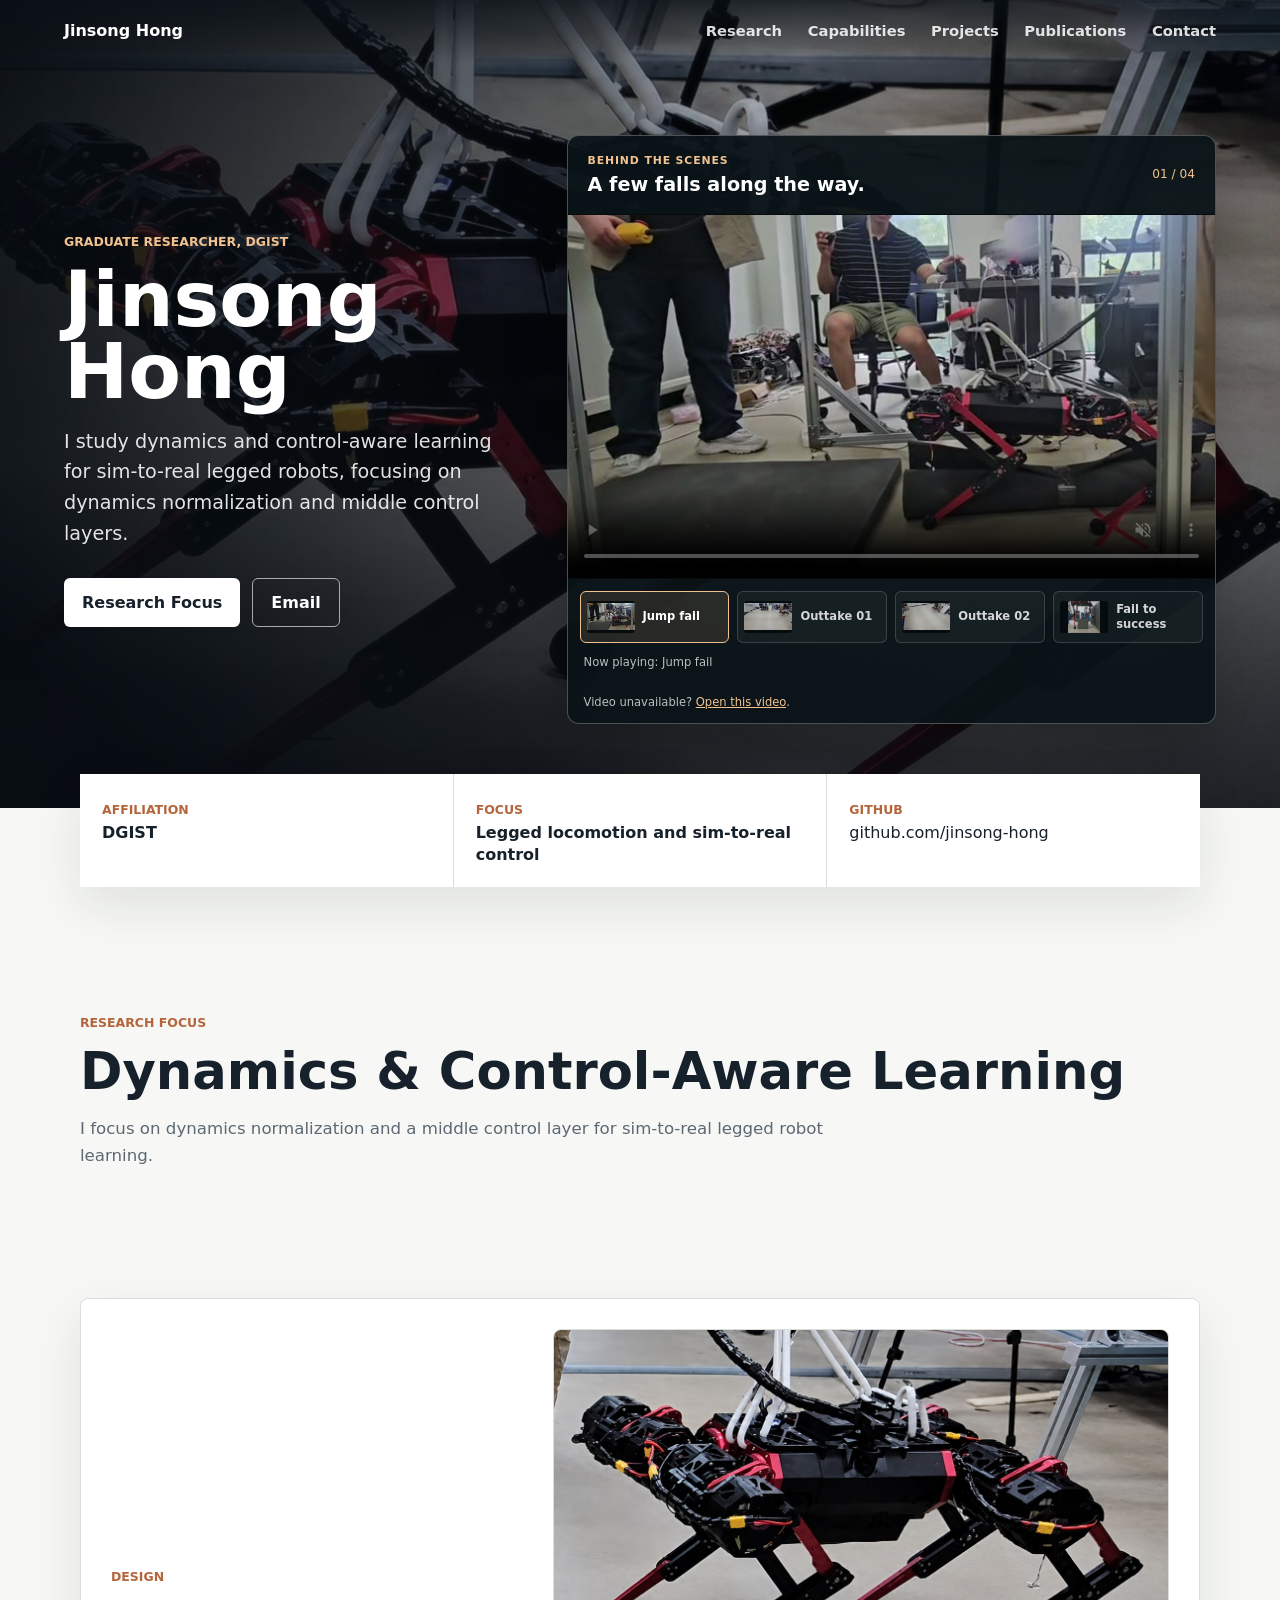
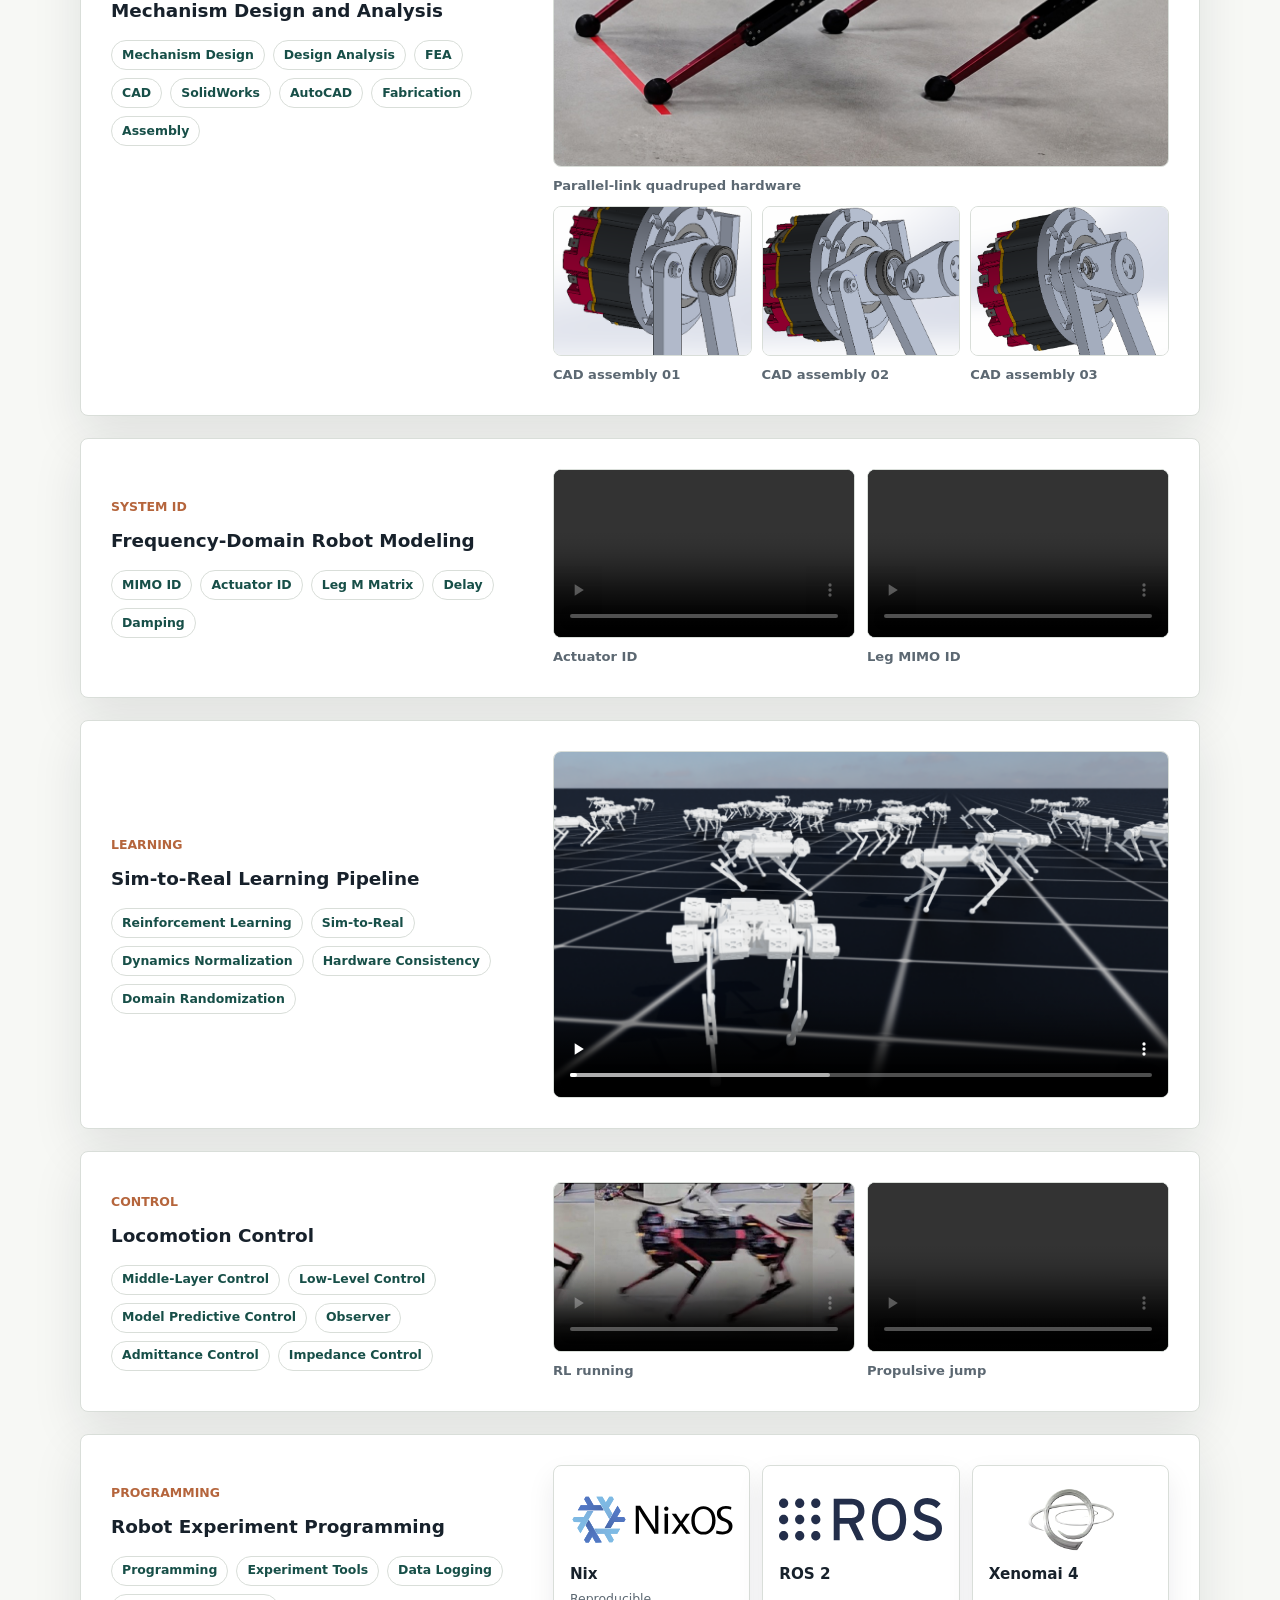
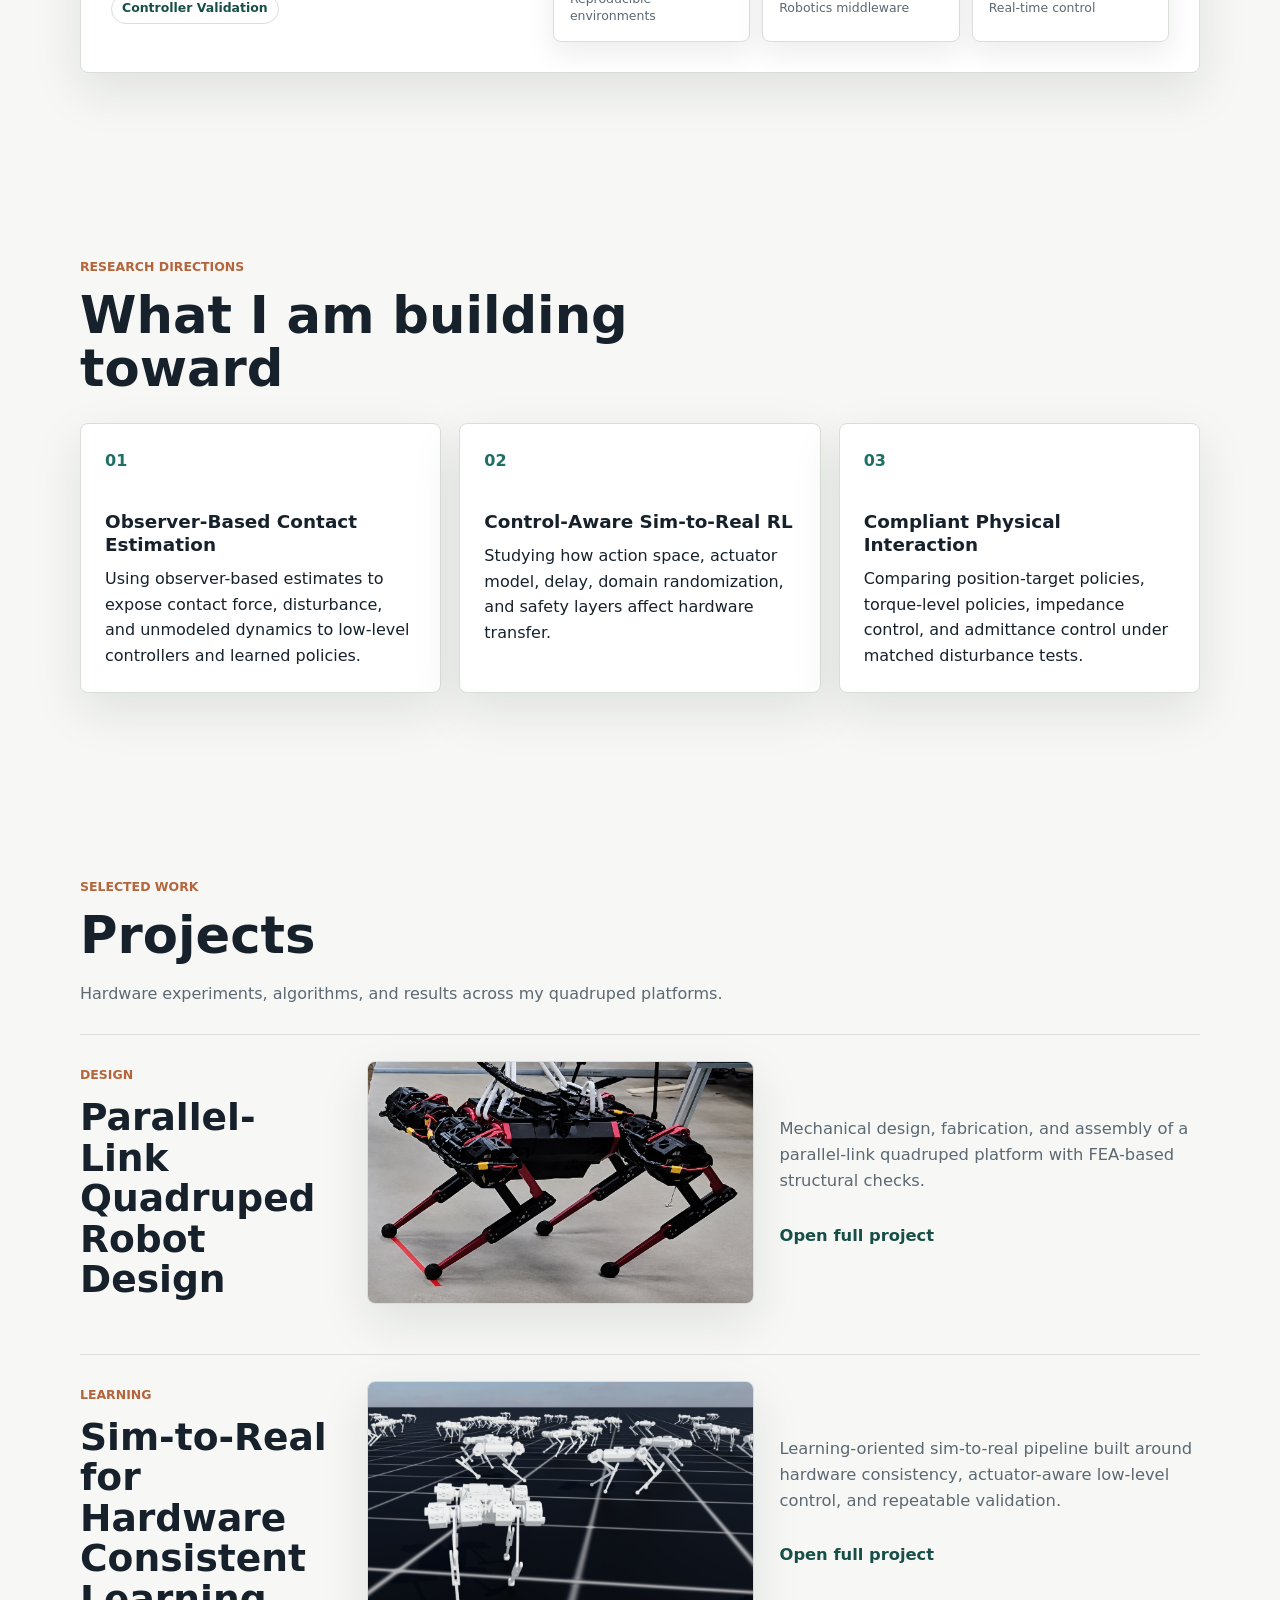
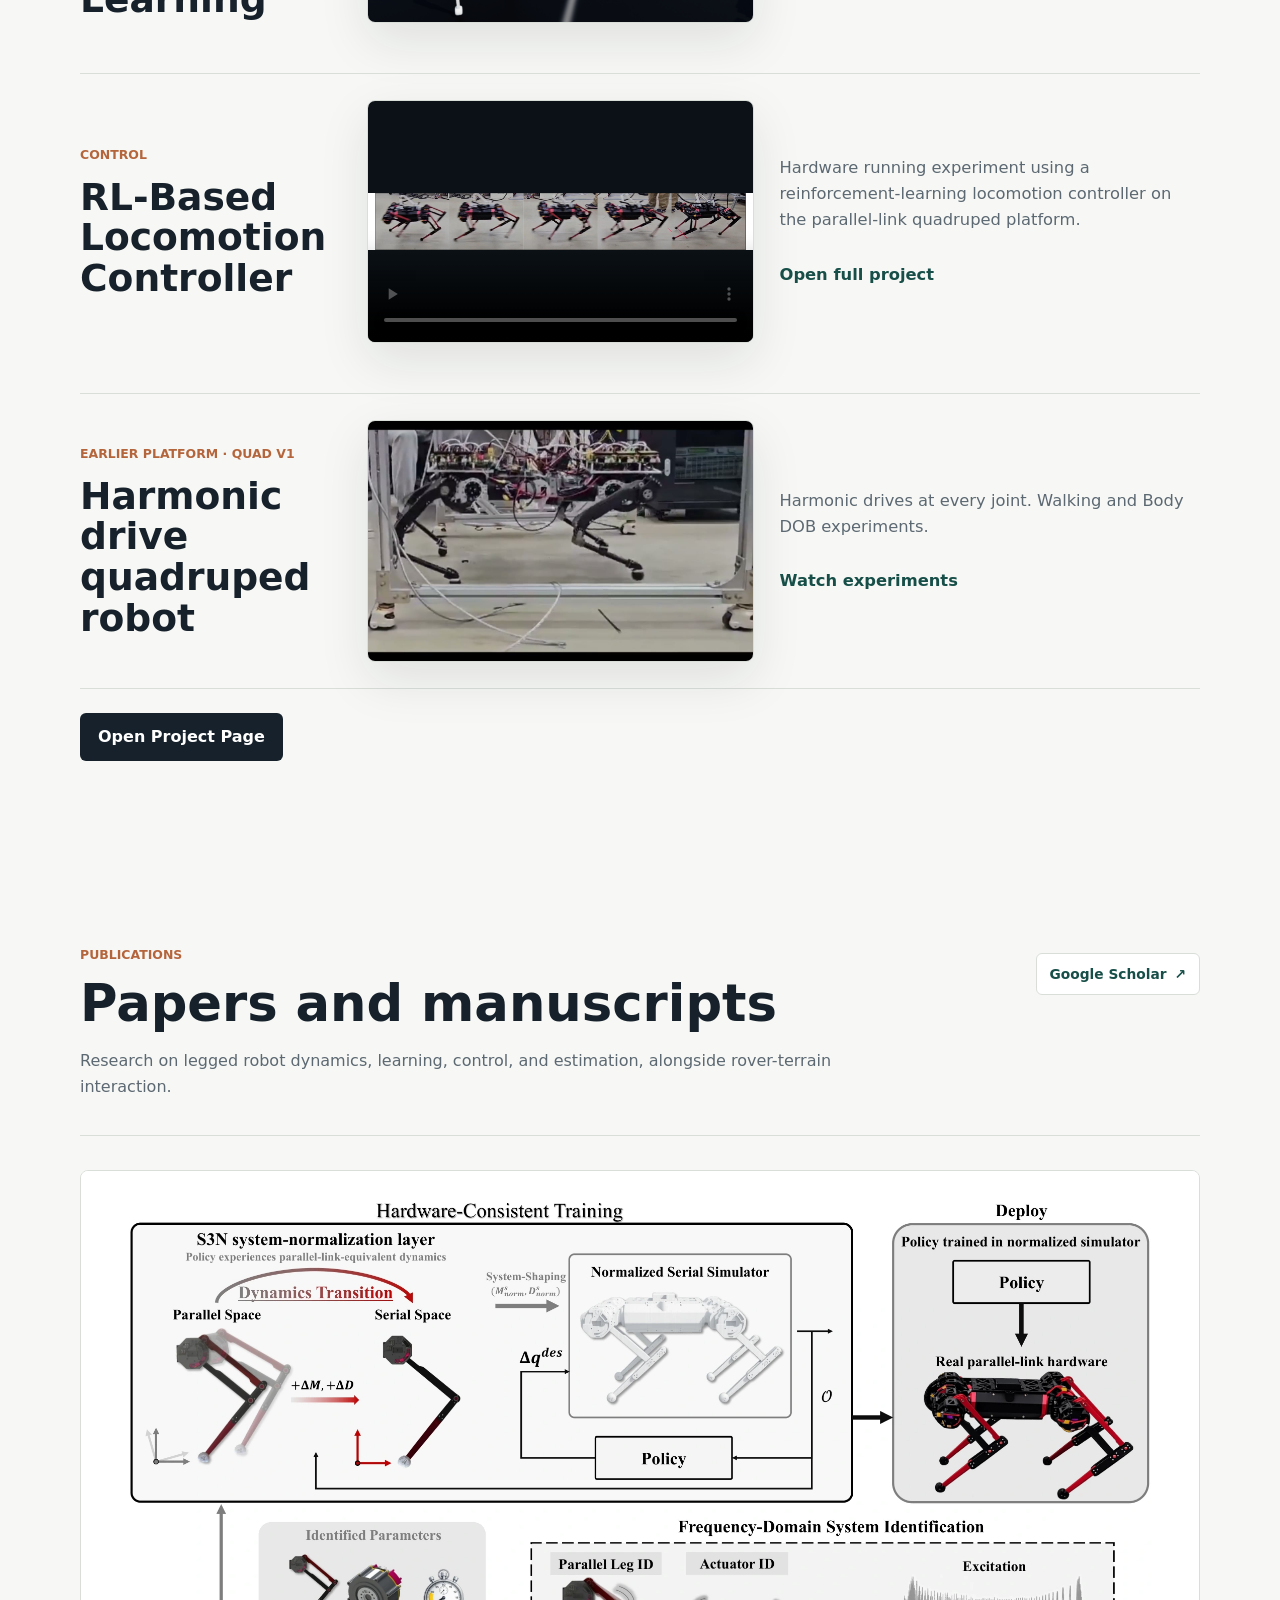
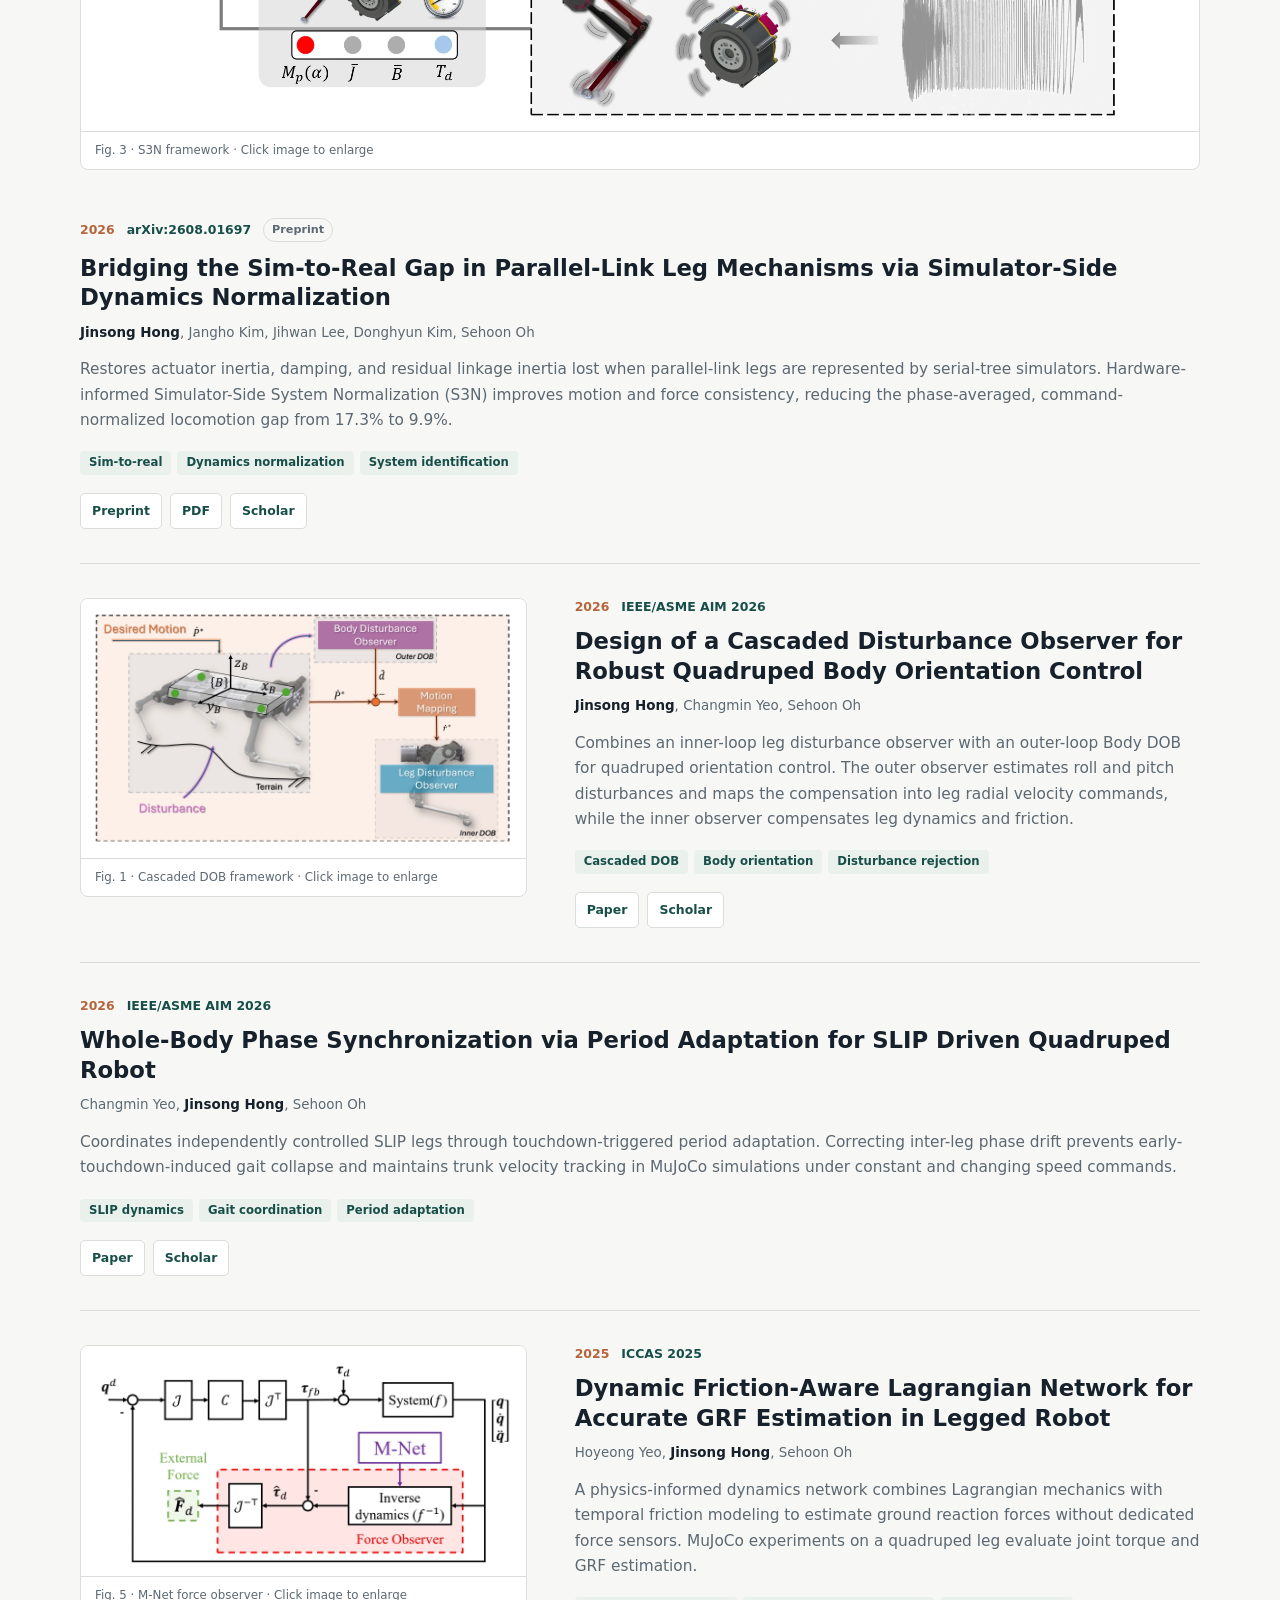
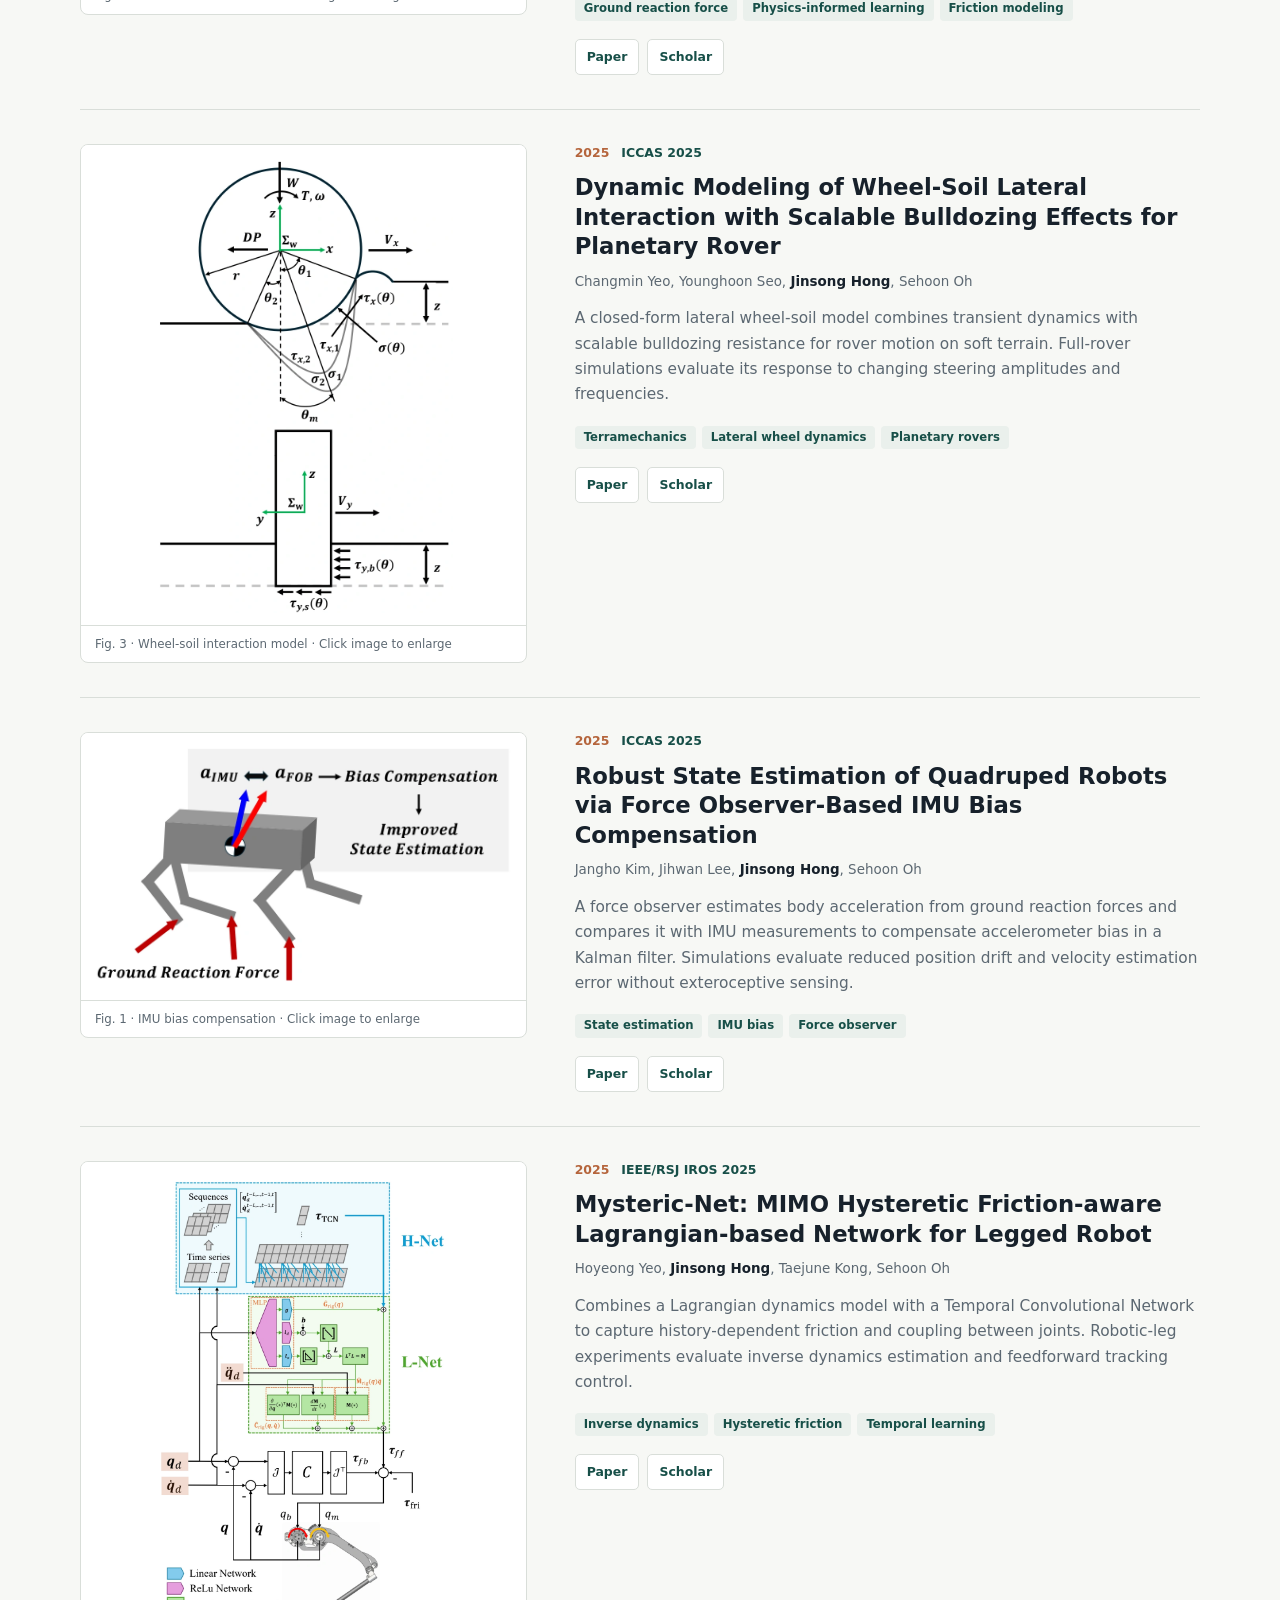
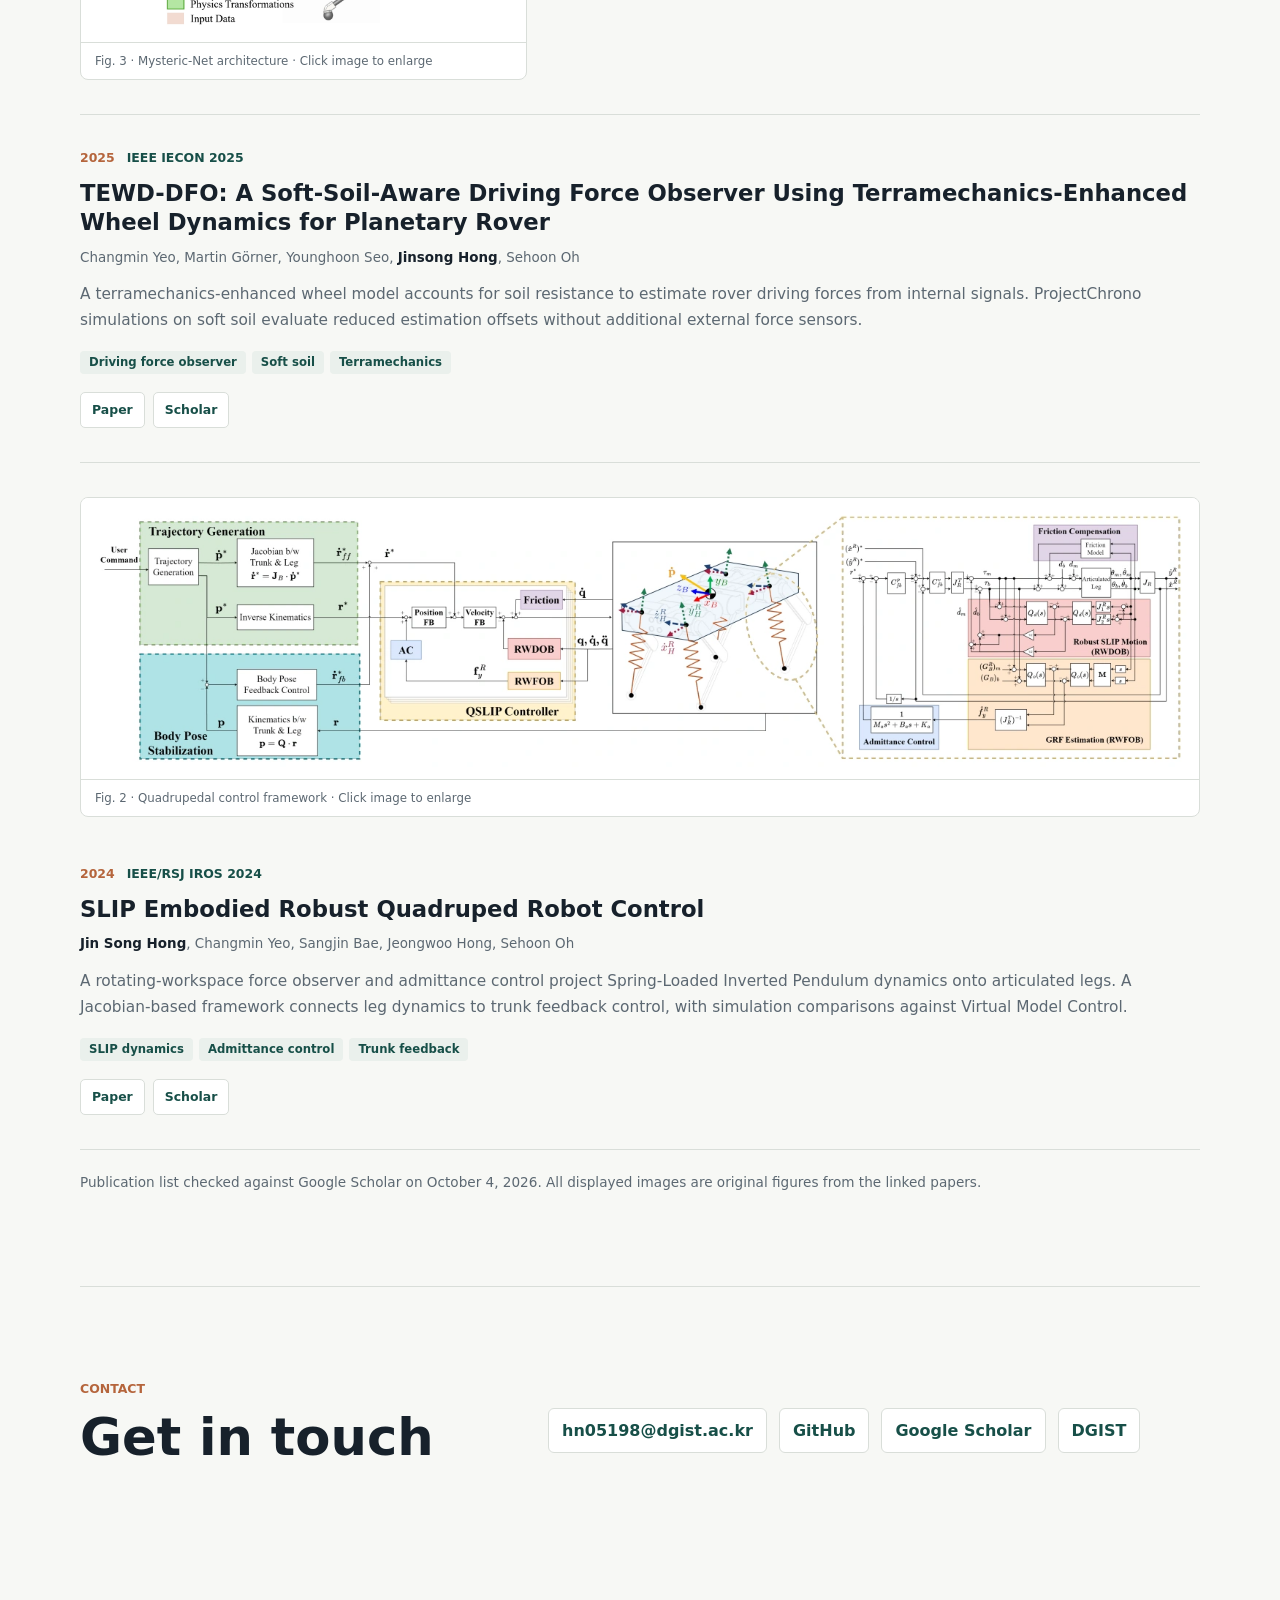
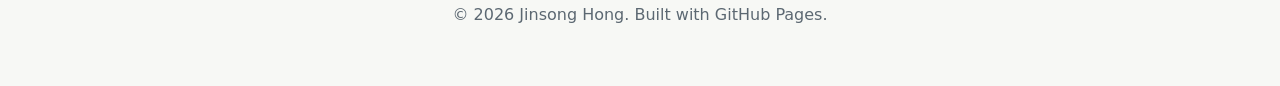
==== commit ca8a0f71: "Play Jump fail first in the homepage blooper reel" ====
--- a/index.html
+++ b/index.html
@@ -44,12 +44,16 @@
             </div>
             <span class="outtake-count" id="outtake-count">01 / 04</span>
           </div>
-          <video id="outtake-player" controls autoplay muted playsinline preload="auto" poster="assets/video-posters/outtakes/outtake-01.jpg" aria-label="Bloopers: Outtake 01">
-            <source src="assets/videos/outtakes/outtake-01.mp4" type="video/mp4">
-            <a href="assets/videos/outtakes/outtake-01.mp4">Watch Outtake 01</a>
+          <video id="outtake-player" controls autoplay muted playsinline preload="auto" poster="assets/video-posters/outtakes/jump-fail.jpg" aria-label="Bloopers: Jump fail">
+            <source src="assets/videos/outtakes/jump-fail.mp4" type="video/mp4">
+            <a href="assets/videos/outtakes/jump-fail.mp4">Watch Jump fail</a>
           </video>
           <div class="outtake-choices" role="group" aria-label="Choose a blooper video">
-            <button type="button" class="outtake-choice" aria-pressed="true" aria-controls="outtake-player" data-outtake="assets/videos/outtakes/outtake-01.mp4" data-poster="assets/video-posters/outtakes/outtake-01.jpg" data-label="Outtake 01">
+            <button type="button" class="outtake-choice" aria-pressed="true" aria-controls="outtake-player" data-outtake="assets/videos/outtakes/jump-fail.mp4" data-poster="assets/video-posters/outtakes/jump-fail.jpg" data-label="Jump fail">
+              <img src="assets/video-posters/outtakes/jump-fail.jpg" alt="" width="80" height="45">
+              <span>Jump fail</span>
+            </button>
+            <button type="button" class="outtake-choice" aria-pressed="false" aria-controls="outtake-player" data-outtake="assets/videos/outtakes/outtake-01.mp4" data-poster="assets/video-posters/outtakes/outtake-01.jpg" data-label="Outtake 01">
               <img src="assets/video-posters/outtakes/outtake-01.jpg" alt="" width="80" height="45">
               <span>Outtake 01</span>
             </button>
@@ -61,15 +65,11 @@
               <img src="assets/video-posters/outtakes/fail-to-success.jpg" alt="" width="80" height="45">
               <span>Fail to success</span>
             </button>
-            <button type="button" class="outtake-choice" aria-pressed="false" aria-controls="outtake-player" data-outtake="assets/videos/outtakes/jump-fail.mp4" data-poster="assets/video-posters/outtakes/jump-fail.jpg" data-label="Jump fail">
-              <img src="assets/video-posters/outtakes/jump-fail.jpg" alt="" width="80" height="45">
-              <span>Jump fail</span>
-            </button>
-          </div>
-          <p class="outtake-caption" aria-live="polite">Now playing: <span id="outtake-label">Outtake 01</span></p>
-          <p class="outtake-error" id="outtake-error" hidden>Video unavailable? <a id="outtake-direct-link" href="assets/videos/outtakes/outtake-01.mp4">Open this video</a>.</p>
+          </div>
+          <p class="outtake-caption" aria-live="polite">Now playing: <span id="outtake-label">Jump fail</span></p>
+          <p class="outtake-error" id="outtake-error" hidden>Video unavailable? <a id="outtake-direct-link" href="assets/videos/outtakes/jump-fail.mp4">Open this video</a>.</p>
           <noscript>
-            <p class="outtake-caption">More clips: <a href="assets/videos/outtakes/outtake-02.mp4">Outtake 02</a> · <a href="assets/videos/outtakes/fail-to-success.mp4">Fail to success</a> · <a href="assets/videos/outtakes/jump-fail.mp4">Jump fail</a></p>
+            <p class="outtake-caption">More clips: <a href="assets/videos/outtakes/outtake-01.mp4">Outtake 01</a> · <a href="assets/videos/outtakes/outtake-02.mp4">Outtake 02</a> · <a href="assets/videos/outtakes/fail-to-success.mp4">Fail to success</a></p>
           </noscript>
         </aside>
       </div>
